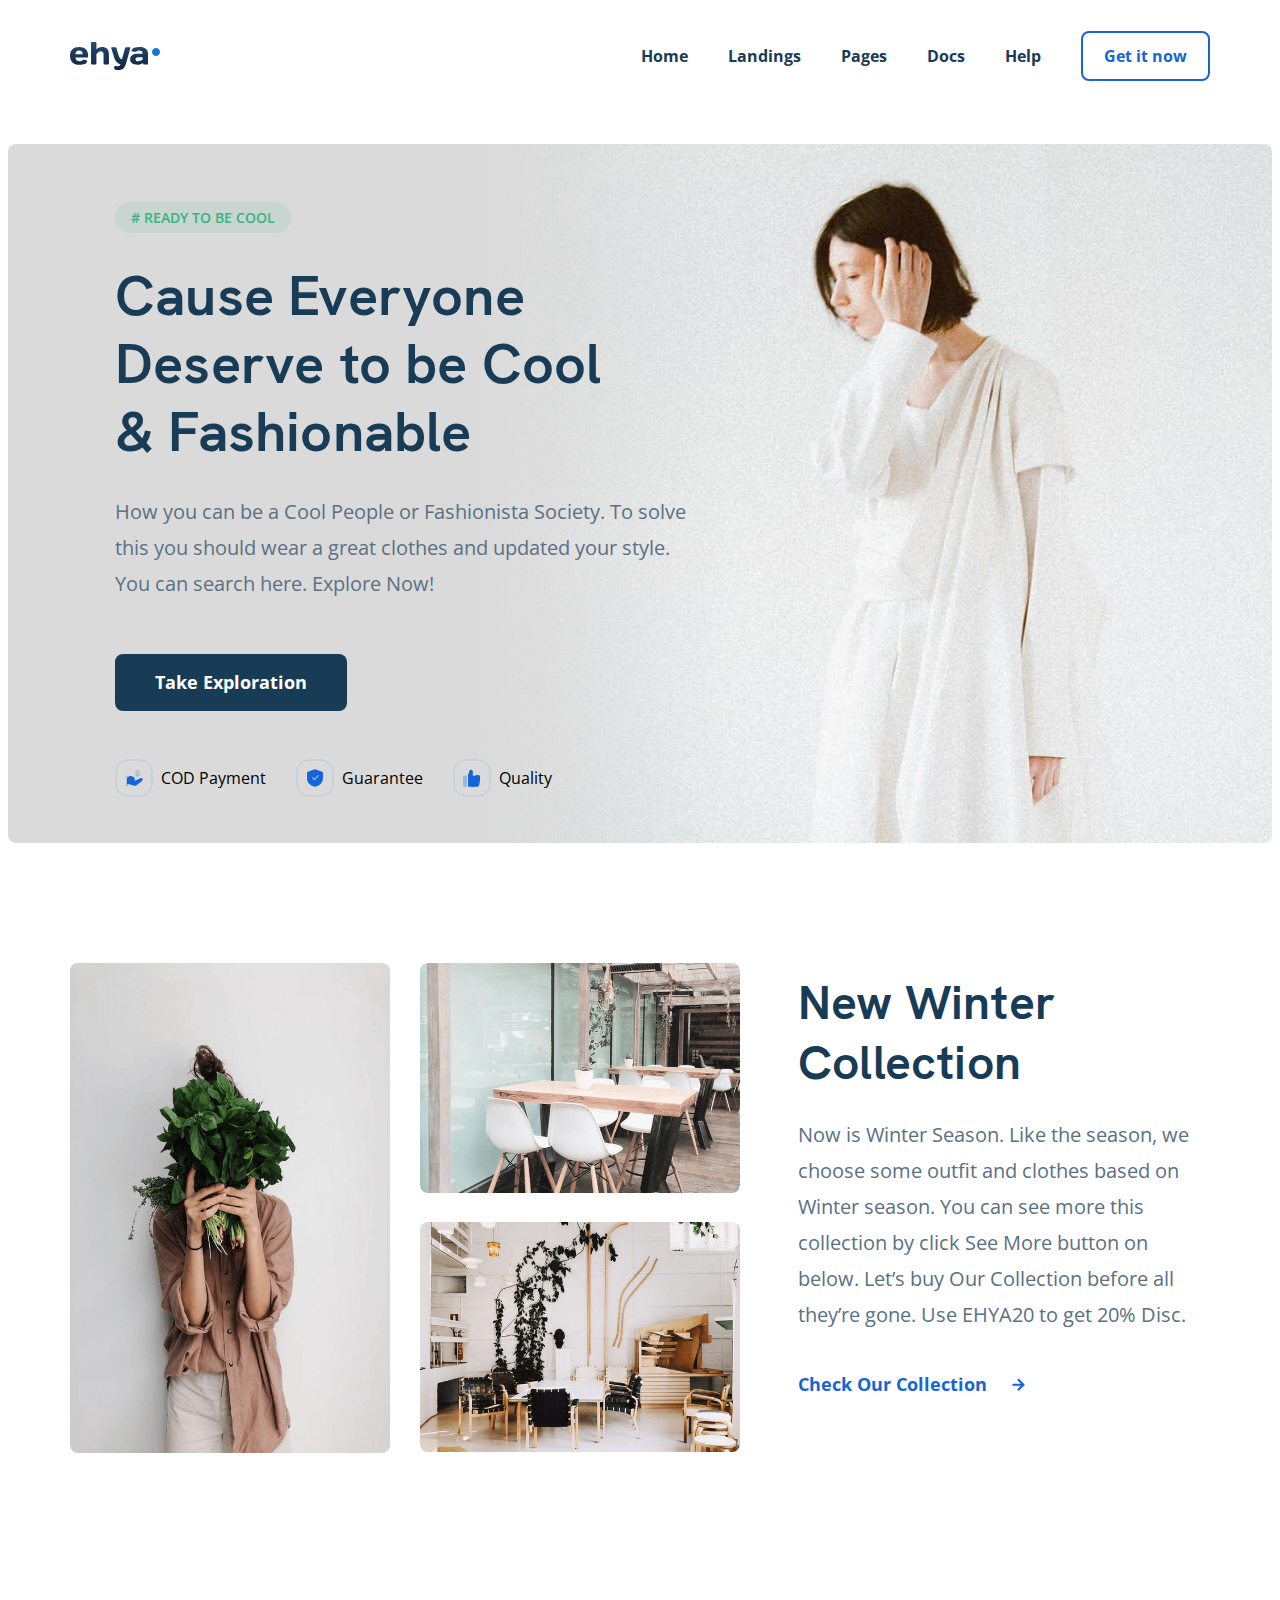
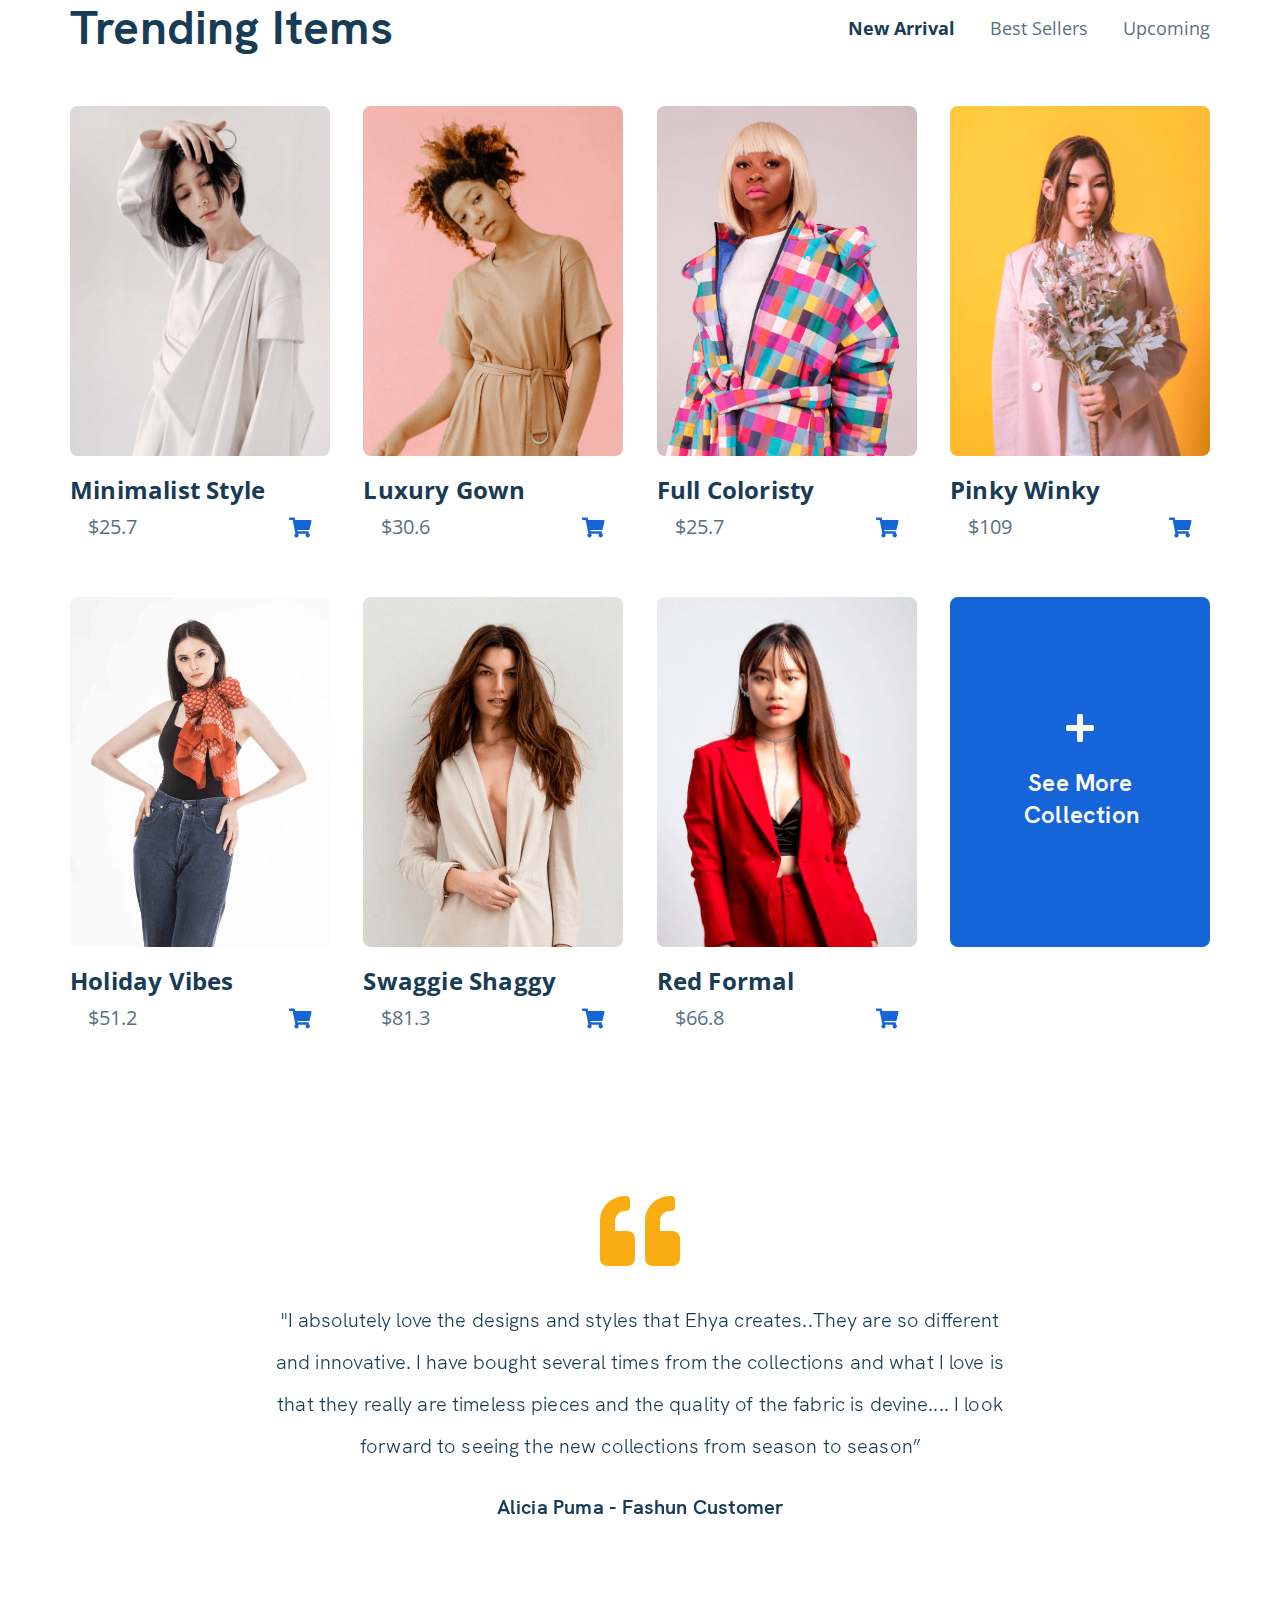
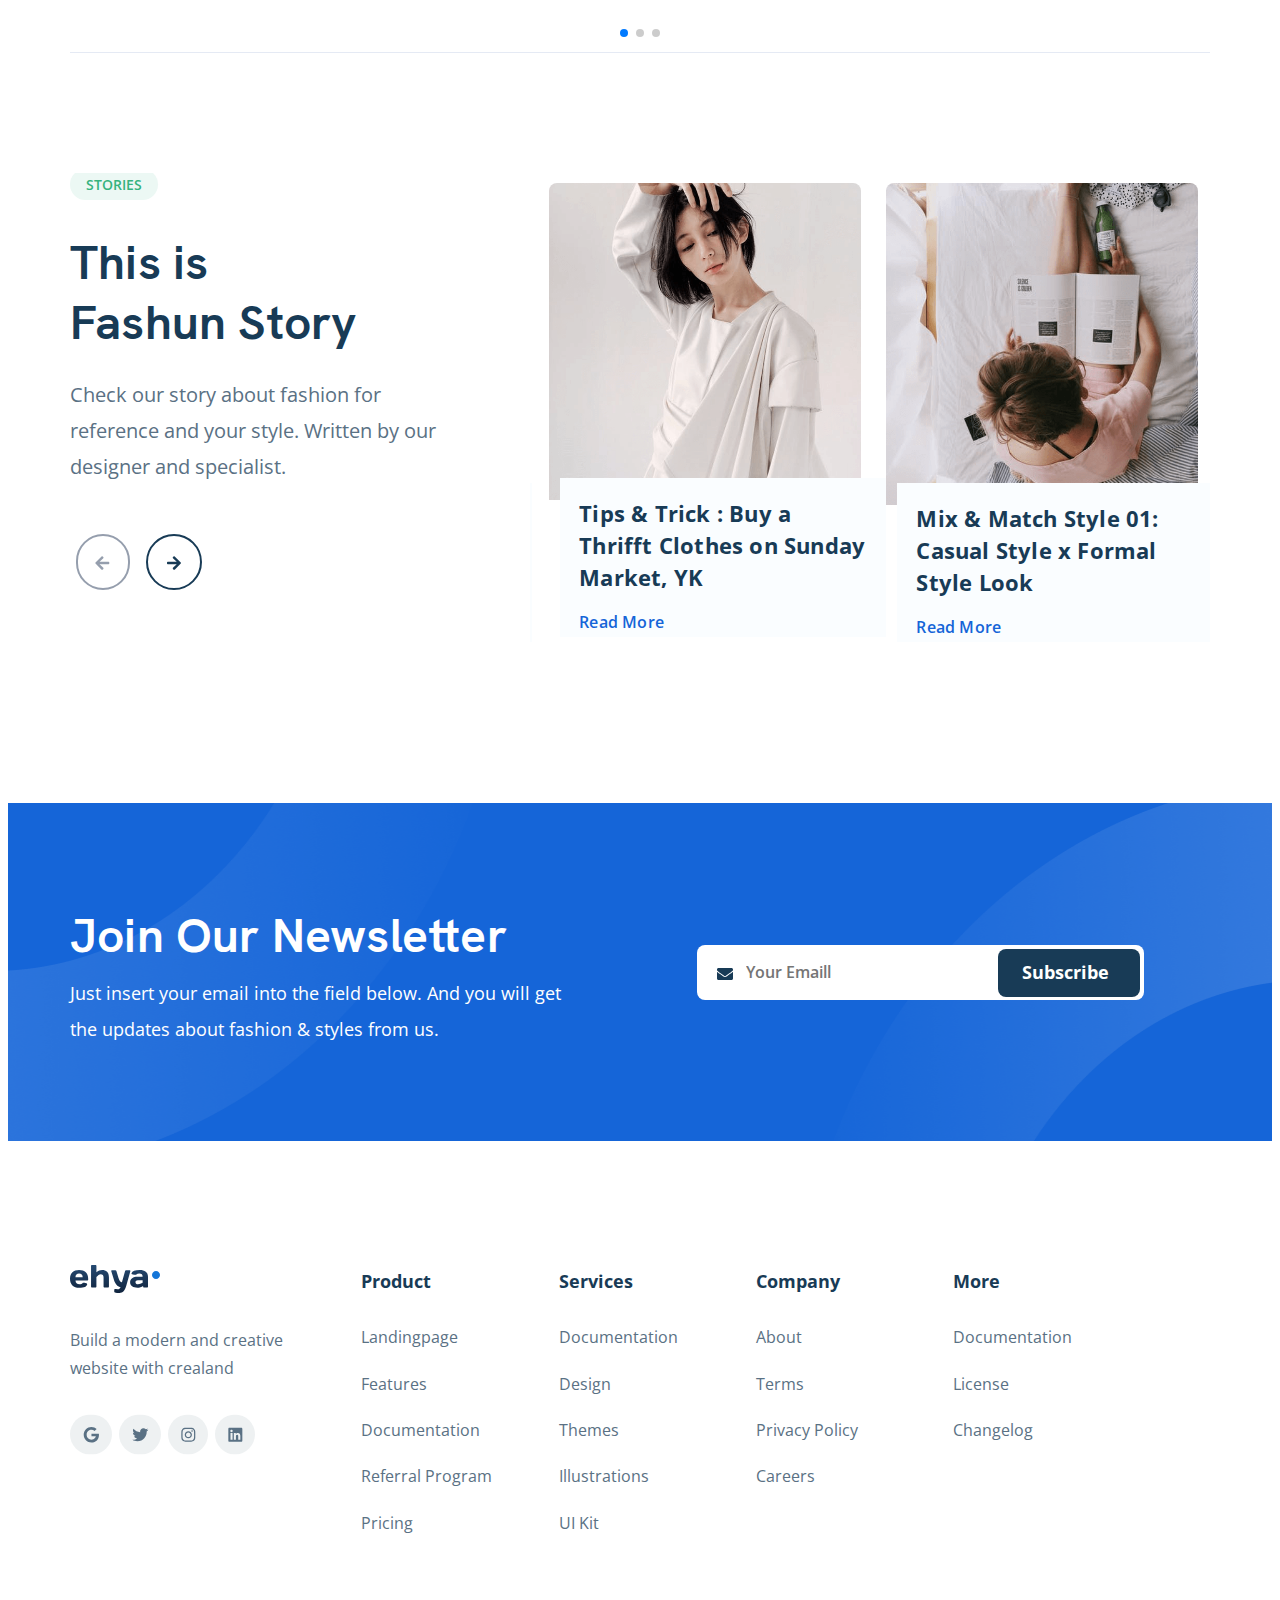
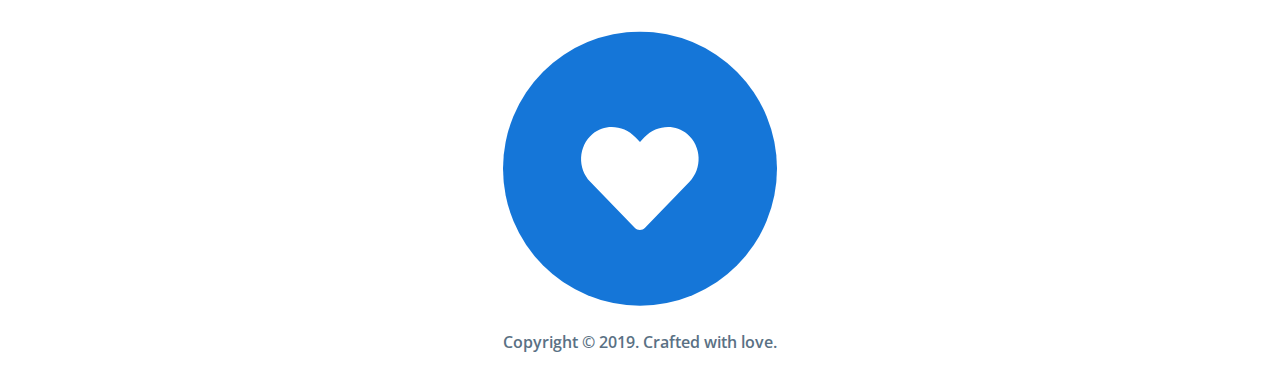
==== index.html @ 85399db9 "fix fonts" ====
<!DOCTYPE html>
<html lang="en">
  <head>
    <meta charset="UTF-8" />
    <meta name="viewport" content="width=device-width, initial-scale=1.0" />
    <link
      href="https://fonts.googleapis.com/css2?family=Open+Sans:wght@600;700;800&display=swap"
      rel="stylesheet"
    />
    <link rel="stylesheet" href="css/swiper-bundle.min.css" />
    <link rel="stylesheet" href="css/style.css" />
    <link rel="shortcut icon" type="image/x-icon" href="img/favicons.ico" />
    <title>Ehya</title>
  </head>
  <body>
    <header class="navbar navbar--mobile_fixed">
      <div class="container">
        <div class="navbar-top">
          <a href="#" class="logo">
            <img
              src="img/Logo.svg"
              alt="Logo: Ehya"
              class="logo__image"
              loading="lazy"
            />
          </a>
        </div>
        <div class="navbar-bottom">
          <a href="" class="navbar__close">
            <img class="navbar__close-img" src="img/close.svg" alt="" />
          </a>
          <ul class="navbar-menu navbar__mobile">
            <li class="navbar-menu__item">
              <a href="#" class="navbar-menu__link">Home</a>
            </li>
            <li class="navbar-menu__item">
              <a href="#" class="navbar-menu__link">Landings</a>
            </li>
            <li class="navbar-menu__item">
              <a href="#" class="navbar-menu__link">Pages</a>
            </li>
            <li class="navbar-menu__item">
              <a href="#" class="navbar-menu__link">Docs</a>
            </li>
            <li class="navbar-menu__item">
              <a href="#" class="navbar-menu__link">Help</a>
            </li>
            <li class="navbar-menu__item">
              <button class="navbar-menu__button">
                <span class="navbar-menu__button-text">Get it now</span>
              </button>
            </li>
          </ul>
        </div>
        <button class="menu-button navbar-top-button">
          <span class="menu-button__line"></span>
          <span class="menu-button__line"></span>
          <span class="menu-button__line"></span>
        </button>
        <!-- /.navbar-bottom -->
        <!-- /.container -->
      </div>
    </header>
    <section class="hero">
      <div class="container">
        <div class="hero__container">
          <div class="hero__box">
            <a class="hero__box-tag" href=""># READY TO BE COOL</a>
            <h2 class="hero__box-title">
              Cause Everyone Deserve to be Cool & Fashionable
            </h2>
            <p class="hero__box-info">
              How you can be a Cool People or Fashionista Society. To solve this
              you should wear a great clothes and updated your style. You can
              search here. Explore&nbsp;Now!
            </p>
            <button class="hero__button">Take Exploration</button>
          </div>
          <!--hero__box  -->

          <div class="hero__icons">
            <img class="hero__icons-img" src="img/cod.svg" alt="" />
            <span class="hero__icons-items">COD Payment</span>
            <img class="hero__icons-img" src="img/gua.svg" alt="" />
            <span class="hero__icons-items">Guarantee</span>
            <div class="hero__icons-last">
              <img class="hero__icons-img" src="img/qua.svg" alt="" />
              <span class="hero__icons-items">Quality</span>
            </div>
            <!-- /.hero__icons-last -->
          </div>
          <!-- hero__icons -->
        </div>
        <!-- /.hero__container -->
      </div>
      <!-- /.container -->
    </section>
    <section class="collection">
      <div class="container">
        <div class="collection__wrapper">
          <div class="collection__wrapper__left">
            <div class="collection__wrapper__left-main">
              <img
                src="img/woman.png"
                alt=""
                class="collection__wrapper__left-img-1"
              />
            </div>
            <!-- /.collection__wrapper__left-main -->
            <div class="collection__wrapper__left-nomain">
              <img
                src="img/cafe.png"
                alt=""
                class="collection__wrapper__left-img-2"
              />
              <img
                src="img/room.png"
                alt=""
                class="collection__wrapper__left-img-3"
              />
            </div>
            <!-- /.collection__wrapper__left-nomain -->
          </div>
          <!-- /.collection__wrapper__left -->
          <div class="collection__wrapper__right">
            <h3 class="collection__wrapper__right-title">
              New Winter Collection
            </h3>
            <p class="collection__wrapper__right-text">
              Now is Winter Season. Like the season, we choose some outfit and
              clothes based on Winter season. You can see more this collection
              by click See More button on below. Let’s buy Our Collection before
              all they’re gone. Use EHYA20 to get 20% Disc.
            </p>
            <a href="" class="collection__wrapper__right-link"
              >Check Our Collection <img src="img/arrow.svg" alt=""
            /></a>
          </div>
          <!-- /.collection__wrapper__right -->
        </div>
      </div>
      <!-- /.container -->
    </section>
    <section class="trend">
      <div class="container">
        <div class="trend__header">
          <h3 class="trend__header-title">Trending Items</h3>
          <ul class="trend__header-list">
            <li
              data-target="#new"
              class="trend__header-list-item trend__header-list-item--active"
            >
              New Arrival
            </li>
            <li data-target="#best" class="trend__header-list-item">
              Best Sellers
            </li>
            <li data-target="#up" class="trend__header-list-item">Upcoming</li>
          </ul>
        </div>
        <div id="new" class="content__item content__item--active">
          <div class="trend__box">
            <!-- /.trend__header -->
            <div class="trend__box__item">
              <img src="img/minimal.png" alt="" class="trend__box__item-img" />
              <h4 class="trend__box__item-title">Minimalist Style</h4>
              <div class="trend__box__item-costs">
                <span class="trend__box__item-cost">$25.7</span
                ><a href="" class="trend__box__item-buy"
                  ><img
                    src="img/shopping-cart.svg"
                    alt=""
                    class="trend__box__item-buy--img"
                /></a>
              </div>
              <!-- /.trend__box__item-cost -->
            </div>
            <!-- /.trend__box__item -->
            <div class="trend__box__item">
              <img src="img/lux.png" alt="" class="trend__box__item-img" />
              <h4 class="trend__box__item-title">Luxury Gown</h4>
              <div class="trend__box__item-costs">
                <span class="trend__box__item-cost">$30.6</span
                ><a href="" class="trend__box__item-buy"
                  ><img
                    src="img/shopping-cart.svg"
                    alt=""
                    class="trend__box__item-buy--img"
                /></a>
              </div>
              <!-- /.trend__box__item-cost -->
            </div>
            <!-- /.trend__box__item -->
            <div class="trend__box__item">
              <img src="img/full.png" alt="" class="trend__box__item-img" />
              <h4 class="trend__box__item-title">Full Coloristy</h4>
              <div class="trend__box__item-costs">
                <span class="trend__box__item-cost">$25.7</span
                ><a href="" class="trend__box__item-buy"
                  ><img
                    src="img/shopping-cart.svg"
                    alt=""
                    class="trend__box__item-buy--img"
                /></a>
              </div>
              <!-- /.trend__box__item-cost -->
            </div>
            <!-- /.trend__box__item -->
            <div class="trend__box__item">
              <img src="img/pinky.png" alt="" class="trend__box__item-img" />
              <h4 class="trend__box__item-title">Pinky Winky</h4>
              <div class="trend__box__item-costs">
                <span class="trend__box__item-cost">$109</span
                ><a href="" class="trend__box__item-buy"
                  ><img
                    src="img/shopping-cart.svg"
                    alt=""
                    class="trend__box__item-buy--img"
                /></a>
              </div>
              <!-- /.trend__box__item-cost -->
            </div>
            <!-- /.trend__box__item -->
            <div class="trend__box__item">
              <img src="img/holiday.png" alt="" class="trend__box__item-img" />
              <h4 class="trend__box__item-title">Holiday Vibes</h4>
              <div class="trend__box__item-costs">
                <span class="trend__box__item-cost">$51.2</span
                ><a href="" class="trend__box__item-buy"
                  ><img
                    src="img/shopping-cart.svg"
                    alt=""
                    class="trend__box__item-buy--img"
                /></a>
              </div>
              <!-- /.trend__box__item-cost -->
            </div>
            <!-- /.trend__box__item -->
            <div class="trend__box__item">
              <img src="img/swagie.png" alt="" class="trend__box__item-img" />
              <h4 class="trend__box__item-title">Swaggie Shaggy</h4>
              <div class="trend__box__item-costs">
                <span class="trend__box__item-cost">$81.3</span
                ><a href="" class="trend__box__item-buy"
                  ><img
                    src="img/shopping-cart.svg"
                    alt=""
                    class="trend__box__item-buy--img"
                /></a>
              </div>
              <!-- /.trend__box__item-cost -->
            </div>
            <!-- /.trend__box__item -->
            <div class="trend__box__item">
              <img src="img/red.png" alt="" class="trend__box__item-img" />
              <h4 class="trend__box__item-title">Red Formal</h4>
              <div class="trend__box__item-costs">
                <span class="trend__box__item-cost">$66.8</span
                ><a href="" class="trend__box__item-buy"
                  ><img
                    src="img/shopping-cart.svg"
                    alt=""
                    class="trend__box__item-buy--img"
                /></a>
              </div>
              <!-- /.trend__box__item-cost -->
            </div>
            <!-- /.trend__box__item -->
            <div class="trend__box__item-more">
              <img
                src="img/plus.svg"
                alt=""
                class="trend__box__item-more--icon"
              />
              <a href="" class="trend__box__item-more--link"
                >See More Collection
              </a>
            </div>
            <!-- /.trend__box__item -->
          </div>
          <!-- /.trend__box -->
        </div>
        <!-- content__new -->
        <div id="best" class="content__item">
          <div class="trend__box">
            <div class="trend__box__item">
              <img src="img/full.png" alt="" class="trend__box__item-img" />
              <h4 class="trend__box__item-title">Full Coloristy</h4>
              <div class="trend__box__item-costs">
                <span class="trend__box__item-cost">$25.7</span
                ><a href="" class="trend__box__item-buy"
                  ><img
                    src="img/shopping-cart.svg"
                    alt=""
                    class="trend__box__item-buy--img"
                /></a>
              </div>
              <!-- /.trend__box__item-cost -->
            </div>
            <!-- /.trend__box__item -->
            <div class="trend__box__item">
              <img src="img/pinky.png" alt="" class="trend__box__item-img" />
              <h4 class="trend__box__item-title">Pinky Winky</h4>
              <div class="trend__box__item-costs">
                <span class="trend__box__item-cost">$109</span
                ><a href="" class="trend__box__item-buy"
                  ><img
                    src="img/shopping-cart.svg"
                    alt=""
                    class="trend__box__item-buy--img"
                /></a>
              </div>
              <!-- /.trend__box__item-cost -->
            </div>
            <!-- /.trend__box__item -->
            <div class="trend__box__item">
              <img src="img/minimal.png" alt="" class="trend__box__item-img" />
              <h4 class="trend__box__item-title">Minimalist Style</h4>
              <div class="trend__box__item-costs">
                <span class="trend__box__item-cost">$25.7</span
                ><a href="" class="trend__box__item-buy"
                  ><img
                    src="img/shopping-cart.svg"
                    alt=""
                    class="trend__box__item-buy--img"
                /></a>
              </div>
              <!-- /.trend__box__item-cost -->
            </div>
            <!-- /.trend__box__item -->
            <div class="trend__box__item">
              <img src="img/lux.png" alt="" class="trend__box__item-img" />
              <h4 class="trend__box__item-title">Luxury Gown</h4>
              <div class="trend__box__item-costs">
                <span class="trend__box__item-cost">$30.6</span
                ><a href="" class="trend__box__item-buy"
                  ><img
                    src="img/shopping-cart.svg"
                    alt=""
                    class="trend__box__item-buy--img"
                /></a>
              </div>
              <!-- /.trend__box__item-cost -->
            </div>
            <!-- /.trend__box__item -->
          </div>
          <!-- /.trend__box -->
        </div>
        <!-- content__best -->
        <div id="up" class="content__item">
          <div class="trend__box">
            <!-- /.trend__header -->
            <div class="trend__box__item">
              <img src="img/holiday.png" alt="" class="trend__box__item-img" />
              <h4 class="trend__box__item-title">Holiday Vibes</h4>
              <div class="trend__box__item-costs">
                <span class="trend__box__item-cost">$51.2</span
                ><a href="" class="trend__box__item-buy"
                  ><img
                    src="img/shopping-cart.svg"
                    alt=""
                    class="trend__box__item-buy--img"
                /></a>
              </div>
              <!-- /.trend__box__item-cost -->
            </div>
            <!-- /.trend__box__item -->
            <div class="trend__box__item">
              <img src="img/swagie.png" alt="" class="trend__box__item-img" />
              <h4 class="trend__box__item-title">Swaggie Shaggy</h4>
              <div class="trend__box__item-costs">
                <span class="trend__box__item-cost">$81.3</span
                ><a href="" class="trend__box__item-buy"
                  ><img
                    src="img/shopping-cart.svg"
                    alt=""
                    class="trend__box__item-buy--img"
                /></a>
              </div>
              <!-- /.trend__box__item-cost -->
            </div>
            <!-- /.trend__box__item -->
            <div class="trend__box__item">
              <img src="img/red.png" alt="" class="trend__box__item-img" />
              <h4 class="trend__box__item-title">Red Formal</h4>
              <div class="trend__box__item-costs">
                <span class="trend__box__item-cost">$66.8</span
                ><a href="" class="trend__box__item-buy"
                  ><img
                    src="img/shopping-cart.svg"
                    alt=""
                    class="trend__box__item-buy--img"
                /></a>
              </div>
              <!-- /.trend__box__item-cost -->
            </div>
            <!-- /.trend__box__item -->
            <div class="trend__box__item-more">
              <img
                src="img/plus.svg"
                alt=""
                class="trend__box__item-more--icon"
              />
              <a href="" class="trend__box__item-more--link"
                >See More Collection
              </a>
            </div>
            <!-- /.trend__box__item -->
          </div>
          <!-- /.trend__box -->
        </div>
        <!-- content__upcoming -->
      </div>
      <!-- /.container -->
    </section>
    <section class="reviews">
      <div class="container">
        <!-- Slider main container -->
        <div class="swiper-container">
          <!-- Additional required wrapper -->
          <div class="swiper-wrapper">
            <!-- Slides -->
            <div class="swiper-slide">
              <div class="reviews__wrapper">
                <img
                  src="img/quote-left.svg"
                  alt=""
                  class="reviews__wrapper-comma"
                />
                <p class="reviews__wrapper-text">
                  "I absolutely love the designs and styles that Ehya
                  creates..They are so different and innovative. I have bought
                  several times from the collections and what I love is that
                  they really are timeless pieces and the quality of the fabric
                  is devine.... I look forward to seeing the new collections
                  from season to season”
                </p>
                <h4 class="reviews__wrapper-author">
                  Alicia Puma - Fashun Customer
                </h4>
              </div>
            </div>
            <div class="swiper-slide">
              <div class="reviews__wrapper">
                <img
                  src="img/quote-left.svg"
                  alt=""
                  class="reviews__wrapper-comma"
                />
                <p class="reviews__wrapper-text">
                  "With regard to Model 1, and to some extent also to Model 2,
                  it was noted that a pass/fail rating on competency development
                  and client feedback was suggested as one possible approach to
                  the measurement of those elements.”
                </p>
                <p class="reviews__wrapper-author">
                  Jareld Leto - Acter
                </p>
              </div>
            </div>
            <div class="swiper-slide">
              <div class="reviews__wrapper">
                <img
                  src="img/quote-left.svg"
                  alt=""
                  class="reviews__wrapper-comma"
                />
                <p class="reviews__wrapper-text">
                  "This means that they must document the right requirements
                  through listening carefully to 'customer' feedback, and by
                  delivering a complete set of clear requirements to the
                  technical architects and coders who will write the program.”
                </p>
                <p class="reviews__wrapper-author">
                  P.Diddy - Singer
                </p>
              </div>
            </div>
          </div>
          <!-- swiper-wrapper -->
          <div class="swiper-pagination"></div>
          <!-- swiper-pagination -->
        </div>
        <!-- /.swiper-container -->
      </div>
      <!-- /.container -->
    </section>
    <section class="story">
      <div class="container">
        <div class="story__slider">
          <span class="story__slider-tag">STORIES</span>
          <h3 class="story__slider-title">This is Fashun Story</h3>
          <p class="story__slider-text">
            Check our story about fashion for reference and your style. Written
            by our designer and specialist.
          </p>
          <div class="story__slider-button">
            <button class="story__slider-button-left">
              <img src="img/slider-left.svg" alt="" />
            </button>
            <button class="story__slider-button-right">
              <img src="img/slider-right.svg" alt="" />
            </button>
          </div>
          <!-- /.story__slider-button -->
        </div>
        <!-- /.story__slider -->
        <div class="swiper__box">
          <div class="swiper-wrapper">
            <div class="swiper-slide">
              <div class="story__box">
                <div class="story__one">
                  <div class="story__one-img">
                    <img src="img/story-one.png" alt="" />
                  </div>
                  <!-- /.story__one-img -->
                  <div class="story__one-text">
                    <h4 class="story__one-text--title">
                      Mix & Match Style 01: Casual Style x Formal Style Look
                    </h4>
                    <span class="story__one-text--link">Read More</span>
                  </div>
                  <!-- /.story__one-text -->
                </div>
                <!-- /.story__one -->
                <div class="story__two">
                  <div class="story__two-img">
                    <img src="img/story-two.png" alt="" />
                  </div>
                  <!-- /.story__two-img -->
                  <div class="story__two-text">
                    <h4 class="story__two-text--title">
                      Tips & Trick : Buy a Thrifft Clothes on Sunday Market, YK
                    </h4>
                    <span class="story__two-text--link">Read More</span>
                  </div>
                  <!-- /.story__two-text -->
                </div>
                <!-- /.story__two -->
              </div>
              <!-- /.story__box -->
            </div>
            <div class="swiper-slide">
              <div class="story__box">
                <div class="story__one">
                  <div class="story__one-img">
                    <img src="img/woman.png" alt="" />
                  </div>
                  <!-- /.story__one-img -->
                  <div class="story__one-text">
                    <h4 class="story__one-text--title">
                      Mix & Match Style 01: Casual Style x Formal Style Look
                    </h4>
                    <span class="story__one-text--link">Read More</span>
                  </div>
                  <!-- /.story__one-text -->
                </div>
                <!-- /.story__one -->
                <div class="story__two">
                  <div class="story__two-img">
                    <img src="img/minimal.png" alt="" />
                  </div>
                  <!-- /.story__two-img -->
                  <div class="story__two-text">
                    <h4 class="story__two-text--title">
                      Tips & Trick : Buy a Thrifft Clothes on Sunday Market, YK
                    </h4>
                    <span class="story__two-text--link">Read More</span>
                  </div>
                  <!-- /.story__two-text -->
                </div>
                <!-- /.story__two -->
              </div>
              <!-- /.story__box -->
            </div>
          </div>
          <!-- swiper-wrapper -->
        </div>
        <!-- swiper__c -->
      </div>
      <!-- /.container -->
    </section>
    <section class="newsletter">
      <div class="container newsletter__container">
        <div class="newsletter__text">
          <h2 class="newsletter__text-title">Join Our Newsletter</h2>
          <p class="newsletter__text-info">
            Just insert your email into the field below. And you will get the
            updates about fashion & styles from us.
          </p>
        </div>
        <!-- /.newsletter__text -->
        <div class="newsletter__form">
          <form
            action="subscribe.php"
            method="POST"
            class="newsletter__form-subscribe form"
          >
            <img src="img/email.svg" alt="" class="newsletter__form-icon" />
            <input
              type="email"
              placeholder="Your Emaill"
              class="newsletter__form-input"
              name="email"
              required
            />
            <button class="newsletter__form-button">Subscribe</button>
          </form>
        </div>
        <!-- /.newsletter__form -->
      </div>
      <!-- /.container -->
    </section>
    <footer class="footer">
      <div class="container">
        <div class="footer-wrapper">
          <div class="footer__info footer__lists">
            <img src="img/Logo.svg" alt="" class="footer__logo" />
            <p class="footer__info-text">
              Build a modern and creative website with&nbsp;crealand
            </p>
            <div class="footer__box">
              <ul class="footer__social">
                <li class="footer__social-item">
                  <a href="https://www.google.com/"
                    ><img src="img/google.svg" alt=""
                  /></a>
                </li>
                <li class="footer__social-item">
                  <a href="https://twitter.com/"
                    ><img src="img/tvitter.svg" alt=""
                  /></a>
                </li>
                <li class="footer__social-item">
                  <a href="https://www.instagram.com/"
                    ><img src="img/instagram.svg" alt=""
                  /></a>
                </li>
                <li class="footer__social-item">
                  <a href="https://ru.linkedin.com/"
                    ><img src="img/linkedin.svg" alt=""
                  /></a>
                </li>
              </ul>
            </div>
            <!-- /.footer__box -->
          </div>
          <!-- /.footer__info -->
          <div class="footer__product footer__lists">
            <ul class="footer__product-list footer__lists-st">
              <li class="footer__product-item footer__items">Product</li>
              <li class="footer__product-item footer__items">Landingpage</li>
              <li class="footer__product-item footer__items">Features</li>
              <li class="footer__product-item footer__items">Documentation</li>
              <li class="footer__product-item footer__items">
                Referral&nbsp;Program
              </li>
              <li class="footer__product-item footer__items">Pricing</li>
            </ul>
          </div>
          <!-- /.footer__product -->
          <div class="footer__services footer__lists">
            <ul class="footer__services-list footer__lists-st">
              <li class="footer__services-item footer__items">Services</li>
              <li class="footer__services-item footer__items">Documentation</li>
              <li class="footer__services-item footer__items">Design</li>
              <li class="footer__services-item footer__items">Themes</li>
              <li class="footer__services-item footer__items">Illustrations</li>
              <li class="footer__services-item footer__items">UI Kit</li>
            </ul>
          </div>
          <!-- /.footer__product -->
          <div class="footer__company footer__lists">
            <ul class="footer__company-list footer__lists-st">
              <li class="footer__company-item footer__items">Company</li>
              <li class="footer__company-item footer__items">About</li>
              <li class="footer__company-item footer__items">Terms</li>
              <li class="footer__company-item footer__items">Privacy Policy</li>
              <li class="footer__company-item footer__items">Careers</li>
            </ul>
          </div>
          <!-- /.footer__product -->
          <div class="footer__more footer__lists">
            <ul class="footer__more-list footer__lists-st">
              <li class="footer__more-item footer__items">More</li>
              <li class="footer__more-item footer__items">Documentation</li>
              <li class="footer__more-item footer__items">License</li>
              <li class="footer__more-item footer__items">Changelog</li>
            </ul>
          </div>
          <!-- /.footer__product -->
        </div>
        <!-- /.footer-wrapper -->
        <div class="footer__copyright">
          <img src="img/Heart.svg" alt="" class="footer__copyright-logo" />
          <p class="footer__copyright-info">
            Copyright © 2019. Crafted with love.
          </p>
        </div>
        <!-- /.footer__copyright -->
      </div>
      <!-- /.container -->
    </footer>
    <!-- /.footer -->
    <script src="js/jquery-3.5.1.min.js"></script>
    <script src="js/swiper-bundle.min.js"></script>
    <script src="js/jquery.validate.min.js"></script>
    <script src="js/main.js"></script>
  </body>
</html>
---- css/style.css ----
@font-face{font-family:'HK Grotesk';src:url("../fonts/grotesk/HKGrotesk-Regular.woff") format("woff");src:url("../fonts/grotesk/HKGrotesk-Regular.woff2") format("woff2");font-weight:400;font-style:normal}@font-face{font-family:'HK Grotesk';src:url("../fonts/grotesk/HKGrotesk-Medium.woff") format("woff");src:url("../fonts/grotesk/HKGrotesk-Medium.woff2") format("woff2");font-weight:500;font-style:normal}@font-face{font-family:'HK Grotesk';src:url("../fonts/grotesk/HKGrotesk-Bold.woff") format("woff");src:url("../fonts/grotesk/HKGrotesk-Bold.woff2") format("woff2");font-weight:700;font-style:normal}*{box-sizing:border-box;font-family:'Open Sans', sans-serif}body{font-family:'Open Sans', sans-serif}.container{max-width:1140px;margin:auto}img{max-width:100%}.navbar{background-color:#fff;font-family:'Open Sans', sans-serif}.navbar .container{display:flex;align-items:center;justify-content:space-between;max-height:100px}.navbar-top-button{display:none}.navbar__close{display:none}.navbar-menu{font-family:'Open Sans', sans-serif;list-style-type:none;margin:0;display:flex;align-items:center;justify-content:space-between;padding:39px 0;margin-bottom:4px}.navbar-menu__item{margin-left:40px}.navbar-menu__link{text-decoration:none;line-height:22px;font-family:Open Sans;font-style:bold;font-weight:700;font-size:16px;color:#183B56}.navbar-menu__button{border-radius:8px;padding:12px 21px;background:white;border:2px solid #1565D8;outline:none;cursor:pointer}.navbar-menu__button-text{color:#1565D8;text-decoration:none;line-height:22px;font-family:Open Sans;font-style:normal;font-weight:700;font-size:16px}.hero{font-family:'Open Sans', sans-serif;margin-top:36px}.hero .container{max-width:1280px;background-image:linear-gradient(to right, #dadada 37%, rgba(255,255,255,0) 57%),url(../img/hero-image.jpg);background-repeat:no-repeat;background-position:right;background-position:100% 100%;background-color:#E8EAE9;border-radius:8px}.hero__container{max-width:1280px;padding:62px 0px 46px 107px;border-radius:8px}.hero__box{max-width:587px}.hero__box-tag{border-radius:2000px;border:none;padding:6px 16px;font-family:Open Sans;font-style:normal;font-weight:600;font-size:14px;line-height:20px;text-decoration:none;color:#36b37e;background:rgba(54,179,126,0.1)}.hero__box-title{width:89%;font-family:HK Grotesk, sans-serif;font-style:normal;font-weight:bold;font-size:56px;line-height:68px;letter-spacing:0.2px;color:#183B56;margin-top:34px;margin-bottom:0;padding:0}.hero__box-info{color:#5A7184;font-family:Open Sans;font-style:normal;font-weight:normal;font-size:20px;line-height:36px;margin-top:28px;margin-bottom:52px}.hero__button{padding:16px 40px;font-style:normal;font-weight:bold;font-size:18px;line-height:25px;background:#183B56;border-radius:8px;color:white;border:none;outline:none;margin-bottom:48px}.hero__icons{display:flex;align-items:center}.hero__icons-img{margin-right:8px}.hero__icons-items{margin-right:30px}.hero__icons-last{display:flex;align-items:center}.collection{margin-top:120px}.collection__wrapper{display:flex}.collection__wrapper__left{display:flex}.collection__wrapper__left-main{width:320px;height:490px;margin-right:30px}.collection__wrapper__left-nomain{width:320px;height:490px}.collection__wrapper__left-img-1{width:320px;height:490px;border-radius:8px}.collection__wrapper__left-img-2{width:320px;height:230px;border-radius:8px;object-fit:cover}.collection__wrapper__left-img-3{width:320px;height:230px;margin-top:24px;border-radius:8px;object-fit:cover}.collection__wrapper__right{margin-left:58px}.collection__wrapper__right-title{font-family:'HK Grotesk', sans-serif;font-style:normal;font-weight:bold;font-size:48px;line-height:60px;letter-spacing:0.2px;color:#183B56;margin-bottom:24px;margin-top:10px}.collection__wrapper__right-text{font-family:Open Sans;font-style:normal;font-weight:normal;font-size:20px;line-height:36px;color:#5A7184;margin-bottom:39px;margin-top:0}.collection__wrapper__right-link{font-family:Open Sans;font-style:normal;font-weight:bold;font-size:18px;line-height:25px;text-align:center;text-decoration:none;color:#1565D8}.collection__wrapper__right-link img{margin-left:20px}.trend{margin-top:145px;margin-bottom:108px}.trend__header{display:flex;flex-direction:row;justify-content:space-between;align-items:center;margin:0;margin-bottom:48px}.trend__header-title{margin:0;font-family:'HK Grotesk', sans-serif;font-style:normal;font-weight:bold;font-size:48px;line-height:60px;letter-spacing:0.2px;color:#183B56}.trend__header-list{display:flex;flex-direction:row;text-decoration:none;list-style:none;font-family:Open Sans;font-style:normal;font-weight:bold;font-size:18px;line-height:25px;color:#5A7184;margin:0}.trend__header-list-item{margin-left:35px;cursor:pointer;font-weight:normal;font-size:18px;line-height:25px}.trend__header-list-item--active{font-weight:bold;color:#183B56}.trend__box{display:flex;flex-direction:row;flex-wrap:wrap;justify-content:space-between}.trend__box__item-img{width:260px;height:350px;border-radius:8px;margin-bottom:13px;object-fit:cover}.trend__box__item-title{margin:0;margin-bottom:3px;font-style:normal;font-weight:bold;font-size:24px;line-height:32px;letter-spacing:0.2px;color:#183B56}.trend__box__item-more{width:260px;height:350px;background:#1565D8;border-radius:8px}.trend__box__item-costs{display:flex;align-items:center;justify-content:space-between;margin:0 18px;margin-bottom:52px}.trend__box__item-cost{font-family:Open Sans;font-style:normal;font-weight:normal;font-size:20px;line-height:36px;color:#5A7184}.trend__box__item-buy--img{margin-top:5px}.trend__box__item-more{display:flex;flex-direction:column;align-items:center;justify-content:center}.trend__box__item-more--link{width:112px;display:block;margin-top:25px;font-family:'HK Grotesk', sans-serif;font-style:normal;font-weight:bold;font-size:24px;line-height:32px;letter-spacing:0.2px;color:white;text-decoration:none;text-align:center}.content__item{display:none}.content__item--active{display:block}.reviews{margin-bottom:120px}.reviews .container{border-bottom:1px solid #E5EAF4}.reviews__wrapper{display:flex;flex-direction:column;justify-content:center;align-items:center}.reviews__wrapper-comma{margin-bottom:33px}.reviews__wrapper-text{width:64%;margin:0;margin-bottom:28px;font-family:'HK Grotesk', sans-serif;font-style:normal;font-weight:normal;font-size:20px;line-height:42px;text-align:center;letter-spacing:0.133333px;color:#183B56}.reviews__wrapper-author{margin:0;margin-bottom:133px;font-family:'HK Grotesk', sans-serif;font-style:normal;font-weight:bold;font-size:20px;line-height:24px;text-align:center;letter-spacing:0.2px;color:#183B56}.swiper__box{overflow:hidden;width:60%;margin-left:64px}.swiper-wrapper{width:60%}.story{margin-bottom:134px}.story .container{display:flex;overflow:hidden}.story__box{display:flex;width:837px;margin-left:188px;margin-right:50px;margin-top:10px}.story__slider{left:373px;width:35%;padding-bottom:39px;background-color:white;z-index:10}.story__slider-tag{font-family:Open Sans;font-style:normal;font-weight:600;font-size:14px;line-height:20px;text-align:center;color:#36B37E;background:#ecf8f4;border-radius:2000px;border:none;padding:6px 16px}.story__slider-title{width:76%;font-family:'HK Grotesk', sans-serif;font-style:normal;font-weight:bold;font-size:48px;line-height:60px;letter-spacing:0.2px;color:#183B56;margin:0;margin-top:38px;margin-bottom:24px}.story__slider-text{width:95%;font-family:Open Sans;font-style:normal;font-weight:normal;font-size:20px;line-height:36px;color:#5A7184;margin:0;margin-bottom:48px}.story__slider-button-left{outline:none;border:none;background-color:white}.story__slider-button-right{outline:none;border:none;background-color:white}.story__one{position:relative;margin-left:168px}.story__one-img{position:relative;z-index:1}.story__one-img img{border-radius:8px 8px 0 0px;object-fit:cover;width:312px;max-height:322px;top:10px;z-index:100}.story__one-text{padding-top:19px;padding-left:19px;top:-27px;left:11px;position:relative;background-color:#FAFDFF;font-family:'HK Grotesk';font-style:normal;font-weight:600;font-size:22px;line-height:32px;letter-spacing:0.2px;color:#183B56;z-index:5}.story__one-text--link{color:#1565D8;font-family:Open Sans;font-style:normal;font-weight:600;font-size:16px;line-height:22px}.story__one-text--title{width:92%;margin:0;margin-bottom:12px}.story__two{margin-left:28px}.story__two-img img{border-radius:8px 8px 0 0px;object-fit:cover;width:312px;height:317px}.story__two-text{padding-left:19px;padding-top:19px;top:-27px;left:11px;position:relative;background-color:#FAFDFF;font-family:'HK Grotesk', sans-serif;font-style:normal;font-weight:600;font-size:22px;line-height:32px;letter-spacing:0.2px;color:#183B56}.story__two-text--link{color:#1565D8;font-family:Open Sans;font-style:normal;font-weight:600;font-size:16px;line-height:22px}.story__two-text--title{width:94%;margin:0;margin-bottom:12px}.story .swiper__c{overflow:hidden}.newsletter{background-image:url(../img/newsb.png);background-repeat:no-repeat;background-size:100% 100%}.newsletter .container{width:100%;min-height:338px;display:flex;flex-direction:row;align-items:center}.newsletter__text{width:55%}.newsletter__text-title{margin:0;font-family:'HK Grotesk', sans-serif;font-style:normal;font-weight:bold;font-size:48px;line-height:78px;letter-spacing:0.2px;color:white}.newsletter__text-info{width:82%;margin:0;font-style:normal;font-weight:normal;font-size:18px;line-height:36px;color:white}.newsletter__form{position:relative;width:447px;height:55px}.newsletter__form-subscribe label{position:absolute;top:56px;color:#f1f1f1}.newsletter__form-input{position:absolute;width:100%;height:100%;padding:20px 203px 20px 49px;border-radius:8px;outline:none;border:none;font-style:normal;font-weight:600;font-size:16px;line-height:22px}.newsletter__form-icon{position:absolute;z-index:50;top:23px;bottom:0;left:20px}.newsletter__form-button{padding:11px 31px 12px 24px;top:4px;right:4px;position:absolute;font-weight:bold;font-size:18px;line-height:25px;border:none;outline:none;color:white;background:#183B56;border-radius:8px}.footer{margin-top:114px}.footer .container{display:flex;flex-direction:column;justify-content:center}.footer-wrapper{display:flex;flex-direction:row}.footer__box{display:flex;flex-direction:row;justify-content:flex-start;padding-left:0}.footer__social{display:flex;flex-direction:row;list-style:none;justify-content:flex-start;padding-left:0}.footer__social-item{margin-right:7px}.footer__lists{display:flex;flex-direction:column;text-decoration:none;list-style:none;font-style:normal;font-weight:normal;font-size:16px;line-height:22px;justify-content:flex-start}.footer__lists-st{list-style:none;margin-top:0;padding:0}.footer__logo{align-self:start;margin-top:10px;margin-bottom:17px}.footer__info{width:22%}.footer__info-text{width:85%;font-style:normal;font-weight:normal;font-size:16px;line-height:28px;color:#5A7184}.footer__product{padding-left:40px;margin-right:67px}.footer__product-item{font-style:normal;font-weight:normal;font-size:16px;line-height:22px;color:#5A7184}.footer__services{margin-right:78px}.footer__company{margin-right:95px}.footer__items{font-style:normal;font-weight:normal;font-size:16px;line-height:22px;color:#5A7184;line-height:2.9}.footer__items:nth-child(1){color:#183B56;font-size:18px;font-weight:bold;margin-bottom:7px}.footer__copyright{margin-top:66px;display:flex;flex-direction:column;align-self:center}.footer__copyright-logo{justify-content:center;margin-bottom:8px}.footer__copyright-info{font-style:normal;font-weight:600;font-size:16px;line-height:22px;color:#5A7184}@media (max-width: 1200px){.container{max-width:960px}.hero .container{background-position:150% 100%}.hero__box-title{font-size:48px;line-height:60px;letter-spacing:0.2px}.collection__wrapper{flex-direction:column}.collection__wrapper__left{margin:auto}.collection__wrapper__left-main{width:555px}.collection__wrapper__left-img-1{width:555px;object-fit:cover}.collection__wrapper__right{margin-top:40px;margin-left:0}.collection__wrapper__right-title{font-family:'HK Grotesk', sans-serif}.story .container{flex-direction:column}.story__slider{display:flex;flex-direction:column;left:118px;width:100%;align-items:center;justify-content:center}.story__slider-title{width:100%;text-align:center;text-align:center}.story__slider-text{width:100%;text-align:center}.story__box{width:837px;margin-left:131px;margin:auto;display:flex;flex-direction:row;justify-content:space-around}.story__one{margin:0 50px}.story__two{margin:0 50px}.swiper__box{width:100%;margin:auto}}@media (max-width: 1100px){.hero .container{background-position:200% 56%}}@media (max-width: 992px){.container{max-width:708px}.navbar-menu__link{font-size:14px}.navbar-menu__button-text{font-size:14px}.hero .container{background-position:100% 56%}.hero__container{padding:38px 0px 46px 23px}.hero__box-title{width:78%;font-style:normal;font-weight:bold;font-size:44px;line-height:60px;letter-spacing:0.2px}.hero__box-info{width:78%}.collection{margin-top:80px}.collection__wrapper{flex-direction:column}.collection__wrapper__left-main{width:320px;height:490px;margin-right:30px}.collection__wrapper__left-img-1{width:320px;height:490px;object-fit:cover}.collection__wrapper__right{margin-top:40px;margin-left:0}.collection__wrapper__right-title{font-family:'HK Grotesk', sans-serif;font-style:normal;font-weight:bold;font-size:48px;line-height:60px;margin-bottom:16px}.collection__wrapper__right-text{font-family:Open Sans;font-style:normal;font-weight:normal;font-size:20px;line-height:36px;margin-bottom:30px}.story__box{width:750px;margin-left:0}.story__one{margin:0 0px;margin-left:20px}.story__one-text{width:87%}.story__two{margin:0 0px}.story__two-text{width:87%}.trend__box{max-width:564px;margin:auto}.trend__header{flex-direction:column;align-items:center}.trend__header-title{margin-bottom:10px}.trend__header-list{padding:0}.trend__header-list-item{padding-left:5px;margin-left:0;margin-right:35px}.footer{margin-top:62px}.footer-wrapper{display:grid;grid-template-columns:repeat(3, 1fr);grid-auto-rows:306px}.footer__lists{font-style:normal;font-weight:normal;font-size:16px;line-height:22px}.footer__info{grid-column-start:1;grid-column-end:4;grid-row-start:1;grid-row-end:2;padding-left:33px;width:49%}.footer__info-text{margin-bottom:13px}.footer__product{grid-column-start:2;grid-column-end:2;grid-row-start:1;grid-row-end:1;margin-right:0;padding-left:77px}.footer__services{grid-column-start:3;grid-column-end:3;grid-row-start:1;grid-row-end:1;margin-right:0;padding-left:33px}.footer__company{grid-column-start:2;grid-column-end:2;grid-row-start:2;grid-row-end:2;margin-right:0;padding-left:77px;max-height:200px}.footer__more{grid-column-start:3;grid-column-end:3;grid-row-start:2;grid-row-end:2;margin-right:0;padding-left:33px}.footer__copyright{margin-top:0}}@media (max-width: 935px){.hero .container{background-position:0% 56%}}@media (max-width: 768px){.container{max-width:710px}.logo__image{margin-left:31px;margin-top:5px}.navbar{max-width:768px}.navbar-bottom{display:none;position:fixed;width:304px;height:324px;top:8px;right:11px;bottom:226px;background-color:white;box-shadow:0 0 10px rgba(0,0,0,0.5)}.navbar-bottom--visible{display:block}.navbar-top{height:64px;display:flex;align-items:center;margin-top:8px;margin-right:12px}.navbar-top-button{display:flex;margin-bottom:2px;margin-right:34px;z-index:150}.navbar__close{display:none;position:absolute;right:38px;top:13px;z-index:200}.navbar-menu{margin-top:0;flex-direction:column;align-items:flex-start;padding:37px 0}.navbar-menu__item{margin-bottom:18px;margin-left:26px}.navbar-menu__button{margin-top:4px;padding:7px 90px}.navbar--mobile_fixed{position:fixed;left:0;top:0;right:0;z-index:99}.menu-button{width:17px;height:17px;padding:0;margin-top:9px;display:flex;align-items:center;justify-content:center;flex-direction:column;justify-content:space-between;border:none;background-color:#fff;cursor:pointer;outline:none}.menu-button__line{width:22px;height:2px;background-color:#3A4C66}.hero .container{margin-top:104px;background-position:11% 1%}.hero__container{padding:38px 0px 38px 42px}.hero__box-title{width:75%;font-size:48px;font-style:normal;font-weight:bold;font-size:40px;line-height:60px}.hero__box-info{width:74%;font-size:18px;line-height:32px;margin-top:16px;margin-bottom:36px}.hero__button{padding:16px 41px;margin-bottom:38px}.hero__icons{font-family:'HK Grotesk';font-style:normal;font-weight:600;font-size:16px}.hero__icons-items{margin-right:12px}.collection__wrapper__left{margin-left:18px}.collection__wrapper__left-main{width:100%}.collection__wrapper__left-img-1{width:100%}.collection__wrapper__left-img-2{width:94%}.collection__wrapper__left-img-3{width:94%}.collection__wrapper__left-nomain{display:flex;flex-direction:column;width:100%;height:100%}.collection__wrapper__right{margin-left:19px}.collection__wrapper__right-title{font-family:'HK Grotesk', sans-serif;font-style:normal;font-weight:bold;font-size:48px;line-height:60px;margin-top:0}.trend{margin-top:79px;margin-bottom:40px}.trend__header{display:flex;flex-direction:column;margin-bottom:55px}.trend__header-title{font-family:'HK Grotesk', sans-serif;font-style:normal;font-weight:bold;font-size:48px;line-height:60px;margin-left:20px}.trend__header-list{margin-top:29px;padding-left:26px}.trend__header-list-item{margin-left:0;margin-right:38px;font-style:normal;font-weight:bold;font-size:18px;line-height:25px}.trend__box{max-width:100%;justify-content:space-around;margin-left:17px;margin:0 30px}.trend__box__item-title{margin-left:9px}.trend__box__item-img{width:280px;height:350px;margin-bottom:14px}.trend__box__item-costs{margin-left:10px;margin-bottom:50px}.trend__box__item-more{width:280px}.trend__box__item-more--link{margin-top:15px}.trend__box__item-buy{margin-right:12px}.reviews{margin-bottom:0}.reviews .container{padding-bottom:71px}.reviews__wrapper-comma{margin-bottom:21px}.reviews__wrapper-text{width:82%;margin-bottom:36px}.reviews__wrapper-author{margin-bottom:53px}.story{margin-bottom:71px}.story .container{position:relative;flex-direction:row;flex-wrap:wrap;align-items:center;margin:auto}.story__box{position:relative;width:100%;margin-left:4px;margin-right:0}.story__slider{left:0;width:100%;display:flex;flex-direction:column;align-items:center;position:relative;padding-bottom:22px}.story__slider-tag{margin-top:77px}.story__slider-title{font-family:'HK Grotesk', sans-serif;font-size:48px;margin-top:25px;margin-bottom:15px;letter-spacing:-1.8px;text-align:center}.story__slider-text{width:77%;text-align:center;margin-bottom:34px}.story__slider-button{margin-right:9px}.story__slider-button-left{margin-right:11px}.story__one{max-width:322px;display:flex;flex-direction:column;margin:auto}.story__one-text{box-shadow:0 0 10px rgba(0,0,0,0.5);width:95%;padding-top:19px;padding-left:15px}.story__one-text--title{font-family:'HK Grotesk', sans-serif;width:95%}.story__two{max-width:322px;margin:auto}.story__two-text{box-shadow:0 0 10px rgba(0,0,0,0.5);width:95%;padding-top:19px;padding-left:15px}.story__two-text--title{font-family:'HK Grotesk', sans-serif;width:95%}.newsletter .container{flex-direction:column;max-width:768px;min-height:397px}.newsletter__text{width:100%;text-align:center;margin-top:60px}.newsletter__text-info{width:67%;text-align:center;margin:auto;margin-bottom:53px}.footer{margin-top:55px}.footer-wrapper{display:grid;grid-template-columns:repeat(3, 1fr);grid-auto-rows:306px}.footer__lists{font-style:normal;font-weight:normal;font-size:16px;line-height:22px}.footer__info{grid-column-start:1;grid-column-end:4;grid-row-start:1;grid-row-end:2;padding-left:33px;width:49%}.footer__info-text{margin-bottom:13px}.footer__product{grid-column-start:2;grid-column-end:2;grid-row-start:1;grid-row-end:1;margin-right:0;padding-left:77px}.footer__services{grid-column-start:3;grid-column-end:3;grid-row-start:1;grid-row-end:1;margin-right:0;padding-left:33px}.footer__company{grid-column-start:2;grid-column-end:2;grid-row-start:2;grid-row-end:2;margin-right:0;padding-left:77px}.footer__more{grid-column-start:3;grid-column-end:3;grid-row-start:2;grid-row-end:2;margin-right:0;padding-left:33px}.footer__logo{margin-bottom:13px}}@media (max-width: 710px){.story__box{flex-direction:column}.story__one{max-width:342px}.story__two{max-width:342px}}@media only screen and (max-height: 374px){.navbar-bottom--visible{overflow:scroll}}@media (max-width: 650px){.footer{margin-top:55px}.footer-wrapper{display:grid;grid-template-columns:repeat(3, 1fr);grid-auto-rows:320px}.footer__product{margin-right:10px}}@media (max-width: 576px){.logo__image{margin-left:29px;margin-top:9px}.navbar{max-width:576px}.navbar .container{width:100%;height:88px;margin:0;padding-bottom:36px}.navbar-top__menu-button{margin-right:20px}.hero{width:100%}.hero .container{min-width:297px;border-radius:0;background-image:linear-gradient(to top, #dadada 37%, rgba(255,255,255,0) 57%),url(../img/hero-image.jpg);background-position:70% 1%;margin-top:80px;margin-bottom:66px}.hero__container{display:flex;flex-direction:column;align-items:center;padding:0}.hero__box{display:flex;flex-direction:column;align-items:center;padding-top:384px}.hero__box-title{font-size:32px;line-height:40px;text-align:center;width:93%;margin-left:0;margin-top:16px}.hero__box-info{width:82%;font-size:16px;line-height:28px;text-align:center;margin-top:21px;margin-bottom:23px}.hero__button{margin:auto;padding:11px 41px;font-weight:bold;font-size:16px;line-height:22px}.hero__icons{margin-top:24px;margin-bottom:24px;display:flex;align-items:center;flex-direction:row;flex-wrap:wrap;align-items:center}.hero__icons-items{font-family:'HK Grotesk', sans-serif;font-style:normal;font-weight:600;font-size:15px;line-height:20px;color:#183B56}.hero__icons-last{display:flex;align-items:center;align-self:center;margin-top:0px}.trend__header-list-item{margin-right:12px}.collection{margin-top:40px}.collection__wrapper__left{flex-direction:column;margin:0 0 27px 0}.collection__wrapper__left-nomain{display:flex;flex-direction:row;justify-content:center;margin:auto;margin-top:20px;margin-top:13px}.collection__wrapper__left-img-2{width:138px;height:97px;margin:0 5px}.collection__wrapper__left-img-3{width:138px;height:97px;margin-top:0;margin:0 5px}.collection__wrapper__left-main{width:290px;height:300px;margin:auto}.collection__wrapper__left-img-1{width:290px;height:300px}.collection__wrapper__right{display:flex;flex-direction:column;align-items:center;margin:auto}.collection__wrapper__right-title{font-size:28px;margin-bottom:0}.collection__wrapper__right-text{width:92%;font-size:16px;line-height:28px;text-align:center}.collection__wrapper__right-link{text-align:center;margin:auto;font-size:16px}.trend{margin-top:59px}.trend__header{align-items:center;margin-bottom:34px}.trend__header-title{font-size:28px;line-height:36px}.trend__header-list{font-size:16px;line-height:22px;padding-left:0;margin-top:23px;margin-left:1px}.trend__header-list-item{font-size:16px;line-height:22px}.trend__box{margin:auto}.trend__box__item{height:234px;margin-bottom:20px}.trend__box__item-img{width:140px;height:170px;margin-bottom:9px}.trend__box__item-title{font-size:16px;line-height:20px;margin-left:0;margin-bottom:0}.trend__box__item-costs{justify-content:start;margin-bottom:0;margin-left:0}.trend__box__item-buy{width:11%;margin-left:5px}.trend__box__item-cost{font-size:14px;line-height:24px}.trend__box__item-more{width:140px;height:170px}.trend__box__item-more--link{font-size:20px;line-height:24px;margin-top:25px}.reviews{margin-bottom:19px}.reviews__wrapper-comma{margin-bottom:14px}.reviews__wrapper-text{width:92%;font-size:18px;line-height:36px;margin-bottom:25px}.reviews__wrapper-author{font-size:20px;line-height:24px;width:60%;margin-bottom:45px}.story{margin-bottom:38px}.story__box{flex-direction:column;width:92%;margin:auto}.story__slider{padding-bottom:22px}.story__slider-title{font-size:28px;line-height:36px;margin-top:22px}.story__slider-tag{margin-top:0}.story__slider-text{width:83%;font-size:16px;line-height:28px}.story__slider-button{align-items:center;justify-content:center;display:flex}.story__slider-button-left{width:39%}.story__slider-button-right{width:39%}.story__one{height:433px}.story__one-text{top:-69px;padding-left:3px}.story__one-text--title{text-align:left;font-weight:600;font-size:20px;line-height:28px;margin-bottom:0;padding-left:20px}.story__one-text--link{margin-left:20px}.story__two{height:433px}.story__two-text{width:97%;top:-69px;padding-left:3px}.story__two-text--title{text-align:left;font-weight:600;font-size:20px;line-height:28px;margin-bottom:0;padding-left:20px;width:103%}.story__two-text--link{margin-left:20px}.newsletter__text{margin-top:66px}.newsletter__text-title{font-size:28px;line-height:36px;text-align:center;letter-spacing:0.2px}.newsletter__text-info{width:92%;font-style:normal;font-weight:normal;font-size:16px;line-height:28px;text-align:center;margin-bottom:61px}.newsletter__form{width:100%;padding:0px 8px 20px 8px}.newsletter__form-subscribe label{position:relative;font-size:14px;top:8px}.newsletter__form-input{position:relative;max-width:100%;font-size:16px;padding:13px 123px 13px 48px}.newsletter__form-icon{position:absolute;z-index:50;top:19px;bottom:0;left:36px}.newsletter__form-button{right:0;top:8px;width:100%;text-align:center;position:relative;margin-top:0px}.footer{margin-top:55px}.footer-wrapper{display:grid;grid-template-columns:repeat(2, 1fr);grid-auto-rows:306px}.footer__lists{font-style:normal;font-weight:normal;font-size:14px;line-height:20px}.footer__info{grid-column-start:1;grid-column-end:3;grid-row-start:3;grid-row-end:3;padding-left:33px;width:100%;align-items:center;padding-left:0}.footer__info-text{margin-bottom:13px;text-align:center}.footer__logo{align-self:center}.footer__product{grid-column-start:1;grid-column-end:1;grid-row-start:1;grid-row-end:1;margin-right:0;padding-left:77px}.footer__services{grid-column-start:2;grid-column-end:2;grid-row-start:1;grid-row-end:1;margin-right:0;padding-left:33px}.footer__company{grid-column-start:1;grid-column-end:1;grid-row-start:2;grid-row-end:2;margin-right:0;padding-left:77px}.footer__more{grid-column-start:2;grid-column-end:2;grid-row-start:2;grid-row-end:2;margin-right:0;padding-left:33px}.footer__copyright{display:none}}@media (max-width: 430px){.hero__icons{display:flex;flex-direction:row;align-items:center;margin-left:50px}.hero__icons-last{margin-left:100px;margin-top:20px}.footer{margin-top:55px}.footer-wrapper{display:grid;grid-template-columns:repeat(2, 1fr);grid-auto-rows:306px}.footer__lists{font-style:normal;font-weight:normal;font-size:14px;line-height:20px}.footer__info{grid-column-start:1;grid-column-end:3;grid-row-start:3;grid-row-end:3;padding-left:33px;width:100%;align-items:center;padding-left:0px}.footer__info-text{margin-bottom:13px;text-align:center}.footer__logo{align-self:center}.footer__product{grid-column-start:1;grid-column-end:1;grid-row-start:1;grid-row-end:1;margin-right:0;padding-left:20px}.footer__services{grid-column-start:2;grid-column-end:2;grid-row-start:1;grid-row-end:1;margin-right:0;padding-left:53px}.footer__company{grid-column-start:1;grid-column-end:1;grid-row-start:2;grid-row-end:2;margin-right:0;padding-left:20px}.footer__more{grid-column-start:2;grid-column-end:2;grid-row-start:2;grid-row-end:2;margin-right:0;padding-left:53px}}@media (max-width: 369px){.hero__icons{display:flex;flex-direction:row;align-items:center;margin-left:20px}.hero__icons-last{margin-left:80px;margin-top:20px}.footer{margin-top:55px}.footer__items{line-height:2.2}.footer-wrapper{display:grid;grid-template-columns:repeat(2, 1fr);grid-auto-rows:245px}.footer__lists{font-style:normal;font-weight:normal;font-size:14px;line-height:20px}.footer__info{grid-column-start:1;grid-column-end:3;grid-row-start:3;grid-row-end:3;padding-left:33px;width:100%;align-items:center;padding-left:0px;margin-top:-35px}.footer__info-text{width:90%;margin-bottom:13px;text-align:center;margin-bottom:0}.footer__logo{align-self:center;margin-bottom:-4px}.footer__product{grid-column-start:1;grid-column-end:1;grid-row-start:1;grid-row-end:1;margin-right:0;padding-left:20px}.footer__services{grid-column-start:2;grid-column-end:2;grid-row-start:1;grid-row-end:1;margin-right:0;padding-left:11px}.footer__company{grid-column-start:1;grid-column-end:1;grid-row-start:2;grid-row-end:2;margin-right:0;padding-left:20px}.footer__more{grid-auto-rows:245px;grid-column-start:2;grid-column-end:2;grid-row-start:2;grid-row-end:2;margin-right:0;padding-left:11px}}@media (max-width: 337px){.hero__icons{display:flex;flex-direction:row;align-items:center;margin-left:5px}.hero__icons-last{margin-left:100px;margin-top:0px}}@media (max-width: 320px){.navbar{max-width:320px}.navbar-bottom{left:10px;right:10px;top:8px;bottom:253px}.navbar-menu{margin-top:-5px;margin-left:10px}.navbar-menu__item{margin-left:15px}.navbar-menu__button{margin-top:4px;padding:8px 90px}.navbar__close{position:absolute;right:5px;top:8px;z-index:200}.hero__box-title{width:98%;letter-spacing:-1px}}
/*# sourceMappingURL=style.css.map */
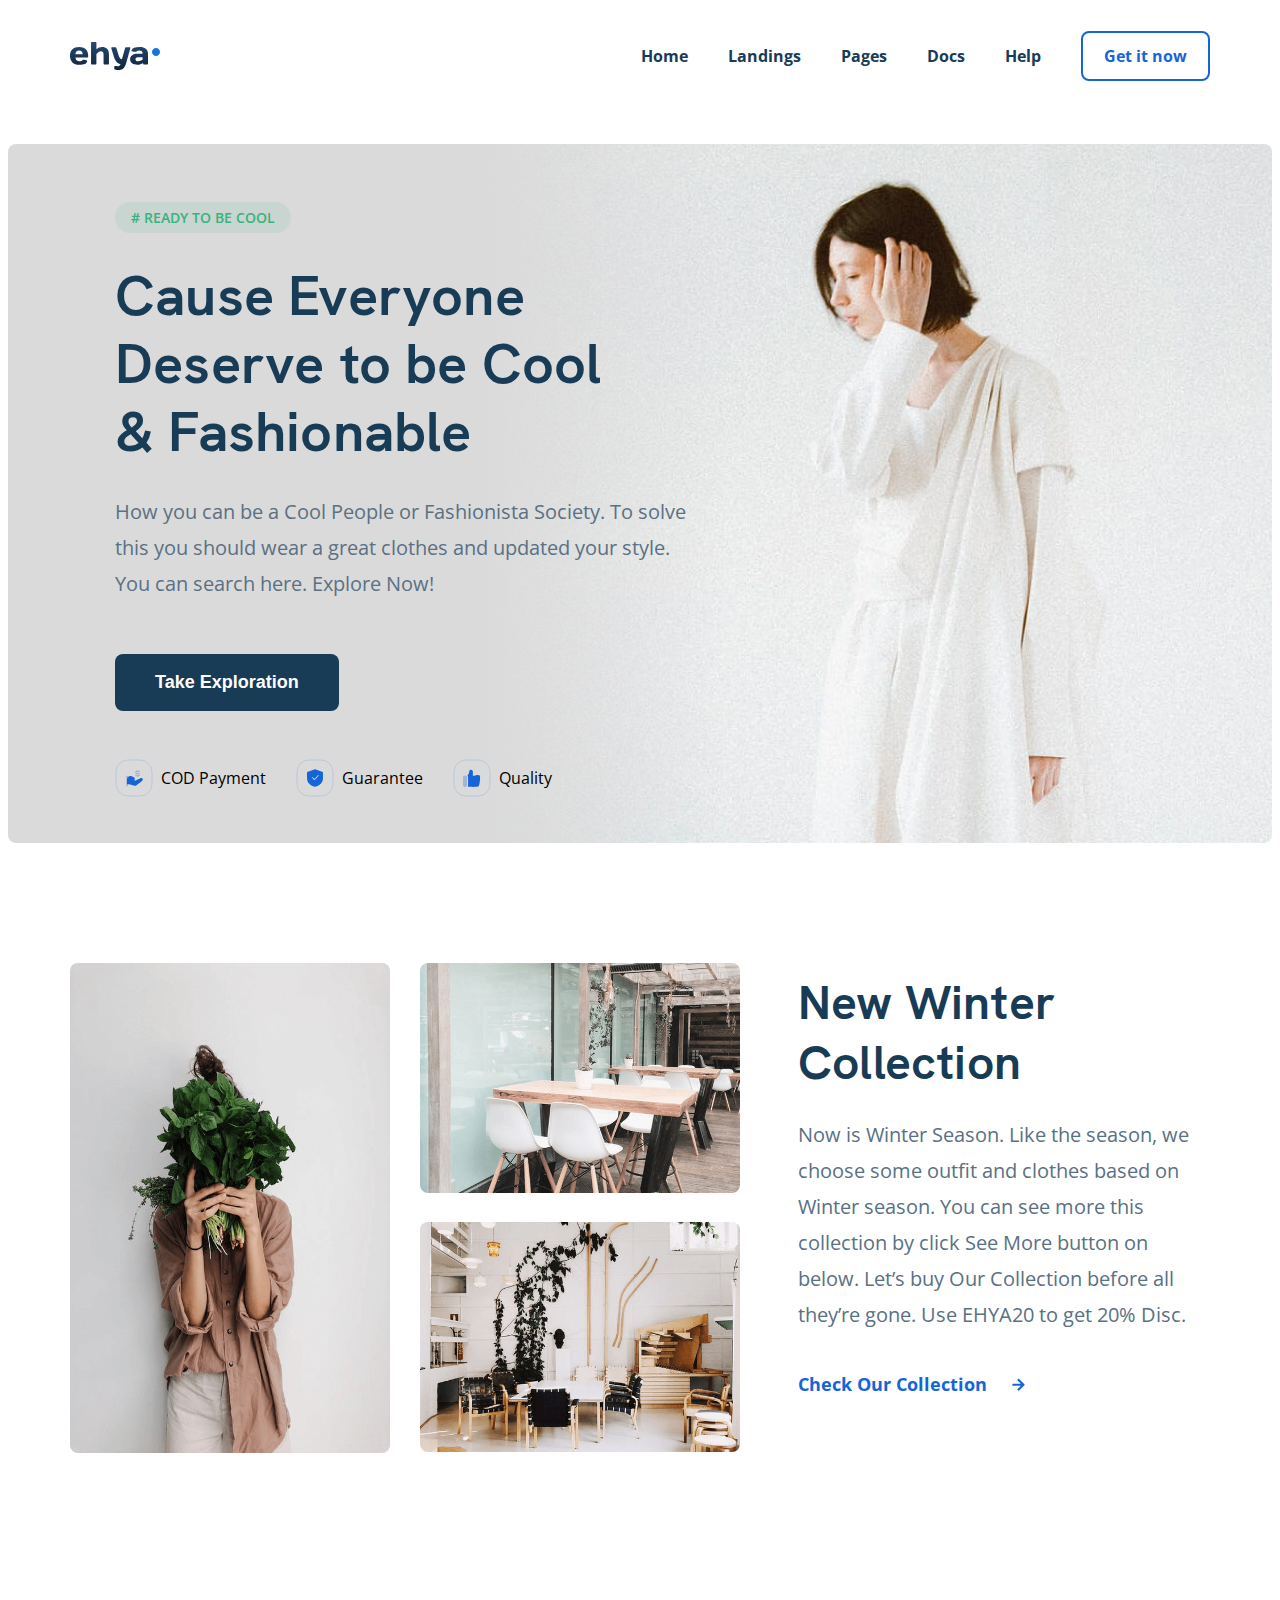
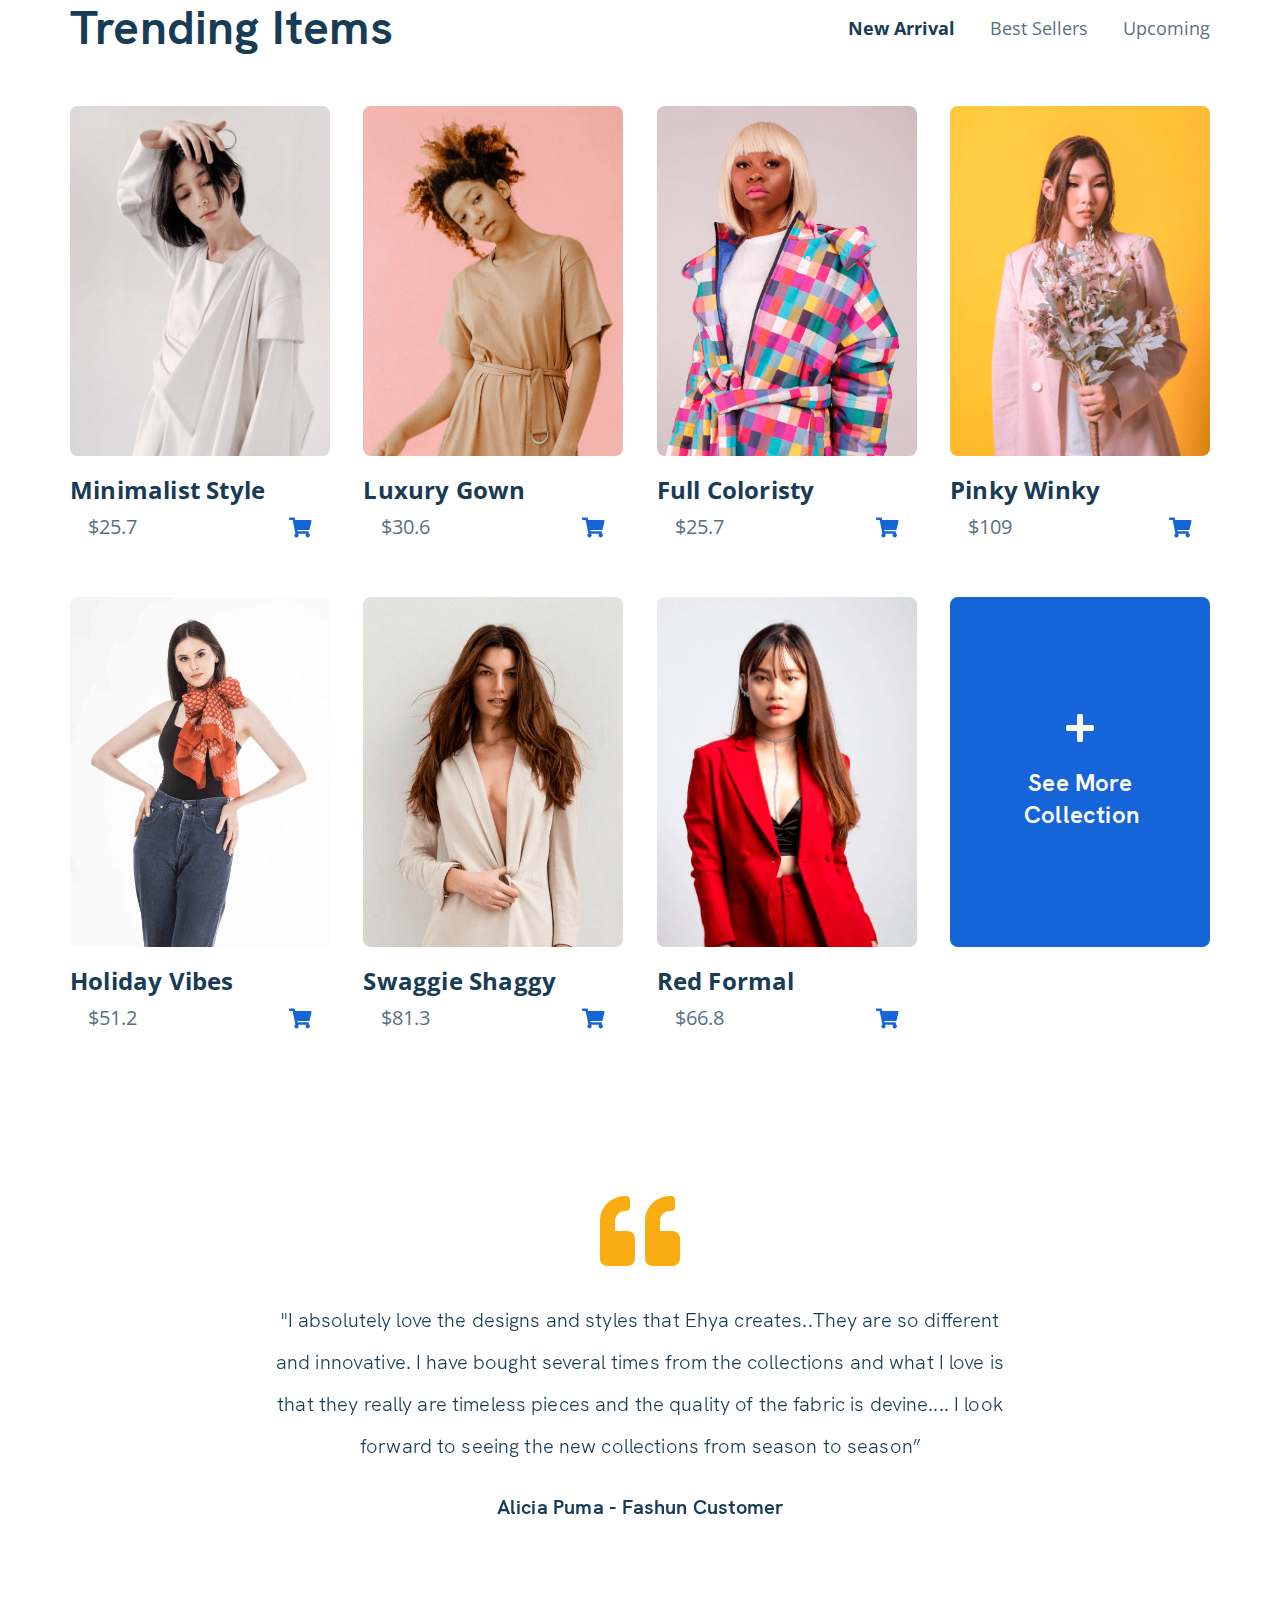
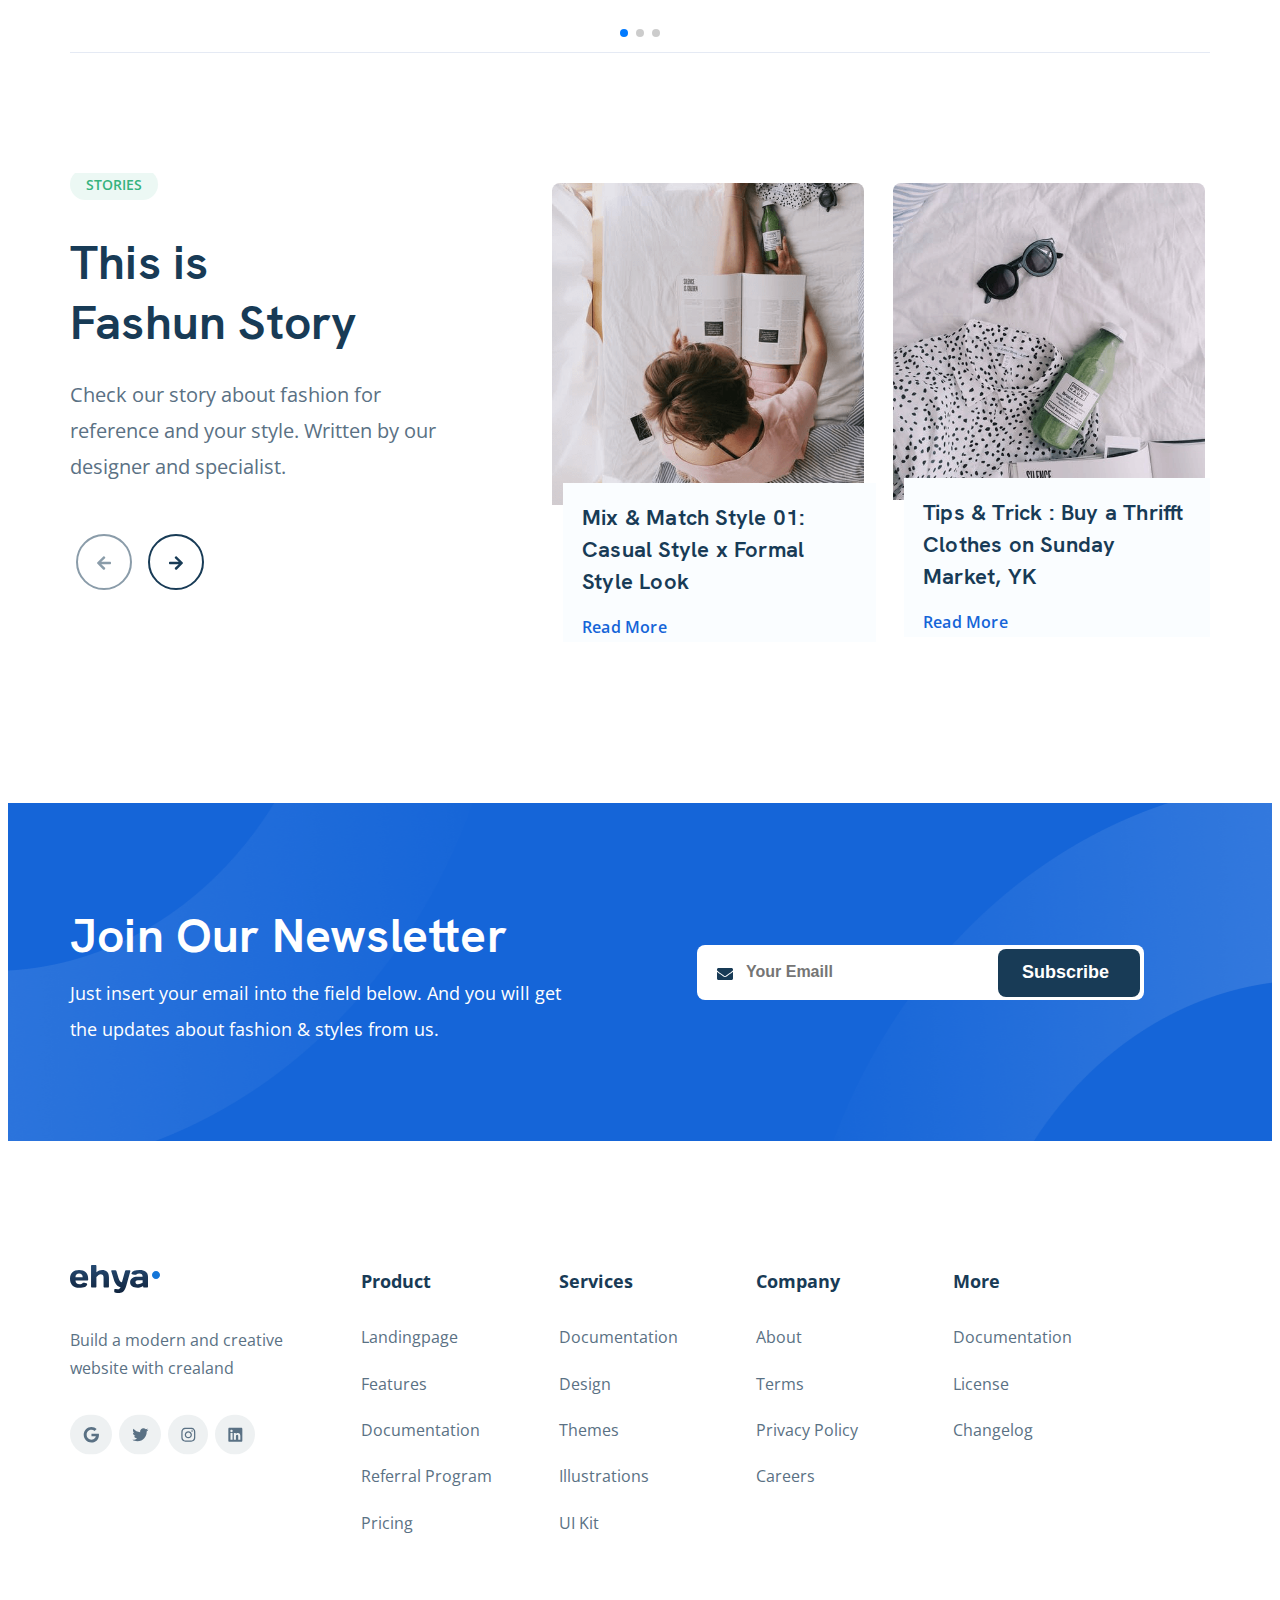
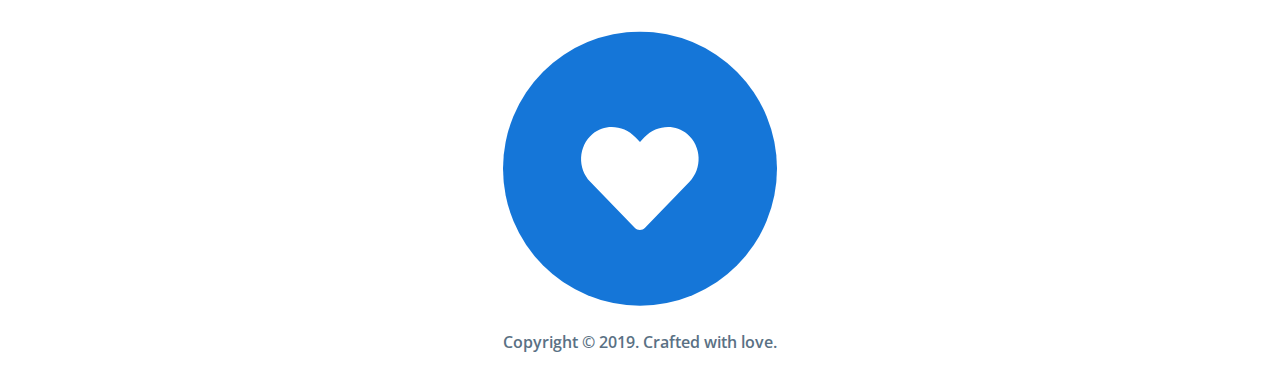
==== commit fc77ff01: "fix arrows" ====
--- a/index.html
+++ b/index.html
@@ -170,7 +170,7 @@
                   ><img
                     src="img/shopping-cart.svg"
                     alt=""
-                    class="trend__box__item-buy--img"
+                    class="trend__box__item-buy-img"
                 /></a>
               </div>
               <!-- /.trend__box__item-cost -->
@@ -185,7 +185,7 @@
                   ><img
                     src="img/shopping-cart.svg"
                     alt=""
-                    class="trend__box__item-buy--img"
+                    class="trend__box__item-buy-img"
                 /></a>
               </div>
               <!-- /.trend__box__item-cost -->
@@ -200,7 +200,7 @@
                   ><img
                     src="img/shopping-cart.svg"
                     alt=""
-                    class="trend__box__item-buy--img"
+                    class="trend__box__item-buy-img"
                 /></a>
               </div>
               <!-- /.trend__box__item-cost -->
@@ -215,7 +215,7 @@
                   ><img
                     src="img/shopping-cart.svg"
                     alt=""
-                    class="trend__box__item-buy--img"
+                    class="trend__box__item-buy-img"
                 /></a>
               </div>
               <!-- /.trend__box__item-cost -->
@@ -230,7 +230,7 @@
                   ><img
                     src="img/shopping-cart.svg"
                     alt=""
-                    class="trend__box__item-buy--img"
+                    class="trend__box__item-buy-img"
                 /></a>
               </div>
               <!-- /.trend__box__item-cost -->
@@ -245,7 +245,7 @@
                   ><img
                     src="img/shopping-cart.svg"
                     alt=""
-                    class="trend__box__item-buy--img"
+                    class="trend__box__item-buy-img"
                 /></a>
               </div>
               <!-- /.trend__box__item-cost -->
@@ -260,7 +260,7 @@
                   ><img
                     src="img/shopping-cart.svg"
                     alt=""
-                    class="trend__box__item-buy--img"
+                    class="trend__box__item-buy-img"
                 /></a>
               </div>
               <!-- /.trend__box__item-cost -->
@@ -292,7 +292,7 @@
                   ><img
                     src="img/shopping-cart.svg"
                     alt=""
-                    class="trend__box__item-buy--img"
+                    class="trend__box__item-buy-img"
                 /></a>
               </div>
               <!-- /.trend__box__item-cost -->
@@ -307,7 +307,7 @@
                   ><img
                     src="img/shopping-cart.svg"
                     alt=""
-                    class="trend__box__item-buy--img"
+                    class="trend__box__item-buy-img"
                 /></a>
               </div>
               <!-- /.trend__box__item-cost -->
@@ -322,7 +322,7 @@
                   ><img
                     src="img/shopping-cart.svg"
                     alt=""
-                    class="trend__box__item-buy--img"
+                    class="trend__box__item-buy-img"
                 /></a>
               </div>
               <!-- /.trend__box__item-cost -->
@@ -337,7 +337,7 @@
                   ><img
                     src="img/shopping-cart.svg"
                     alt=""
-                    class="trend__box__item-buy--img"
+                    class="trend__box__item-buy-img"
                 /></a>
               </div>
               <!-- /.trend__box__item-cost -->
@@ -359,7 +359,7 @@
                   ><img
                     src="img/shopping-cart.svg"
                     alt=""
-                    class="trend__box__item-buy--img"
+                    class="trend__box__item-buy-img"
                 /></a>
               </div>
               <!-- /.trend__box__item-cost -->
@@ -374,7 +374,7 @@
                   ><img
                     src="img/shopping-cart.svg"
                     alt=""
-                    class="trend__box__item-buy--img"
+                    class="trend__box__item-buy-img"
                 /></a>
               </div>
               <!-- /.trend__box__item-cost -->
@@ -389,7 +389,7 @@
                   ><img
                     src="img/shopping-cart.svg"
                     alt=""
-                    class="trend__box__item-buy--img"
+                    class="trend__box__item-buy-img"
                 /></a>
               </div>
               <!-- /.trend__box__item-cost -->
--- a/css/style.css
+++ b/css/style.css
@@ -1,2 +1,2 @@
-@font-face{font-family:'HK Grotesk';src:url("../fonts/grotesk/HKGrotesk-Regular.woff") format("woff");src:url("../fonts/grotesk/HKGrotesk-Regular.woff2") format("woff2");font-weight:400;font-style:normal}@font-face{font-family:'HK Grotesk';src:url("../fonts/grotesk/HKGrotesk-Medium.woff") format("woff");src:url("../fonts/grotesk/HKGrotesk-Medium.woff2") format("woff2");font-weight:500;font-style:normal}@font-face{font-family:'HK Grotesk';src:url("../fonts/grotesk/HKGrotesk-Bold.woff") format("woff");src:url("../fonts/grotesk/HKGrotesk-Bold.woff2") format("woff2");font-weight:700;font-style:normal}*{box-sizing:border-box;font-family:'Open Sans', sans-serif}body{font-family:'Open Sans', sans-serif}.container{max-width:1140px;margin:auto}img{max-width:100%}.navbar{background-color:#fff;font-family:'Open Sans', sans-serif}.navbar .container{display:flex;align-items:center;justify-content:space-between;max-height:100px}.navbar-top-button{display:none}.navbar__close{display:none}.navbar-menu{font-family:'Open Sans', sans-serif;list-style-type:none;margin:0;display:flex;align-items:center;justify-content:space-between;padding:39px 0;margin-bottom:4px}.navbar-menu__item{margin-left:40px}.navbar-menu__link{text-decoration:none;line-height:22px;font-family:Open Sans;font-style:bold;font-weight:700;font-size:16px;color:#183B56}.navbar-menu__button{border-radius:8px;padding:12px 21px;background:white;border:2px solid #1565D8;outline:none;cursor:pointer}.navbar-menu__button-text{color:#1565D8;text-decoration:none;line-height:22px;font-family:Open Sans;font-style:normal;font-weight:700;font-size:16px}.hero{font-family:'Open Sans', sans-serif;margin-top:36px}.hero .container{max-width:1280px;background-image:linear-gradient(to right, #dadada 37%, rgba(255,255,255,0) 57%),url(../img/hero-image.jpg);background-repeat:no-repeat;background-position:right;background-position:100% 100%;background-color:#E8EAE9;border-radius:8px}.hero__container{max-width:1280px;padding:62px 0px 46px 107px;border-radius:8px}.hero__box{max-width:587px}.hero__box-tag{border-radius:2000px;border:none;padding:6px 16px;font-family:Open Sans;font-style:normal;font-weight:600;font-size:14px;line-height:20px;text-decoration:none;color:#36b37e;background:rgba(54,179,126,0.1)}.hero__box-title{width:89%;font-family:HK Grotesk, sans-serif;font-style:normal;font-weight:bold;font-size:56px;line-height:68px;letter-spacing:0.2px;color:#183B56;margin-top:34px;margin-bottom:0;padding:0}.hero__box-info{color:#5A7184;font-family:Open Sans;font-style:normal;font-weight:normal;font-size:20px;line-height:36px;margin-top:28px;margin-bottom:52px}.hero__button{padding:16px 40px;font-style:normal;font-weight:bold;font-size:18px;line-height:25px;background:#183B56;border-radius:8px;color:white;border:none;outline:none;margin-bottom:48px}.hero__icons{display:flex;align-items:center}.hero__icons-img{margin-right:8px}.hero__icons-items{margin-right:30px}.hero__icons-last{display:flex;align-items:center}.collection{margin-top:120px}.collection__wrapper{display:flex}.collection__wrapper__left{display:flex}.collection__wrapper__left-main{width:320px;height:490px;margin-right:30px}.collection__wrapper__left-nomain{width:320px;height:490px}.collection__wrapper__left-img-1{width:320px;height:490px;border-radius:8px}.collection__wrapper__left-img-2{width:320px;height:230px;border-radius:8px;object-fit:cover}.collection__wrapper__left-img-3{width:320px;height:230px;margin-top:24px;border-radius:8px;object-fit:cover}.collection__wrapper__right{margin-left:58px}.collection__wrapper__right-title{font-family:'HK Grotesk', sans-serif;font-style:normal;font-weight:bold;font-size:48px;line-height:60px;letter-spacing:0.2px;color:#183B56;margin-bottom:24px;margin-top:10px}.collection__wrapper__right-text{font-family:Open Sans;font-style:normal;font-weight:normal;font-size:20px;line-height:36px;color:#5A7184;margin-bottom:39px;margin-top:0}.collection__wrapper__right-link{font-family:Open Sans;font-style:normal;font-weight:bold;font-size:18px;line-height:25px;text-align:center;text-decoration:none;color:#1565D8}.collection__wrapper__right-link img{margin-left:20px}.trend{margin-top:145px;margin-bottom:108px}.trend__header{display:flex;flex-direction:row;justify-content:space-between;align-items:center;margin:0;margin-bottom:48px}.trend__header-title{margin:0;font-family:'HK Grotesk', sans-serif;font-style:normal;font-weight:bold;font-size:48px;line-height:60px;letter-spacing:0.2px;color:#183B56}.trend__header-list{display:flex;flex-direction:row;text-decoration:none;list-style:none;font-family:Open Sans;font-style:normal;font-weight:bold;font-size:18px;line-height:25px;color:#5A7184;margin:0}.trend__header-list-item{margin-left:35px;cursor:pointer;font-weight:normal;font-size:18px;line-height:25px}.trend__header-list-item--active{font-weight:bold;color:#183B56}.trend__box{display:flex;flex-direction:row;flex-wrap:wrap;justify-content:space-between}.trend__box__item-img{width:260px;height:350px;border-radius:8px;margin-bottom:13px;object-fit:cover}.trend__box__item-title{margin:0;margin-bottom:3px;font-style:normal;font-weight:bold;font-size:24px;line-height:32px;letter-spacing:0.2px;color:#183B56}.trend__box__item-more{width:260px;height:350px;background:#1565D8;border-radius:8px}.trend__box__item-costs{display:flex;align-items:center;justify-content:space-between;margin:0 18px;margin-bottom:52px}.trend__box__item-cost{font-family:Open Sans;font-style:normal;font-weight:normal;font-size:20px;line-height:36px;color:#5A7184}.trend__box__item-buy--img{margin-top:5px}.trend__box__item-more{display:flex;flex-direction:column;align-items:center;justify-content:center}.trend__box__item-more--link{width:112px;display:block;margin-top:25px;font-family:'HK Grotesk', sans-serif;font-style:normal;font-weight:bold;font-size:24px;line-height:32px;letter-spacing:0.2px;color:white;text-decoration:none;text-align:center}.content__item{display:none}.content__item--active{display:block}.reviews{margin-bottom:120px}.reviews .container{border-bottom:1px solid #E5EAF4}.reviews__wrapper{display:flex;flex-direction:column;justify-content:center;align-items:center}.reviews__wrapper-comma{margin-bottom:33px}.reviews__wrapper-text{width:64%;margin:0;margin-bottom:28px;font-family:'HK Grotesk', sans-serif;font-style:normal;font-weight:normal;font-size:20px;line-height:42px;text-align:center;letter-spacing:0.133333px;color:#183B56}.reviews__wrapper-author{margin:0;margin-bottom:133px;font-family:'HK Grotesk', sans-serif;font-style:normal;font-weight:bold;font-size:20px;line-height:24px;text-align:center;letter-spacing:0.2px;color:#183B56}.swiper__box{overflow:hidden;width:60%;margin-left:64px}.swiper-wrapper{width:60%}.story{margin-bottom:134px}.story .container{display:flex;overflow:hidden}.story__box{display:flex;width:837px;margin-left:188px;margin-right:50px;margin-top:10px}.story__slider{left:373px;width:35%;padding-bottom:39px;background-color:white;z-index:10}.story__slider-tag{font-family:Open Sans;font-style:normal;font-weight:600;font-size:14px;line-height:20px;text-align:center;color:#36B37E;background:#ecf8f4;border-radius:2000px;border:none;padding:6px 16px}.story__slider-title{width:76%;font-family:'HK Grotesk', sans-serif;font-style:normal;font-weight:bold;font-size:48px;line-height:60px;letter-spacing:0.2px;color:#183B56;margin:0;margin-top:38px;margin-bottom:24px}.story__slider-text{width:95%;font-family:Open Sans;font-style:normal;font-weight:normal;font-size:20px;line-height:36px;color:#5A7184;margin:0;margin-bottom:48px}.story__slider-button-left{outline:none;border:none;background-color:white}.story__slider-button-right{outline:none;border:none;background-color:white}.story__one{position:relative;margin-left:168px}.story__one-img{position:relative;z-index:1}.story__one-img img{border-radius:8px 8px 0 0px;object-fit:cover;width:312px;max-height:322px;top:10px;z-index:100}.story__one-text{padding-top:19px;padding-left:19px;top:-27px;left:11px;position:relative;background-color:#FAFDFF;font-family:'HK Grotesk';font-style:normal;font-weight:600;font-size:22px;line-height:32px;letter-spacing:0.2px;color:#183B56;z-index:5}.story__one-text--link{color:#1565D8;font-family:Open Sans;font-style:normal;font-weight:600;font-size:16px;line-height:22px}.story__one-text--title{width:92%;margin:0;margin-bottom:12px}.story__two{margin-left:28px}.story__two-img img{border-radius:8px 8px 0 0px;object-fit:cover;width:312px;height:317px}.story__two-text{padding-left:19px;padding-top:19px;top:-27px;left:11px;position:relative;background-color:#FAFDFF;font-family:'HK Grotesk', sans-serif;font-style:normal;font-weight:600;font-size:22px;line-height:32px;letter-spacing:0.2px;color:#183B56}.story__two-text--link{color:#1565D8;font-family:Open Sans;font-style:normal;font-weight:600;font-size:16px;line-height:22px}.story__two-text--title{width:94%;margin:0;margin-bottom:12px}.story .swiper__c{overflow:hidden}.newsletter{background-image:url(../img/newsb.png);background-repeat:no-repeat;background-size:100% 100%}.newsletter .container{width:100%;min-height:338px;display:flex;flex-direction:row;align-items:center}.newsletter__text{width:55%}.newsletter__text-title{margin:0;font-family:'HK Grotesk', sans-serif;font-style:normal;font-weight:bold;font-size:48px;line-height:78px;letter-spacing:0.2px;color:white}.newsletter__text-info{width:82%;margin:0;font-style:normal;font-weight:normal;font-size:18px;line-height:36px;color:white}.newsletter__form{position:relative;width:447px;height:55px}.newsletter__form-subscribe label{position:absolute;top:56px;color:#f1f1f1}.newsletter__form-input{position:absolute;width:100%;height:100%;padding:20px 203px 20px 49px;border-radius:8px;outline:none;border:none;font-style:normal;font-weight:600;font-size:16px;line-height:22px}.newsletter__form-icon{position:absolute;z-index:50;top:23px;bottom:0;left:20px}.newsletter__form-button{padding:11px 31px 12px 24px;top:4px;right:4px;position:absolute;font-weight:bold;font-size:18px;line-height:25px;border:none;outline:none;color:white;background:#183B56;border-radius:8px}.footer{margin-top:114px}.footer .container{display:flex;flex-direction:column;justify-content:center}.footer-wrapper{display:flex;flex-direction:row}.footer__box{display:flex;flex-direction:row;justify-content:flex-start;padding-left:0}.footer__social{display:flex;flex-direction:row;list-style:none;justify-content:flex-start;padding-left:0}.footer__social-item{margin-right:7px}.footer__lists{display:flex;flex-direction:column;text-decoration:none;list-style:none;font-style:normal;font-weight:normal;font-size:16px;line-height:22px;justify-content:flex-start}.footer__lists-st{list-style:none;margin-top:0;padding:0}.footer__logo{align-self:start;margin-top:10px;margin-bottom:17px}.footer__info{width:22%}.footer__info-text{width:85%;font-style:normal;font-weight:normal;font-size:16px;line-height:28px;color:#5A7184}.footer__product{padding-left:40px;margin-right:67px}.footer__product-item{font-style:normal;font-weight:normal;font-size:16px;line-height:22px;color:#5A7184}.footer__services{margin-right:78px}.footer__company{margin-right:95px}.footer__items{font-style:normal;font-weight:normal;font-size:16px;line-height:22px;color:#5A7184;line-height:2.9}.footer__items:nth-child(1){color:#183B56;font-size:18px;font-weight:bold;margin-bottom:7px}.footer__copyright{margin-top:66px;display:flex;flex-direction:column;align-self:center}.footer__copyright-logo{justify-content:center;margin-bottom:8px}.footer__copyright-info{font-style:normal;font-weight:600;font-size:16px;line-height:22px;color:#5A7184}@media (max-width: 1200px){.container{max-width:960px}.hero .container{background-position:150% 100%}.hero__box-title{font-size:48px;line-height:60px;letter-spacing:0.2px}.collection__wrapper{flex-direction:column}.collection__wrapper__left{margin:auto}.collection__wrapper__left-main{width:555px}.collection__wrapper__left-img-1{width:555px;object-fit:cover}.collection__wrapper__right{margin-top:40px;margin-left:0}.collection__wrapper__right-title{font-family:'HK Grotesk', sans-serif}.story .container{flex-direction:column}.story__slider{display:flex;flex-direction:column;left:118px;width:100%;align-items:center;justify-content:center}.story__slider-title{width:100%;text-align:center;text-align:center}.story__slider-text{width:100%;text-align:center}.story__box{width:837px;margin-left:131px;margin:auto;display:flex;flex-direction:row;justify-content:space-around}.story__one{margin:0 50px}.story__two{margin:0 50px}.swiper__box{width:100%;margin:auto}}@media (max-width: 1100px){.hero .container{background-position:200% 56%}}@media (max-width: 992px){.container{max-width:708px}.navbar-menu__link{font-size:14px}.navbar-menu__button-text{font-size:14px}.hero .container{background-position:100% 56%}.hero__container{padding:38px 0px 46px 23px}.hero__box-title{width:78%;font-style:normal;font-weight:bold;font-size:44px;line-height:60px;letter-spacing:0.2px}.hero__box-info{width:78%}.collection{margin-top:80px}.collection__wrapper{flex-direction:column}.collection__wrapper__left-main{width:320px;height:490px;margin-right:30px}.collection__wrapper__left-img-1{width:320px;height:490px;object-fit:cover}.collection__wrapper__right{margin-top:40px;margin-left:0}.collection__wrapper__right-title{font-family:'HK Grotesk', sans-serif;font-style:normal;font-weight:bold;font-size:48px;line-height:60px;margin-bottom:16px}.collection__wrapper__right-text{font-family:Open Sans;font-style:normal;font-weight:normal;font-size:20px;line-height:36px;margin-bottom:30px}.story__box{width:750px;margin-left:0}.story__one{margin:0 0px;margin-left:20px}.story__one-text{width:87%}.story__two{margin:0 0px}.story__two-text{width:87%}.trend__box{max-width:564px;margin:auto}.trend__header{flex-direction:column;align-items:center}.trend__header-title{margin-bottom:10px}.trend__header-list{padding:0}.trend__header-list-item{padding-left:5px;margin-left:0;margin-right:35px}.footer{margin-top:62px}.footer-wrapper{display:grid;grid-template-columns:repeat(3, 1fr);grid-auto-rows:306px}.footer__lists{font-style:normal;font-weight:normal;font-size:16px;line-height:22px}.footer__info{grid-column-start:1;grid-column-end:4;grid-row-start:1;grid-row-end:2;padding-left:33px;width:49%}.footer__info-text{margin-bottom:13px}.footer__product{grid-column-start:2;grid-column-end:2;grid-row-start:1;grid-row-end:1;margin-right:0;padding-left:77px}.footer__services{grid-column-start:3;grid-column-end:3;grid-row-start:1;grid-row-end:1;margin-right:0;padding-left:33px}.footer__company{grid-column-start:2;grid-column-end:2;grid-row-start:2;grid-row-end:2;margin-right:0;padding-left:77px;max-height:200px}.footer__more{grid-column-start:3;grid-column-end:3;grid-row-start:2;grid-row-end:2;margin-right:0;padding-left:33px}.footer__copyright{margin-top:0}}@media (max-width: 935px){.hero .container{background-position:0% 56%}}@media (max-width: 768px){.container{max-width:710px}.logo__image{margin-left:31px;margin-top:5px}.navbar{max-width:768px}.navbar-bottom{display:none;position:fixed;width:304px;height:324px;top:8px;right:11px;bottom:226px;background-color:white;box-shadow:0 0 10px rgba(0,0,0,0.5)}.navbar-bottom--visible{display:block}.navbar-top{height:64px;display:flex;align-items:center;margin-top:8px;margin-right:12px}.navbar-top-button{display:flex;margin-bottom:2px;margin-right:34px;z-index:150}.navbar__close{display:none;position:absolute;right:38px;top:13px;z-index:200}.navbar-menu{margin-top:0;flex-direction:column;align-items:flex-start;padding:37px 0}.navbar-menu__item{margin-bottom:18px;margin-left:26px}.navbar-menu__button{margin-top:4px;padding:7px 90px}.navbar--mobile_fixed{position:fixed;left:0;top:0;right:0;z-index:99}.menu-button{width:17px;height:17px;padding:0;margin-top:9px;display:flex;align-items:center;justify-content:center;flex-direction:column;justify-content:space-between;border:none;background-color:#fff;cursor:pointer;outline:none}.menu-button__line{width:22px;height:2px;background-color:#3A4C66}.hero .container{margin-top:104px;background-position:11% 1%}.hero__container{padding:38px 0px 38px 42px}.hero__box-title{width:75%;font-size:48px;font-style:normal;font-weight:bold;font-size:40px;line-height:60px}.hero__box-info{width:74%;font-size:18px;line-height:32px;margin-top:16px;margin-bottom:36px}.hero__button{padding:16px 41px;margin-bottom:38px}.hero__icons{font-family:'HK Grotesk';font-style:normal;font-weight:600;font-size:16px}.hero__icons-items{margin-right:12px}.collection__wrapper__left{margin-left:18px}.collection__wrapper__left-main{width:100%}.collection__wrapper__left-img-1{width:100%}.collection__wrapper__left-img-2{width:94%}.collection__wrapper__left-img-3{width:94%}.collection__wrapper__left-nomain{display:flex;flex-direction:column;width:100%;height:100%}.collection__wrapper__right{margin-left:19px}.collection__wrapper__right-title{font-family:'HK Grotesk', sans-serif;font-style:normal;font-weight:bold;font-size:48px;line-height:60px;margin-top:0}.trend{margin-top:79px;margin-bottom:40px}.trend__header{display:flex;flex-direction:column;margin-bottom:55px}.trend__header-title{font-family:'HK Grotesk', sans-serif;font-style:normal;font-weight:bold;font-size:48px;line-height:60px;margin-left:20px}.trend__header-list{margin-top:29px;padding-left:26px}.trend__header-list-item{margin-left:0;margin-right:38px;font-style:normal;font-weight:bold;font-size:18px;line-height:25px}.trend__box{max-width:100%;justify-content:space-around;margin-left:17px;margin:0 30px}.trend__box__item-title{margin-left:9px}.trend__box__item-img{width:280px;height:350px;margin-bottom:14px}.trend__box__item-costs{margin-left:10px;margin-bottom:50px}.trend__box__item-more{width:280px}.trend__box__item-more--link{margin-top:15px}.trend__box__item-buy{margin-right:12px}.reviews{margin-bottom:0}.reviews .container{padding-bottom:71px}.reviews__wrapper-comma{margin-bottom:21px}.reviews__wrapper-text{width:82%;margin-bottom:36px}.reviews__wrapper-author{margin-bottom:53px}.story{margin-bottom:71px}.story .container{position:relative;flex-direction:row;flex-wrap:wrap;align-items:center;margin:auto}.story__box{position:relative;width:100%;margin-left:4px;margin-right:0}.story__slider{left:0;width:100%;display:flex;flex-direction:column;align-items:center;position:relative;padding-bottom:22px}.story__slider-tag{margin-top:77px}.story__slider-title{font-family:'HK Grotesk', sans-serif;font-size:48px;margin-top:25px;margin-bottom:15px;letter-spacing:-1.8px;text-align:center}.story__slider-text{width:77%;text-align:center;margin-bottom:34px}.story__slider-button{margin-right:9px}.story__slider-button-left{margin-right:11px}.story__one{max-width:322px;display:flex;flex-direction:column;margin:auto}.story__one-text{box-shadow:0 0 10px rgba(0,0,0,0.5);width:95%;padding-top:19px;padding-left:15px}.story__one-text--title{font-family:'HK Grotesk', sans-serif;width:95%}.story__two{max-width:322px;margin:auto}.story__two-text{box-shadow:0 0 10px rgba(0,0,0,0.5);width:95%;padding-top:19px;padding-left:15px}.story__two-text--title{font-family:'HK Grotesk', sans-serif;width:95%}.newsletter .container{flex-direction:column;max-width:768px;min-height:397px}.newsletter__text{width:100%;text-align:center;margin-top:60px}.newsletter__text-info{width:67%;text-align:center;margin:auto;margin-bottom:53px}.footer{margin-top:55px}.footer-wrapper{display:grid;grid-template-columns:repeat(3, 1fr);grid-auto-rows:306px}.footer__lists{font-style:normal;font-weight:normal;font-size:16px;line-height:22px}.footer__info{grid-column-start:1;grid-column-end:4;grid-row-start:1;grid-row-end:2;padding-left:33px;width:49%}.footer__info-text{margin-bottom:13px}.footer__product{grid-column-start:2;grid-column-end:2;grid-row-start:1;grid-row-end:1;margin-right:0;padding-left:77px}.footer__services{grid-column-start:3;grid-column-end:3;grid-row-start:1;grid-row-end:1;margin-right:0;padding-left:33px}.footer__company{grid-column-start:2;grid-column-end:2;grid-row-start:2;grid-row-end:2;margin-right:0;padding-left:77px}.footer__more{grid-column-start:3;grid-column-end:3;grid-row-start:2;grid-row-end:2;margin-right:0;padding-left:33px}.footer__logo{margin-bottom:13px}}@media (max-width: 710px){.story__box{flex-direction:column}.story__one{max-width:342px}.story__two{max-width:342px}}@media only screen and (max-height: 374px){.navbar-bottom--visible{overflow:scroll}}@media (max-width: 650px){.footer{margin-top:55px}.footer-wrapper{display:grid;grid-template-columns:repeat(3, 1fr);grid-auto-rows:320px}.footer__product{margin-right:10px}}@media (max-width: 576px){.logo__image{margin-left:29px;margin-top:9px}.navbar{max-width:576px}.navbar .container{width:100%;height:88px;margin:0;padding-bottom:36px}.navbar-top__menu-button{margin-right:20px}.hero{width:100%}.hero .container{min-width:297px;border-radius:0;background-image:linear-gradient(to top, #dadada 37%, rgba(255,255,255,0) 57%),url(../img/hero-image.jpg);background-position:70% 1%;margin-top:80px;margin-bottom:66px}.hero__container{display:flex;flex-direction:column;align-items:center;padding:0}.hero__box{display:flex;flex-direction:column;align-items:center;padding-top:384px}.hero__box-title{font-size:32px;line-height:40px;text-align:center;width:93%;margin-left:0;margin-top:16px}.hero__box-info{width:82%;font-size:16px;line-height:28px;text-align:center;margin-top:21px;margin-bottom:23px}.hero__button{margin:auto;padding:11px 41px;font-weight:bold;font-size:16px;line-height:22px}.hero__icons{margin-top:24px;margin-bottom:24px;display:flex;align-items:center;flex-direction:row;flex-wrap:wrap;align-items:center}.hero__icons-items{font-family:'HK Grotesk', sans-serif;font-style:normal;font-weight:600;font-size:15px;line-height:20px;color:#183B56}.hero__icons-last{display:flex;align-items:center;align-self:center;margin-top:0px}.trend__header-list-item{margin-right:12px}.collection{margin-top:40px}.collection__wrapper__left{flex-direction:column;margin:0 0 27px 0}.collection__wrapper__left-nomain{display:flex;flex-direction:row;justify-content:center;margin:auto;margin-top:20px;margin-top:13px}.collection__wrapper__left-img-2{width:138px;height:97px;margin:0 5px}.collection__wrapper__left-img-3{width:138px;height:97px;margin-top:0;margin:0 5px}.collection__wrapper__left-main{width:290px;height:300px;margin:auto}.collection__wrapper__left-img-1{width:290px;height:300px}.collection__wrapper__right{display:flex;flex-direction:column;align-items:center;margin:auto}.collection__wrapper__right-title{font-size:28px;margin-bottom:0}.collection__wrapper__right-text{width:92%;font-size:16px;line-height:28px;text-align:center}.collection__wrapper__right-link{text-align:center;margin:auto;font-size:16px}.trend{margin-top:59px}.trend__header{align-items:center;margin-bottom:34px}.trend__header-title{font-size:28px;line-height:36px}.trend__header-list{font-size:16px;line-height:22px;padding-left:0;margin-top:23px;margin-left:1px}.trend__header-list-item{font-size:16px;line-height:22px}.trend__box{margin:auto}.trend__box__item{height:234px;margin-bottom:20px}.trend__box__item-img{width:140px;height:170px;margin-bottom:9px}.trend__box__item-title{font-size:16px;line-height:20px;margin-left:0;margin-bottom:0}.trend__box__item-costs{justify-content:start;margin-bottom:0;margin-left:0}.trend__box__item-buy{width:11%;margin-left:5px}.trend__box__item-cost{font-size:14px;line-height:24px}.trend__box__item-more{width:140px;height:170px}.trend__box__item-more--link{font-size:20px;line-height:24px;margin-top:25px}.reviews{margin-bottom:19px}.reviews__wrapper-comma{margin-bottom:14px}.reviews__wrapper-text{width:92%;font-size:18px;line-height:36px;margin-bottom:25px}.reviews__wrapper-author{font-size:20px;line-height:24px;width:60%;margin-bottom:45px}.story{margin-bottom:38px}.story__box{flex-direction:column;width:92%;margin:auto}.story__slider{padding-bottom:22px}.story__slider-title{font-size:28px;line-height:36px;margin-top:22px}.story__slider-tag{margin-top:0}.story__slider-text{width:83%;font-size:16px;line-height:28px}.story__slider-button{align-items:center;justify-content:center;display:flex}.story__slider-button-left{width:39%}.story__slider-button-right{width:39%}.story__one{height:433px}.story__one-text{top:-69px;padding-left:3px}.story__one-text--title{text-align:left;font-weight:600;font-size:20px;line-height:28px;margin-bottom:0;padding-left:20px}.story__one-text--link{margin-left:20px}.story__two{height:433px}.story__two-text{width:97%;top:-69px;padding-left:3px}.story__two-text--title{text-align:left;font-weight:600;font-size:20px;line-height:28px;margin-bottom:0;padding-left:20px;width:103%}.story__two-text--link{margin-left:20px}.newsletter__text{margin-top:66px}.newsletter__text-title{font-size:28px;line-height:36px;text-align:center;letter-spacing:0.2px}.newsletter__text-info{width:92%;font-style:normal;font-weight:normal;font-size:16px;line-height:28px;text-align:center;margin-bottom:61px}.newsletter__form{width:100%;padding:0px 8px 20px 8px}.newsletter__form-subscribe label{position:relative;font-size:14px;top:8px}.newsletter__form-input{position:relative;max-width:100%;font-size:16px;padding:13px 123px 13px 48px}.newsletter__form-icon{position:absolute;z-index:50;top:19px;bottom:0;left:36px}.newsletter__form-button{right:0;top:8px;width:100%;text-align:center;position:relative;margin-top:0px}.footer{margin-top:55px}.footer-wrapper{display:grid;grid-template-columns:repeat(2, 1fr);grid-auto-rows:306px}.footer__lists{font-style:normal;font-weight:normal;font-size:14px;line-height:20px}.footer__info{grid-column-start:1;grid-column-end:3;grid-row-start:3;grid-row-end:3;padding-left:33px;width:100%;align-items:center;padding-left:0}.footer__info-text{margin-bottom:13px;text-align:center}.footer__logo{align-self:center}.footer__product{grid-column-start:1;grid-column-end:1;grid-row-start:1;grid-row-end:1;margin-right:0;padding-left:77px}.footer__services{grid-column-start:2;grid-column-end:2;grid-row-start:1;grid-row-end:1;margin-right:0;padding-left:33px}.footer__company{grid-column-start:1;grid-column-end:1;grid-row-start:2;grid-row-end:2;margin-right:0;padding-left:77px}.footer__more{grid-column-start:2;grid-column-end:2;grid-row-start:2;grid-row-end:2;margin-right:0;padding-left:33px}.footer__copyright{display:none}}@media (max-width: 430px){.hero__icons{display:flex;flex-direction:row;align-items:center;margin-left:50px}.hero__icons-last{margin-left:100px;margin-top:20px}.footer{margin-top:55px}.footer-wrapper{display:grid;grid-template-columns:repeat(2, 1fr);grid-auto-rows:306px}.footer__lists{font-style:normal;font-weight:normal;font-size:14px;line-height:20px}.footer__info{grid-column-start:1;grid-column-end:3;grid-row-start:3;grid-row-end:3;padding-left:33px;width:100%;align-items:center;padding-left:0px}.footer__info-text{margin-bottom:13px;text-align:center}.footer__logo{align-self:center}.footer__product{grid-column-start:1;grid-column-end:1;grid-row-start:1;grid-row-end:1;margin-right:0;padding-left:20px}.footer__services{grid-column-start:2;grid-column-end:2;grid-row-start:1;grid-row-end:1;margin-right:0;padding-left:53px}.footer__company{grid-column-start:1;grid-column-end:1;grid-row-start:2;grid-row-end:2;margin-right:0;padding-left:20px}.footer__more{grid-column-start:2;grid-column-end:2;grid-row-start:2;grid-row-end:2;margin-right:0;padding-left:53px}}@media (max-width: 369px){.hero__icons{display:flex;flex-direction:row;align-items:center;margin-left:20px}.hero__icons-last{margin-left:80px;margin-top:20px}.footer{margin-top:55px}.footer__items{line-height:2.2}.footer-wrapper{display:grid;grid-template-columns:repeat(2, 1fr);grid-auto-rows:245px}.footer__lists{font-style:normal;font-weight:normal;font-size:14px;line-height:20px}.footer__info{grid-column-start:1;grid-column-end:3;grid-row-start:3;grid-row-end:3;padding-left:33px;width:100%;align-items:center;padding-left:0px;margin-top:-35px}.footer__info-text{width:90%;margin-bottom:13px;text-align:center;margin-bottom:0}.footer__logo{align-self:center;margin-bottom:-4px}.footer__product{grid-column-start:1;grid-column-end:1;grid-row-start:1;grid-row-end:1;margin-right:0;padding-left:20px}.footer__services{grid-column-start:2;grid-column-end:2;grid-row-start:1;grid-row-end:1;margin-right:0;padding-left:11px}.footer__company{grid-column-start:1;grid-column-end:1;grid-row-start:2;grid-row-end:2;margin-right:0;padding-left:20px}.footer__more{grid-auto-rows:245px;grid-column-start:2;grid-column-end:2;grid-row-start:2;grid-row-end:2;margin-right:0;padding-left:11px}}@media (max-width: 337px){.hero__icons{display:flex;flex-direction:row;align-items:center;margin-left:5px}.hero__icons-last{margin-left:100px;margin-top:0px}}@media (max-width: 320px){.navbar{max-width:320px}.navbar-bottom{left:10px;right:10px;top:8px;bottom:253px}.navbar-menu{margin-top:-5px;margin-left:10px}.navbar-menu__item{margin-left:15px}.navbar-menu__button{margin-top:4px;padding:8px 90px}.navbar__close{position:absolute;right:5px;top:8px;z-index:200}.hero__box-title{width:98%;letter-spacing:-1px}}
+@font-face{font-family:'HK Grotesk';src:url("../fonts/grotesk/HKGrotesk-Regular.woff") format("woff");src:url("../fonts/grotesk/HKGrotesk-Regular.woff2") format("woff2");font-weight:400;font-style:normal}@font-face{font-family:'HK Grotesk';src:url("../fonts/grotesk/HKGrotesk-Medium.woff") format("woff");src:url("../fonts/grotesk/HKGrotesk-Medium.woff2") format("woff2");font-weight:500;font-style:normal}@font-face{font-family:'HK Grotesk';src:url("../fonts/grotesk/HKGrotesk-Bold.woff") format("woff");src:url("../fonts/grotesk/HKGrotesk-Bold.woff2") format("woff2");font-weight:700;font-style:normal}*{box-sizing:border-box}body{font-family:'Open Sans', sans-serif}.container{max-width:1140px;margin:auto}img{max-width:100%}.navbar{background-color:#fff;font-family:'Open Sans', sans-serif}.navbar .container{display:flex;align-items:center;justify-content:space-between;max-height:100px}.navbar-top-button{display:none}.navbar__close{display:none}.navbar-menu{font-family:'Open Sans', sans-serif;list-style-type:none;margin:0;display:flex;align-items:center;justify-content:space-between;padding:39px 0;margin-bottom:4px}.navbar-menu__item{margin-left:40px}.navbar-menu__link{text-decoration:none;line-height:22px;font-family:Open Sans;font-style:bold;font-weight:700;font-size:16px;color:#183B56}.navbar-menu__button{border-radius:8px;padding:12px 21px;background:white;border:2px solid #1565D8;outline:none;cursor:pointer}.navbar-menu__button-text{color:#1565D8;text-decoration:none;line-height:22px;font-family:Open Sans;font-style:normal;font-weight:700;font-size:16px}.hero{font-family:'Open Sans', sans-serif;margin-top:36px}.hero .container{max-width:1280px;background-image:linear-gradient(to right, #dadada 37%, rgba(255,255,255,0) 57%),url(../img/hero-image.jpg);background-repeat:no-repeat;background-position:right;background-position:100% 100%;background-color:#E8EAE9;border-radius:8px}.hero__container{max-width:1280px;padding:62px 0px 46px 107px;border-radius:8px}.hero__box{max-width:587px}.hero__box-tag{border-radius:2000px;border:none;padding:6px 16px;font-family:Open Sans;font-style:normal;font-weight:600;font-size:14px;line-height:20px;text-decoration:none;color:#36b37e;background:rgba(54,179,126,0.1)}.hero__box-title{width:89%;font-family:HK Grotesk, sans-serif;font-style:normal;font-weight:bold;font-size:56px;line-height:68px;letter-spacing:0.2px;color:#183B56;margin-top:34px;margin-bottom:0;padding:0}.hero__box-info{color:#5A7184;font-family:Open Sans;font-style:normal;font-weight:normal;font-size:20px;line-height:36px;margin-top:28px;margin-bottom:52px}.hero__button{padding:16px 40px;font-style:normal;font-weight:bold;font-size:18px;line-height:25px;background:#183B56;border-radius:8px;color:white;border:none;outline:none;margin-bottom:48px}.hero__icons{display:flex;align-items:center}.hero__icons-img{margin-right:8px}.hero__icons-items{margin-right:30px}.hero__icons-last{display:flex;align-items:center}.collection{margin-top:120px}.collection__wrapper{display:flex}.collection__wrapper__left{display:flex}.collection__wrapper__left-main{width:320px;height:490px;margin-right:30px}.collection__wrapper__left-nomain{width:320px;height:490px}.collection__wrapper__left-img-1{width:320px;height:490px;border-radius:8px}.collection__wrapper__left-img-2{width:320px;height:230px;border-radius:8px;object-fit:cover}.collection__wrapper__left-img-3{width:320px;height:230px;margin-top:24px;border-radius:8px;object-fit:cover}.collection__wrapper__right{margin-left:58px}.collection__wrapper__right-title{font-family:'HK Grotesk', sans-serif;font-style:normal;font-weight:bold;font-size:48px;line-height:60px;letter-spacing:0.2px;color:#183B56;margin-bottom:24px;margin-top:10px}.collection__wrapper__right-text{font-family:Open Sans;font-style:normal;font-weight:normal;font-size:20px;line-height:36px;color:#5A7184;margin-bottom:39px;margin-top:0}.collection__wrapper__right-link{font-family:Open Sans;font-style:normal;font-weight:bold;font-size:18px;line-height:25px;text-align:center;text-decoration:none;color:#1565D8}.collection__wrapper__right-link img{margin-left:20px}.trend{margin-top:145px;margin-bottom:108px}.trend__header{display:flex;flex-direction:row;justify-content:space-between;align-items:center;margin:0;margin-bottom:48px}.trend__header-title{margin:0;font-family:'HK Grotesk', sans-serif;font-style:normal;font-weight:bold;font-size:48px;line-height:60px;letter-spacing:0.2px;color:#183B56}.trend__header-list{display:flex;flex-direction:row;text-decoration:none;list-style:none;font-family:Open Sans;font-style:normal;font-weight:bold;font-size:18px;line-height:25px;color:#5A7184;margin:0}.trend__header-list-item{margin-left:35px;cursor:pointer;font-weight:normal;font-size:18px;line-height:25px}.trend__header-list-item--active{font-weight:bold;color:#183B56}.trend__box{display:flex;flex-direction:row;flex-wrap:wrap;justify-content:space-between}.trend__box__item-img{width:260px;height:350px;border-radius:8px;margin-bottom:13px;object-fit:cover}.trend__box__item-title{margin:0;margin-bottom:3px;font-style:normal;font-weight:bold;font-size:24px;line-height:32px;letter-spacing:0.2px;color:#183B56}.trend__box__item-more{width:260px;height:350px;background:#1565D8;border-radius:8px}.trend__box__item-costs{display:flex;align-items:center;justify-content:space-between;margin:0 18px;margin-bottom:52px}.trend__box__item-cost{font-family:Open Sans;font-style:normal;font-weight:normal;font-size:20px;line-height:36px;color:#5A7184}.trend__box__item-buy-img{margin-top:5px}.trend__box__item-more{display:flex;flex-direction:column;align-items:center;justify-content:center}.trend__box__item-more--link{width:112px;display:block;margin-top:25px;font-family:'HK Grotesk', sans-serif;font-style:normal;font-weight:bold;font-size:24px;line-height:32px;letter-spacing:0.2px;color:white;text-decoration:none;text-align:center}.content__item{display:none}.content__item--active{display:block}.reviews{margin-bottom:120px}.reviews .container{border-bottom:1px solid #E5EAF4}.reviews__wrapper{display:flex;flex-direction:column;justify-content:center;align-items:center}.reviews__wrapper-comma{margin-bottom:33px}.reviews__wrapper-text{width:64%;margin:0;margin-bottom:28px;font-family:'HK Grotesk', sans-serif;font-style:normal;font-weight:normal;font-size:20px;line-height:42px;text-align:center;letter-spacing:0.133333px;color:#183B56}.reviews__wrapper-author{margin:0;margin-bottom:133px;font-family:'HK Grotesk', sans-serif;font-style:normal;font-weight:bold;font-size:20px;line-height:24px;text-align:center;letter-spacing:0.2px;color:#183B56}.swiper__box{overflow:hidden;width:65%}.swiper-wrapper{width:100%}.swiper-button-disabled{opacity:0.5}.story{margin-bottom:134px}.story .container{display:flex;overflow:hidden}.story__box{display:flex;width:837px;margin-right:50px;margin-top:10px}.story__slider{left:373px;width:35%;padding-bottom:39px;background-color:white;z-index:10}.story__slider-tag{font-family:Open Sans;font-style:normal;font-weight:600;font-size:14px;line-height:20px;text-align:center;color:#36B37E;background:#ecf8f4;border-radius:2000px;border:none;padding:6px 16px}.story__slider-title{width:76%;font-family:'HK Grotesk', sans-serif;font-style:normal;font-weight:bold;font-size:48px;line-height:60px;letter-spacing:0.2px;color:#183B56;margin:0;margin-top:38px;margin-bottom:24px}.story__slider-text{width:95%;font-family:Open Sans;font-style:normal;font-weight:normal;font-size:20px;line-height:36px;color:#5A7184;margin:0;margin-bottom:48px}.story__slider-button-left{outline:none;border:none;background-color:white}.story__slider-button-right{outline:none;border:none;background-color:white;z-index:10}.story__one{position:relative;padding-left:83px;width:64%}.story__one-img{position:relative;z-index:1}.story__one-img img{border-radius:8px 8px 0 0px;object-fit:cover;width:312px;max-height:322px;top:10px;z-index:100}.story__one-text{padding-top:19px;padding-left:19px;top:-27px;left:11px;position:relative;background-color:#FAFDFF;font-family:'HK Grotesk', sans-serif !important;font-style:normal;font-weight:600;font-size:22px;line-height:32px;letter-spacing:0.2px;color:#183B56;z-index:5}.story__one-text--link{color:#1565D8;font-family:Open Sans;font-style:normal;font-weight:600;font-size:16px;line-height:22px}.story__one-text--title{width:92%;margin:0;margin-bottom:12px}.story__two{margin-left:28px}.story__two-img img{border-radius:8px 8px 0 0px;object-fit:cover;width:312px;height:317px}.story__two-text{width:79%;padding-left:19px;padding-top:19px;top:-27px;left:11px;position:relative;background-color:#FAFDFF;font-family:'HK Grotesk', sans-serif !important;font-style:normal;font-weight:600;font-size:22px;line-height:32px;letter-spacing:0.2px;color:#183B56}.story__two-text--link{color:#1565D8;font-family:Open Sans;font-style:normal;font-weight:600;font-size:16px;line-height:22px}.story__two-text--title{width:87%;margin:0;margin-bottom:12px}.story .swiper__c{overflow:hidden}.newsletter{background-image:url(../img/newsb.png);background-repeat:no-repeat;background-size:100% 100%}.newsletter .container{width:100%;min-height:338px;display:flex;flex-direction:row;align-items:center}.newsletter__text{width:55%}.newsletter__text-title{margin:0;font-family:'HK Grotesk', sans-serif;font-style:normal;font-weight:bold;font-size:48px;line-height:78px;letter-spacing:0.2px;color:white}.newsletter__text-info{width:82%;margin:0;font-style:normal;font-weight:normal;font-size:18px;line-height:36px;color:white}.newsletter__form{position:relative;width:447px;height:55px}.newsletter__form-subscribe label{position:absolute;top:56px;color:#f1f1f1}.newsletter__form-input{position:absolute;width:100%;height:100%;padding:20px 203px 20px 49px;border-radius:8px;outline:none;border:none;font-style:normal;font-weight:600;font-size:16px;line-height:22px}.newsletter__form-icon{position:absolute;z-index:50;top:23px;bottom:0;left:20px}.newsletter__form-button{padding:11px 31px 12px 24px;top:4px;right:4px;position:absolute;font-weight:bold;font-size:18px;line-height:25px;border:none;outline:none;color:white;background:#183B56;border-radius:8px}.footer{margin-top:114px}.footer .container{display:flex;flex-direction:column;justify-content:center}.footer-wrapper{display:flex;flex-direction:row}.footer__box{display:flex;flex-direction:row;justify-content:flex-start;padding-left:0}.footer__social{display:flex;flex-direction:row;list-style:none;justify-content:flex-start;padding-left:0}.footer__social-item{margin-right:7px}.footer__lists{display:flex;flex-direction:column;text-decoration:none;list-style:none;font-style:normal;font-weight:normal;font-size:16px;line-height:22px;justify-content:flex-start}.footer__lists-st{list-style:none;margin-top:0;padding:0}.footer__logo{align-self:start;margin-top:10px;margin-bottom:17px}.footer__info{width:22%}.footer__info-text{width:85%;font-style:normal;font-weight:normal;font-size:16px;line-height:28px;color:#5A7184}.footer__product{padding-left:40px;margin-right:67px}.footer__product-item{font-style:normal;font-weight:normal;font-size:16px;line-height:22px;color:#5A7184}.footer__services{margin-right:78px}.footer__company{margin-right:95px}.footer__items{font-style:normal;font-weight:normal;font-size:16px;line-height:22px;color:#5A7184;line-height:2.9}.footer__items:nth-child(1){color:#183B56;font-size:18px;font-weight:bold;margin-bottom:7px}.footer__copyright{margin-top:66px;display:flex;flex-direction:column;align-self:center}.footer__copyright-logo{justify-content:center;margin-bottom:8px}.footer__copyright-info{font-style:normal;font-weight:600;font-size:16px;line-height:22px;color:#5A7184}@media (max-width: 1200px){.container{max-width:960px}.hero .container{background-position:150% 100%}.hero__box-title{font-size:48px;line-height:60px;letter-spacing:0.2px}.collection__wrapper{flex-direction:column}.collection__wrapper__left{margin:auto}.collection__wrapper__left-main{width:555px}.collection__wrapper__left-img-1{width:555px;object-fit:cover}.collection__wrapper__right{margin-top:40px;margin-left:0}.collection__wrapper__right-title{font-family:'HK Grotesk', sans-serif}.story .container{flex-direction:column}.story__slider{display:flex;flex-direction:column;left:118px;width:100%;align-items:center;justify-content:center}.story__slider-title{width:100%;text-align:center;text-align:center}.story__slider-text{width:100%;text-align:center}.story__box{width:837px;margin-left:131px;margin:auto;display:flex;flex-direction:row;justify-content:space-around;margin-left:78px}.story__one{margin:0 50px;padding-left:0}.story__two{margin:0 50px}.swiper__box{width:100%;margin:auto}}@media (max-width: 1100px){.hero .container{background-position:200% 56%}}@media (max-width: 992px){.container{max-width:708px}.navbar-menu__link{font-size:14px}.navbar-menu__button-text{font-size:14px}.hero .container{background-position:100% 56%}.hero__container{padding:38px 0px 46px 23px}.hero__box-title{width:78%;font-style:normal;font-weight:bold;font-size:44px;line-height:60px;letter-spacing:0.2px}.hero__box-info{width:78%}.collection{margin-top:80px}.collection__wrapper{flex-direction:column}.collection__wrapper__left-main{width:320px;height:490px;margin-right:30px}.collection__wrapper__left-img-1{width:320px;height:490px;object-fit:cover}.collection__wrapper__right{margin-top:40px;margin-left:0}.collection__wrapper__right-title{font-family:'HK Grotesk', sans-serif;font-style:normal;font-weight:bold;font-size:48px;line-height:60px;margin-bottom:16px}.collection__wrapper__right-text{font-family:Open Sans;font-style:normal;font-weight:normal;font-size:20px;line-height:36px;margin-bottom:30px}.story__box{width:750px;margin-left:0}.story__one{margin:0 0px;margin-left:30px}.story__one-text{width:87%}.story__two{margin:0 0px;margin-left:40px}.story__two-text{width:87%}.trend__box{max-width:564px;margin:auto}.trend__header{flex-direction:column;align-items:center}.trend__header-title{margin-bottom:10px}.trend__header-list{padding:0}.trend__header-list-item{padding-left:5px;margin-left:0;margin-right:35px}.footer{margin-top:62px}.footer-wrapper{display:grid;grid-template-columns:repeat(3, 1fr);grid-auto-rows:306px}.footer__lists{font-style:normal;font-weight:normal;font-size:16px;line-height:22px}.footer__info{grid-column-start:1;grid-column-end:4;grid-row-start:1;grid-row-end:2;padding-left:33px;width:49%}.footer__info-text{margin-bottom:13px}.footer__product{grid-column-start:2;grid-column-end:2;grid-row-start:1;grid-row-end:1;margin-right:0;padding-left:77px}.footer__services{grid-column-start:3;grid-column-end:3;grid-row-start:1;grid-row-end:1;margin-right:0;padding-left:33px}.footer__company{grid-column-start:2;grid-column-end:2;grid-row-start:2;grid-row-end:2;margin-right:0;padding-left:77px;max-height:200px}.footer__more{grid-column-start:3;grid-column-end:3;grid-row-start:2;grid-row-end:2;margin-right:0;padding-left:33px}.footer__copyright{margin-top:0}}@media (max-width: 935px){.hero .container{background-position:0% 56%}}@media (max-width: 768px){.container{max-width:710px}.logo__image{margin-left:31px;margin-top:5px}.navbar{max-width:768px}.navbar-bottom{display:none;position:fixed;width:304px;height:324px;top:8px;right:11px;bottom:226px;background-color:white;box-shadow:0 0 10px rgba(0,0,0,0.5)}.navbar-bottom--visible{display:block}.navbar-top{height:64px;display:flex;align-items:center;margin-top:8px;margin-right:12px}.navbar-top-button{display:flex;margin-bottom:2px;margin-right:34px;z-index:150}.navbar__close{display:none;position:absolute;right:38px;top:13px;z-index:200}.navbar-menu{margin-top:0;flex-direction:column;align-items:flex-start;padding:37px 0}.navbar-menu__item{margin-bottom:18px;margin-left:26px}.navbar-menu__button{margin-top:4px;padding:7px 90px}.navbar--mobile_fixed{position:fixed;left:0;top:0;right:0;z-index:99}.menu-button{width:17px;height:17px;padding:0;margin-top:9px;display:flex;align-items:center;justify-content:center;flex-direction:column;justify-content:space-between;border:none;background-color:#fff;cursor:pointer;outline:none}.menu-button__line{width:22px;height:2px;background-color:#3A4C66}.hero .container{margin-top:104px;background-position:11% 1%}.hero__container{padding:37px 0px 38px 32px}.hero__box-title{width:75%;font-size:48px;font-style:normal;font-weight:bold;font-size:46px;line-height:60px;letter-spacing:0.2px}.hero__box-info{width:74%;font-size:18px;line-height:32px;margin-top:16px;margin-bottom:36px}.hero__button{padding:16px 41px;margin-bottom:38px}.hero__icons{font-family:'HK Grotesk';font-style:normal;font-weight:600;font-size:16px}.hero__icons-items{margin-right:12px}.collection__wrapper__left{margin-left:18px}.collection__wrapper__left-main{width:100%}.collection__wrapper__left-img-1{width:100%}.collection__wrapper__left-img-2{width:94%}.collection__wrapper__left-img-3{width:94%}.collection__wrapper__left-nomain{display:flex;flex-direction:column;width:100%;height:100%}.collection__wrapper__right{margin-left:19px}.collection__wrapper__right-title{font-family:'HK Grotesk', sans-serif;font-style:normal;font-weight:bold;font-size:48px;line-height:60px;margin-top:0}.trend{margin-top:79px;margin-bottom:40px}.trend__header{display:flex;flex-direction:column;margin-bottom:56px}.trend__header-title{font-family:'HK Grotesk', sans-serif;font-style:normal;font-weight:bold;font-size:48px;line-height:60px;margin-left:5px}.trend__header-list{margin-top:17px;padding-left:39px}.trend__header-list-item{margin-left:0;margin-right:33px;font-style:normal;font-size:18px;line-height:25px}.trend__box{max-width:100%;justify-content:space-around;margin-left:17px;margin:0 30px}.trend__box__item-title{margin-left:9px}.trend__box__item-img{width:280px;height:350px;margin-bottom:14px}.trend__box__item-costs{margin-left:10px;margin-bottom:50px}.trend__box__item-more{width:280px}.trend__box__item-more--link{margin-top:15px}.trend__box__item-buy{margin-right:12px}.reviews{margin-bottom:0}.reviews .container{padding-bottom:71px}.reviews__wrapper-comma{margin-bottom:21px}.reviews__wrapper-text{width:82%;margin-bottom:36px}.reviews__wrapper-author{margin-bottom:53px}.story{margin-bottom:71px}.story .container{position:relative;flex-direction:row;flex-wrap:wrap;align-items:center;margin:auto}.story__box{position:relative;width:100%;margin-left:4px;margin-right:0}.story__slider{left:0;width:100%;display:flex;flex-direction:column;align-items:center;position:relative;padding-bottom:22px}.story__slider-tag{margin-top:77px}.story__slider-title{font-family:'HK Grotesk', sans-serif;font-size:48px;margin-top:25px;margin-bottom:15px;letter-spacing:-1.8px;text-align:center}.story__slider-text{width:77%;text-align:center;margin-bottom:34px}.story__slider-button{margin-right:9px}.story__slider-button-left{margin-right:11px}.story__one{max-width:322px;display:flex;flex-direction:column;margin:auto}.story__one-text{box-shadow:0 0 10px rgba(0,0,0,0.5);width:95%;padding-top:19px;padding-left:15px}.story__one-text--title{font-family:'HK Grotesk', sans-serif;width:95%}.story__two{max-width:322px;margin:auto}.story__two-text{box-shadow:0 0 10px rgba(0,0,0,0.5);width:95%;padding-top:19px;padding-left:15px}.story__two-text--title{font-family:'HK Grotesk', sans-serif;width:95%}.newsletter .container{flex-direction:column;max-width:768px;min-height:397px}.newsletter__text{width:100%;text-align:center;margin-top:60px}.newsletter__text-info{width:67%;text-align:center;margin:auto;margin-bottom:53px}.footer{margin-top:55px}.footer-wrapper{display:grid;grid-template-columns:repeat(3, 1fr);grid-auto-rows:306px}.footer__lists{font-style:normal;font-weight:normal;font-size:16px;line-height:22px}.footer__info{grid-column-start:1;grid-column-end:4;grid-row-start:1;grid-row-end:2;padding-left:33px;width:49%}.footer__info-text{margin-bottom:13px}.footer__product{grid-column-start:2;grid-column-end:2;grid-row-start:1;grid-row-end:1;margin-right:0;padding-left:77px}.footer__services{grid-column-start:3;grid-column-end:3;grid-row-start:1;grid-row-end:1;margin-right:0;padding-left:33px}.footer__company{grid-column-start:2;grid-column-end:2;grid-row-start:2;grid-row-end:2;margin-right:0;padding-left:77px}.footer__more{grid-column-start:3;grid-column-end:3;grid-row-start:2;grid-row-end:2;margin-right:0;padding-left:33px}.footer__logo{margin-bottom:13px}}@media (max-width: 710px){.story__box{flex-direction:column}.story__one{max-width:342px}.story__two{max-width:342px}}@media only screen and (max-height: 374px){.navbar-bottom--visible{overflow:scroll}}@media (max-width: 650px){.footer{margin-top:55px}.footer-wrapper{display:grid;grid-template-columns:repeat(3, 1fr);grid-auto-rows:320px}.footer__product{margin-right:10px}}@media (max-width: 576px){.logo__image{margin-left:29px;margin-top:9px}.navbar{max-width:576px}.navbar .container{width:100%;height:88px;margin:0;padding-bottom:36px}.navbar-top__menu-button{margin-right:20px}.hero{width:100%}.hero .container{min-width:297px;border-radius:0;background-image:linear-gradient(to top, #dadada 37%, rgba(255,255,255,0) 57%),url(../img/hero-image.jpg);background-position:70% 1%;margin-top:80px;margin-bottom:66px}.hero__container{display:flex;flex-direction:column;align-items:center;padding:0}.hero__box{display:flex;flex-direction:column;align-items:center;padding-top:384px}.hero__box-title{font-size:32px;line-height:40px;text-align:center;width:93%;margin-left:0;margin-top:16px}.hero__box-info{width:82%;font-size:16px;line-height:28px;text-align:center;margin-top:21px;margin-bottom:23px}.hero__button{margin:auto;padding:11px 41px;font-weight:bold;font-size:16px;line-height:22px}.hero__icons{margin-top:24px;margin-bottom:24px;display:flex;align-items:center;flex-direction:row;flex-wrap:wrap;align-items:center}.hero__icons-items{font-family:'HK Grotesk', sans-serif;font-style:normal;font-weight:600;font-size:15px;line-height:20px;color:#183B56}.hero__icons-last{display:flex;align-items:center;align-self:center;margin-top:0px}.trend__header-list-item{margin-right:12px}.collection{margin-top:40px}.collection__wrapper__left{flex-direction:column;margin:0 0 27px 0}.collection__wrapper__left-nomain{display:flex;flex-direction:row;justify-content:center;margin:auto;margin-top:20px;margin-top:13px}.collection__wrapper__left-img-2{width:138px;height:97px;margin:0 5px}.collection__wrapper__left-img-3{width:138px;height:97px;margin-top:0;margin:0 5px}.collection__wrapper__left-main{width:290px;height:300px;margin:auto}.collection__wrapper__left-img-1{width:290px;height:300px}.collection__wrapper__right{display:flex;flex-direction:column;align-items:center;margin:auto}.collection__wrapper__right-title{font-size:28px;margin-bottom:0}.collection__wrapper__right-text{width:92%;font-size:16px;line-height:28px;text-align:center}.collection__wrapper__right-link{text-align:center;margin:auto;font-size:16px}.trend{margin-top:59px}.trend__header{align-items:center;margin-bottom:34px}.trend__header-title{font-size:28px;line-height:36px}.trend__header-list{font-size:16px;line-height:22px;padding-left:0;margin-top:23px;margin-left:1px}.trend__header-list-item{font-size:16px;line-height:22px}.trend__box{margin:auto}.trend__box__item{height:234px;margin-bottom:20px}.trend__box__item-img{width:140px;height:170px;margin-bottom:9px}.trend__box__item-title{font-size:16px;line-height:20px;margin-left:0;margin-bottom:0}.trend__box__item-costs{justify-content:start;margin-bottom:0;margin-left:0}.trend__box__item-buy{width:11%;margin-left:5px}.trend__box__item-cost{font-size:14px;line-height:24px}.trend__box__item-more{width:140px;height:170px}.trend__box__item-more--link{font-size:20px;line-height:24px;margin-top:25px}.reviews{margin-bottom:19px}.reviews__wrapper-comma{margin-bottom:14px}.reviews__wrapper-text{width:92%;font-size:18px;line-height:36px;margin-bottom:25px}.reviews__wrapper-author{font-size:20px;line-height:24px;width:60%;margin-bottom:45px}.story{margin-bottom:38px}.story__box{flex-direction:column;width:92%;margin:auto}.story__slider{padding-bottom:22px}.story__slider-title{font-size:28px;line-height:36px;margin-top:22px}.story__slider-tag{margin-top:0}.story__slider-text{width:83%;font-size:16px;line-height:28px}.story__slider-button{align-items:center;justify-content:center;display:flex}.story__slider-button-left{width:39%}.story__slider-button-right{width:39%}.story__one{height:433px}.story__one-text{top:-69px;padding-left:3px}.story__one-text--title{text-align:left;font-weight:600;font-size:20px;line-height:28px;margin-bottom:0;padding-left:20px}.story__one-text--link{margin-left:20px}.story__two{height:433px}.story__two-text{width:97%;top:-69px;padding-left:3px}.story__two-text--title{text-align:left;font-weight:600;font-size:20px;line-height:28px;margin-bottom:0;padding-left:20px;width:103%}.story__two-text--link{margin-left:20px}.newsletter__text{margin-top:66px}.newsletter__text-title{font-size:28px;line-height:36px;text-align:center;letter-spacing:0.2px}.newsletter__text-info{width:92%;font-style:normal;font-weight:normal;font-size:16px;line-height:28px;text-align:center;margin-bottom:61px}.newsletter__form{width:100%;padding:0px 8px 20px 8px}.newsletter__form-subscribe label{position:relative;font-size:14px;top:8px}.newsletter__form-input{position:relative;max-width:100%;font-size:16px;padding:13px 123px 13px 48px}.newsletter__form-icon{position:absolute;z-index:50;top:19px;bottom:0;left:36px}.newsletter__form-button{right:0;top:8px;width:100%;text-align:center;position:relative;margin-top:0px}.footer{margin-top:55px}.footer-wrapper{display:grid;grid-template-columns:repeat(2, 1fr);grid-auto-rows:306px}.footer__lists{font-style:normal;font-weight:normal;font-size:14px;line-height:20px}.footer__info{grid-column-start:1;grid-column-end:3;grid-row-start:3;grid-row-end:3;padding-left:33px;width:100%;align-items:center;padding-left:0}.footer__info-text{margin-bottom:13px;text-align:center}.footer__logo{align-self:center}.footer__product{grid-column-start:1;grid-column-end:1;grid-row-start:1;grid-row-end:1;margin-right:0;padding-left:77px}.footer__services{grid-column-start:2;grid-column-end:2;grid-row-start:1;grid-row-end:1;margin-right:0;padding-left:33px}.footer__company{grid-column-start:1;grid-column-end:1;grid-row-start:2;grid-row-end:2;margin-right:0;padding-left:77px}.footer__more{grid-column-start:2;grid-column-end:2;grid-row-start:2;grid-row-end:2;margin-right:0;padding-left:33px}.footer__copyright{display:none}}@media (max-width: 430px){.hero__icons{display:flex;flex-direction:row;align-items:center;margin-left:50px}.hero__icons-last{margin-left:100px;margin-top:20px}.footer{margin-top:55px}.footer-wrapper{display:grid;grid-template-columns:repeat(2, 1fr);grid-auto-rows:306px}.footer__lists{font-style:normal;font-weight:normal;font-size:14px;line-height:20px}.footer__info{grid-column-start:1;grid-column-end:3;grid-row-start:3;grid-row-end:3;padding-left:33px;width:100%;align-items:center;padding-left:0px}.footer__info-text{margin-bottom:13px;text-align:center}.footer__logo{align-self:center}.footer__product{grid-column-start:1;grid-column-end:1;grid-row-start:1;grid-row-end:1;margin-right:0;padding-left:20px}.footer__services{grid-column-start:2;grid-column-end:2;grid-row-start:1;grid-row-end:1;margin-right:0;padding-left:53px}.footer__company{grid-column-start:1;grid-column-end:1;grid-row-start:2;grid-row-end:2;margin-right:0;padding-left:20px}.footer__more{grid-column-start:2;grid-column-end:2;grid-row-start:2;grid-row-end:2;margin-right:0;padding-left:53px}}@media (max-width: 369px){.hero__icons{display:flex;flex-direction:row;align-items:center;margin-left:20px}.hero__icons-last{margin-left:80px;margin-top:20px}.footer{margin-top:55px}.footer__items{line-height:2.2}.footer-wrapper{display:grid;grid-template-columns:repeat(2, 1fr);grid-auto-rows:245px}.footer__lists{font-style:normal;font-weight:normal;font-size:14px;line-height:20px}.footer__info{grid-column-start:1;grid-column-end:3;grid-row-start:3;grid-row-end:3;padding-left:33px;width:100%;align-items:center;padding-left:0px;margin-top:-35px}.footer__info-text{width:90%;margin-bottom:13px;text-align:center;margin-bottom:0}.footer__logo{align-self:center;margin-bottom:-4px}.footer__product{grid-column-start:1;grid-column-end:1;grid-row-start:1;grid-row-end:1;margin-right:0;padding-left:20px}.footer__services{grid-column-start:2;grid-column-end:2;grid-row-start:1;grid-row-end:1;margin-right:0;padding-left:11px}.footer__company{grid-column-start:1;grid-column-end:1;grid-row-start:2;grid-row-end:2;margin-right:0;padding-left:20px}.footer__more{grid-auto-rows:245px;grid-column-start:2;grid-column-end:2;grid-row-start:2;grid-row-end:2;margin-right:0;padding-left:11px}}@media (max-width: 337px){.hero__icons{display:flex;flex-direction:row;align-items:center;margin-left:5px}.hero__icons-last{margin-left:100px;margin-top:0px}}@media (max-width: 320px){.navbar{max-width:320px}.navbar-bottom{left:10px;right:10px;top:8px;bottom:253px}.navbar-menu{margin-top:-5px;margin-left:10px}.navbar-menu__item{margin-left:15px}.navbar-menu__button{margin-top:4px;padding:8px 90px}.navbar__close{position:absolute;right:5px;top:8px;z-index:200}.hero__box-title{width:98%;letter-spacing:-1px}}
 /*# sourceMappingURL=style.css.map */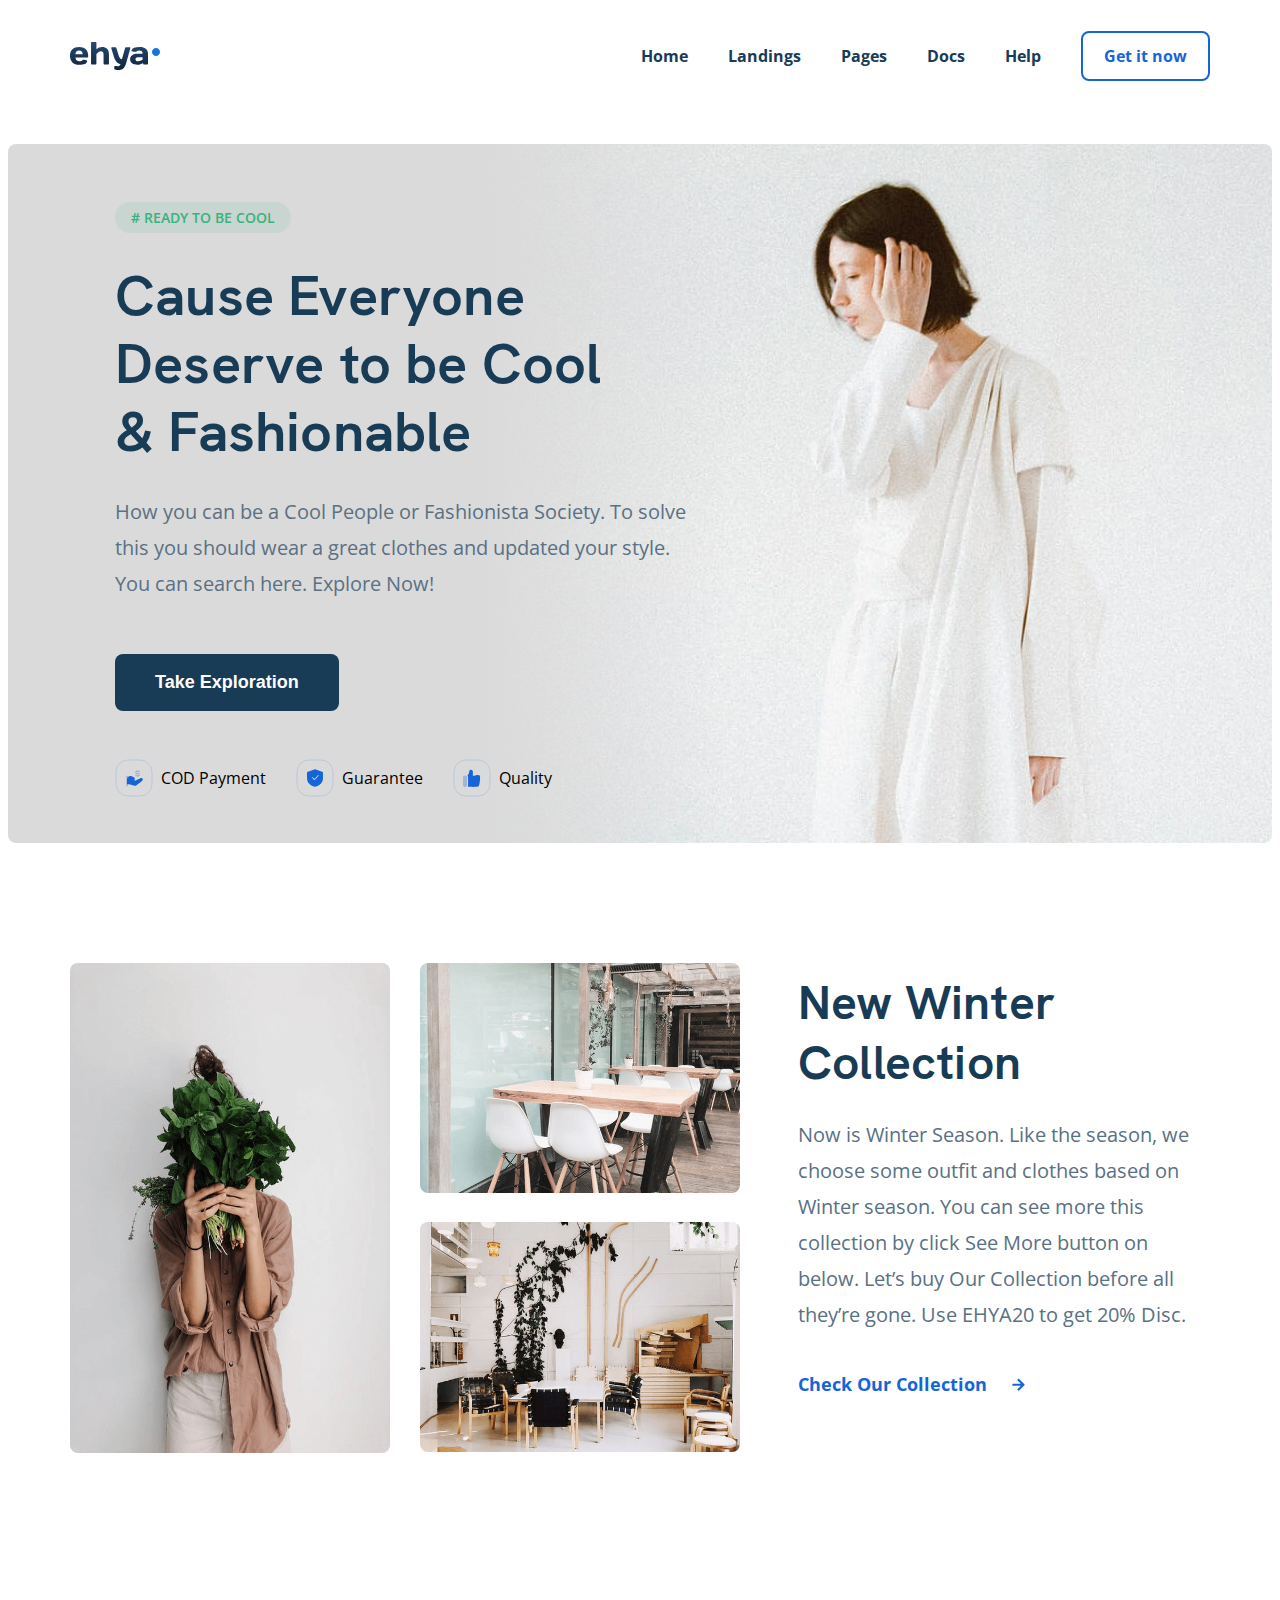
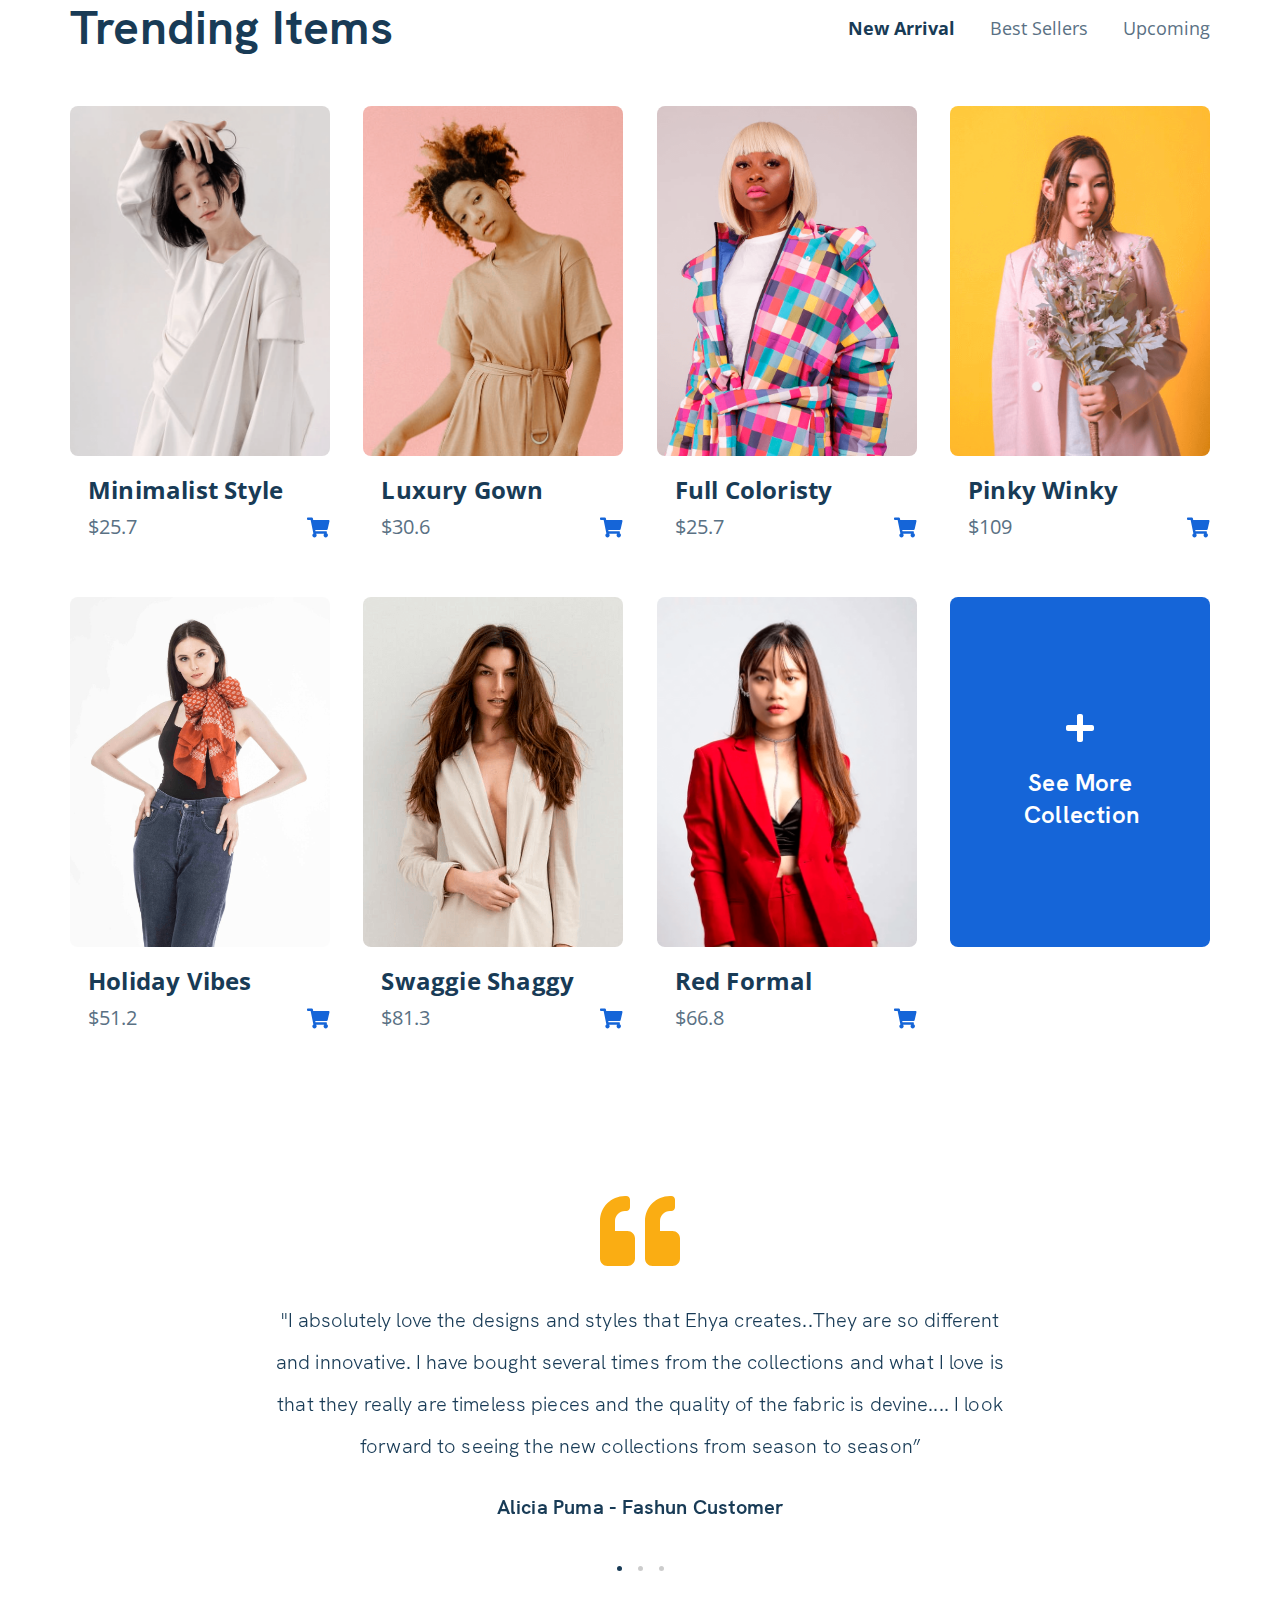
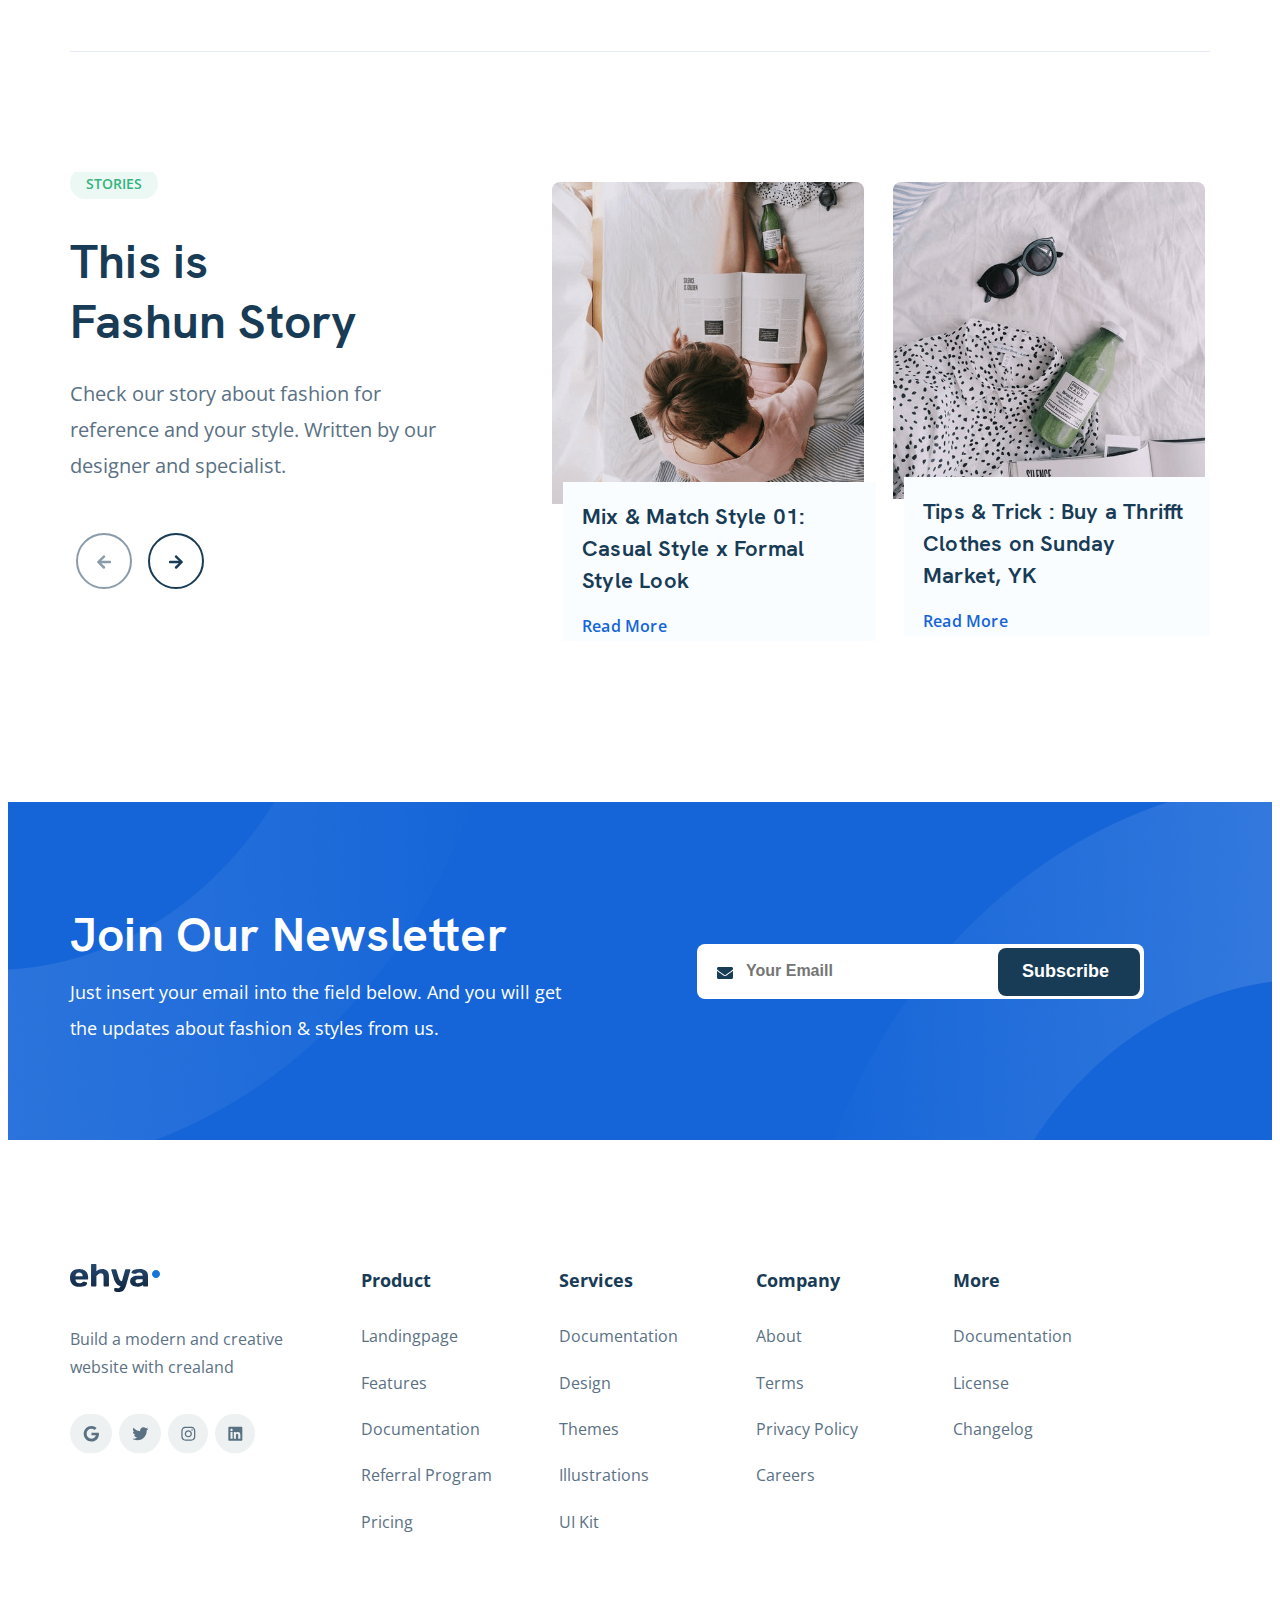
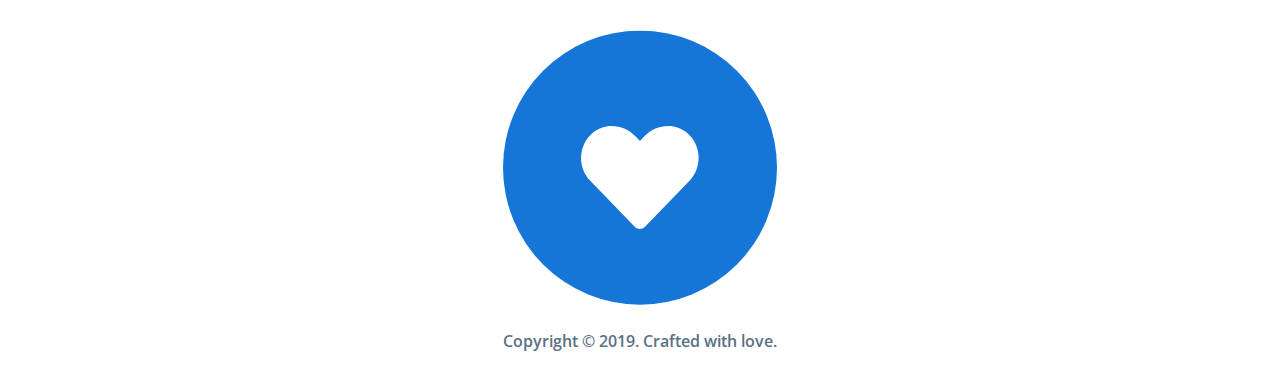
==== commit aba594ce: "dix tichki" ====
--- a/index.html
+++ b/index.html
@@ -4,7 +4,7 @@
     <meta charset="UTF-8" />
     <meta name="viewport" content="width=device-width, initial-scale=1.0" />
     <link
-      href="https://fonts.googleapis.com/css2?family=Open+Sans:wght@600;700;800&display=swap"
+      href="https://fonts.googleapis.com/css2?family=Open+Sans:wght@300;400;600;700;800&display=swap"
       rel="stylesheet"
     />
     <link rel="stylesheet" href="css/swiper-bundle.min.css" />
--- a/css/style.css
+++ b/css/style.css
@@ -1,2 +1,2 @@
-@font-face{font-family:'HK Grotesk';src:url("../fonts/grotesk/HKGrotesk-Regular.woff") format("woff");src:url("../fonts/grotesk/HKGrotesk-Regular.woff2") format("woff2");font-weight:400;font-style:normal}@font-face{font-family:'HK Grotesk';src:url("../fonts/grotesk/HKGrotesk-Medium.woff") format("woff");src:url("../fonts/grotesk/HKGrotesk-Medium.woff2") format("woff2");font-weight:500;font-style:normal}@font-face{font-family:'HK Grotesk';src:url("../fonts/grotesk/HKGrotesk-Bold.woff") format("woff");src:url("../fonts/grotesk/HKGrotesk-Bold.woff2") format("woff2");font-weight:700;font-style:normal}*{box-sizing:border-box}body{font-family:'Open Sans', sans-serif}.container{max-width:1140px;margin:auto}img{max-width:100%}.navbar{background-color:#fff;font-family:'Open Sans', sans-serif}.navbar .container{display:flex;align-items:center;justify-content:space-between;max-height:100px}.navbar-top-button{display:none}.navbar__close{display:none}.navbar-menu{font-family:'Open Sans', sans-serif;list-style-type:none;margin:0;display:flex;align-items:center;justify-content:space-between;padding:39px 0;margin-bottom:4px}.navbar-menu__item{margin-left:40px}.navbar-menu__link{text-decoration:none;line-height:22px;font-family:Open Sans;font-style:bold;font-weight:700;font-size:16px;color:#183B56}.navbar-menu__button{border-radius:8px;padding:12px 21px;background:white;border:2px solid #1565D8;outline:none;cursor:pointer}.navbar-menu__button-text{color:#1565D8;text-decoration:none;line-height:22px;font-family:Open Sans;font-style:normal;font-weight:700;font-size:16px}.hero{font-family:'Open Sans', sans-serif;margin-top:36px}.hero .container{max-width:1280px;background-image:linear-gradient(to right, #dadada 37%, rgba(255,255,255,0) 57%),url(../img/hero-image.jpg);background-repeat:no-repeat;background-position:right;background-position:100% 100%;background-color:#E8EAE9;border-radius:8px}.hero__container{max-width:1280px;padding:62px 0px 46px 107px;border-radius:8px}.hero__box{max-width:587px}.hero__box-tag{border-radius:2000px;border:none;padding:6px 16px;font-family:Open Sans;font-style:normal;font-weight:600;font-size:14px;line-height:20px;text-decoration:none;color:#36b37e;background:rgba(54,179,126,0.1)}.hero__box-title{width:89%;font-family:HK Grotesk, sans-serif;font-style:normal;font-weight:bold;font-size:56px;line-height:68px;letter-spacing:0.2px;color:#183B56;margin-top:34px;margin-bottom:0;padding:0}.hero__box-info{color:#5A7184;font-family:Open Sans;font-style:normal;font-weight:normal;font-size:20px;line-height:36px;margin-top:28px;margin-bottom:52px}.hero__button{padding:16px 40px;font-style:normal;font-weight:bold;font-size:18px;line-height:25px;background:#183B56;border-radius:8px;color:white;border:none;outline:none;margin-bottom:48px}.hero__icons{display:flex;align-items:center}.hero__icons-img{margin-right:8px}.hero__icons-items{margin-right:30px}.hero__icons-last{display:flex;align-items:center}.collection{margin-top:120px}.collection__wrapper{display:flex}.collection__wrapper__left{display:flex}.collection__wrapper__left-main{width:320px;height:490px;margin-right:30px}.collection__wrapper__left-nomain{width:320px;height:490px}.collection__wrapper__left-img-1{width:320px;height:490px;border-radius:8px}.collection__wrapper__left-img-2{width:320px;height:230px;border-radius:8px;object-fit:cover}.collection__wrapper__left-img-3{width:320px;height:230px;margin-top:24px;border-radius:8px;object-fit:cover}.collection__wrapper__right{margin-left:58px}.collection__wrapper__right-title{font-family:'HK Grotesk', sans-serif;font-style:normal;font-weight:bold;font-size:48px;line-height:60px;letter-spacing:0.2px;color:#183B56;margin-bottom:24px;margin-top:10px}.collection__wrapper__right-text{font-family:Open Sans;font-style:normal;font-weight:normal;font-size:20px;line-height:36px;color:#5A7184;margin-bottom:39px;margin-top:0}.collection__wrapper__right-link{font-family:Open Sans;font-style:normal;font-weight:bold;font-size:18px;line-height:25px;text-align:center;text-decoration:none;color:#1565D8}.collection__wrapper__right-link img{margin-left:20px}.trend{margin-top:145px;margin-bottom:108px}.trend__header{display:flex;flex-direction:row;justify-content:space-between;align-items:center;margin:0;margin-bottom:48px}.trend__header-title{margin:0;font-family:'HK Grotesk', sans-serif;font-style:normal;font-weight:bold;font-size:48px;line-height:60px;letter-spacing:0.2px;color:#183B56}.trend__header-list{display:flex;flex-direction:row;text-decoration:none;list-style:none;font-family:Open Sans;font-style:normal;font-weight:bold;font-size:18px;line-height:25px;color:#5A7184;margin:0}.trend__header-list-item{margin-left:35px;cursor:pointer;font-weight:normal;font-size:18px;line-height:25px}.trend__header-list-item--active{font-weight:bold;color:#183B56}.trend__box{display:flex;flex-direction:row;flex-wrap:wrap;justify-content:space-between}.trend__box__item-img{width:260px;height:350px;border-radius:8px;margin-bottom:13px;object-fit:cover}.trend__box__item-title{margin:0;margin-bottom:3px;font-style:normal;font-weight:bold;font-size:24px;line-height:32px;letter-spacing:0.2px;color:#183B56}.trend__box__item-more{width:260px;height:350px;background:#1565D8;border-radius:8px}.trend__box__item-costs{display:flex;align-items:center;justify-content:space-between;margin:0 18px;margin-bottom:52px}.trend__box__item-cost{font-family:Open Sans;font-style:normal;font-weight:normal;font-size:20px;line-height:36px;color:#5A7184}.trend__box__item-buy-img{margin-top:5px}.trend__box__item-more{display:flex;flex-direction:column;align-items:center;justify-content:center}.trend__box__item-more--link{width:112px;display:block;margin-top:25px;font-family:'HK Grotesk', sans-serif;font-style:normal;font-weight:bold;font-size:24px;line-height:32px;letter-spacing:0.2px;color:white;text-decoration:none;text-align:center}.content__item{display:none}.content__item--active{display:block}.reviews{margin-bottom:120px}.reviews .container{border-bottom:1px solid #E5EAF4}.reviews__wrapper{display:flex;flex-direction:column;justify-content:center;align-items:center}.reviews__wrapper-comma{margin-bottom:33px}.reviews__wrapper-text{width:64%;margin:0;margin-bottom:28px;font-family:'HK Grotesk', sans-serif;font-style:normal;font-weight:normal;font-size:20px;line-height:42px;text-align:center;letter-spacing:0.133333px;color:#183B56}.reviews__wrapper-author{margin:0;margin-bottom:133px;font-family:'HK Grotesk', sans-serif;font-style:normal;font-weight:bold;font-size:20px;line-height:24px;text-align:center;letter-spacing:0.2px;color:#183B56}.swiper__box{overflow:hidden;width:65%}.swiper-wrapper{width:100%}.swiper-button-disabled{opacity:0.5}.story{margin-bottom:134px}.story .container{display:flex;overflow:hidden}.story__box{display:flex;width:837px;margin-right:50px;margin-top:10px}.story__slider{left:373px;width:35%;padding-bottom:39px;background-color:white;z-index:10}.story__slider-tag{font-family:Open Sans;font-style:normal;font-weight:600;font-size:14px;line-height:20px;text-align:center;color:#36B37E;background:#ecf8f4;border-radius:2000px;border:none;padding:6px 16px}.story__slider-title{width:76%;font-family:'HK Grotesk', sans-serif;font-style:normal;font-weight:bold;font-size:48px;line-height:60px;letter-spacing:0.2px;color:#183B56;margin:0;margin-top:38px;margin-bottom:24px}.story__slider-text{width:95%;font-family:Open Sans;font-style:normal;font-weight:normal;font-size:20px;line-height:36px;color:#5A7184;margin:0;margin-bottom:48px}.story__slider-button-left{outline:none;border:none;background-color:white}.story__slider-button-right{outline:none;border:none;background-color:white;z-index:10}.story__one{position:relative;padding-left:83px;width:64%}.story__one-img{position:relative;z-index:1}.story__one-img img{border-radius:8px 8px 0 0px;object-fit:cover;width:312px;max-height:322px;top:10px;z-index:100}.story__one-text{padding-top:19px;padding-left:19px;top:-27px;left:11px;position:relative;background-color:#FAFDFF;font-family:'HK Grotesk', sans-serif !important;font-style:normal;font-weight:600;font-size:22px;line-height:32px;letter-spacing:0.2px;color:#183B56;z-index:5}.story__one-text--link{color:#1565D8;font-family:Open Sans;font-style:normal;font-weight:600;font-size:16px;line-height:22px}.story__one-text--title{width:92%;margin:0;margin-bottom:12px}.story__two{margin-left:28px}.story__two-img img{border-radius:8px 8px 0 0px;object-fit:cover;width:312px;height:317px}.story__two-text{width:79%;padding-left:19px;padding-top:19px;top:-27px;left:11px;position:relative;background-color:#FAFDFF;font-family:'HK Grotesk', sans-serif !important;font-style:normal;font-weight:600;font-size:22px;line-height:32px;letter-spacing:0.2px;color:#183B56}.story__two-text--link{color:#1565D8;font-family:Open Sans;font-style:normal;font-weight:600;font-size:16px;line-height:22px}.story__two-text--title{width:87%;margin:0;margin-bottom:12px}.story .swiper__c{overflow:hidden}.newsletter{background-image:url(../img/newsb.png);background-repeat:no-repeat;background-size:100% 100%}.newsletter .container{width:100%;min-height:338px;display:flex;flex-direction:row;align-items:center}.newsletter__text{width:55%}.newsletter__text-title{margin:0;font-family:'HK Grotesk', sans-serif;font-style:normal;font-weight:bold;font-size:48px;line-height:78px;letter-spacing:0.2px;color:white}.newsletter__text-info{width:82%;margin:0;font-style:normal;font-weight:normal;font-size:18px;line-height:36px;color:white}.newsletter__form{position:relative;width:447px;height:55px}.newsletter__form-subscribe label{position:absolute;top:56px;color:#f1f1f1}.newsletter__form-input{position:absolute;width:100%;height:100%;padding:20px 203px 20px 49px;border-radius:8px;outline:none;border:none;font-style:normal;font-weight:600;font-size:16px;line-height:22px}.newsletter__form-icon{position:absolute;z-index:50;top:23px;bottom:0;left:20px}.newsletter__form-button{padding:11px 31px 12px 24px;top:4px;right:4px;position:absolute;font-weight:bold;font-size:18px;line-height:25px;border:none;outline:none;color:white;background:#183B56;border-radius:8px}.footer{margin-top:114px}.footer .container{display:flex;flex-direction:column;justify-content:center}.footer-wrapper{display:flex;flex-direction:row}.footer__box{display:flex;flex-direction:row;justify-content:flex-start;padding-left:0}.footer__social{display:flex;flex-direction:row;list-style:none;justify-content:flex-start;padding-left:0}.footer__social-item{margin-right:7px}.footer__lists{display:flex;flex-direction:column;text-decoration:none;list-style:none;font-style:normal;font-weight:normal;font-size:16px;line-height:22px;justify-content:flex-start}.footer__lists-st{list-style:none;margin-top:0;padding:0}.footer__logo{align-self:start;margin-top:10px;margin-bottom:17px}.footer__info{width:22%}.footer__info-text{width:85%;font-style:normal;font-weight:normal;font-size:16px;line-height:28px;color:#5A7184}.footer__product{padding-left:40px;margin-right:67px}.footer__product-item{font-style:normal;font-weight:normal;font-size:16px;line-height:22px;color:#5A7184}.footer__services{margin-right:78px}.footer__company{margin-right:95px}.footer__items{font-style:normal;font-weight:normal;font-size:16px;line-height:22px;color:#5A7184;line-height:2.9}.footer__items:nth-child(1){color:#183B56;font-size:18px;font-weight:bold;margin-bottom:7px}.footer__copyright{margin-top:66px;display:flex;flex-direction:column;align-self:center}.footer__copyright-logo{justify-content:center;margin-bottom:8px}.footer__copyright-info{font-style:normal;font-weight:600;font-size:16px;line-height:22px;color:#5A7184}@media (max-width: 1200px){.container{max-width:960px}.hero .container{background-position:150% 100%}.hero__box-title{font-size:48px;line-height:60px;letter-spacing:0.2px}.collection__wrapper{flex-direction:column}.collection__wrapper__left{margin:auto}.collection__wrapper__left-main{width:555px}.collection__wrapper__left-img-1{width:555px;object-fit:cover}.collection__wrapper__right{margin-top:40px;margin-left:0}.collection__wrapper__right-title{font-family:'HK Grotesk', sans-serif}.story .container{flex-direction:column}.story__slider{display:flex;flex-direction:column;left:118px;width:100%;align-items:center;justify-content:center}.story__slider-title{width:100%;text-align:center;text-align:center}.story__slider-text{width:100%;text-align:center}.story__box{width:837px;margin-left:131px;margin:auto;display:flex;flex-direction:row;justify-content:space-around;margin-left:78px}.story__one{margin:0 50px;padding-left:0}.story__two{margin:0 50px}.swiper__box{width:100%;margin:auto}}@media (max-width: 1100px){.hero .container{background-position:200% 56%}}@media (max-width: 992px){.container{max-width:708px}.navbar-menu__link{font-size:14px}.navbar-menu__button-text{font-size:14px}.hero .container{background-position:100% 56%}.hero__container{padding:38px 0px 46px 23px}.hero__box-title{width:78%;font-style:normal;font-weight:bold;font-size:44px;line-height:60px;letter-spacing:0.2px}.hero__box-info{width:78%}.collection{margin-top:80px}.collection__wrapper{flex-direction:column}.collection__wrapper__left-main{width:320px;height:490px;margin-right:30px}.collection__wrapper__left-img-1{width:320px;height:490px;object-fit:cover}.collection__wrapper__right{margin-top:40px;margin-left:0}.collection__wrapper__right-title{font-family:'HK Grotesk', sans-serif;font-style:normal;font-weight:bold;font-size:48px;line-height:60px;margin-bottom:16px}.collection__wrapper__right-text{font-family:Open Sans;font-style:normal;font-weight:normal;font-size:20px;line-height:36px;margin-bottom:30px}.story__box{width:750px;margin-left:0}.story__one{margin:0 0px;margin-left:30px}.story__one-text{width:87%}.story__two{margin:0 0px;margin-left:40px}.story__two-text{width:87%}.trend__box{max-width:564px;margin:auto}.trend__header{flex-direction:column;align-items:center}.trend__header-title{margin-bottom:10px}.trend__header-list{padding:0}.trend__header-list-item{padding-left:5px;margin-left:0;margin-right:35px}.footer{margin-top:62px}.footer-wrapper{display:grid;grid-template-columns:repeat(3, 1fr);grid-auto-rows:306px}.footer__lists{font-style:normal;font-weight:normal;font-size:16px;line-height:22px}.footer__info{grid-column-start:1;grid-column-end:4;grid-row-start:1;grid-row-end:2;padding-left:33px;width:49%}.footer__info-text{margin-bottom:13px}.footer__product{grid-column-start:2;grid-column-end:2;grid-row-start:1;grid-row-end:1;margin-right:0;padding-left:77px}.footer__services{grid-column-start:3;grid-column-end:3;grid-row-start:1;grid-row-end:1;margin-right:0;padding-left:33px}.footer__company{grid-column-start:2;grid-column-end:2;grid-row-start:2;grid-row-end:2;margin-right:0;padding-left:77px;max-height:200px}.footer__more{grid-column-start:3;grid-column-end:3;grid-row-start:2;grid-row-end:2;margin-right:0;padding-left:33px}.footer__copyright{margin-top:0}}@media (max-width: 935px){.hero .container{background-position:0% 56%}}@media (max-width: 768px){.container{max-width:710px}.logo__image{margin-left:31px;margin-top:5px}.navbar{max-width:768px}.navbar-bottom{display:none;position:fixed;width:304px;height:324px;top:8px;right:11px;bottom:226px;background-color:white;box-shadow:0 0 10px rgba(0,0,0,0.5)}.navbar-bottom--visible{display:block}.navbar-top{height:64px;display:flex;align-items:center;margin-top:8px;margin-right:12px}.navbar-top-button{display:flex;margin-bottom:2px;margin-right:34px;z-index:150}.navbar__close{display:none;position:absolute;right:38px;top:13px;z-index:200}.navbar-menu{margin-top:0;flex-direction:column;align-items:flex-start;padding:37px 0}.navbar-menu__item{margin-bottom:18px;margin-left:26px}.navbar-menu__button{margin-top:4px;padding:7px 90px}.navbar--mobile_fixed{position:fixed;left:0;top:0;right:0;z-index:99}.menu-button{width:17px;height:17px;padding:0;margin-top:9px;display:flex;align-items:center;justify-content:center;flex-direction:column;justify-content:space-between;border:none;background-color:#fff;cursor:pointer;outline:none}.menu-button__line{width:22px;height:2px;background-color:#3A4C66}.hero .container{margin-top:104px;background-position:11% 1%}.hero__container{padding:37px 0px 38px 32px}.hero__box-title{width:75%;font-size:48px;font-style:normal;font-weight:bold;font-size:46px;line-height:60px;letter-spacing:0.2px}.hero__box-info{width:74%;font-size:18px;line-height:32px;margin-top:16px;margin-bottom:36px}.hero__button{padding:16px 41px;margin-bottom:38px}.hero__icons{font-family:'HK Grotesk';font-style:normal;font-weight:600;font-size:16px}.hero__icons-items{margin-right:12px}.collection__wrapper__left{margin-left:18px}.collection__wrapper__left-main{width:100%}.collection__wrapper__left-img-1{width:100%}.collection__wrapper__left-img-2{width:94%}.collection__wrapper__left-img-3{width:94%}.collection__wrapper__left-nomain{display:flex;flex-direction:column;width:100%;height:100%}.collection__wrapper__right{margin-left:19px}.collection__wrapper__right-title{font-family:'HK Grotesk', sans-serif;font-style:normal;font-weight:bold;font-size:48px;line-height:60px;margin-top:0}.trend{margin-top:79px;margin-bottom:40px}.trend__header{display:flex;flex-direction:column;margin-bottom:56px}.trend__header-title{font-family:'HK Grotesk', sans-serif;font-style:normal;font-weight:bold;font-size:48px;line-height:60px;margin-left:5px}.trend__header-list{margin-top:17px;padding-left:39px}.trend__header-list-item{margin-left:0;margin-right:33px;font-style:normal;font-size:18px;line-height:25px}.trend__box{max-width:100%;justify-content:space-around;margin-left:17px;margin:0 30px}.trend__box__item-title{margin-left:9px}.trend__box__item-img{width:280px;height:350px;margin-bottom:14px}.trend__box__item-costs{margin-left:10px;margin-bottom:50px}.trend__box__item-more{width:280px}.trend__box__item-more--link{margin-top:15px}.trend__box__item-buy{margin-right:12px}.reviews{margin-bottom:0}.reviews .container{padding-bottom:71px}.reviews__wrapper-comma{margin-bottom:21px}.reviews__wrapper-text{width:82%;margin-bottom:36px}.reviews__wrapper-author{margin-bottom:53px}.story{margin-bottom:71px}.story .container{position:relative;flex-direction:row;flex-wrap:wrap;align-items:center;margin:auto}.story__box{position:relative;width:100%;margin-left:4px;margin-right:0}.story__slider{left:0;width:100%;display:flex;flex-direction:column;align-items:center;position:relative;padding-bottom:22px}.story__slider-tag{margin-top:77px}.story__slider-title{font-family:'HK Grotesk', sans-serif;font-size:48px;margin-top:25px;margin-bottom:15px;letter-spacing:-1.8px;text-align:center}.story__slider-text{width:77%;text-align:center;margin-bottom:34px}.story__slider-button{margin-right:9px}.story__slider-button-left{margin-right:11px}.story__one{max-width:322px;display:flex;flex-direction:column;margin:auto}.story__one-text{box-shadow:0 0 10px rgba(0,0,0,0.5);width:95%;padding-top:19px;padding-left:15px}.story__one-text--title{font-family:'HK Grotesk', sans-serif;width:95%}.story__two{max-width:322px;margin:auto}.story__two-text{box-shadow:0 0 10px rgba(0,0,0,0.5);width:95%;padding-top:19px;padding-left:15px}.story__two-text--title{font-family:'HK Grotesk', sans-serif;width:95%}.newsletter .container{flex-direction:column;max-width:768px;min-height:397px}.newsletter__text{width:100%;text-align:center;margin-top:60px}.newsletter__text-info{width:67%;text-align:center;margin:auto;margin-bottom:53px}.footer{margin-top:55px}.footer-wrapper{display:grid;grid-template-columns:repeat(3, 1fr);grid-auto-rows:306px}.footer__lists{font-style:normal;font-weight:normal;font-size:16px;line-height:22px}.footer__info{grid-column-start:1;grid-column-end:4;grid-row-start:1;grid-row-end:2;padding-left:33px;width:49%}.footer__info-text{margin-bottom:13px}.footer__product{grid-column-start:2;grid-column-end:2;grid-row-start:1;grid-row-end:1;margin-right:0;padding-left:77px}.footer__services{grid-column-start:3;grid-column-end:3;grid-row-start:1;grid-row-end:1;margin-right:0;padding-left:33px}.footer__company{grid-column-start:2;grid-column-end:2;grid-row-start:2;grid-row-end:2;margin-right:0;padding-left:77px}.footer__more{grid-column-start:3;grid-column-end:3;grid-row-start:2;grid-row-end:2;margin-right:0;padding-left:33px}.footer__logo{margin-bottom:13px}}@media (max-width: 710px){.story__box{flex-direction:column}.story__one{max-width:342px}.story__two{max-width:342px}}@media only screen and (max-height: 374px){.navbar-bottom--visible{overflow:scroll}}@media (max-width: 650px){.footer{margin-top:55px}.footer-wrapper{display:grid;grid-template-columns:repeat(3, 1fr);grid-auto-rows:320px}.footer__product{margin-right:10px}}@media (max-width: 576px){.logo__image{margin-left:29px;margin-top:9px}.navbar{max-width:576px}.navbar .container{width:100%;height:88px;margin:0;padding-bottom:36px}.navbar-top__menu-button{margin-right:20px}.hero{width:100%}.hero .container{min-width:297px;border-radius:0;background-image:linear-gradient(to top, #dadada 37%, rgba(255,255,255,0) 57%),url(../img/hero-image.jpg);background-position:70% 1%;margin-top:80px;margin-bottom:66px}.hero__container{display:flex;flex-direction:column;align-items:center;padding:0}.hero__box{display:flex;flex-direction:column;align-items:center;padding-top:384px}.hero__box-title{font-size:32px;line-height:40px;text-align:center;width:93%;margin-left:0;margin-top:16px}.hero__box-info{width:82%;font-size:16px;line-height:28px;text-align:center;margin-top:21px;margin-bottom:23px}.hero__button{margin:auto;padding:11px 41px;font-weight:bold;font-size:16px;line-height:22px}.hero__icons{margin-top:24px;margin-bottom:24px;display:flex;align-items:center;flex-direction:row;flex-wrap:wrap;align-items:center}.hero__icons-items{font-family:'HK Grotesk', sans-serif;font-style:normal;font-weight:600;font-size:15px;line-height:20px;color:#183B56}.hero__icons-last{display:flex;align-items:center;align-self:center;margin-top:0px}.trend__header-list-item{margin-right:12px}.collection{margin-top:40px}.collection__wrapper__left{flex-direction:column;margin:0 0 27px 0}.collection__wrapper__left-nomain{display:flex;flex-direction:row;justify-content:center;margin:auto;margin-top:20px;margin-top:13px}.collection__wrapper__left-img-2{width:138px;height:97px;margin:0 5px}.collection__wrapper__left-img-3{width:138px;height:97px;margin-top:0;margin:0 5px}.collection__wrapper__left-main{width:290px;height:300px;margin:auto}.collection__wrapper__left-img-1{width:290px;height:300px}.collection__wrapper__right{display:flex;flex-direction:column;align-items:center;margin:auto}.collection__wrapper__right-title{font-size:28px;margin-bottom:0}.collection__wrapper__right-text{width:92%;font-size:16px;line-height:28px;text-align:center}.collection__wrapper__right-link{text-align:center;margin:auto;font-size:16px}.trend{margin-top:59px}.trend__header{align-items:center;margin-bottom:34px}.trend__header-title{font-size:28px;line-height:36px}.trend__header-list{font-size:16px;line-height:22px;padding-left:0;margin-top:23px;margin-left:1px}.trend__header-list-item{font-size:16px;line-height:22px}.trend__box{margin:auto}.trend__box__item{height:234px;margin-bottom:20px}.trend__box__item-img{width:140px;height:170px;margin-bottom:9px}.trend__box__item-title{font-size:16px;line-height:20px;margin-left:0;margin-bottom:0}.trend__box__item-costs{justify-content:start;margin-bottom:0;margin-left:0}.trend__box__item-buy{width:11%;margin-left:5px}.trend__box__item-cost{font-size:14px;line-height:24px}.trend__box__item-more{width:140px;height:170px}.trend__box__item-more--link{font-size:20px;line-height:24px;margin-top:25px}.reviews{margin-bottom:19px}.reviews__wrapper-comma{margin-bottom:14px}.reviews__wrapper-text{width:92%;font-size:18px;line-height:36px;margin-bottom:25px}.reviews__wrapper-author{font-size:20px;line-height:24px;width:60%;margin-bottom:45px}.story{margin-bottom:38px}.story__box{flex-direction:column;width:92%;margin:auto}.story__slider{padding-bottom:22px}.story__slider-title{font-size:28px;line-height:36px;margin-top:22px}.story__slider-tag{margin-top:0}.story__slider-text{width:83%;font-size:16px;line-height:28px}.story__slider-button{align-items:center;justify-content:center;display:flex}.story__slider-button-left{width:39%}.story__slider-button-right{width:39%}.story__one{height:433px}.story__one-text{top:-69px;padding-left:3px}.story__one-text--title{text-align:left;font-weight:600;font-size:20px;line-height:28px;margin-bottom:0;padding-left:20px}.story__one-text--link{margin-left:20px}.story__two{height:433px}.story__two-text{width:97%;top:-69px;padding-left:3px}.story__two-text--title{text-align:left;font-weight:600;font-size:20px;line-height:28px;margin-bottom:0;padding-left:20px;width:103%}.story__two-text--link{margin-left:20px}.newsletter__text{margin-top:66px}.newsletter__text-title{font-size:28px;line-height:36px;text-align:center;letter-spacing:0.2px}.newsletter__text-info{width:92%;font-style:normal;font-weight:normal;font-size:16px;line-height:28px;text-align:center;margin-bottom:61px}.newsletter__form{width:100%;padding:0px 8px 20px 8px}.newsletter__form-subscribe label{position:relative;font-size:14px;top:8px}.newsletter__form-input{position:relative;max-width:100%;font-size:16px;padding:13px 123px 13px 48px}.newsletter__form-icon{position:absolute;z-index:50;top:19px;bottom:0;left:36px}.newsletter__form-button{right:0;top:8px;width:100%;text-align:center;position:relative;margin-top:0px}.footer{margin-top:55px}.footer-wrapper{display:grid;grid-template-columns:repeat(2, 1fr);grid-auto-rows:306px}.footer__lists{font-style:normal;font-weight:normal;font-size:14px;line-height:20px}.footer__info{grid-column-start:1;grid-column-end:3;grid-row-start:3;grid-row-end:3;padding-left:33px;width:100%;align-items:center;padding-left:0}.footer__info-text{margin-bottom:13px;text-align:center}.footer__logo{align-self:center}.footer__product{grid-column-start:1;grid-column-end:1;grid-row-start:1;grid-row-end:1;margin-right:0;padding-left:77px}.footer__services{grid-column-start:2;grid-column-end:2;grid-row-start:1;grid-row-end:1;margin-right:0;padding-left:33px}.footer__company{grid-column-start:1;grid-column-end:1;grid-row-start:2;grid-row-end:2;margin-right:0;padding-left:77px}.footer__more{grid-column-start:2;grid-column-end:2;grid-row-start:2;grid-row-end:2;margin-right:0;padding-left:33px}.footer__copyright{display:none}}@media (max-width: 430px){.hero__icons{display:flex;flex-direction:row;align-items:center;margin-left:50px}.hero__icons-last{margin-left:100px;margin-top:20px}.footer{margin-top:55px}.footer-wrapper{display:grid;grid-template-columns:repeat(2, 1fr);grid-auto-rows:306px}.footer__lists{font-style:normal;font-weight:normal;font-size:14px;line-height:20px}.footer__info{grid-column-start:1;grid-column-end:3;grid-row-start:3;grid-row-end:3;padding-left:33px;width:100%;align-items:center;padding-left:0px}.footer__info-text{margin-bottom:13px;text-align:center}.footer__logo{align-self:center}.footer__product{grid-column-start:1;grid-column-end:1;grid-row-start:1;grid-row-end:1;margin-right:0;padding-left:20px}.footer__services{grid-column-start:2;grid-column-end:2;grid-row-start:1;grid-row-end:1;margin-right:0;padding-left:53px}.footer__company{grid-column-start:1;grid-column-end:1;grid-row-start:2;grid-row-end:2;margin-right:0;padding-left:20px}.footer__more{grid-column-start:2;grid-column-end:2;grid-row-start:2;grid-row-end:2;margin-right:0;padding-left:53px}}@media (max-width: 369px){.hero__icons{display:flex;flex-direction:row;align-items:center;margin-left:20px}.hero__icons-last{margin-left:80px;margin-top:20px}.footer{margin-top:55px}.footer__items{line-height:2.2}.footer-wrapper{display:grid;grid-template-columns:repeat(2, 1fr);grid-auto-rows:245px}.footer__lists{font-style:normal;font-weight:normal;font-size:14px;line-height:20px}.footer__info{grid-column-start:1;grid-column-end:3;grid-row-start:3;grid-row-end:3;padding-left:33px;width:100%;align-items:center;padding-left:0px;margin-top:-35px}.footer__info-text{width:90%;margin-bottom:13px;text-align:center;margin-bottom:0}.footer__logo{align-self:center;margin-bottom:-4px}.footer__product{grid-column-start:1;grid-column-end:1;grid-row-start:1;grid-row-end:1;margin-right:0;padding-left:20px}.footer__services{grid-column-start:2;grid-column-end:2;grid-row-start:1;grid-row-end:1;margin-right:0;padding-left:11px}.footer__company{grid-column-start:1;grid-column-end:1;grid-row-start:2;grid-row-end:2;margin-right:0;padding-left:20px}.footer__more{grid-auto-rows:245px;grid-column-start:2;grid-column-end:2;grid-row-start:2;grid-row-end:2;margin-right:0;padding-left:11px}}@media (max-width: 337px){.hero__icons{display:flex;flex-direction:row;align-items:center;margin-left:5px}.hero__icons-last{margin-left:100px;margin-top:0px}}@media (max-width: 320px){.navbar{max-width:320px}.navbar-bottom{left:10px;right:10px;top:8px;bottom:253px}.navbar-menu{margin-top:-5px;margin-left:10px}.navbar-menu__item{margin-left:15px}.navbar-menu__button{margin-top:4px;padding:8px 90px}.navbar__close{position:absolute;right:5px;top:8px;z-index:200}.hero__box-title{width:98%;letter-spacing:-1px}}
+@font-face{font-family:'HK Grotesk';src:url("../fonts/grotesk/HKGrotesk-Regular.woff") format("woff");src:url("../fonts/grotesk/HKGrotesk-Regular.woff2") format("woff2");font-weight:400;font-style:normal}@font-face{font-family:'HK Grotesk';src:url("../fonts/grotesk/HKGrotesk-Medium.woff") format("woff");src:url("../fonts/grotesk/HKGrotesk-Medium.woff2") format("woff2");font-weight:500;font-style:normal}@font-face{font-family:'HK Grotesk';src:url("../fonts/grotesk/HKGrotesk-Bold.woff") format("woff");src:url("../fonts/grotesk/HKGrotesk-Bold.woff2") format("woff2");font-weight:700;font-style:normal}*{box-sizing:border-box}body{font-family:'Open Sans', sans-serif}.container{max-width:1140px;margin:auto}img{max-width:100%}.navbar{background-color:#fff;font-family:'Open Sans', sans-serif}.navbar .container{display:flex;align-items:center;justify-content:space-between;max-height:100px}.navbar-top-button{display:none}.navbar__close{display:none}.navbar-menu{font-family:'Open Sans', sans-serif;list-style-type:none;margin:0;display:flex;align-items:center;justify-content:space-between;padding:39px 0;margin-bottom:4px}.navbar-menu__item{margin-left:40px}.navbar-menu__link{text-decoration:none;line-height:22px;font-family:Open Sans;font-style:bold;font-weight:700;font-size:16px;color:#183B56}.navbar-menu__button{border-radius:8px;padding:12px 21px;background:white;border:2px solid #1565D8;outline:none;cursor:pointer}.navbar-menu__button-text{color:#1565D8;text-decoration:none;line-height:22px;font-family:Open Sans;font-style:normal;font-weight:700;font-size:16px}.hero{font-family:'Open Sans', sans-serif;margin-top:36px}.hero .container{max-width:1280px;background-image:linear-gradient(to right, #dadada 37%, rgba(255,255,255,0) 57%),url(../img/hero-image.jpg);background-repeat:no-repeat;background-position:right;background-position:100% 100%;background-color:#E8EAE9;border-radius:8px}.hero__container{max-width:1280px;padding:62px 0px 46px 107px;border-radius:8px}.hero__box{max-width:587px}.hero__box-tag{border-radius:2000px;border:none;padding:6px 16px;font-family:Open Sans;font-style:normal;font-weight:600;font-size:14px;line-height:20px;text-decoration:none;color:#36b37e;background:rgba(54,179,126,0.1)}.hero__box-title{width:89%;font-family:HK Grotesk, sans-serif;font-style:normal;font-weight:bold;font-size:56px;line-height:68px;letter-spacing:0.2px;color:#183B56;margin-top:34px;margin-bottom:0;padding:0}.hero__box-info{color:#5A7184;font-family:Open Sans;font-style:normal;font-weight:normal;font-size:20px;line-height:36px;margin-top:28px;margin-bottom:52px}.hero__button{padding:16px 40px;font-style:normal;font-weight:bold;font-size:18px;line-height:25px;background:#183B56;border-radius:8px;color:white;border:none;outline:none;margin-bottom:48px}.hero__icons{display:flex;align-items:center}.hero__icons-img{margin-right:8px}.hero__icons-items{margin-right:30px}.hero__icons-last{display:flex;align-items:center}.collection{margin-top:120px}.collection__wrapper{display:flex}.collection__wrapper__left{display:flex}.collection__wrapper__left-main{width:320px;height:490px;margin-right:30px}.collection__wrapper__left-nomain{width:320px;height:490px}.collection__wrapper__left-img-1{width:320px;height:490px;border-radius:8px}.collection__wrapper__left-img-2{width:320px;height:230px;border-radius:8px;object-fit:cover}.collection__wrapper__left-img-3{width:320px;height:230px;margin-top:24px;border-radius:8px;object-fit:cover}.collection__wrapper__right{margin-left:58px}.collection__wrapper__right-title{font-family:'HK Grotesk', sans-serif;font-style:normal;font-weight:bold;font-size:48px;line-height:60px;letter-spacing:0.2px;color:#183B56;margin-bottom:24px;margin-top:10px}.collection__wrapper__right-text{font-family:Open Sans;font-style:normal;font-weight:normal;font-size:20px;line-height:36px;color:#5A7184;margin-bottom:39px;margin-top:0}.collection__wrapper__right-link{font-family:Open Sans;font-style:normal;font-weight:bold;font-size:18px;line-height:25px;text-align:center;text-decoration:none;color:#1565D8}.collection__wrapper__right-link img{margin-left:20px}.trend{margin-top:145px;margin-bottom:108px}.trend__header{display:flex;flex-direction:row;justify-content:space-between;align-items:center;margin:0;margin-bottom:48px}.trend__header-title{margin:0;font-family:'HK Grotesk', sans-serif;font-style:normal;font-weight:bold;font-size:48px;line-height:60px;letter-spacing:0.2px;color:#183B56}.trend__header-list{display:flex;flex-direction:row;text-decoration:none;list-style:none;font-family:Open Sans;font-style:normal;font-weight:bold;font-size:18px;line-height:25px;color:#5A7184;margin:0}.trend__header-list-item{margin-left:35px;cursor:pointer;font-weight:normal;font-size:18px;line-height:25px}.trend__header-list-item--active{font-weight:bold;color:#183B56}.trend__box{display:flex;flex-direction:row;flex-wrap:wrap;justify-content:space-between}.trend__box__item-img{width:260px;height:350px;border-radius:8px;margin-bottom:13px;object-fit:cover}.trend__box__item-title{margin:0;margin-left:18px;margin-bottom:3px;font-style:normal;font-weight:bold;font-size:24px;line-height:32px;letter-spacing:0.2px;color:#183B56}.trend__box__item-more{width:260px;height:350px;background:#1565D8;border-radius:8px}.trend__box__item-costs{display:flex;align-items:center;justify-content:space-between;margin:0 18px;margin-right:0;margin-bottom:52px}.trend__box__item-cost{font-family:Open Sans;font-style:normal;font-weight:normal;font-size:20px;line-height:36px;color:#5A7184}.trend__box__item-buy-img{margin-top:5px}.trend__box__item-more{display:flex;flex-direction:column;align-items:center;justify-content:center}.trend__box__item-more--link{width:112px;display:block;margin-top:25px;font-family:'HK Grotesk', sans-serif;font-style:normal;font-weight:bold;font-size:24px;line-height:32px;letter-spacing:0.2px;color:white;text-decoration:none;text-align:center}.content__item{display:none}.content__item--active{display:block}.reviews{margin-bottom:120px}.reviews .container{border-bottom:1px solid #E5EAF4;padding-bottom:65px}.reviews__wrapper{display:flex;flex-direction:column;justify-content:center;align-items:center}.reviews__wrapper-comma{margin-bottom:33px}.reviews__wrapper-text{width:64%;margin:0;margin-bottom:28px;font-family:'HK Grotesk', sans-serif;font-style:normal;font-weight:normal;font-size:20px;line-height:42px;text-align:center;letter-spacing:0.133333px;color:#183B56}.reviews__wrapper-author{margin:0;margin-bottom:67px;font-family:'HK Grotesk', sans-serif;font-style:normal;font-weight:bold;font-size:20px;line-height:24px;text-align:center;letter-spacing:0.2px;color:#183B56}.swiper-pagination-bullet{width:5px;height:5px;margin:0px 8px}.swiper-pagination-bullet-active{background-color:#183B56}.swiper-container-horizontal .swiper-pagination-bullets .swiper-pagination-bullet{margin:0px 8px}.swiper__box{overflow:hidden;width:65%}.swiper-wrapper{width:100%}.swiper-button-disabled{opacity:0.5 !important}.story{margin-bottom:134px}.story .container{display:flex;overflow:hidden}.story__box{display:flex;width:837px;margin-right:50px;margin-top:10px}.story__slider{left:373px;width:35%;padding-bottom:39px;background-color:white;z-index:10}.story__slider-tag{font-family:Open Sans;font-style:normal;font-weight:600;font-size:14px;line-height:20px;text-align:center;color:#36B37E;background:#ecf8f4;border-radius:2000px;border:none;padding:6px 16px}.story__slider-title{width:76%;font-family:'HK Grotesk', sans-serif;font-style:normal;font-weight:bold;font-size:48px;line-height:60px;letter-spacing:0.2px;color:#183B56;margin:0;margin-top:38px;margin-bottom:24px}.story__slider-text{width:95%;font-family:Open Sans;font-style:normal;font-weight:normal;font-size:20px;line-height:36px;color:#5A7184;margin:0;margin-bottom:48px}.story__slider-button-left{outline:none;border:none;background-color:white;opacity:1}.story__slider-button-right{outline:none;border:none;background-color:white;z-index:10}.story__one{position:relative;padding-left:83px;width:64%}.story__one-img{position:relative;z-index:1}.story__one-img img{border-radius:8px 8px 0 0px;object-fit:cover;width:312px;max-height:322px;top:10px;z-index:100}.story__one-text{padding-top:19px;padding-left:19px;top:-27px;left:11px;position:relative;background-color:#FAFDFF;font-family:'HK Grotesk', sans-serif !important;font-style:normal;font-weight:600;font-size:22px;line-height:32px;letter-spacing:0.2px;color:#183B56;z-index:5}.story__one-text--link{color:#1565D8;font-family:Open Sans;font-style:normal;font-weight:600;font-size:16px;line-height:22px}.story__one-text--title{width:92%;margin:0;margin-bottom:12px}.story__two{margin-left:28px}.story__two-img img{border-radius:8px 8px 0 0px;object-fit:cover;width:312px;height:317px}.story__two-text{width:79%;padding-left:19px;padding-top:19px;top:-27px;left:11px;position:relative;background-color:#FAFDFF;font-family:'HK Grotesk', sans-serif !important;font-style:normal;font-weight:600;font-size:22px;line-height:32px;letter-spacing:0.2px;color:#183B56}.story__two-text--link{color:#1565D8;font-family:Open Sans;font-style:normal;font-weight:600;font-size:16px;line-height:22px}.story__two-text--title{width:87%;margin:0;margin-bottom:12px}.story .swiper__c{overflow:hidden}.newsletter{background-image:url(../img/newsb.png);background-repeat:no-repeat;background-size:100% 100%}.newsletter .container{width:100%;min-height:338px;display:flex;flex-direction:row;align-items:center}.newsletter__text{width:55%}.newsletter__text-title{margin:0;font-family:'HK Grotesk', sans-serif;font-style:normal;font-weight:bold;font-size:48px;line-height:78px;letter-spacing:0.2px;color:white}.newsletter__text-info{width:82%;margin:0;font-style:normal;font-weight:normal;font-size:18px;line-height:36px;color:white}.newsletter__form{position:relative;width:447px;height:55px}.newsletter__form-subscribe label{position:absolute;top:56px;color:#f1f1f1}.newsletter__form-input{position:absolute;width:100%;height:100%;padding:20px 203px 20px 49px;border-radius:8px;outline:none;border:none;font-style:normal;font-weight:600;font-size:16px;line-height:22px}.newsletter__form-icon{position:absolute;z-index:50;top:23px;bottom:0;left:20px}.newsletter__form-button{padding:11px 31px 12px 24px;top:4px;right:4px;position:absolute;font-weight:bold;font-size:18px;line-height:25px;border:none;outline:none;color:white;background:#183B56;border-radius:8px}.footer{margin-top:114px}.footer .container{display:flex;flex-direction:column;justify-content:center}.footer-wrapper{display:flex;flex-direction:row}.footer__box{display:flex;flex-direction:row;justify-content:flex-start;padding-left:0}.footer__social{display:flex;flex-direction:row;list-style:none;justify-content:flex-start;padding-left:0}.footer__social-item{margin-right:7px}.footer__lists{display:flex;flex-direction:column;text-decoration:none;list-style:none;font-style:normal;font-weight:normal;font-size:16px;line-height:22px;justify-content:flex-start}.footer__lists-st{list-style:none;margin-top:0;padding:0}.footer__logo{align-self:start;margin-top:10px;margin-bottom:17px}.footer__info{width:22%}.footer__info-text{width:85%;font-style:normal;font-weight:normal;font-size:16px;line-height:28px;color:#5A7184}.footer__product{padding-left:40px;margin-right:67px}.footer__product-item{font-style:normal;font-weight:normal;font-size:16px;line-height:22px;color:#5A7184}.footer__services{margin-right:78px}.footer__company{margin-right:95px}.footer__items{font-style:normal;font-weight:normal;font-size:16px;line-height:22px;color:#5A7184;line-height:2.9}.footer__items:nth-child(1){color:#183B56;font-size:18px;font-weight:bold;margin-bottom:7px}.footer__copyright{margin-top:66px;display:flex;flex-direction:column;align-self:center}.footer__copyright-logo{justify-content:center;margin-bottom:8px}.footer__copyright-info{font-style:normal;font-weight:600;font-size:16px;line-height:22px;color:#5A7184}@media (max-width: 1200px){.container{max-width:960px}.hero .container{background-position:150% 100%}.hero__box-title{font-size:48px;line-height:60px;letter-spacing:0.2px}.collection__wrapper{flex-direction:column}.collection__wrapper__left{margin:auto}.collection__wrapper__left-main{width:555px}.collection__wrapper__left-img-1{width:555px;object-fit:cover}.collection__wrapper__right{margin-top:40px;margin-left:0}.collection__wrapper__right-title{font-family:'HK Grotesk', sans-serif}.story .container{flex-direction:column}.story__slider{display:flex;flex-direction:column;left:118px;width:100%;align-items:center;justify-content:center}.story__slider-title{width:100%;text-align:center;text-align:center}.story__slider-text{width:100%;text-align:center}.story__box{width:837px;margin-left:131px;margin:auto;display:flex;flex-direction:row;justify-content:space-around;margin-left:78px}.story__one{margin:0 50px;padding-left:0}.story__two{margin:0 50px}.swiper__box{width:100%;margin:auto}}@media (max-width: 1100px){.hero .container{background-position:200% 56%}}@media (max-width: 992px){.container{max-width:708px}.navbar-menu__link{font-size:14px}.navbar-menu__button-text{font-size:14px}.hero .container{background-position:100% 56%}.hero__container{padding:38px 0px 46px 23px}.hero__box-title{width:78%;font-style:normal;font-weight:bold;font-size:44px;line-height:60px;letter-spacing:0.2px}.hero__box-info{width:78%}.collection{margin-top:80px}.collection__wrapper{flex-direction:column}.collection__wrapper__left-main{width:320px;height:490px;margin-right:30px}.collection__wrapper__left-img-1{width:320px;height:490px;object-fit:cover}.collection__wrapper__right{margin-top:40px;margin-left:0}.collection__wrapper__right-title{font-family:'HK Grotesk', sans-serif;font-style:normal;font-weight:bold;font-size:48px;line-height:60px;margin-bottom:16px}.collection__wrapper__right-text{font-family:Open Sans;font-style:normal;font-weight:normal;font-size:20px;line-height:36px;margin-bottom:30px}.story__box{width:750px;margin-left:0}.story__one{margin:0 0px;margin-left:30px}.story__one-text{width:87%}.story__two{margin:0 0px;margin-left:40px}.story__two-text{width:87%}.trend__box{max-width:564px;margin:auto}.trend__header{flex-direction:column;align-items:center}.trend__header-title{margin-bottom:10px}.trend__header-list{padding:0}.trend__header-list-item{padding-left:5px;margin-left:0;margin-right:35px}.footer{margin-top:62px}.footer-wrapper{display:grid;grid-template-columns:repeat(3, 1fr);grid-auto-rows:306px}.footer__lists{font-style:normal;font-weight:normal;font-size:16px;line-height:22px}.footer__info{grid-column-start:1;grid-column-end:4;grid-row-start:1;grid-row-end:2;padding-left:33px;width:49%}.footer__info-text{margin-bottom:13px}.footer__product{grid-column-start:2;grid-column-end:2;grid-row-start:1;grid-row-end:1;margin-right:0;padding-left:77px}.footer__services{grid-column-start:3;grid-column-end:3;grid-row-start:1;grid-row-end:1;margin-right:0;padding-left:33px}.footer__company{grid-column-start:2;grid-column-end:2;grid-row-start:2;grid-row-end:2;margin-right:0;padding-left:77px;max-height:200px}.footer__more{grid-column-start:3;grid-column-end:3;grid-row-start:2;grid-row-end:2;margin-right:0;padding-left:33px}.footer__copyright{margin-top:0}}@media (max-width: 935px){.hero .container{background-position:0% 56%}}@media (max-width: 768px){.container{max-width:710px}.logo__image{margin-left:31px;margin-top:5px}.navbar{max-width:768px}.navbar-bottom{display:none;position:fixed;width:304px;height:324px;top:8px;right:11px;bottom:226px;background-color:white;box-shadow:0 0 10px rgba(0,0,0,0.5)}.navbar-bottom--visible{display:block}.navbar-top{height:64px;display:flex;align-items:center;margin-top:8px;margin-right:12px}.navbar-top-button{display:flex;margin-bottom:2px;margin-right:34px;z-index:150}.navbar__close{display:none;position:absolute;right:38px;top:13px;z-index:200}.navbar-menu{margin-top:0;flex-direction:column;align-items:flex-start;padding:37px 0}.navbar-menu__item{margin-bottom:18px;margin-left:26px}.navbar-menu__button{margin-top:4px;padding:7px 90px}.navbar--mobile_fixed{position:fixed;left:0;top:0;right:0;z-index:99}.menu-button{width:17px;height:17px;padding:0;margin-top:9px;display:flex;align-items:center;justify-content:center;flex-direction:column;justify-content:space-between;border:none;background-color:#fff;cursor:pointer;outline:none}.menu-button__line{width:22px;height:2px;background-color:#3A4C66}.hero .container{margin-top:104px;background-position:11% 1%}.hero__container{padding:37px 0px 38px 32px}.hero__box-title{width:75%;font-size:48px;font-style:normal;font-weight:bold;font-size:46px;line-height:60px;letter-spacing:0.2px}.hero__box-info{width:74%;font-size:18px;line-height:32px;margin-top:16px;margin-bottom:36px}.hero__button{padding:16px 41px;margin-bottom:38px}.hero__icons{font-family:'HK Grotesk';font-style:normal;font-weight:600;font-size:16px}.hero__icons-items{margin-right:12px}.collection__wrapper__left{margin-left:18px}.collection__wrapper__left-main{width:100%}.collection__wrapper__left-img-1{width:100%}.collection__wrapper__left-img-2{width:94%}.collection__wrapper__left-img-3{width:94%}.collection__wrapper__left-nomain{display:flex;flex-direction:column;width:100%;height:100%}.collection__wrapper__right{margin-left:19px}.collection__wrapper__right-title{font-family:'HK Grotesk', sans-serif;font-style:normal;font-weight:bold;font-size:48px;line-height:60px;margin-top:0}.trend{margin-top:79px;margin-bottom:40px}.trend__header{display:flex;flex-direction:column;margin-bottom:56px}.trend__header-title{font-family:'HK Grotesk', sans-serif;font-style:normal;font-weight:bold;font-size:48px;line-height:60px;margin-left:5px}.trend__header-list{margin-top:17px;padding-left:39px}.trend__header-list-item{margin-left:0;margin-right:33px;font-style:normal;font-size:18px;line-height:25px}.trend__box{max-width:100%;justify-content:space-around;margin-left:17px;margin:0 30px}.trend__box__item-title{margin-left:9px}.trend__box__item-img{width:280px;height:350px;margin-bottom:14px}.trend__box__item-costs{margin-left:10px;margin-bottom:50px}.trend__box__item-more{width:280px}.trend__box__item-more--link{margin-top:15px}.trend__box__item-buy{margin-right:12px}.reviews{margin-bottom:0}.reviews .container{padding-bottom:71px}.reviews__wrapper-comma{margin-bottom:21px}.reviews__wrapper-text{width:82%;margin-bottom:36px}.reviews__wrapper-author{margin-bottom:53px}.story{margin-bottom:71px}.story .container{position:relative;flex-direction:row;flex-wrap:wrap;align-items:center;margin:auto}.story__box{position:relative;width:100%;margin-left:4px;margin-right:0}.story__slider{left:0;width:100%;display:flex;flex-direction:column;align-items:center;position:relative;padding-bottom:22px}.story__slider-tag{margin-top:77px}.story__slider-title{font-family:'HK Grotesk', sans-serif;font-size:48px;margin-top:25px;margin-bottom:15px;letter-spacing:-1.8px;text-align:center}.story__slider-text{width:77%;text-align:center;margin-bottom:34px}.story__slider-button{margin-right:9px}.story__slider-button-left{margin-right:11px}.story__one{max-width:322px;display:flex;flex-direction:column;margin:auto}.story__one-text{box-shadow:0 0 10px rgba(0,0,0,0.5);width:95%;padding-top:19px;padding-left:15px}.story__one-text--title{font-family:'HK Grotesk', sans-serif;width:95%}.story__two{max-width:322px;margin:auto}.story__two-text{box-shadow:0 0 10px rgba(0,0,0,0.5);width:95%;padding-top:19px;padding-left:15px}.story__two-text--title{font-family:'HK Grotesk', sans-serif;width:95%}.newsletter .container{flex-direction:column;max-width:768px;min-height:397px}.newsletter__text{width:100%;text-align:center;margin-top:60px}.newsletter__text-info{width:67%;text-align:center;margin:auto;margin-bottom:53px}.footer{margin-top:55px}.footer-wrapper{display:grid;grid-template-columns:repeat(3, 1fr);grid-auto-rows:306px}.footer__lists{font-style:normal;font-weight:normal;font-size:16px;line-height:22px}.footer__info{grid-column-start:1;grid-column-end:4;grid-row-start:1;grid-row-end:2;padding-left:33px;width:49%}.footer__info-text{margin-bottom:13px}.footer__product{grid-column-start:2;grid-column-end:2;grid-row-start:1;grid-row-end:1;margin-right:0;padding-left:77px}.footer__services{grid-column-start:3;grid-column-end:3;grid-row-start:1;grid-row-end:1;margin-right:0;padding-left:33px}.footer__company{grid-column-start:2;grid-column-end:2;grid-row-start:2;grid-row-end:2;margin-right:0;padding-left:77px}.footer__more{grid-column-start:3;grid-column-end:3;grid-row-start:2;grid-row-end:2;margin-right:0;padding-left:33px}.footer__logo{margin-bottom:13px}}@media (max-width: 710px){.story__box{flex-direction:column}.story__one{max-width:342px}.story__two{max-width:342px}}@media only screen and (max-height: 374px){.navbar-bottom--visible{overflow:scroll}}@media (max-width: 650px){.footer{margin-top:55px}.footer-wrapper{display:grid;grid-template-columns:repeat(3, 1fr);grid-auto-rows:320px}.footer__product{margin-right:10px}}@media (max-width: 576px){.logo__image{margin-left:29px;margin-top:9px}.navbar{max-width:576px}.navbar .container{width:100%;height:88px;margin:0;padding-bottom:36px}.navbar-top__menu-button{margin-right:20px}.hero{width:100%}.hero .container{min-width:297px;border-radius:0;background-image:linear-gradient(to top, #dadada 37%, rgba(255,255,255,0) 57%),url(../img/hero-image.jpg);background-position:70% 1%;margin-top:80px;margin-bottom:66px}.hero__container{display:flex;flex-direction:column;align-items:center;padding:0}.hero__box{display:flex;flex-direction:column;align-items:center;padding-top:384px}.hero__box-title{font-size:32px;line-height:40px;text-align:center;width:93%;margin-left:0;margin-top:16px}.hero__box-info{width:82%;font-size:16px;line-height:28px;text-align:center;margin-top:21px;margin-bottom:23px}.hero__button{margin:auto;padding:11px 41px;font-weight:bold;font-size:16px;line-height:22px}.hero__icons{margin-top:24px;margin-bottom:24px;display:flex;align-items:center;flex-direction:row;flex-wrap:wrap;align-items:center}.hero__icons-items{font-family:'HK Grotesk', sans-serif;font-style:normal;font-weight:600;font-size:15px;line-height:20px;color:#183B56}.hero__icons-last{display:flex;align-items:center;align-self:center;margin-top:0px}.trend__header-list-item{margin-right:12px}.collection{margin-top:40px}.collection__wrapper__left{flex-direction:column;margin:0 0 27px 0}.collection__wrapper__left-nomain{display:flex;flex-direction:row;justify-content:center;margin:auto;margin-top:20px;margin-top:13px}.collection__wrapper__left-img-2{width:138px;height:97px;margin:0 5px}.collection__wrapper__left-img-3{width:138px;height:97px;margin-top:0;margin:0 5px}.collection__wrapper__left-main{width:290px;height:300px;margin:auto}.collection__wrapper__left-img-1{width:290px;height:300px}.collection__wrapper__right{display:flex;flex-direction:column;align-items:center;margin:auto}.collection__wrapper__right-title{font-size:28px;margin-bottom:0}.collection__wrapper__right-text{width:92%;font-size:16px;line-height:28px;text-align:center}.collection__wrapper__right-link{text-align:center;margin:auto;font-size:16px}.trend{margin-top:59px}.trend__header{align-items:center;margin-bottom:34px}.trend__header-title{font-size:28px;line-height:36px}.trend__header-list{font-size:16px;line-height:22px;padding-left:0;margin-top:23px;margin-left:1px}.trend__header-list-item{font-size:16px;line-height:22px}.trend__box{margin:auto}.trend__box__item{height:234px;margin-bottom:20px}.trend__box__item-img{width:140px;height:170px;margin-bottom:9px}.trend__box__item-title{font-size:16px;line-height:20px;margin-left:0;margin-bottom:0}.trend__box__item-costs{justify-content:start;margin-bottom:0;margin-left:0}.trend__box__item-buy{width:11%;margin-left:5px}.trend__box__item-cost{font-size:14px;line-height:24px}.trend__box__item-more{width:140px;height:170px}.trend__box__item-more--link{font-size:20px;line-height:24px;margin-top:25px}.reviews{margin-bottom:19px}.reviews__wrapper-comma{margin-bottom:14px}.reviews__wrapper-text{width:92%;font-size:18px;line-height:36px;margin-bottom:25px}.reviews__wrapper-author{font-size:20px;line-height:24px;width:60%;margin-bottom:45px}.story{margin-bottom:38px}.story__box{flex-direction:column;width:92%;margin:auto}.story__slider{padding-bottom:22px}.story__slider-title{font-size:28px;line-height:36px;margin-top:22px}.story__slider-tag{margin-top:0}.story__slider-text{width:83%;font-size:16px;line-height:28px}.story__slider-button{align-items:center;justify-content:center;display:flex}.story__slider-button-left{width:39%}.story__slider-button-right{width:39%}.story__one{height:433px}.story__one-text{top:-69px;padding-left:3px}.story__one-text--title{text-align:left;font-weight:600;font-size:20px;line-height:28px;margin-bottom:0;padding-left:20px}.story__one-text--link{margin-left:20px}.story__two{height:433px}.story__two-text{width:97%;top:-69px;padding-left:3px}.story__two-text--title{text-align:left;font-weight:600;font-size:20px;line-height:28px;margin-bottom:0;padding-left:20px;width:103%}.story__two-text--link{margin-left:20px}.newsletter__text{margin-top:66px}.newsletter__text-title{font-size:28px;line-height:36px;text-align:center;letter-spacing:0.2px}.newsletter__text-info{width:92%;font-style:normal;font-weight:normal;font-size:16px;line-height:28px;text-align:center;margin-bottom:61px}.newsletter__form{width:100%;padding:0px 8px 20px 8px}.newsletter__form-subscribe label{position:relative;font-size:14px;top:8px}.newsletter__form-input{position:relative;max-width:100%;font-size:16px;padding:13px 123px 13px 48px}.newsletter__form-icon{position:absolute;z-index:50;top:19px;bottom:0;left:36px}.newsletter__form-button{right:0;top:8px;width:100%;text-align:center;position:relative;margin-top:0px}.footer{margin-top:55px}.footer-wrapper{display:grid;grid-template-columns:repeat(2, 1fr);grid-auto-rows:306px}.footer__lists{font-style:normal;font-weight:normal;font-size:14px;line-height:20px}.footer__info{grid-column-start:1;grid-column-end:3;grid-row-start:3;grid-row-end:3;padding-left:33px;width:100%;align-items:center;padding-left:0}.footer__info-text{margin-bottom:13px;text-align:center}.footer__logo{align-self:center}.footer__product{grid-column-start:1;grid-column-end:1;grid-row-start:1;grid-row-end:1;margin-right:0;padding-left:77px}.footer__services{grid-column-start:2;grid-column-end:2;grid-row-start:1;grid-row-end:1;margin-right:0;padding-left:33px}.footer__company{grid-column-start:1;grid-column-end:1;grid-row-start:2;grid-row-end:2;margin-right:0;padding-left:77px}.footer__more{grid-column-start:2;grid-column-end:2;grid-row-start:2;grid-row-end:2;margin-right:0;padding-left:33px}.footer__copyright{display:none}}@media (max-width: 430px){.hero__icons{display:flex;flex-direction:row;align-items:center;margin-left:50px}.hero__icons-last{margin-left:100px;margin-top:20px}.footer{margin-top:55px}.footer-wrapper{display:grid;grid-template-columns:repeat(2, 1fr);grid-auto-rows:306px}.footer__lists{font-style:normal;font-weight:normal;font-size:14px;line-height:20px}.footer__info{grid-column-start:1;grid-column-end:3;grid-row-start:3;grid-row-end:3;padding-left:33px;width:100%;align-items:center;padding-left:0px}.footer__info-text{margin-bottom:13px;text-align:center}.footer__logo{align-self:center}.footer__product{grid-column-start:1;grid-column-end:1;grid-row-start:1;grid-row-end:1;margin-right:0;padding-left:20px}.footer__services{grid-column-start:2;grid-column-end:2;grid-row-start:1;grid-row-end:1;margin-right:0;padding-left:53px}.footer__company{grid-column-start:1;grid-column-end:1;grid-row-start:2;grid-row-end:2;margin-right:0;padding-left:20px}.footer__more{grid-column-start:2;grid-column-end:2;grid-row-start:2;grid-row-end:2;margin-right:0;padding-left:53px}}@media (max-width: 369px){.hero__icons{display:flex;flex-direction:row;align-items:center;margin-left:20px}.hero__icons-last{margin-left:80px;margin-top:20px}.footer{margin-top:55px}.footer__items{line-height:2.2}.footer-wrapper{display:grid;grid-template-columns:repeat(2, 1fr);grid-auto-rows:245px}.footer__lists{font-style:normal;font-weight:normal;font-size:14px;line-height:20px}.footer__info{grid-column-start:1;grid-column-end:3;grid-row-start:3;grid-row-end:3;padding-left:33px;width:100%;align-items:center;padding-left:0px;margin-top:-35px}.footer__info-text{width:90%;margin-bottom:13px;text-align:center;margin-bottom:0}.footer__logo{align-self:center;margin-bottom:-4px}.footer__product{grid-column-start:1;grid-column-end:1;grid-row-start:1;grid-row-end:1;margin-right:0;padding-left:20px}.footer__services{grid-column-start:2;grid-column-end:2;grid-row-start:1;grid-row-end:1;margin-right:0;padding-left:11px}.footer__company{grid-column-start:1;grid-column-end:1;grid-row-start:2;grid-row-end:2;margin-right:0;padding-left:20px}.footer__more{grid-auto-rows:245px;grid-column-start:2;grid-column-end:2;grid-row-start:2;grid-row-end:2;margin-right:0;padding-left:11px}}@media (max-width: 337px){.hero__icons{display:flex;flex-direction:row;align-items:center;margin-left:5px}.hero__icons-last{margin-left:100px;margin-top:0px}}@media (max-width: 320px){.navbar{max-width:320px}.navbar-bottom{left:10px;right:10px;top:8px;bottom:253px}.navbar-menu{margin-top:-5px;margin-left:10px}.navbar-menu__item{margin-left:15px}.navbar-menu__button{margin-top:4px;padding:8px 90px}.navbar__close{position:absolute;right:5px;top:8px;z-index:200}.hero__box-title{width:98%;letter-spacing:-1px}}
 /*# sourceMappingURL=style.css.map */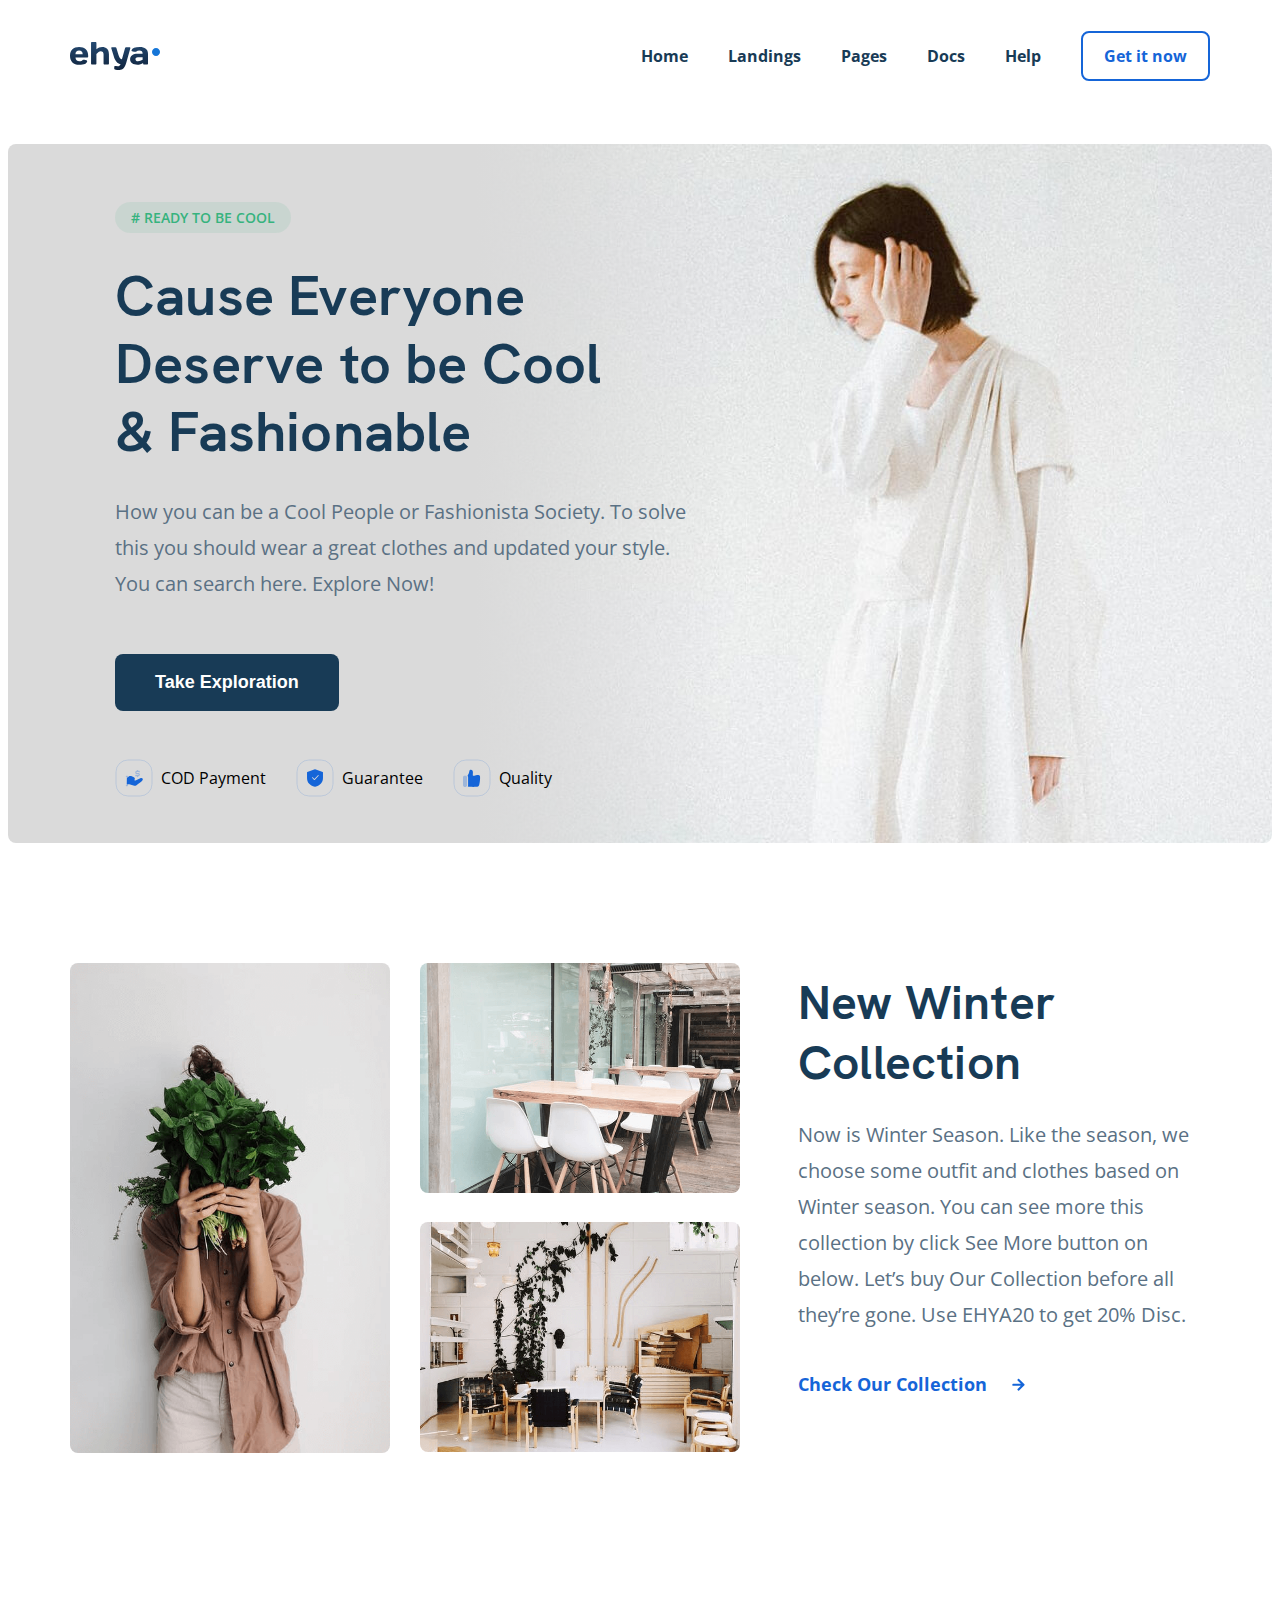
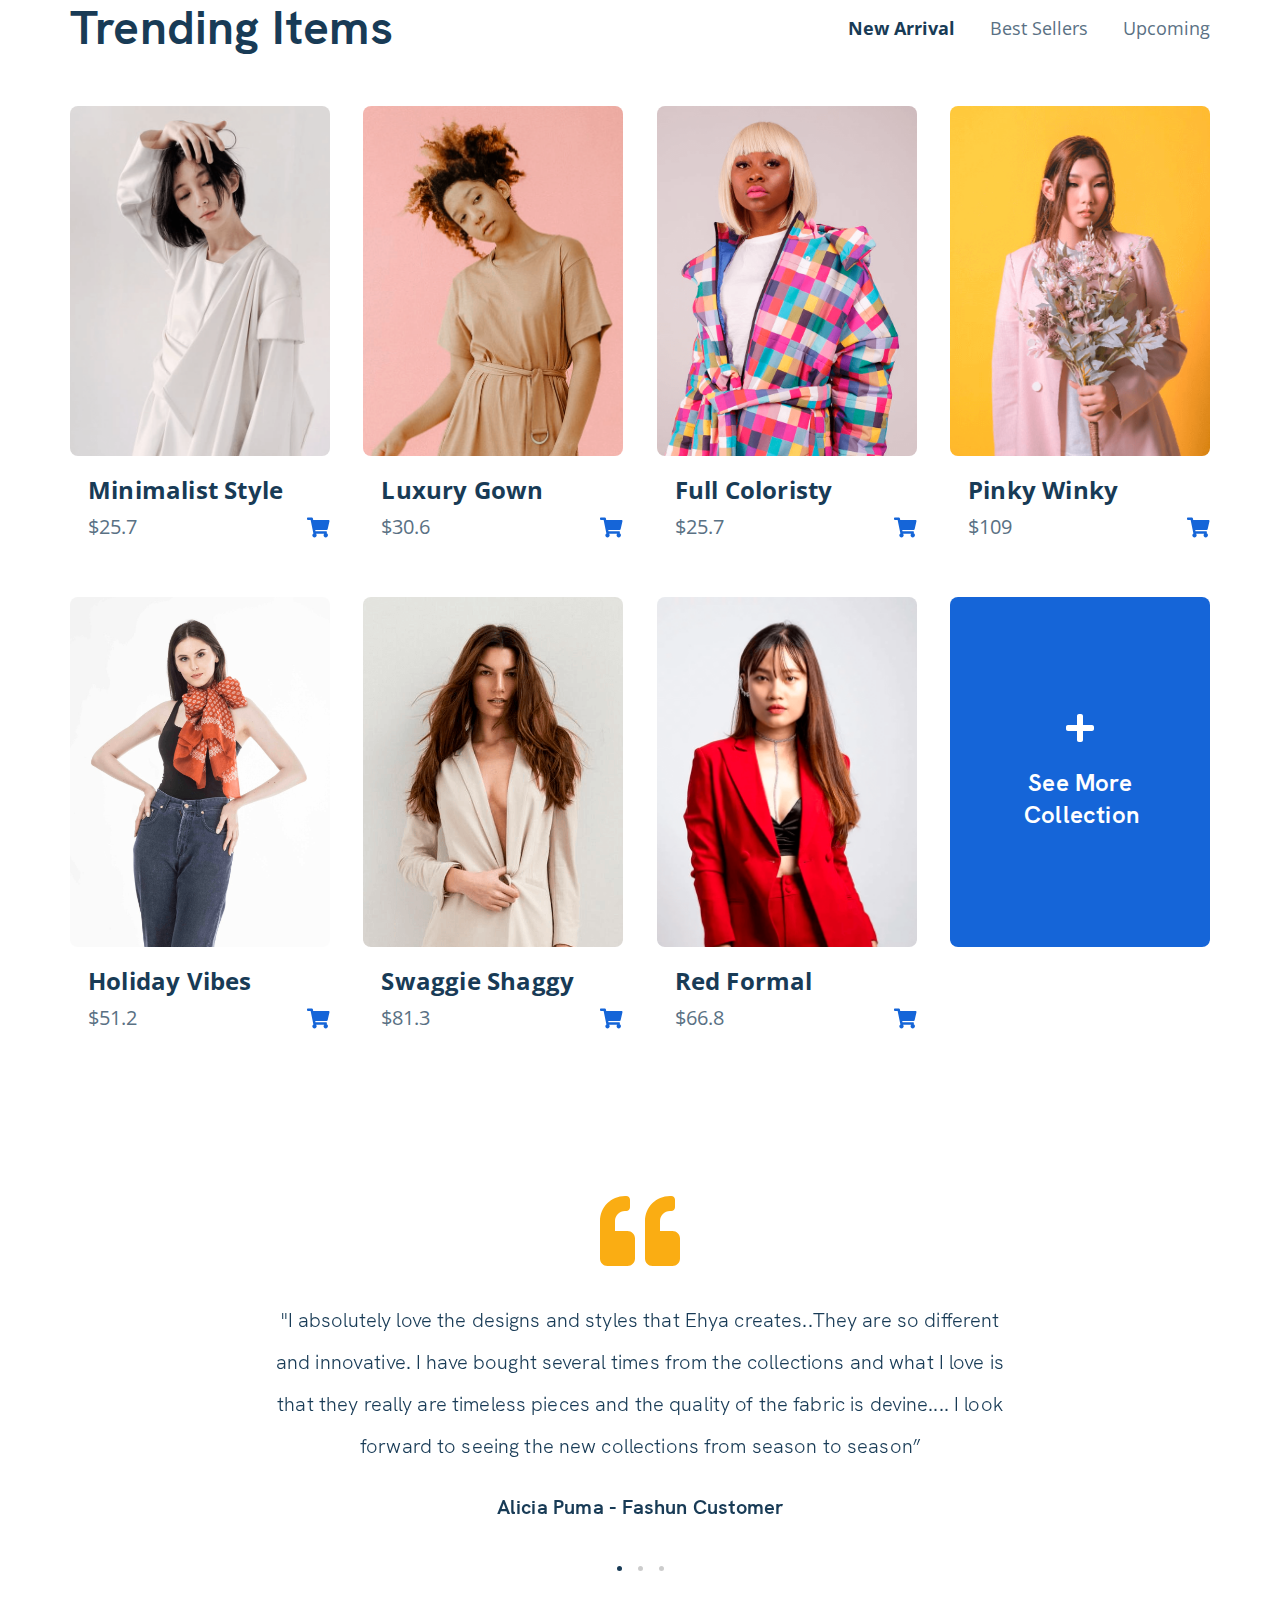
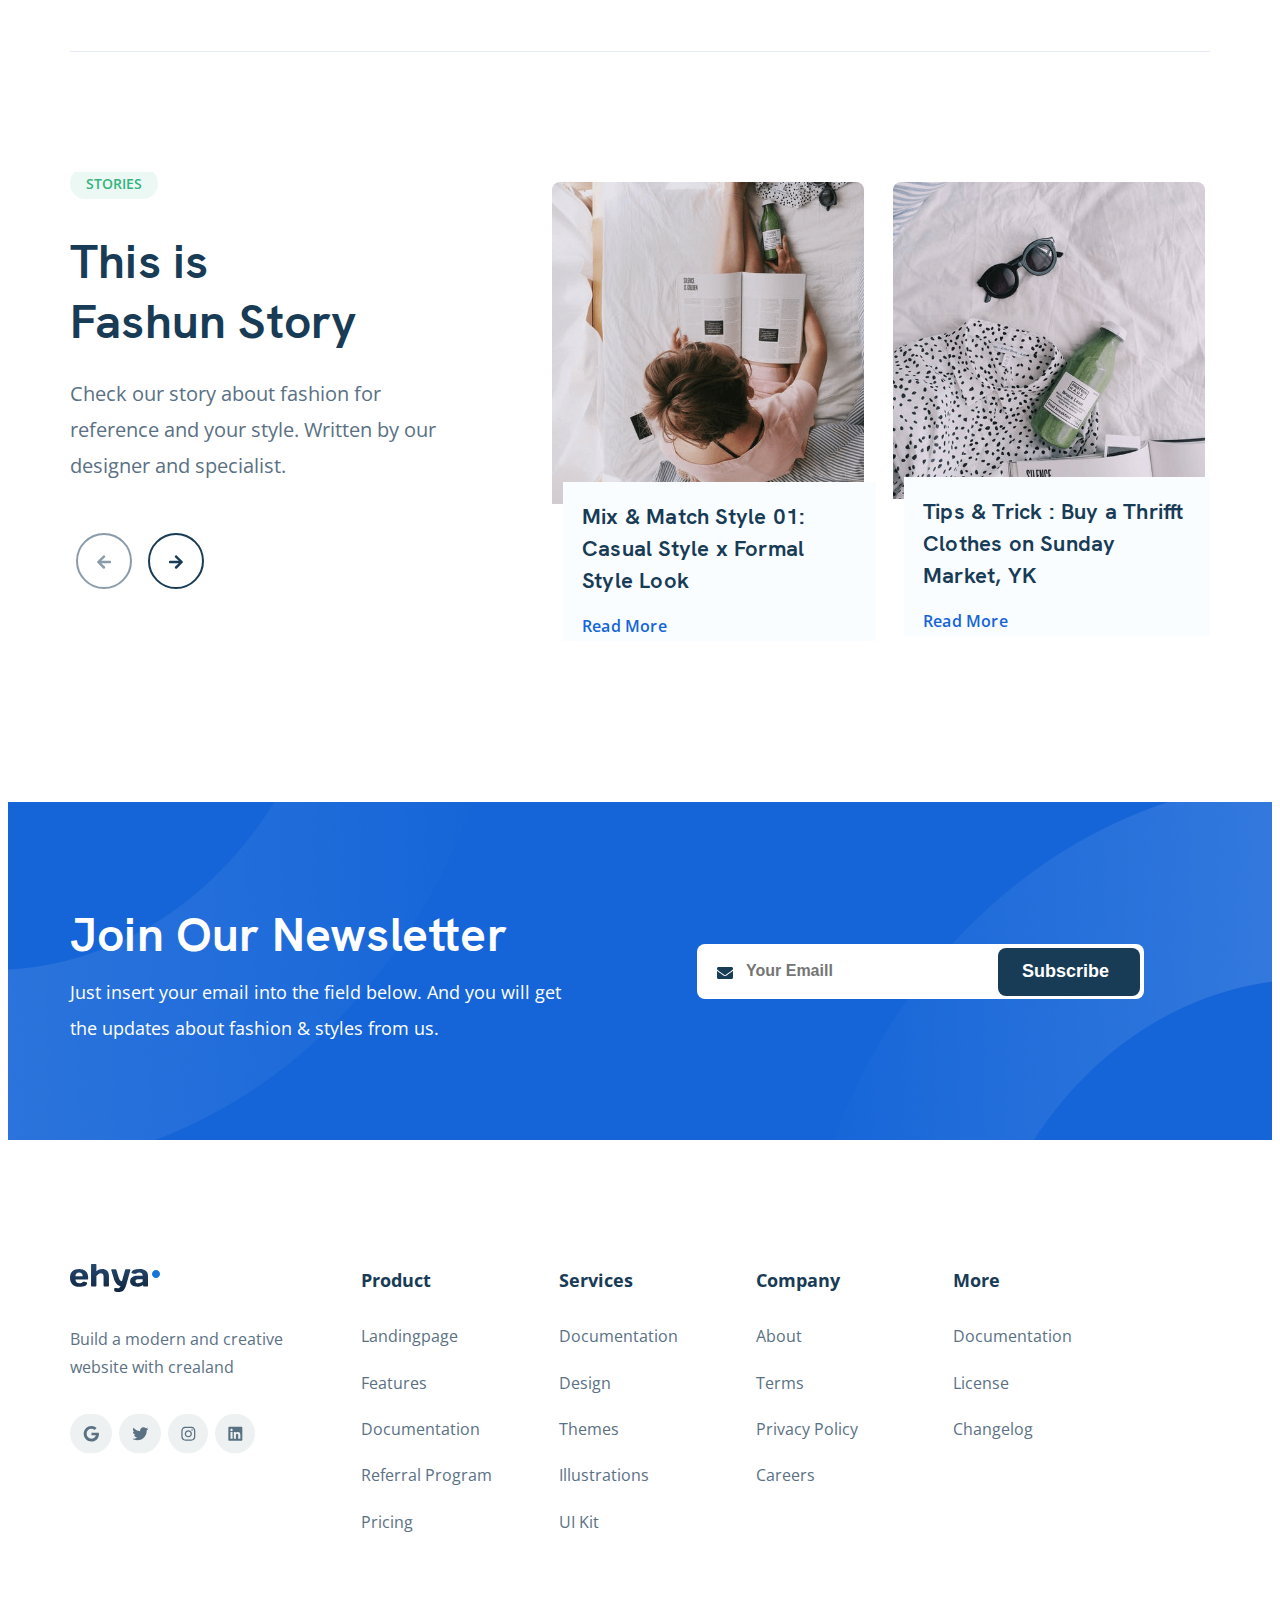
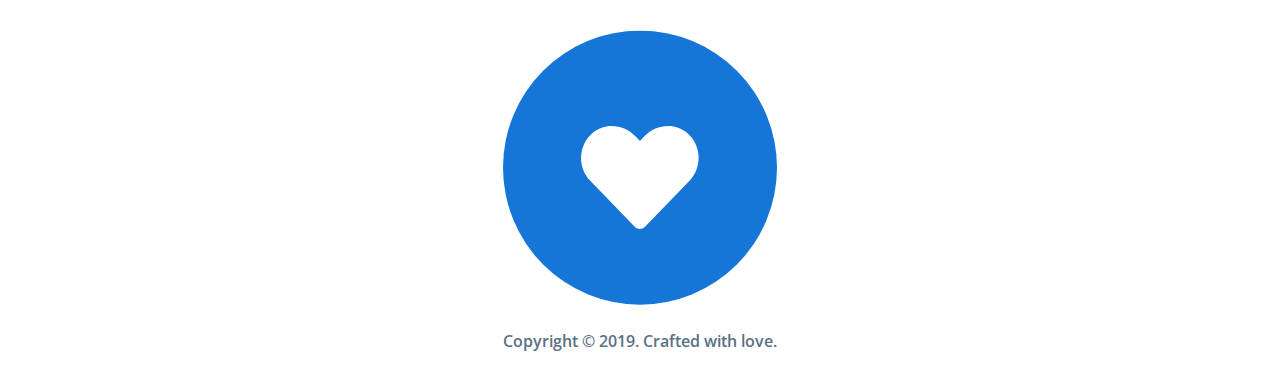
==== commit 53b06bbd: "fix bem part one" ====
--- a/index.html
+++ b/index.html
@@ -270,9 +270,9 @@
               <img
                 src="img/plus.svg"
                 alt=""
-                class="trend__box__item-more--icon"
+                class="trend__box__item-more-icon"
               />
-              <a href="" class="trend__box__item-more--link"
+              <a href="" class="trend__box__item-more-link"
                 >See More Collection
               </a>
             </div>
@@ -399,9 +399,9 @@
               <img
                 src="img/plus.svg"
                 alt=""
-                class="trend__box__item-more--icon"
+                class="trend__box__item-more-icon"
               />
-              <a href="" class="trend__box__item-more--link"
+              <a href="" class="trend__box__item-more-link"
                 >See More Collection
               </a>
             </div>
@@ -505,7 +505,7 @@
           <!-- /.story__slider-button -->
         </div>
         <!-- /.story__slider -->
-        <div class="swiper__box">
+        <div class="swiper-box">
           <div class="swiper-wrapper">
             <div class="swiper-slide">
               <div class="story__box">
@@ -515,10 +515,10 @@
                   </div>
                   <!-- /.story__one-img -->
                   <div class="story__one-text">
-                    <h4 class="story__one-text--title">
+                    <h4 class="story__one-text-title">
                       Mix & Match Style 01: Casual Style x Formal Style Look
                     </h4>
-                    <span class="story__one-text--link">Read More</span>
+                    <span class="story__one-text-link">Read More</span>
                   </div>
                   <!-- /.story__one-text -->
                 </div>
@@ -529,10 +529,10 @@
                   </div>
                   <!-- /.story__two-img -->
                   <div class="story__two-text">
-                    <h4 class="story__two-text--title">
+                    <h4 class="story__two-text-title">
                       Tips & Trick : Buy a Thrifft Clothes on Sunday Market, YK
                     </h4>
-                    <span class="story__two-text--link">Read More</span>
+                    <span class="story__two-text-link">Read More</span>
                   </div>
                   <!-- /.story__two-text -->
                 </div>
@@ -548,10 +548,10 @@
                   </div>
                   <!-- /.story__one-img -->
                   <div class="story__one-text">
-                    <h4 class="story__one-text--title">
+                    <h4 class="story__one-text-title">
                       Mix & Match Style 01: Casual Style x Formal Style Look
                     </h4>
-                    <span class="story__one-text--link">Read More</span>
+                    <span class="story__one-text-link">Read More</span>
                   </div>
                   <!-- /.story__one-text -->
                 </div>
@@ -562,10 +562,10 @@
                   </div>
                   <!-- /.story__two-img -->
                   <div class="story__two-text">
-                    <h4 class="story__two-text--title">
+                    <h4 class="story__two-text-title">
                       Tips & Trick : Buy a Thrifft Clothes on Sunday Market, YK
                     </h4>
-                    <span class="story__two-text--link">Read More</span>
+                    <span class="story__two-text-link">Read More</span>
                   </div>
                   <!-- /.story__two-text -->
                 </div>
--- a/css/style.css
+++ b/css/style.css
@@ -1,2 +1,2 @@
-@font-face{font-family:'HK Grotesk';src:url("../fonts/grotesk/HKGrotesk-Regular.woff") format("woff");src:url("../fonts/grotesk/HKGrotesk-Regular.woff2") format("woff2");font-weight:400;font-style:normal}@font-face{font-family:'HK Grotesk';src:url("../fonts/grotesk/HKGrotesk-Medium.woff") format("woff");src:url("../fonts/grotesk/HKGrotesk-Medium.woff2") format("woff2");font-weight:500;font-style:normal}@font-face{font-family:'HK Grotesk';src:url("../fonts/grotesk/HKGrotesk-Bold.woff") format("woff");src:url("../fonts/grotesk/HKGrotesk-Bold.woff2") format("woff2");font-weight:700;font-style:normal}*{box-sizing:border-box}body{font-family:'Open Sans', sans-serif}.container{max-width:1140px;margin:auto}img{max-width:100%}.navbar{background-color:#fff;font-family:'Open Sans', sans-serif}.navbar .container{display:flex;align-items:center;justify-content:space-between;max-height:100px}.navbar-top-button{display:none}.navbar__close{display:none}.navbar-menu{font-family:'Open Sans', sans-serif;list-style-type:none;margin:0;display:flex;align-items:center;justify-content:space-between;padding:39px 0;margin-bottom:4px}.navbar-menu__item{margin-left:40px}.navbar-menu__link{text-decoration:none;line-height:22px;font-family:Open Sans;font-style:bold;font-weight:700;font-size:16px;color:#183B56}.navbar-menu__button{border-radius:8px;padding:12px 21px;background:white;border:2px solid #1565D8;outline:none;cursor:pointer}.navbar-menu__button-text{color:#1565D8;text-decoration:none;line-height:22px;font-family:Open Sans;font-style:normal;font-weight:700;font-size:16px}.hero{font-family:'Open Sans', sans-serif;margin-top:36px}.hero .container{max-width:1280px;background-image:linear-gradient(to right, #dadada 37%, rgba(255,255,255,0) 57%),url(../img/hero-image.jpg);background-repeat:no-repeat;background-position:right;background-position:100% 100%;background-color:#E8EAE9;border-radius:8px}.hero__container{max-width:1280px;padding:62px 0px 46px 107px;border-radius:8px}.hero__box{max-width:587px}.hero__box-tag{border-radius:2000px;border:none;padding:6px 16px;font-family:Open Sans;font-style:normal;font-weight:600;font-size:14px;line-height:20px;text-decoration:none;color:#36b37e;background:rgba(54,179,126,0.1)}.hero__box-title{width:89%;font-family:HK Grotesk, sans-serif;font-style:normal;font-weight:bold;font-size:56px;line-height:68px;letter-spacing:0.2px;color:#183B56;margin-top:34px;margin-bottom:0;padding:0}.hero__box-info{color:#5A7184;font-family:Open Sans;font-style:normal;font-weight:normal;font-size:20px;line-height:36px;margin-top:28px;margin-bottom:52px}.hero__button{padding:16px 40px;font-style:normal;font-weight:bold;font-size:18px;line-height:25px;background:#183B56;border-radius:8px;color:white;border:none;outline:none;margin-bottom:48px}.hero__icons{display:flex;align-items:center}.hero__icons-img{margin-right:8px}.hero__icons-items{margin-right:30px}.hero__icons-last{display:flex;align-items:center}.collection{margin-top:120px}.collection__wrapper{display:flex}.collection__wrapper__left{display:flex}.collection__wrapper__left-main{width:320px;height:490px;margin-right:30px}.collection__wrapper__left-nomain{width:320px;height:490px}.collection__wrapper__left-img-1{width:320px;height:490px;border-radius:8px}.collection__wrapper__left-img-2{width:320px;height:230px;border-radius:8px;object-fit:cover}.collection__wrapper__left-img-3{width:320px;height:230px;margin-top:24px;border-radius:8px;object-fit:cover}.collection__wrapper__right{margin-left:58px}.collection__wrapper__right-title{font-family:'HK Grotesk', sans-serif;font-style:normal;font-weight:bold;font-size:48px;line-height:60px;letter-spacing:0.2px;color:#183B56;margin-bottom:24px;margin-top:10px}.collection__wrapper__right-text{font-family:Open Sans;font-style:normal;font-weight:normal;font-size:20px;line-height:36px;color:#5A7184;margin-bottom:39px;margin-top:0}.collection__wrapper__right-link{font-family:Open Sans;font-style:normal;font-weight:bold;font-size:18px;line-height:25px;text-align:center;text-decoration:none;color:#1565D8}.collection__wrapper__right-link img{margin-left:20px}.trend{margin-top:145px;margin-bottom:108px}.trend__header{display:flex;flex-direction:row;justify-content:space-between;align-items:center;margin:0;margin-bottom:48px}.trend__header-title{margin:0;font-family:'HK Grotesk', sans-serif;font-style:normal;font-weight:bold;font-size:48px;line-height:60px;letter-spacing:0.2px;color:#183B56}.trend__header-list{display:flex;flex-direction:row;text-decoration:none;list-style:none;font-family:Open Sans;font-style:normal;font-weight:bold;font-size:18px;line-height:25px;color:#5A7184;margin:0}.trend__header-list-item{margin-left:35px;cursor:pointer;font-weight:normal;font-size:18px;line-height:25px}.trend__header-list-item--active{font-weight:bold;color:#183B56}.trend__box{display:flex;flex-direction:row;flex-wrap:wrap;justify-content:space-between}.trend__box__item-img{width:260px;height:350px;border-radius:8px;margin-bottom:13px;object-fit:cover}.trend__box__item-title{margin:0;margin-left:18px;margin-bottom:3px;font-style:normal;font-weight:bold;font-size:24px;line-height:32px;letter-spacing:0.2px;color:#183B56}.trend__box__item-more{width:260px;height:350px;background:#1565D8;border-radius:8px}.trend__box__item-costs{display:flex;align-items:center;justify-content:space-between;margin:0 18px;margin-right:0;margin-bottom:52px}.trend__box__item-cost{font-family:Open Sans;font-style:normal;font-weight:normal;font-size:20px;line-height:36px;color:#5A7184}.trend__box__item-buy-img{margin-top:5px}.trend__box__item-more{display:flex;flex-direction:column;align-items:center;justify-content:center}.trend__box__item-more--link{width:112px;display:block;margin-top:25px;font-family:'HK Grotesk', sans-serif;font-style:normal;font-weight:bold;font-size:24px;line-height:32px;letter-spacing:0.2px;color:white;text-decoration:none;text-align:center}.content__item{display:none}.content__item--active{display:block}.reviews{margin-bottom:120px}.reviews .container{border-bottom:1px solid #E5EAF4;padding-bottom:65px}.reviews__wrapper{display:flex;flex-direction:column;justify-content:center;align-items:center}.reviews__wrapper-comma{margin-bottom:33px}.reviews__wrapper-text{width:64%;margin:0;margin-bottom:28px;font-family:'HK Grotesk', sans-serif;font-style:normal;font-weight:normal;font-size:20px;line-height:42px;text-align:center;letter-spacing:0.133333px;color:#183B56}.reviews__wrapper-author{margin:0;margin-bottom:67px;font-family:'HK Grotesk', sans-serif;font-style:normal;font-weight:bold;font-size:20px;line-height:24px;text-align:center;letter-spacing:0.2px;color:#183B56}.swiper-pagination-bullet{width:5px;height:5px;margin:0px 8px}.swiper-pagination-bullet-active{background-color:#183B56}.swiper-container-horizontal .swiper-pagination-bullets .swiper-pagination-bullet{margin:0px 8px}.swiper__box{overflow:hidden;width:65%}.swiper-wrapper{width:100%}.swiper-button-disabled{opacity:0.5 !important}.story{margin-bottom:134px}.story .container{display:flex;overflow:hidden}.story__box{display:flex;width:837px;margin-right:50px;margin-top:10px}.story__slider{left:373px;width:35%;padding-bottom:39px;background-color:white;z-index:10}.story__slider-tag{font-family:Open Sans;font-style:normal;font-weight:600;font-size:14px;line-height:20px;text-align:center;color:#36B37E;background:#ecf8f4;border-radius:2000px;border:none;padding:6px 16px}.story__slider-title{width:76%;font-family:'HK Grotesk', sans-serif;font-style:normal;font-weight:bold;font-size:48px;line-height:60px;letter-spacing:0.2px;color:#183B56;margin:0;margin-top:38px;margin-bottom:24px}.story__slider-text{width:95%;font-family:Open Sans;font-style:normal;font-weight:normal;font-size:20px;line-height:36px;color:#5A7184;margin:0;margin-bottom:48px}.story__slider-button-left{outline:none;border:none;background-color:white;opacity:1}.story__slider-button-right{outline:none;border:none;background-color:white;z-index:10}.story__one{position:relative;padding-left:83px;width:64%}.story__one-img{position:relative;z-index:1}.story__one-img img{border-radius:8px 8px 0 0px;object-fit:cover;width:312px;max-height:322px;top:10px;z-index:100}.story__one-text{padding-top:19px;padding-left:19px;top:-27px;left:11px;position:relative;background-color:#FAFDFF;font-family:'HK Grotesk', sans-serif !important;font-style:normal;font-weight:600;font-size:22px;line-height:32px;letter-spacing:0.2px;color:#183B56;z-index:5}.story__one-text--link{color:#1565D8;font-family:Open Sans;font-style:normal;font-weight:600;font-size:16px;line-height:22px}.story__one-text--title{width:92%;margin:0;margin-bottom:12px}.story__two{margin-left:28px}.story__two-img img{border-radius:8px 8px 0 0px;object-fit:cover;width:312px;height:317px}.story__two-text{width:79%;padding-left:19px;padding-top:19px;top:-27px;left:11px;position:relative;background-color:#FAFDFF;font-family:'HK Grotesk', sans-serif !important;font-style:normal;font-weight:600;font-size:22px;line-height:32px;letter-spacing:0.2px;color:#183B56}.story__two-text--link{color:#1565D8;font-family:Open Sans;font-style:normal;font-weight:600;font-size:16px;line-height:22px}.story__two-text--title{width:87%;margin:0;margin-bottom:12px}.story .swiper__c{overflow:hidden}.newsletter{background-image:url(../img/newsb.png);background-repeat:no-repeat;background-size:100% 100%}.newsletter .container{width:100%;min-height:338px;display:flex;flex-direction:row;align-items:center}.newsletter__text{width:55%}.newsletter__text-title{margin:0;font-family:'HK Grotesk', sans-serif;font-style:normal;font-weight:bold;font-size:48px;line-height:78px;letter-spacing:0.2px;color:white}.newsletter__text-info{width:82%;margin:0;font-style:normal;font-weight:normal;font-size:18px;line-height:36px;color:white}.newsletter__form{position:relative;width:447px;height:55px}.newsletter__form-subscribe label{position:absolute;top:56px;color:#f1f1f1}.newsletter__form-input{position:absolute;width:100%;height:100%;padding:20px 203px 20px 49px;border-radius:8px;outline:none;border:none;font-style:normal;font-weight:600;font-size:16px;line-height:22px}.newsletter__form-icon{position:absolute;z-index:50;top:23px;bottom:0;left:20px}.newsletter__form-button{padding:11px 31px 12px 24px;top:4px;right:4px;position:absolute;font-weight:bold;font-size:18px;line-height:25px;border:none;outline:none;color:white;background:#183B56;border-radius:8px}.footer{margin-top:114px}.footer .container{display:flex;flex-direction:column;justify-content:center}.footer-wrapper{display:flex;flex-direction:row}.footer__box{display:flex;flex-direction:row;justify-content:flex-start;padding-left:0}.footer__social{display:flex;flex-direction:row;list-style:none;justify-content:flex-start;padding-left:0}.footer__social-item{margin-right:7px}.footer__lists{display:flex;flex-direction:column;text-decoration:none;list-style:none;font-style:normal;font-weight:normal;font-size:16px;line-height:22px;justify-content:flex-start}.footer__lists-st{list-style:none;margin-top:0;padding:0}.footer__logo{align-self:start;margin-top:10px;margin-bottom:17px}.footer__info{width:22%}.footer__info-text{width:85%;font-style:normal;font-weight:normal;font-size:16px;line-height:28px;color:#5A7184}.footer__product{padding-left:40px;margin-right:67px}.footer__product-item{font-style:normal;font-weight:normal;font-size:16px;line-height:22px;color:#5A7184}.footer__services{margin-right:78px}.footer__company{margin-right:95px}.footer__items{font-style:normal;font-weight:normal;font-size:16px;line-height:22px;color:#5A7184;line-height:2.9}.footer__items:nth-child(1){color:#183B56;font-size:18px;font-weight:bold;margin-bottom:7px}.footer__copyright{margin-top:66px;display:flex;flex-direction:column;align-self:center}.footer__copyright-logo{justify-content:center;margin-bottom:8px}.footer__copyright-info{font-style:normal;font-weight:600;font-size:16px;line-height:22px;color:#5A7184}@media (max-width: 1200px){.container{max-width:960px}.hero .container{background-position:150% 100%}.hero__box-title{font-size:48px;line-height:60px;letter-spacing:0.2px}.collection__wrapper{flex-direction:column}.collection__wrapper__left{margin:auto}.collection__wrapper__left-main{width:555px}.collection__wrapper__left-img-1{width:555px;object-fit:cover}.collection__wrapper__right{margin-top:40px;margin-left:0}.collection__wrapper__right-title{font-family:'HK Grotesk', sans-serif}.story .container{flex-direction:column}.story__slider{display:flex;flex-direction:column;left:118px;width:100%;align-items:center;justify-content:center}.story__slider-title{width:100%;text-align:center;text-align:center}.story__slider-text{width:100%;text-align:center}.story__box{width:837px;margin-left:131px;margin:auto;display:flex;flex-direction:row;justify-content:space-around;margin-left:78px}.story__one{margin:0 50px;padding-left:0}.story__two{margin:0 50px}.swiper__box{width:100%;margin:auto}}@media (max-width: 1100px){.hero .container{background-position:200% 56%}}@media (max-width: 992px){.container{max-width:708px}.navbar-menu__link{font-size:14px}.navbar-menu__button-text{font-size:14px}.hero .container{background-position:100% 56%}.hero__container{padding:38px 0px 46px 23px}.hero__box-title{width:78%;font-style:normal;font-weight:bold;font-size:44px;line-height:60px;letter-spacing:0.2px}.hero__box-info{width:78%}.collection{margin-top:80px}.collection__wrapper{flex-direction:column}.collection__wrapper__left-main{width:320px;height:490px;margin-right:30px}.collection__wrapper__left-img-1{width:320px;height:490px;object-fit:cover}.collection__wrapper__right{margin-top:40px;margin-left:0}.collection__wrapper__right-title{font-family:'HK Grotesk', sans-serif;font-style:normal;font-weight:bold;font-size:48px;line-height:60px;margin-bottom:16px}.collection__wrapper__right-text{font-family:Open Sans;font-style:normal;font-weight:normal;font-size:20px;line-height:36px;margin-bottom:30px}.story__box{width:750px;margin-left:0}.story__one{margin:0 0px;margin-left:30px}.story__one-text{width:87%}.story__two{margin:0 0px;margin-left:40px}.story__two-text{width:87%}.trend__box{max-width:564px;margin:auto}.trend__header{flex-direction:column;align-items:center}.trend__header-title{margin-bottom:10px}.trend__header-list{padding:0}.trend__header-list-item{padding-left:5px;margin-left:0;margin-right:35px}.footer{margin-top:62px}.footer-wrapper{display:grid;grid-template-columns:repeat(3, 1fr);grid-auto-rows:306px}.footer__lists{font-style:normal;font-weight:normal;font-size:16px;line-height:22px}.footer__info{grid-column-start:1;grid-column-end:4;grid-row-start:1;grid-row-end:2;padding-left:33px;width:49%}.footer__info-text{margin-bottom:13px}.footer__product{grid-column-start:2;grid-column-end:2;grid-row-start:1;grid-row-end:1;margin-right:0;padding-left:77px}.footer__services{grid-column-start:3;grid-column-end:3;grid-row-start:1;grid-row-end:1;margin-right:0;padding-left:33px}.footer__company{grid-column-start:2;grid-column-end:2;grid-row-start:2;grid-row-end:2;margin-right:0;padding-left:77px;max-height:200px}.footer__more{grid-column-start:3;grid-column-end:3;grid-row-start:2;grid-row-end:2;margin-right:0;padding-left:33px}.footer__copyright{margin-top:0}}@media (max-width: 935px){.hero .container{background-position:0% 56%}}@media (max-width: 768px){.container{max-width:710px}.logo__image{margin-left:31px;margin-top:5px}.navbar{max-width:768px}.navbar-bottom{display:none;position:fixed;width:304px;height:324px;top:8px;right:11px;bottom:226px;background-color:white;box-shadow:0 0 10px rgba(0,0,0,0.5)}.navbar-bottom--visible{display:block}.navbar-top{height:64px;display:flex;align-items:center;margin-top:8px;margin-right:12px}.navbar-top-button{display:flex;margin-bottom:2px;margin-right:34px;z-index:150}.navbar__close{display:none;position:absolute;right:38px;top:13px;z-index:200}.navbar-menu{margin-top:0;flex-direction:column;align-items:flex-start;padding:37px 0}.navbar-menu__item{margin-bottom:18px;margin-left:26px}.navbar-menu__button{margin-top:4px;padding:7px 90px}.navbar--mobile_fixed{position:fixed;left:0;top:0;right:0;z-index:99}.menu-button{width:17px;height:17px;padding:0;margin-top:9px;display:flex;align-items:center;justify-content:center;flex-direction:column;justify-content:space-between;border:none;background-color:#fff;cursor:pointer;outline:none}.menu-button__line{width:22px;height:2px;background-color:#3A4C66}.hero .container{margin-top:104px;background-position:11% 1%}.hero__container{padding:37px 0px 38px 32px}.hero__box-title{width:75%;font-size:48px;font-style:normal;font-weight:bold;font-size:46px;line-height:60px;letter-spacing:0.2px}.hero__box-info{width:74%;font-size:18px;line-height:32px;margin-top:16px;margin-bottom:36px}.hero__button{padding:16px 41px;margin-bottom:38px}.hero__icons{font-family:'HK Grotesk';font-style:normal;font-weight:600;font-size:16px}.hero__icons-items{margin-right:12px}.collection__wrapper__left{margin-left:18px}.collection__wrapper__left-main{width:100%}.collection__wrapper__left-img-1{width:100%}.collection__wrapper__left-img-2{width:94%}.collection__wrapper__left-img-3{width:94%}.collection__wrapper__left-nomain{display:flex;flex-direction:column;width:100%;height:100%}.collection__wrapper__right{margin-left:19px}.collection__wrapper__right-title{font-family:'HK Grotesk', sans-serif;font-style:normal;font-weight:bold;font-size:48px;line-height:60px;margin-top:0}.trend{margin-top:79px;margin-bottom:40px}.trend__header{display:flex;flex-direction:column;margin-bottom:56px}.trend__header-title{font-family:'HK Grotesk', sans-serif;font-style:normal;font-weight:bold;font-size:48px;line-height:60px;margin-left:5px}.trend__header-list{margin-top:17px;padding-left:39px}.trend__header-list-item{margin-left:0;margin-right:33px;font-style:normal;font-size:18px;line-height:25px}.trend__box{max-width:100%;justify-content:space-around;margin-left:17px;margin:0 30px}.trend__box__item-title{margin-left:9px}.trend__box__item-img{width:280px;height:350px;margin-bottom:14px}.trend__box__item-costs{margin-left:10px;margin-bottom:50px}.trend__box__item-more{width:280px}.trend__box__item-more--link{margin-top:15px}.trend__box__item-buy{margin-right:12px}.reviews{margin-bottom:0}.reviews .container{padding-bottom:71px}.reviews__wrapper-comma{margin-bottom:21px}.reviews__wrapper-text{width:82%;margin-bottom:36px}.reviews__wrapper-author{margin-bottom:53px}.story{margin-bottom:71px}.story .container{position:relative;flex-direction:row;flex-wrap:wrap;align-items:center;margin:auto}.story__box{position:relative;width:100%;margin-left:4px;margin-right:0}.story__slider{left:0;width:100%;display:flex;flex-direction:column;align-items:center;position:relative;padding-bottom:22px}.story__slider-tag{margin-top:77px}.story__slider-title{font-family:'HK Grotesk', sans-serif;font-size:48px;margin-top:25px;margin-bottom:15px;letter-spacing:-1.8px;text-align:center}.story__slider-text{width:77%;text-align:center;margin-bottom:34px}.story__slider-button{margin-right:9px}.story__slider-button-left{margin-right:11px}.story__one{max-width:322px;display:flex;flex-direction:column;margin:auto}.story__one-text{box-shadow:0 0 10px rgba(0,0,0,0.5);width:95%;padding-top:19px;padding-left:15px}.story__one-text--title{font-family:'HK Grotesk', sans-serif;width:95%}.story__two{max-width:322px;margin:auto}.story__two-text{box-shadow:0 0 10px rgba(0,0,0,0.5);width:95%;padding-top:19px;padding-left:15px}.story__two-text--title{font-family:'HK Grotesk', sans-serif;width:95%}.newsletter .container{flex-direction:column;max-width:768px;min-height:397px}.newsletter__text{width:100%;text-align:center;margin-top:60px}.newsletter__text-info{width:67%;text-align:center;margin:auto;margin-bottom:53px}.footer{margin-top:55px}.footer-wrapper{display:grid;grid-template-columns:repeat(3, 1fr);grid-auto-rows:306px}.footer__lists{font-style:normal;font-weight:normal;font-size:16px;line-height:22px}.footer__info{grid-column-start:1;grid-column-end:4;grid-row-start:1;grid-row-end:2;padding-left:33px;width:49%}.footer__info-text{margin-bottom:13px}.footer__product{grid-column-start:2;grid-column-end:2;grid-row-start:1;grid-row-end:1;margin-right:0;padding-left:77px}.footer__services{grid-column-start:3;grid-column-end:3;grid-row-start:1;grid-row-end:1;margin-right:0;padding-left:33px}.footer__company{grid-column-start:2;grid-column-end:2;grid-row-start:2;grid-row-end:2;margin-right:0;padding-left:77px}.footer__more{grid-column-start:3;grid-column-end:3;grid-row-start:2;grid-row-end:2;margin-right:0;padding-left:33px}.footer__logo{margin-bottom:13px}}@media (max-width: 710px){.story__box{flex-direction:column}.story__one{max-width:342px}.story__two{max-width:342px}}@media only screen and (max-height: 374px){.navbar-bottom--visible{overflow:scroll}}@media (max-width: 650px){.footer{margin-top:55px}.footer-wrapper{display:grid;grid-template-columns:repeat(3, 1fr);grid-auto-rows:320px}.footer__product{margin-right:10px}}@media (max-width: 576px){.logo__image{margin-left:29px;margin-top:9px}.navbar{max-width:576px}.navbar .container{width:100%;height:88px;margin:0;padding-bottom:36px}.navbar-top__menu-button{margin-right:20px}.hero{width:100%}.hero .container{min-width:297px;border-radius:0;background-image:linear-gradient(to top, #dadada 37%, rgba(255,255,255,0) 57%),url(../img/hero-image.jpg);background-position:70% 1%;margin-top:80px;margin-bottom:66px}.hero__container{display:flex;flex-direction:column;align-items:center;padding:0}.hero__box{display:flex;flex-direction:column;align-items:center;padding-top:384px}.hero__box-title{font-size:32px;line-height:40px;text-align:center;width:93%;margin-left:0;margin-top:16px}.hero__box-info{width:82%;font-size:16px;line-height:28px;text-align:center;margin-top:21px;margin-bottom:23px}.hero__button{margin:auto;padding:11px 41px;font-weight:bold;font-size:16px;line-height:22px}.hero__icons{margin-top:24px;margin-bottom:24px;display:flex;align-items:center;flex-direction:row;flex-wrap:wrap;align-items:center}.hero__icons-items{font-family:'HK Grotesk', sans-serif;font-style:normal;font-weight:600;font-size:15px;line-height:20px;color:#183B56}.hero__icons-last{display:flex;align-items:center;align-self:center;margin-top:0px}.trend__header-list-item{margin-right:12px}.collection{margin-top:40px}.collection__wrapper__left{flex-direction:column;margin:0 0 27px 0}.collection__wrapper__left-nomain{display:flex;flex-direction:row;justify-content:center;margin:auto;margin-top:20px;margin-top:13px}.collection__wrapper__left-img-2{width:138px;height:97px;margin:0 5px}.collection__wrapper__left-img-3{width:138px;height:97px;margin-top:0;margin:0 5px}.collection__wrapper__left-main{width:290px;height:300px;margin:auto}.collection__wrapper__left-img-1{width:290px;height:300px}.collection__wrapper__right{display:flex;flex-direction:column;align-items:center;margin:auto}.collection__wrapper__right-title{font-size:28px;margin-bottom:0}.collection__wrapper__right-text{width:92%;font-size:16px;line-height:28px;text-align:center}.collection__wrapper__right-link{text-align:center;margin:auto;font-size:16px}.trend{margin-top:59px}.trend__header{align-items:center;margin-bottom:34px}.trend__header-title{font-size:28px;line-height:36px}.trend__header-list{font-size:16px;line-height:22px;padding-left:0;margin-top:23px;margin-left:1px}.trend__header-list-item{font-size:16px;line-height:22px}.trend__box{margin:auto}.trend__box__item{height:234px;margin-bottom:20px}.trend__box__item-img{width:140px;height:170px;margin-bottom:9px}.trend__box__item-title{font-size:16px;line-height:20px;margin-left:0;margin-bottom:0}.trend__box__item-costs{justify-content:start;margin-bottom:0;margin-left:0}.trend__box__item-buy{width:11%;margin-left:5px}.trend__box__item-cost{font-size:14px;line-height:24px}.trend__box__item-more{width:140px;height:170px}.trend__box__item-more--link{font-size:20px;line-height:24px;margin-top:25px}.reviews{margin-bottom:19px}.reviews__wrapper-comma{margin-bottom:14px}.reviews__wrapper-text{width:92%;font-size:18px;line-height:36px;margin-bottom:25px}.reviews__wrapper-author{font-size:20px;line-height:24px;width:60%;margin-bottom:45px}.story{margin-bottom:38px}.story__box{flex-direction:column;width:92%;margin:auto}.story__slider{padding-bottom:22px}.story__slider-title{font-size:28px;line-height:36px;margin-top:22px}.story__slider-tag{margin-top:0}.story__slider-text{width:83%;font-size:16px;line-height:28px}.story__slider-button{align-items:center;justify-content:center;display:flex}.story__slider-button-left{width:39%}.story__slider-button-right{width:39%}.story__one{height:433px}.story__one-text{top:-69px;padding-left:3px}.story__one-text--title{text-align:left;font-weight:600;font-size:20px;line-height:28px;margin-bottom:0;padding-left:20px}.story__one-text--link{margin-left:20px}.story__two{height:433px}.story__two-text{width:97%;top:-69px;padding-left:3px}.story__two-text--title{text-align:left;font-weight:600;font-size:20px;line-height:28px;margin-bottom:0;padding-left:20px;width:103%}.story__two-text--link{margin-left:20px}.newsletter__text{margin-top:66px}.newsletter__text-title{font-size:28px;line-height:36px;text-align:center;letter-spacing:0.2px}.newsletter__text-info{width:92%;font-style:normal;font-weight:normal;font-size:16px;line-height:28px;text-align:center;margin-bottom:61px}.newsletter__form{width:100%;padding:0px 8px 20px 8px}.newsletter__form-subscribe label{position:relative;font-size:14px;top:8px}.newsletter__form-input{position:relative;max-width:100%;font-size:16px;padding:13px 123px 13px 48px}.newsletter__form-icon{position:absolute;z-index:50;top:19px;bottom:0;left:36px}.newsletter__form-button{right:0;top:8px;width:100%;text-align:center;position:relative;margin-top:0px}.footer{margin-top:55px}.footer-wrapper{display:grid;grid-template-columns:repeat(2, 1fr);grid-auto-rows:306px}.footer__lists{font-style:normal;font-weight:normal;font-size:14px;line-height:20px}.footer__info{grid-column-start:1;grid-column-end:3;grid-row-start:3;grid-row-end:3;padding-left:33px;width:100%;align-items:center;padding-left:0}.footer__info-text{margin-bottom:13px;text-align:center}.footer__logo{align-self:center}.footer__product{grid-column-start:1;grid-column-end:1;grid-row-start:1;grid-row-end:1;margin-right:0;padding-left:77px}.footer__services{grid-column-start:2;grid-column-end:2;grid-row-start:1;grid-row-end:1;margin-right:0;padding-left:33px}.footer__company{grid-column-start:1;grid-column-end:1;grid-row-start:2;grid-row-end:2;margin-right:0;padding-left:77px}.footer__more{grid-column-start:2;grid-column-end:2;grid-row-start:2;grid-row-end:2;margin-right:0;padding-left:33px}.footer__copyright{display:none}}@media (max-width: 430px){.hero__icons{display:flex;flex-direction:row;align-items:center;margin-left:50px}.hero__icons-last{margin-left:100px;margin-top:20px}.footer{margin-top:55px}.footer-wrapper{display:grid;grid-template-columns:repeat(2, 1fr);grid-auto-rows:306px}.footer__lists{font-style:normal;font-weight:normal;font-size:14px;line-height:20px}.footer__info{grid-column-start:1;grid-column-end:3;grid-row-start:3;grid-row-end:3;padding-left:33px;width:100%;align-items:center;padding-left:0px}.footer__info-text{margin-bottom:13px;text-align:center}.footer__logo{align-self:center}.footer__product{grid-column-start:1;grid-column-end:1;grid-row-start:1;grid-row-end:1;margin-right:0;padding-left:20px}.footer__services{grid-column-start:2;grid-column-end:2;grid-row-start:1;grid-row-end:1;margin-right:0;padding-left:53px}.footer__company{grid-column-start:1;grid-column-end:1;grid-row-start:2;grid-row-end:2;margin-right:0;padding-left:20px}.footer__more{grid-column-start:2;grid-column-end:2;grid-row-start:2;grid-row-end:2;margin-right:0;padding-left:53px}}@media (max-width: 369px){.hero__icons{display:flex;flex-direction:row;align-items:center;margin-left:20px}.hero__icons-last{margin-left:80px;margin-top:20px}.footer{margin-top:55px}.footer__items{line-height:2.2}.footer-wrapper{display:grid;grid-template-columns:repeat(2, 1fr);grid-auto-rows:245px}.footer__lists{font-style:normal;font-weight:normal;font-size:14px;line-height:20px}.footer__info{grid-column-start:1;grid-column-end:3;grid-row-start:3;grid-row-end:3;padding-left:33px;width:100%;align-items:center;padding-left:0px;margin-top:-35px}.footer__info-text{width:90%;margin-bottom:13px;text-align:center;margin-bottom:0}.footer__logo{align-self:center;margin-bottom:-4px}.footer__product{grid-column-start:1;grid-column-end:1;grid-row-start:1;grid-row-end:1;margin-right:0;padding-left:20px}.footer__services{grid-column-start:2;grid-column-end:2;grid-row-start:1;grid-row-end:1;margin-right:0;padding-left:11px}.footer__company{grid-column-start:1;grid-column-end:1;grid-row-start:2;grid-row-end:2;margin-right:0;padding-left:20px}.footer__more{grid-auto-rows:245px;grid-column-start:2;grid-column-end:2;grid-row-start:2;grid-row-end:2;margin-right:0;padding-left:11px}}@media (max-width: 337px){.hero__icons{display:flex;flex-direction:row;align-items:center;margin-left:5px}.hero__icons-last{margin-left:100px;margin-top:0px}}@media (max-width: 320px){.navbar{max-width:320px}.navbar-bottom{left:10px;right:10px;top:8px;bottom:253px}.navbar-menu{margin-top:-5px;margin-left:10px}.navbar-menu__item{margin-left:15px}.navbar-menu__button{margin-top:4px;padding:8px 90px}.navbar__close{position:absolute;right:5px;top:8px;z-index:200}.hero__box-title{width:98%;letter-spacing:-1px}}
+@font-face{font-family:'HK Grotesk';src:url("../fonts/grotesk/HKGrotesk-Regular.woff") format("woff");src:url("../fonts/grotesk/HKGrotesk-Regular.woff2") format("woff2");font-weight:400;font-style:normal}@font-face{font-family:'HK Grotesk';src:url("../fonts/grotesk/HKGrotesk-Medium.woff") format("woff");src:url("../fonts/grotesk/HKGrotesk-Medium.woff2") format("woff2");font-weight:500;font-style:normal}@font-face{font-family:'HK Grotesk';src:url("../fonts/grotesk/HKGrotesk-Bold.woff") format("woff");src:url("../fonts/grotesk/HKGrotesk-Bold.woff2") format("woff2");font-weight:700;font-style:normal}*{box-sizing:border-box}body{font-family:'Open Sans', sans-serif}.container{max-width:1140px;margin:auto}img{max-width:100%}.navbar{background-color:#fff;font-family:'Open Sans', sans-serif}.navbar .container{display:flex;align-items:center;justify-content:space-between;max-height:100px}.navbar-top-button{display:none}.navbar__close{display:none}.navbar-menu{font-family:'Open Sans', sans-serif;list-style-type:none;margin:0;display:flex;align-items:center;justify-content:space-between;padding:39px 0;margin-bottom:4px}.navbar-menu__item{margin-left:40px}.navbar-menu__link{text-decoration:none;line-height:22px;font-family:Open Sans;font-style:bold;font-weight:700;font-size:16px;color:#183B56}.navbar-menu__button{border-radius:8px;padding:12px 21px;background:white;border:2px solid #1565D8;outline:none;cursor:pointer}.navbar-menu__button-text{color:#1565D8;text-decoration:none;line-height:22px;font-family:Open Sans;font-style:normal;font-weight:700;font-size:16px}.hero{font-family:'Open Sans', sans-serif;margin-top:36px}.hero .container{max-width:1280px;background-image:linear-gradient(to right, #dadada 37%, rgba(255,255,255,0) 57%),url(../img/hero-image.jpg);background-repeat:no-repeat;background-position:right;background-position:100% 100%;background-color:#E8EAE9;border-radius:8px}.hero__container{max-width:1280px;padding:62px 0px 46px 107px;border-radius:8px}.hero__box{max-width:587px}.hero__box-tag{border-radius:2000px;border:none;padding:6px 16px;font-family:Open Sans;font-style:normal;font-weight:600;font-size:14px;line-height:20px;text-decoration:none;color:#36b37e;background:rgba(54,179,126,0.1)}.hero__box-title{width:89%;font-family:HK Grotesk, sans-serif;font-style:normal;font-weight:bold;font-size:56px;line-height:68px;letter-spacing:0.2px;color:#183B56;margin-top:34px;margin-bottom:0;padding:0}.hero__box-info{color:#5A7184;font-family:Open Sans;font-style:normal;font-weight:normal;font-size:20px;line-height:36px;margin-top:28px;margin-bottom:52px}.hero__button{padding:16px 40px;font-style:normal;font-weight:bold;font-size:18px;line-height:25px;background:#183B56;border-radius:8px;color:white;border:none;outline:none;margin-bottom:48px}.hero__icons{display:flex;align-items:center}.hero__icons-img{margin-right:8px}.hero__icons-items{margin-right:30px}.hero__icons-last{display:flex;align-items:center}.collection{margin-top:120px}.collection__wrapper{display:flex}.collection__wrapper__left{display:flex}.collection__wrapper__left-main{width:320px;height:490px;margin-right:30px}.collection__wrapper__left-main img{object-fit:cover}.collection__wrapper__left-nomain{width:320px;height:490px}.collection__wrapper__left-img-1{width:320px;height:490px;border-radius:8px}.collection__wrapper__left-img-2{width:320px;height:230px;border-radius:8px;object-fit:cover}.collection__wrapper__left-img-3{width:320px;height:230px;margin-top:24px;border-radius:8px;object-fit:cover}.collection__wrapper__right{margin-left:58px}.collection__wrapper__right-title{font-family:'HK Grotesk', sans-serif;font-style:normal;font-weight:bold;font-size:48px;line-height:60px;letter-spacing:0.2px;color:#183B56;margin-bottom:24px;margin-top:10px}.collection__wrapper__right-text{font-family:Open Sans;font-style:normal;font-weight:normal;font-size:20px;line-height:36px;color:#5A7184;margin-bottom:39px;margin-top:0}.collection__wrapper__right-link{font-family:Open Sans;font-style:normal;font-weight:bold;font-size:18px;line-height:25px;text-align:center;text-decoration:none;color:#1565D8}.collection__wrapper__right-link img{margin-left:20px}.trend{margin-top:145px;margin-bottom:108px}.trend__header{display:flex;flex-direction:row;justify-content:space-between;align-items:center;margin:0;margin-bottom:48px}.trend__header-title{margin:0;font-family:'HK Grotesk', sans-serif;font-style:normal;font-weight:bold;font-size:48px;line-height:60px;letter-spacing:0.2px;color:#183B56}.trend__header-list{display:flex;flex-direction:row;text-decoration:none;list-style:none;font-family:Open Sans;font-style:normal;font-weight:bold;font-size:18px;line-height:25px;color:#5A7184;margin:0}.trend__header-list-item{margin-left:35px;cursor:pointer;font-weight:normal;font-size:18px;line-height:25px}.trend__header-list-item--active{font-weight:bold;color:#183B56}.trend__box{display:flex;flex-direction:row;flex-wrap:wrap;justify-content:space-between}.trend__box__item-img{width:260px;height:350px;border-radius:8px;margin-bottom:13px;object-fit:cover}.trend__box__item-title{margin:0;margin-left:18px;margin-bottom:3px;font-style:normal;font-weight:bold;font-size:24px;line-height:32px;letter-spacing:0.2px;color:#183B56}.trend__box__item-more{width:260px;height:350px;background:#1565D8;border-radius:8px}.trend__box__item-costs{display:flex;align-items:center;justify-content:space-between;margin:0 18px;margin-right:0;margin-bottom:52px}.trend__box__item-cost{font-family:Open Sans;font-style:normal;font-weight:normal;font-size:20px;line-height:36px;color:#5A7184}.trend__box__item-buy-img{margin-top:5px}.trend__box__item-more{display:flex;flex-direction:column;align-items:center;justify-content:center}.trend__box__item-more-link{width:112px;display:block;margin-top:25px;font-family:'HK Grotesk', sans-serif;font-style:normal;font-weight:bold;font-size:24px;line-height:32px;letter-spacing:0.2px;color:white;text-decoration:none;text-align:center}.content__item{display:none}.content__item--active{display:block}.reviews{margin-bottom:120px}.reviews .container{border-bottom:1px solid #E5EAF4;padding-bottom:65px}.reviews__wrapper{display:flex;flex-direction:column;justify-content:center;align-items:center}.reviews__wrapper-comma{margin-bottom:33px}.reviews__wrapper-text{width:64%;margin:0;margin-bottom:28px;font-family:'HK Grotesk', sans-serif;font-style:normal;font-weight:normal;font-size:20px;line-height:42px;text-align:center;letter-spacing:0.133333px;color:#183B56}.reviews__wrapper-author{margin:0;margin-bottom:67px;font-family:'HK Grotesk', sans-serif;font-style:normal;font-weight:bold;font-size:20px;line-height:24px;text-align:center;letter-spacing:0.2px;color:#183B56}.swiper-pagination-bullet{width:5px;height:5px;margin:0px 8px}.swiper-pagination-bullet-active{background-color:#183B56}.swiper-container-horizontal .swiper-pagination-bullets .swiper-pagination-bullet{margin:0px 8px}.swiper-box{overflow:hidden;width:65%}.swiper-wrapper{width:100%}.swiper-button-disabled{opacity:0.5 !important}.story{margin-bottom:134px}.story .container{display:flex;overflow:hidden}.story__box{display:flex;width:837px;margin-right:50px;margin-top:10px}.story__slider{left:373px;width:35%;padding-bottom:39px;background-color:white;z-index:10}.story__slider-tag{font-family:Open Sans;font-style:normal;font-weight:600;font-size:14px;line-height:20px;text-align:center;color:#36B37E;background:#ecf8f4;border-radius:2000px;border:none;padding:6px 16px}.story__slider-title{width:76%;font-family:'HK Grotesk', sans-serif;font-style:normal;font-weight:bold;font-size:48px;line-height:60px;letter-spacing:0.2px;color:#183B56;margin:0;margin-top:38px;margin-bottom:24px}.story__slider-text{width:95%;font-family:Open Sans;font-style:normal;font-weight:normal;font-size:20px;line-height:36px;color:#5A7184;margin:0;margin-bottom:48px}.story__slider-button-left{outline:none;border:none;background-color:white;opacity:1}.story__slider-button-right{outline:none;border:none;background-color:white;z-index:10}.story__one{position:relative;padding-left:83px;width:64%}.story__one-img{position:relative;z-index:1}.story__one-img img{border-radius:8px 8px 0 0px;object-fit:cover;width:312px;max-height:322px;top:10px;z-index:100}.story__one-text{padding-top:19px;padding-left:19px;top:-27px;left:11px;position:relative;background-color:#FAFDFF;font-family:'HK Grotesk', sans-serif !important;font-style:normal;font-weight:600;font-size:22px;line-height:32px;letter-spacing:0.2px;color:#183B56;z-index:5}.story__one-text-link{color:#1565D8;font-family:Open Sans;font-style:normal;font-weight:600;font-size:16px;line-height:22px}.story__one-text-title{width:92%;margin:0;margin-bottom:12px}.story__two{margin-left:28px}.story__two-img img{border-radius:8px 8px 0 0px;object-fit:cover;width:312px;height:317px}.story__two-text{width:79%;padding-left:19px;padding-top:19px;top:-27px;left:11px;position:relative;background-color:#FAFDFF;font-family:'HK Grotesk', sans-serif !important;font-style:normal;font-weight:600;font-size:22px;line-height:32px;letter-spacing:0.2px;color:#183B56}.story__two-text-link{color:#1565D8;font-family:Open Sans;font-style:normal;font-weight:600;font-size:16px;line-height:22px}.story__two-text-title{width:87%;margin:0;margin-bottom:12px}.story .swiper__c{overflow:hidden}.newsletter{background-image:url(../img/newsb.png);background-repeat:no-repeat;background-size:100% 100%}.newsletter .container{width:100%;min-height:338px;display:flex;flex-direction:row;align-items:center}.newsletter__text{width:55%}.newsletter__text-title{margin:0;font-family:'HK Grotesk', sans-serif;font-style:normal;font-weight:bold;font-size:48px;line-height:78px;letter-spacing:0.2px;color:white}.newsletter__text-info{width:82%;margin:0;font-style:normal;font-weight:normal;font-size:18px;line-height:36px;color:white}.newsletter__form{position:relative;width:447px;height:55px}.newsletter__form-subscribe label{position:absolute;top:56px;color:#f1f1f1}.newsletter__form-input{position:absolute;width:100%;height:100%;padding:20px 203px 20px 49px;border-radius:8px;outline:none;border:none;font-style:normal;font-weight:600;font-size:16px;line-height:22px}.newsletter__form-icon{position:absolute;z-index:50;top:23px;bottom:0;left:20px}.newsletter__form-button{padding:11px 31px 12px 24px;top:4px;right:4px;position:absolute;font-weight:bold;font-size:18px;line-height:25px;border:none;outline:none;color:white;background:#183B56;border-radius:8px}.footer{margin-top:114px}.footer .container{display:flex;flex-direction:column;justify-content:center}.footer-wrapper{display:flex;flex-direction:row}.footer__box{display:flex;flex-direction:row;justify-content:flex-start;padding-left:0}.footer__social{display:flex;flex-direction:row;list-style:none;justify-content:flex-start;padding-left:0}.footer__social-item{margin-right:7px}.footer__lists{display:flex;flex-direction:column;text-decoration:none;list-style:none;font-style:normal;font-weight:normal;font-size:16px;line-height:22px;justify-content:flex-start}.footer__lists-st{list-style:none;margin-top:0;padding:0}.footer__logo{align-self:start;margin-top:10px;margin-bottom:17px}.footer__info{width:22%}.footer__info-text{width:85%;font-style:normal;font-weight:normal;font-size:16px;line-height:28px;color:#5A7184}.footer__product{padding-left:40px;margin-right:67px}.footer__product-item{font-style:normal;font-weight:normal;font-size:16px;line-height:22px;color:#5A7184}.footer__services{margin-right:78px}.footer__company{margin-right:95px}.footer__items{font-style:normal;font-weight:normal;font-size:16px;line-height:22px;color:#5A7184;line-height:2.9}.footer__items:nth-child(1){color:#183B56;font-size:18px;font-weight:bold;margin-bottom:7px}.footer__copyright{margin-top:66px;display:flex;flex-direction:column;align-self:center}.footer__copyright-logo{justify-content:center;margin-bottom:8px}.footer__copyright-info{font-style:normal;font-weight:600;font-size:16px;line-height:22px;color:#5A7184}@media (max-width: 1200px){.container{max-width:960px}.hero .container{background-position:150% 100%}.hero__box-title{font-size:48px;line-height:60px;letter-spacing:0.2px}.collection__wrapper{flex-direction:column}.collection__wrapper__left{margin:auto}.collection__wrapper__left-main{width:555px}.collection__wrapper__left-img-1{width:555px;object-fit:cover}.collection__wrapper__right{margin-top:40px;margin-left:0}.collection__wrapper__right-title{font-family:'HK Grotesk', sans-serif}.story .container{flex-direction:column}.story__slider{display:flex;flex-direction:column;left:118px;width:100%;align-items:center;justify-content:center}.story__slider-title{width:100%;text-align:center;text-align:center}.story__slider-text{width:100%;text-align:center}.story__box{width:837px;margin-left:131px;margin:auto;display:flex;flex-direction:row;justify-content:space-around;margin-left:78px}.story__one{margin:0 50px;padding-left:0}.story__two{margin:0 50px}.swiper-box{width:100%;margin:auto}}@media (max-width: 1100px){.hero .container{background-position:200% 56%}}@media (max-width: 992px){.container{max-width:708px}.navbar-menu__link{font-size:14px}.navbar-menu__button-text{font-size:14px}.hero .container{background-position:100% 56%}.hero__container{padding:38px 0px 46px 23px}.hero__box-title{width:78%;font-style:normal;font-weight:bold;font-size:44px;line-height:60px;letter-spacing:0.2px}.hero__box-info{width:78%}.collection{margin-top:80px}.collection__wrapper{flex-direction:column}.collection__wrapper__left-main{width:320px;height:490px;margin-right:30px}.collection__wrapper__left-img-1{width:320px;height:490px;object-fit:cover}.collection__wrapper__right{margin-top:40px;margin-left:0}.collection__wrapper__right-title{font-family:'HK Grotesk', sans-serif;font-style:normal;font-weight:bold;font-size:48px;line-height:60px;margin-bottom:16px}.collection__wrapper__right-text{font-family:Open Sans;font-style:normal;font-weight:normal;font-size:20px;line-height:36px;margin-bottom:30px}.story__box{width:750px;margin-left:0}.story__one{margin:0 0px;margin-left:30px}.story__one-text{width:87%}.story__two{margin:0 0px;margin-left:40px}.story__two-text{width:87%}.trend__box{max-width:564px;margin:auto}.trend__header{flex-direction:column;align-items:center}.trend__header-title{margin-bottom:10px}.trend__header-list{padding:0}.trend__header-list-item{padding-left:5px;margin-left:0;margin-right:35px}.footer{margin-top:62px}.footer-wrapper{display:grid;grid-template-columns:repeat(3, 1fr);grid-auto-rows:306px}.footer__lists{font-style:normal;font-weight:normal;font-size:16px;line-height:22px}.footer__info{grid-column-start:1;grid-column-end:4;grid-row-start:1;grid-row-end:2;padding-left:33px;width:49%}.footer__info-text{margin-bottom:13px}.footer__product{grid-column-start:2;grid-column-end:2;grid-row-start:1;grid-row-end:1;margin-right:0;padding-left:77px}.footer__services{grid-column-start:3;grid-column-end:3;grid-row-start:1;grid-row-end:1;margin-right:0;padding-left:33px}.footer__company{grid-column-start:2;grid-column-end:2;grid-row-start:2;grid-row-end:2;margin-right:0;padding-left:77px;max-height:200px}.footer__more{grid-column-start:3;grid-column-end:3;grid-row-start:2;grid-row-end:2;margin-right:0;padding-left:33px}.footer__copyright{margin-top:0}}@media (max-width: 935px){.hero .container{background-position:0% 56%}}@media (max-width: 768px){.container{max-width:710px}.logo__image{margin-left:31px;margin-top:5px}.navbar{max-width:768px}.navbar-bottom{display:none;position:fixed;width:304px;height:324px;top:8px;right:11px;bottom:226px;background-color:white;box-shadow:0 0 10px rgba(0,0,0,0.5)}.navbar-bottom--visible{display:block}.navbar-top{height:64px;display:flex;align-items:center;margin-top:8px;margin-right:12px}.navbar-top-button{display:flex;margin-bottom:2px;margin-right:34px;z-index:150}.navbar__close{display:none;position:absolute;right:38px;top:13px;z-index:200}.navbar-menu{margin-top:0;flex-direction:column;align-items:flex-start;padding:37px 0}.navbar-menu__item{margin-bottom:18px;margin-left:26px}.navbar-menu__button{margin-top:4px;padding:7px 90px}.navbar--mobile_fixed{position:fixed;left:0;top:0;right:0;z-index:99}.menu-button{width:17px;height:17px;padding:0;margin-top:9px;display:flex;align-items:center;justify-content:center;flex-direction:column;justify-content:space-between;border:none;background-color:#fff;cursor:pointer;outline:none}.menu-button__line{width:22px;height:2px;background-color:#3A4C66}.hero .container{margin-top:104px;background-position:11% 1%}.hero__container{padding:37px 0px 38px 32px}.hero__box-title{width:75%;font-size:48px;font-style:normal;font-weight:bold;font-size:46px;line-height:60px;letter-spacing:0.2px}.hero__box-info{width:74%;font-size:18px;line-height:32px;margin-top:16px;margin-bottom:36px}.hero__button{padding:16px 41px;margin-bottom:38px}.hero__icons{font-family:'HK Grotesk';font-style:normal;font-weight:600;font-size:16px}.hero__icons-items{margin-right:12px}.collection__wrapper__left{margin-left:18px}.collection__wrapper__left-main{width:100%}.collection__wrapper__left-img-1{width:100%}.collection__wrapper__left-img-2{width:94%}.collection__wrapper__left-img-3{width:94%}.collection__wrapper__left-nomain{display:flex;flex-direction:column;width:100%;height:100%}.collection__wrapper__right{margin-left:19px}.collection__wrapper__right-title{font-family:'HK Grotesk', sans-serif;font-style:normal;font-weight:bold;font-size:48px;line-height:60px;margin-top:0}.trend{margin-top:79px;margin-bottom:40px}.trend__header{display:flex;flex-direction:column;margin-bottom:56px}.trend__header-title{font-family:'HK Grotesk', sans-serif;font-style:normal;font-weight:bold;font-size:48px;line-height:60px;margin-left:5px}.trend__header-list{margin-top:17px;padding-left:39px}.trend__header-list-item{margin-left:0;margin-right:33px;font-style:normal;font-size:18px;line-height:25px}.trend__box{max-width:100%;justify-content:space-around;margin-left:17px;margin:0 30px}.trend__box__item-title{margin-left:9px}.trend__box__item-img{width:280px;height:350px;margin-bottom:14px}.trend__box__item-costs{margin-left:10px;margin-bottom:50px}.trend__box__item-more{width:280px}.trend__box__item-more-link{margin-top:15px}.trend__box__item-buy{margin-right:12px}.reviews{margin-bottom:0}.reviews .container{padding-bottom:71px}.reviews__wrapper-comma{margin-bottom:21px}.reviews__wrapper-text{width:82%;margin-bottom:36px}.reviews__wrapper-author{margin-bottom:53px}.story{margin-bottom:71px}.story .container{position:relative;flex-direction:row;flex-wrap:wrap;align-items:center;margin:auto}.story__box{position:relative;width:100%;margin-left:4px;margin-right:0}.story__slider{left:0;width:100%;display:flex;flex-direction:column;align-items:center;position:relative;padding-bottom:22px}.story__slider-tag{margin-top:77px}.story__slider-title{font-family:'HK Grotesk', sans-serif;font-size:48px;margin-top:25px;margin-bottom:15px;letter-spacing:-1.8px;text-align:center}.story__slider-text{width:77%;text-align:center;margin-bottom:34px}.story__slider-button{margin-right:9px}.story__slider-button-left{margin-right:11px}.story__one{max-width:322px;display:flex;flex-direction:column;margin:auto}.story__one-text{box-shadow:0 0 10px rgba(0,0,0,0.5);width:95%;padding-top:19px;padding-left:15px}.story__one-text-title{font-family:'HK Grotesk', sans-serif;width:95%}.story__two{max-width:322px;margin:auto}.story__two-text{box-shadow:0 0 10px rgba(0,0,0,0.5);width:95%;padding-top:19px;padding-left:15px}.story__two-text-title{font-family:'HK Grotesk', sans-serif;width:95%}.newsletter .container{flex-direction:column;max-width:768px;min-height:397px}.newsletter__text{width:100%;text-align:center;margin-top:60px}.newsletter__text-info{width:67%;text-align:center;margin:auto;margin-bottom:53px}.footer{margin-top:55px}.footer-wrapper{display:grid;grid-template-columns:repeat(3, 1fr);grid-auto-rows:306px}.footer__lists{font-style:normal;font-weight:normal;font-size:16px;line-height:22px}.footer__info{grid-column-start:1;grid-column-end:4;grid-row-start:1;grid-row-end:2;padding-left:33px;width:49%}.footer__info-text{margin-bottom:13px}.footer__product{grid-column-start:2;grid-column-end:2;grid-row-start:1;grid-row-end:1;margin-right:0;padding-left:77px}.footer__services{grid-column-start:3;grid-column-end:3;grid-row-start:1;grid-row-end:1;margin-right:0;padding-left:33px}.footer__company{grid-column-start:2;grid-column-end:2;grid-row-start:2;grid-row-end:2;margin-right:0;padding-left:77px}.footer__more{grid-column-start:3;grid-column-end:3;grid-row-start:2;grid-row-end:2;margin-right:0;padding-left:33px}.footer__logo{margin-bottom:13px}}@media (max-width: 710px){.story__box{flex-direction:column}.story__one{max-width:342px}.story__two{max-width:342px}}@media only screen and (max-height: 374px){.navbar-bottom--visible{overflow:scroll}}@media (max-width: 650px){.footer{margin-top:55px}.footer-wrapper{display:grid;grid-template-columns:repeat(3, 1fr);grid-auto-rows:320px}.footer__product{margin-right:10px}}@media (max-width: 576px){.logo__image{margin-left:29px;margin-top:9px}.navbar{max-width:576px}.navbar .container{width:100%;height:88px;margin:0;padding-bottom:36px}.navbar-top__menu-button{margin-right:20px}.hero{width:100%}.hero .container{min-width:297px;border-radius:0;background-image:linear-gradient(to top, #dadada 37%, rgba(255,255,255,0) 57%),url(../img/hero-image.jpg);background-position:70% 1%;margin-top:80px;margin-bottom:66px}.hero__container{display:flex;flex-direction:column;align-items:center;padding:0}.hero__box{display:flex;flex-direction:column;align-items:center;padding-top:384px}.hero__box-title{font-size:32px;line-height:40px;text-align:center;width:93%;margin-left:0;margin-top:16px}.hero__box-info{width:82%;font-size:16px;line-height:28px;text-align:center;margin-top:21px;margin-bottom:23px}.hero__button{margin:auto;padding:11px 41px;font-weight:bold;font-size:16px;line-height:22px}.hero__icons{margin-top:24px;margin-bottom:24px;display:flex;align-items:center;flex-direction:row;flex-wrap:wrap;align-items:center}.hero__icons-items{font-family:'HK Grotesk', sans-serif;font-style:normal;font-weight:600;font-size:15px;line-height:20px;color:#183B56}.hero__icons-last{display:flex;align-items:center;align-self:center;margin-top:0px}.trend__header-list-item{margin-right:12px}.collection{margin-top:40px}.collection__wrapper__left{flex-direction:column;margin:0 0 27px 0}.collection__wrapper__left-nomain{display:flex;flex-direction:row;justify-content:center;margin:auto;margin-top:20px;margin-top:13px}.collection__wrapper__left-img-2{width:138px;height:97px;margin:0 5px}.collection__wrapper__left-img-3{width:138px;height:97px;margin-top:0;margin:0 5px}.collection__wrapper__left-main{width:290px;height:300px;margin:auto}.collection__wrapper__left-img-1{width:290px;height:300px}.collection__wrapper__right{display:flex;flex-direction:column;align-items:center;margin:auto}.collection__wrapper__right-title{font-size:28px;margin-bottom:0}.collection__wrapper__right-text{width:92%;font-size:16px;line-height:28px;text-align:center}.collection__wrapper__right-link{text-align:center;margin:auto;font-size:16px}.trend{margin-top:59px}.trend__header{align-items:center;margin-bottom:34px}.trend__header-title{font-size:28px;line-height:36px}.trend__header-list{font-size:16px;line-height:22px;padding-left:0;margin-top:23px;margin-left:1px}.trend__header-list-item{font-size:16px;line-height:22px}.trend__box{margin:auto}.trend__box__item{height:234px;margin-bottom:20px}.trend__box__item-img{width:140px;height:170px;margin-bottom:9px}.trend__box__item-title{font-size:16px;line-height:20px;margin-left:0;margin-bottom:0}.trend__box__item-costs{justify-content:start;margin-bottom:0;margin-left:0}.trend__box__item-buy{width:11%;margin-left:5px}.trend__box__item-cost{font-size:14px;line-height:24px}.trend__box__item-more{width:140px;height:170px}.trend__box__item-more-link{font-size:20px;line-height:24px;margin-top:25px}.reviews{margin-bottom:19px}.reviews__wrapper-comma{margin-bottom:14px}.reviews__wrapper-text{width:92%;font-size:18px;line-height:36px;margin-bottom:25px}.reviews__wrapper-author{font-size:20px;line-height:24px;width:60%;margin-bottom:45px}.story{margin-bottom:38px}.story__box{flex-direction:column;width:92%;margin:auto}.story__slider{padding-bottom:22px}.story__slider-title{font-size:28px;line-height:36px;margin-top:22px}.story__slider-tag{margin-top:0}.story__slider-text{width:83%;font-size:16px;line-height:28px}.story__slider-button{align-items:center;justify-content:center;display:flex}.story__slider-button-left{width:39%}.story__slider-button-right{width:39%}.story__one{height:433px}.story__one-text{top:-69px;padding-left:3px}.story__one-text-title{text-align:left;font-weight:600;font-size:20px;line-height:28px;margin-bottom:0;padding-left:20px}.story__one-text-link{margin-left:20px}.story__two{height:433px}.story__two-text{width:97%;top:-69px;padding-left:3px}.story__two-text-title{text-align:left;font-weight:600;font-size:20px;line-height:28px;margin-bottom:0;padding-left:20px;width:103%}.story__two-text-link{margin-left:20px}.newsletter__text{margin-top:66px}.newsletter__text-title{font-size:28px;line-height:36px;text-align:center;letter-spacing:0.2px}.newsletter__text-info{width:92%;font-style:normal;font-weight:normal;font-size:16px;line-height:28px;text-align:center;margin-bottom:61px}.newsletter__form{width:100%;padding:0px 8px 20px 8px}.newsletter__form-subscribe label{position:relative;font-size:14px;top:8px}.newsletter__form-input{position:relative;max-width:100%;font-size:16px;padding:13px 123px 13px 48px}.newsletter__form-icon{position:absolute;z-index:50;top:19px;bottom:0;left:36px}.newsletter__form-button{right:0;top:8px;width:100%;text-align:center;position:relative;margin-top:0px}.footer{margin-top:55px}.footer-wrapper{display:grid;grid-template-columns:repeat(2, 1fr);grid-auto-rows:306px}.footer__lists{font-style:normal;font-weight:normal;font-size:14px;line-height:20px}.footer__info{grid-column-start:1;grid-column-end:3;grid-row-start:3;grid-row-end:3;padding-left:33px;width:100%;align-items:center;padding-left:0}.footer__info-text{margin-bottom:13px;text-align:center}.footer__logo{align-self:center}.footer__product{grid-column-start:1;grid-column-end:1;grid-row-start:1;grid-row-end:1;margin-right:0;padding-left:77px}.footer__services{grid-column-start:2;grid-column-end:2;grid-row-start:1;grid-row-end:1;margin-right:0;padding-left:33px}.footer__company{grid-column-start:1;grid-column-end:1;grid-row-start:2;grid-row-end:2;margin-right:0;padding-left:77px}.footer__more{grid-column-start:2;grid-column-end:2;grid-row-start:2;grid-row-end:2;margin-right:0;padding-left:33px}.footer__copyright{display:none}}@media (max-width: 430px){.hero__icons{display:flex;flex-direction:row;align-items:center;margin-left:50px}.hero__icons-last{margin-left:100px;margin-top:20px}.footer{margin-top:55px}.footer-wrapper{display:grid;grid-template-columns:repeat(2, 1fr);grid-auto-rows:306px}.footer__lists{font-style:normal;font-weight:normal;font-size:14px;line-height:20px}.footer__info{grid-column-start:1;grid-column-end:3;grid-row-start:3;grid-row-end:3;padding-left:33px;width:100%;align-items:center;padding-left:0px}.footer__info-text{margin-bottom:13px;text-align:center}.footer__logo{align-self:center}.footer__product{grid-column-start:1;grid-column-end:1;grid-row-start:1;grid-row-end:1;margin-right:0;padding-left:20px}.footer__services{grid-column-start:2;grid-column-end:2;grid-row-start:1;grid-row-end:1;margin-right:0;padding-left:53px}.footer__company{grid-column-start:1;grid-column-end:1;grid-row-start:2;grid-row-end:2;margin-right:0;padding-left:20px}.footer__more{grid-column-start:2;grid-column-end:2;grid-row-start:2;grid-row-end:2;margin-right:0;padding-left:53px}}@media (max-width: 369px){.hero__icons{display:flex;flex-direction:row;align-items:center;margin-left:20px}.hero__icons-last{margin-left:80px;margin-top:20px}.footer{margin-top:55px}.footer__items{line-height:2.2}.footer-wrapper{display:grid;grid-template-columns:repeat(2, 1fr);grid-auto-rows:245px}.footer__lists{font-style:normal;font-weight:normal;font-size:14px;line-height:20px}.footer__info{grid-column-start:1;grid-column-end:3;grid-row-start:3;grid-row-end:3;padding-left:33px;width:100%;align-items:center;padding-left:0px;margin-top:-35px}.footer__info-text{width:90%;margin-bottom:13px;text-align:center;margin-bottom:0}.footer__logo{align-self:center;margin-bottom:-4px}.footer__product{grid-column-start:1;grid-column-end:1;grid-row-start:1;grid-row-end:1;margin-right:0;padding-left:20px}.footer__services{grid-column-start:2;grid-column-end:2;grid-row-start:1;grid-row-end:1;margin-right:0;padding-left:11px}.footer__company{grid-column-start:1;grid-column-end:1;grid-row-start:2;grid-row-end:2;margin-right:0;padding-left:20px}.footer__more{grid-auto-rows:245px;grid-column-start:2;grid-column-end:2;grid-row-start:2;grid-row-end:2;margin-right:0;padding-left:11px}}@media (max-width: 337px){.hero__icons{display:flex;flex-direction:row;align-items:center;margin-left:5px}.hero__icons-last{margin-left:100px;margin-top:0px}}@media (max-width: 320px){.navbar{max-width:320px}.navbar-bottom{left:10px;right:10px;top:8px;bottom:253px}.navbar-menu{margin-top:-5px;margin-left:10px}.navbar-menu__item{margin-left:15px}.navbar-menu__button{margin-top:4px;padding:8px 90px}.navbar__close{position:absolute;right:5px;top:8px;z-index:200}.hero__box-title{width:98%;letter-spacing:-1px}}
 /*# sourceMappingURL=style.css.map */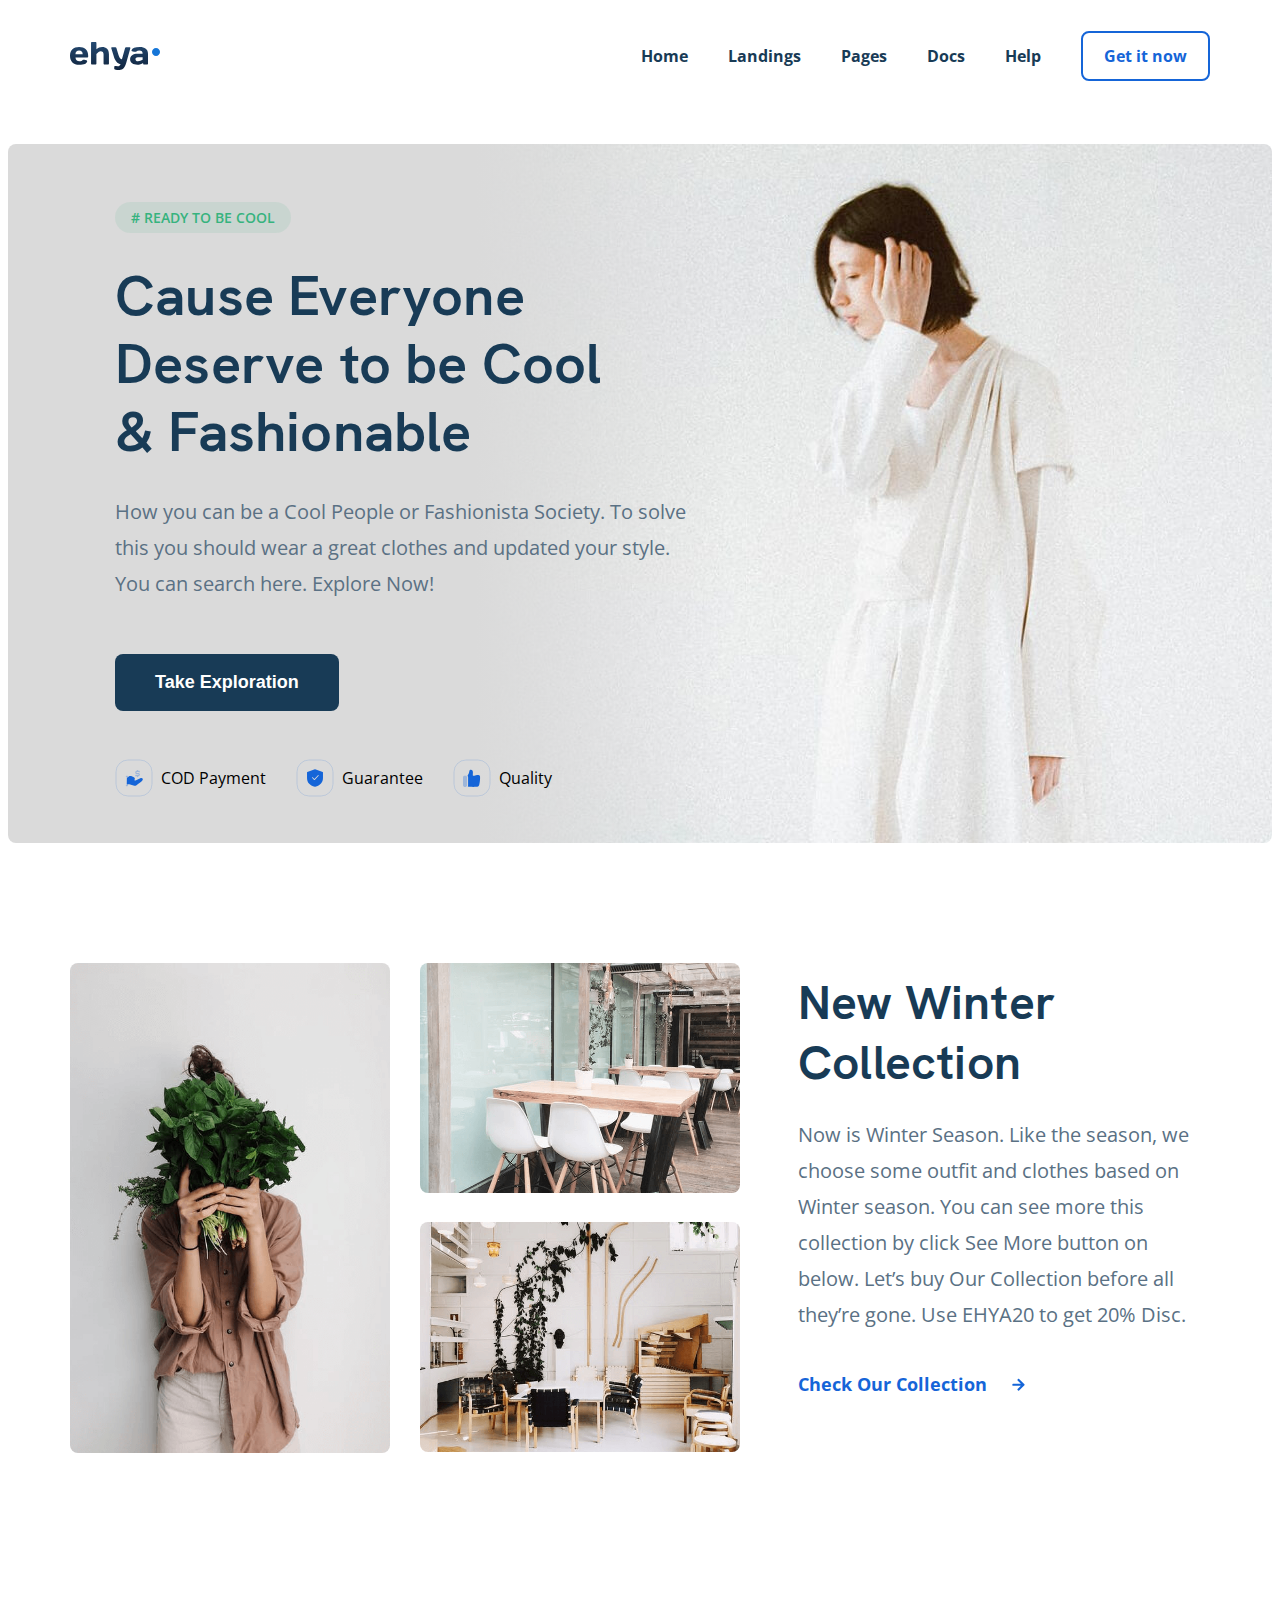
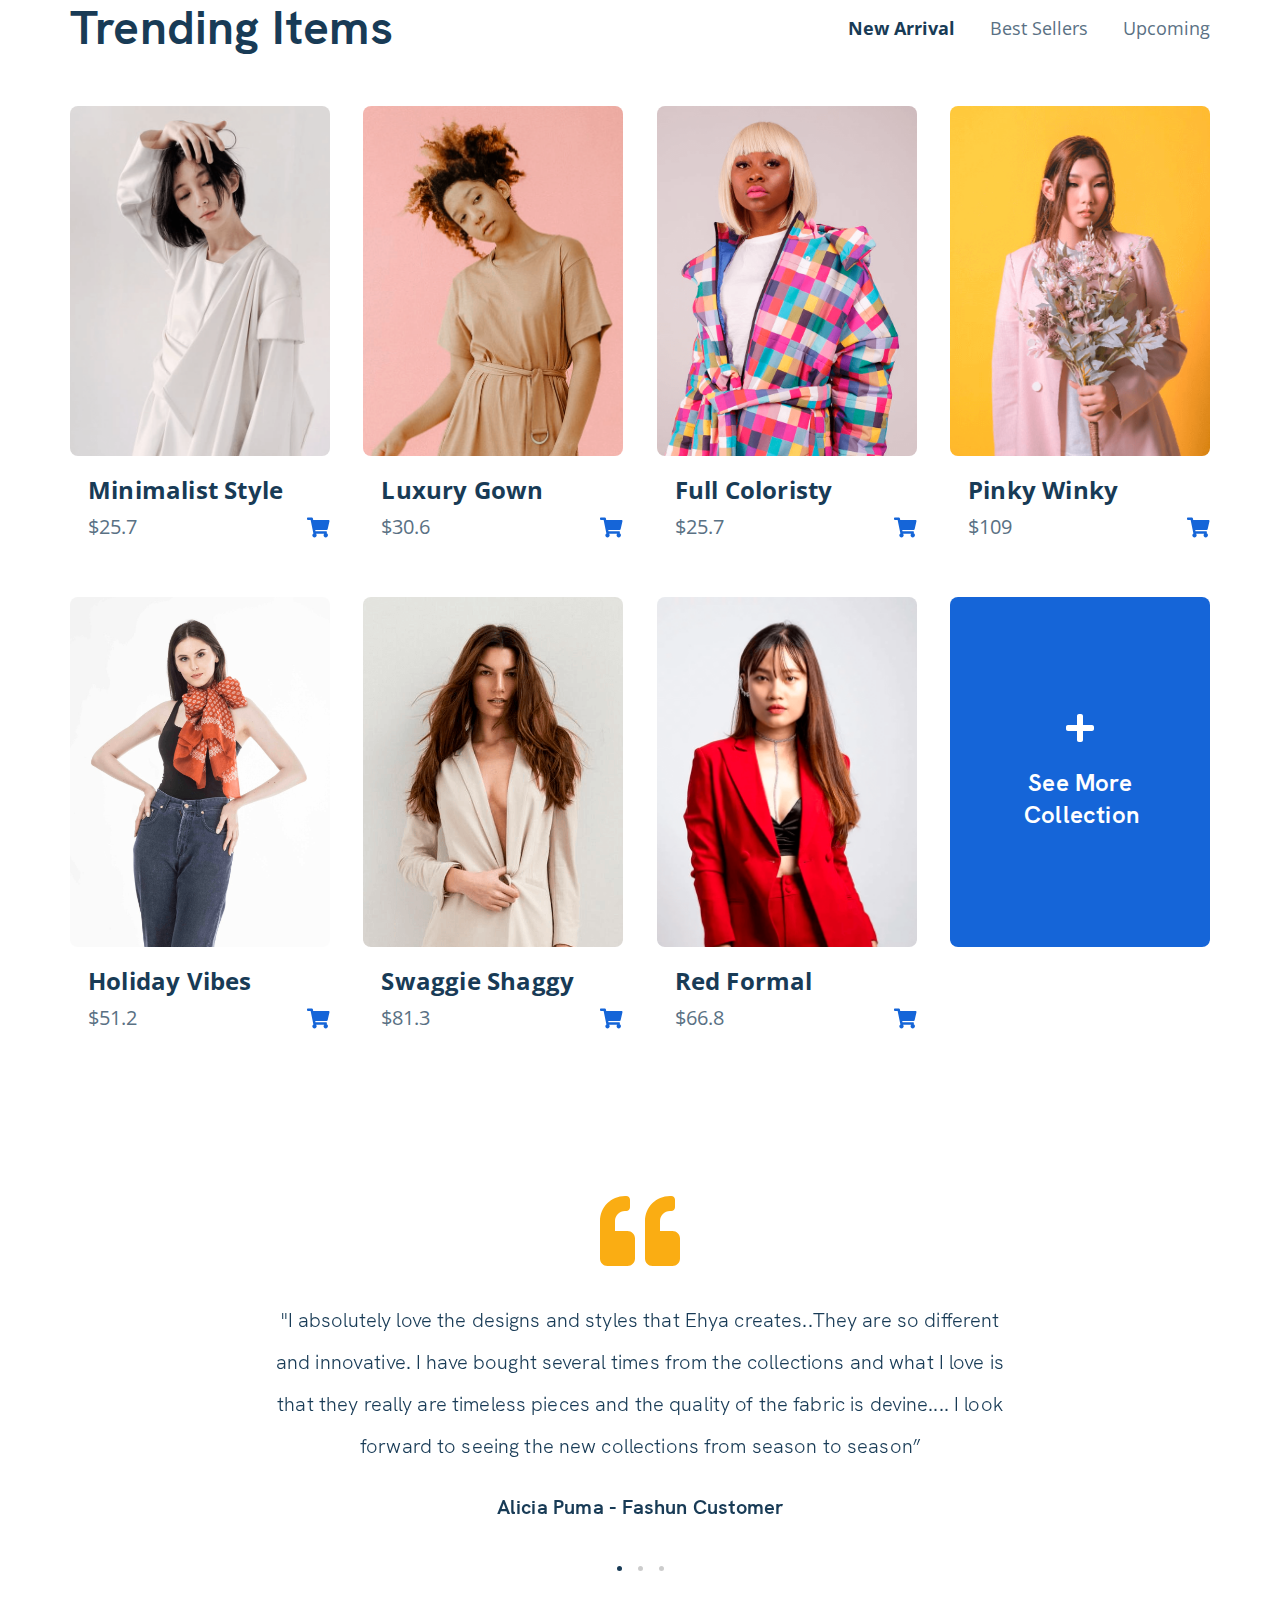
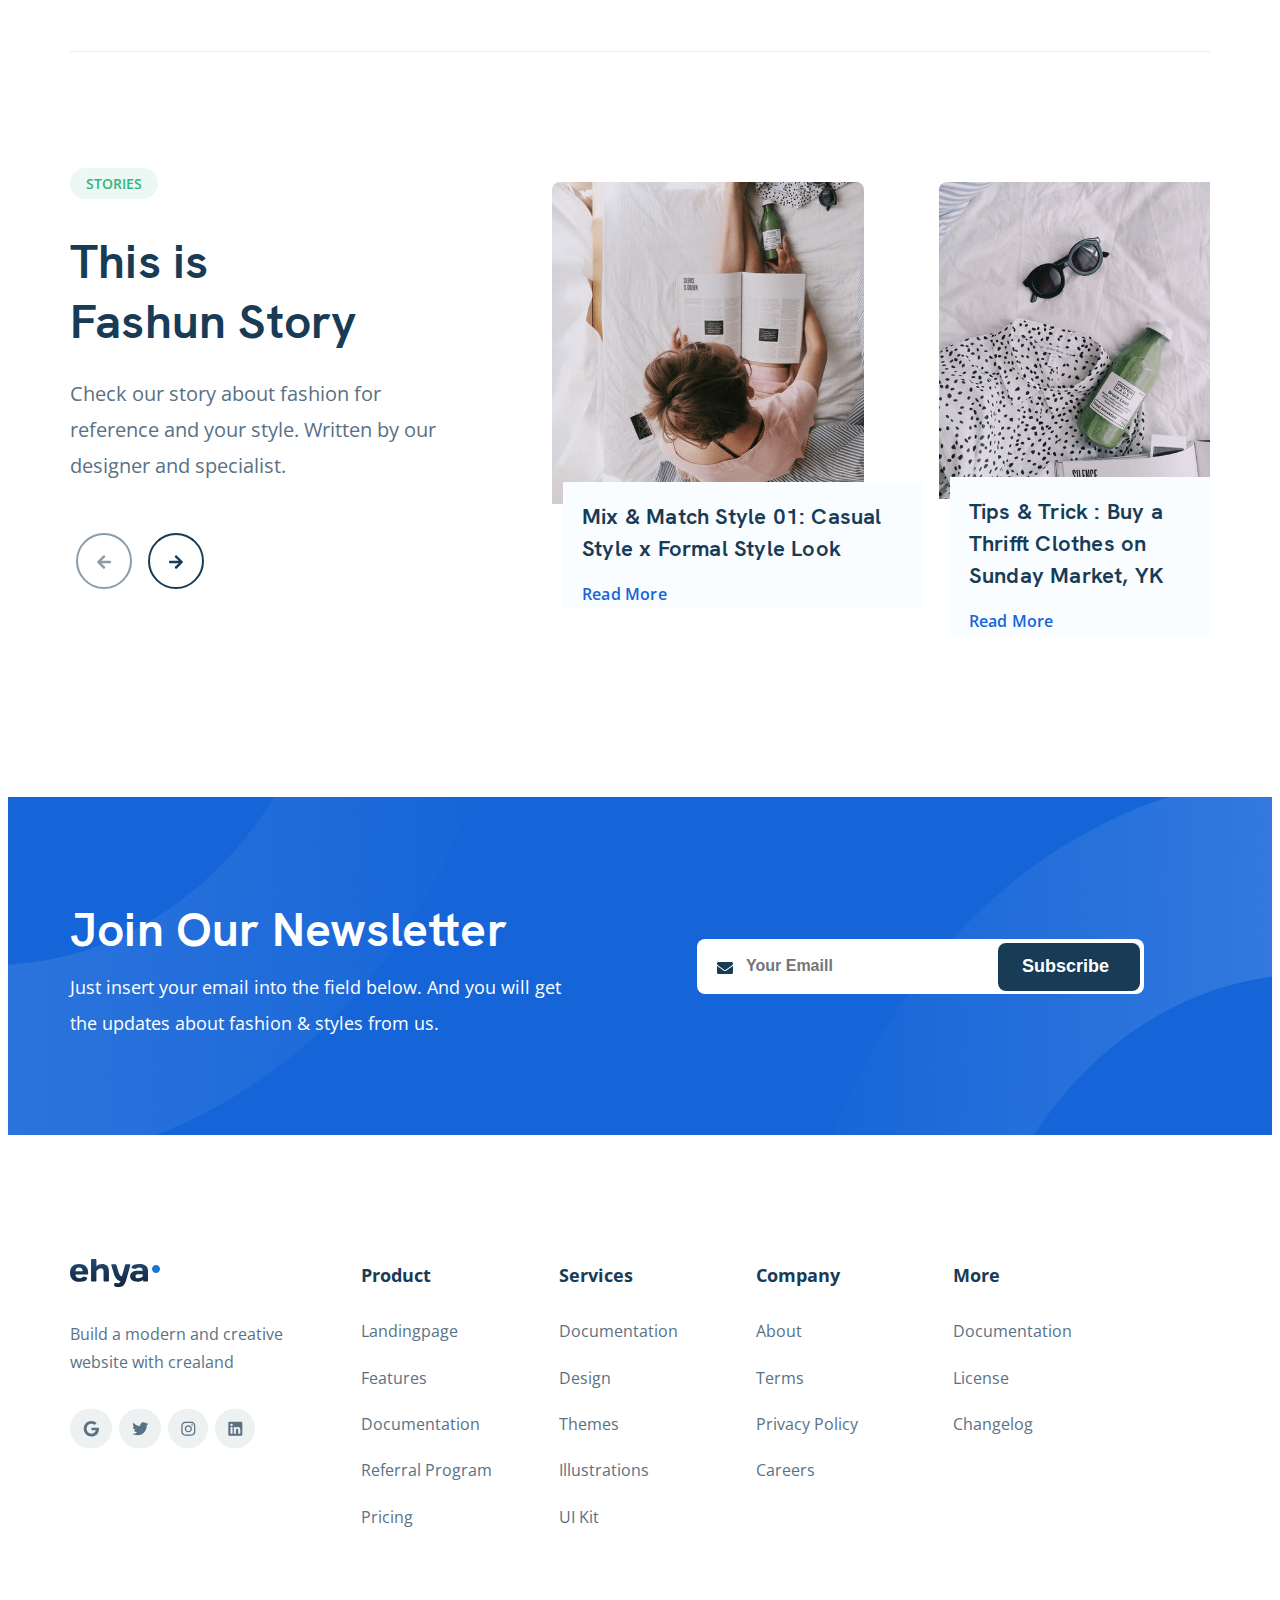
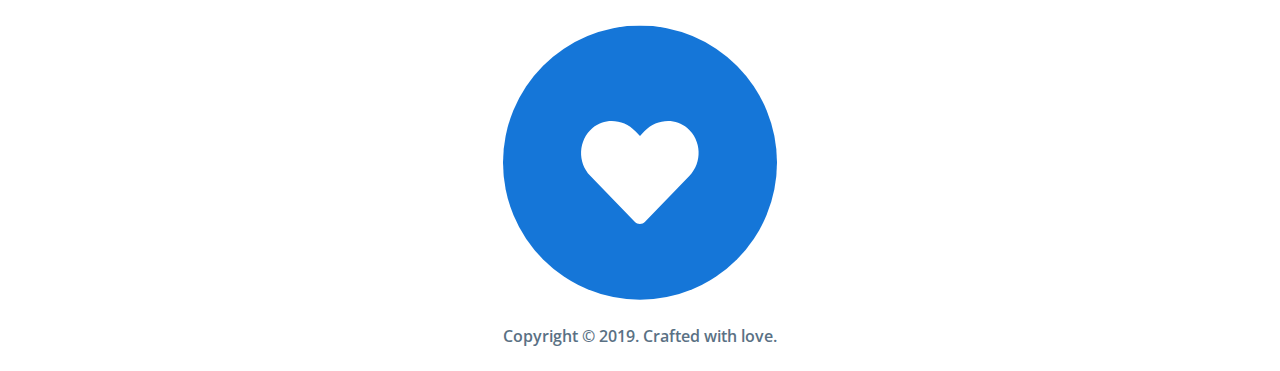
==== commit a30be58d: "last fix diploma" ====
--- a/index.html
+++ b/index.html
@@ -16,7 +16,7 @@
     <header class="navbar navbar--mobile_fixed">
       <div class="container">
         <div class="navbar-top">
-          <a href="#" class="logo">
+          <a href="index.html" class="logo">
             <img
               src="img/Logo.svg"
               alt="Logo: Ehya"
@@ -52,15 +52,42 @@
             </li>
           </ul>
         </div>
-        <button class="menu-button navbar-top-button">
+        <button
+          data-toggle="modal"
+          class="menu-button navbar-top-button header__mobile-button"
+        >
           <span class="menu-button__line"></span>
           <span class="menu-button__line"></span>
           <span class="menu-button__line"></span>
         </button>
-        <!-- /.navbar-bottom -->
-        <!-- /.container -->
       </div>
     </header>
+    <div class="modal">
+      <div class="modal__dialog">
+        <a href="#" class="modal__close"> <img src="img/close.svg" alt="" /></a>
+        <ul class="modal__menu">
+          <li class="modal__item">
+            <a href="#" class="modal__link">Home</a>
+          </li>
+          <li class="modal__item">
+            <a href="#" class="modal__link">Landings</a>
+          </li>
+          <li class="modal__item">
+            <a href="#" class="modal__link">Pages</a>
+          </li>
+          <li class="modal__item">
+            <a href="#" class="modal__link">Docs</a>
+          </li>
+          <li class="modal__item">
+            <a href="#" class="modal__link">Help</a>
+          </li>
+        </ul>
+        <!-- /.navbar-menu -->
+        <a href="#" class="modal__button">Get it now</a>
+      </div>
+      <!-- /.modal__dialog -->
+    </div>
+    <!-- /.modal -->
     <section class="hero">
       <div class="container">
         <div class="hero__container">
@@ -150,15 +177,15 @@
               data-target="#new"
               class="trend__header-list-item trend__header-list-item--active"
             >
-              New Arrival
+              New&nbsp;Arrival
             </li>
             <li data-target="#best" class="trend__header-list-item">
-              Best Sellers
+              Best&nbsp;Sellers
             </li>
             <li data-target="#up" class="trend__header-list-item">Upcoming</li>
           </ul>
         </div>
-        <div id="new" class="content__item content__item--active">
+        <div id="new" class="content-item content-item--active">
           <div class="trend__box">
             <!-- /.trend__header -->
             <div class="trend__box__item">
@@ -281,7 +308,7 @@
           <!-- /.trend__box -->
         </div>
         <!-- content__new -->
-        <div id="best" class="content__item">
+        <div id="best" class="content-item">
           <div class="trend__box">
             <div class="trend__box__item">
               <img src="img/full.png" alt="" class="trend__box__item-img" />
@@ -347,7 +374,7 @@
           <!-- /.trend__box -->
         </div>
         <!-- content__best -->
-        <div id="up" class="content__item">
+        <div id="up" class="content-item">
           <div class="trend__box">
             <!-- /.trend__header -->
             <div class="trend__box__item">
--- a/css/style.css
+++ b/css/style.css
@@ -1,2 +1,2 @@
-@font-face{font-family:'HK Grotesk';src:url("../fonts/grotesk/HKGrotesk-Regular.woff") format("woff");src:url("../fonts/grotesk/HKGrotesk-Regular.woff2") format("woff2");font-weight:400;font-style:normal}@font-face{font-family:'HK Grotesk';src:url("../fonts/grotesk/HKGrotesk-Medium.woff") format("woff");src:url("../fonts/grotesk/HKGrotesk-Medium.woff2") format("woff2");font-weight:500;font-style:normal}@font-face{font-family:'HK Grotesk';src:url("../fonts/grotesk/HKGrotesk-Bold.woff") format("woff");src:url("../fonts/grotesk/HKGrotesk-Bold.woff2") format("woff2");font-weight:700;font-style:normal}*{box-sizing:border-box}body{font-family:'Open Sans', sans-serif}.container{max-width:1140px;margin:auto}img{max-width:100%}.navbar{background-color:#fff;font-family:'Open Sans', sans-serif}.navbar .container{display:flex;align-items:center;justify-content:space-between;max-height:100px}.navbar-top-button{display:none}.navbar__close{display:none}.navbar-menu{font-family:'Open Sans', sans-serif;list-style-type:none;margin:0;display:flex;align-items:center;justify-content:space-between;padding:39px 0;margin-bottom:4px}.navbar-menu__item{margin-left:40px}.navbar-menu__link{text-decoration:none;line-height:22px;font-family:Open Sans;font-style:bold;font-weight:700;font-size:16px;color:#183B56}.navbar-menu__button{border-radius:8px;padding:12px 21px;background:white;border:2px solid #1565D8;outline:none;cursor:pointer}.navbar-menu__button-text{color:#1565D8;text-decoration:none;line-height:22px;font-family:Open Sans;font-style:normal;font-weight:700;font-size:16px}.hero{font-family:'Open Sans', sans-serif;margin-top:36px}.hero .container{max-width:1280px;background-image:linear-gradient(to right, #dadada 37%, rgba(255,255,255,0) 57%),url(../img/hero-image.jpg);background-repeat:no-repeat;background-position:right;background-position:100% 100%;background-color:#E8EAE9;border-radius:8px}.hero__container{max-width:1280px;padding:62px 0px 46px 107px;border-radius:8px}.hero__box{max-width:587px}.hero__box-tag{border-radius:2000px;border:none;padding:6px 16px;font-family:Open Sans;font-style:normal;font-weight:600;font-size:14px;line-height:20px;text-decoration:none;color:#36b37e;background:rgba(54,179,126,0.1)}.hero__box-title{width:89%;font-family:HK Grotesk, sans-serif;font-style:normal;font-weight:bold;font-size:56px;line-height:68px;letter-spacing:0.2px;color:#183B56;margin-top:34px;margin-bottom:0;padding:0}.hero__box-info{color:#5A7184;font-family:Open Sans;font-style:normal;font-weight:normal;font-size:20px;line-height:36px;margin-top:28px;margin-bottom:52px}.hero__button{padding:16px 40px;font-style:normal;font-weight:bold;font-size:18px;line-height:25px;background:#183B56;border-radius:8px;color:white;border:none;outline:none;margin-bottom:48px}.hero__icons{display:flex;align-items:center}.hero__icons-img{margin-right:8px}.hero__icons-items{margin-right:30px}.hero__icons-last{display:flex;align-items:center}.collection{margin-top:120px}.collection__wrapper{display:flex}.collection__wrapper__left{display:flex}.collection__wrapper__left-main{width:320px;height:490px;margin-right:30px}.collection__wrapper__left-main img{object-fit:cover}.collection__wrapper__left-nomain{width:320px;height:490px}.collection__wrapper__left-img-1{width:320px;height:490px;border-radius:8px}.collection__wrapper__left-img-2{width:320px;height:230px;border-radius:8px;object-fit:cover}.collection__wrapper__left-img-3{width:320px;height:230px;margin-top:24px;border-radius:8px;object-fit:cover}.collection__wrapper__right{margin-left:58px}.collection__wrapper__right-title{font-family:'HK Grotesk', sans-serif;font-style:normal;font-weight:bold;font-size:48px;line-height:60px;letter-spacing:0.2px;color:#183B56;margin-bottom:24px;margin-top:10px}.collection__wrapper__right-text{font-family:Open Sans;font-style:normal;font-weight:normal;font-size:20px;line-height:36px;color:#5A7184;margin-bottom:39px;margin-top:0}.collection__wrapper__right-link{font-family:Open Sans;font-style:normal;font-weight:bold;font-size:18px;line-height:25px;text-align:center;text-decoration:none;color:#1565D8}.collection__wrapper__right-link img{margin-left:20px}.trend{margin-top:145px;margin-bottom:108px}.trend__header{display:flex;flex-direction:row;justify-content:space-between;align-items:center;margin:0;margin-bottom:48px}.trend__header-title{margin:0;font-family:'HK Grotesk', sans-serif;font-style:normal;font-weight:bold;font-size:48px;line-height:60px;letter-spacing:0.2px;color:#183B56}.trend__header-list{display:flex;flex-direction:row;text-decoration:none;list-style:none;font-family:Open Sans;font-style:normal;font-weight:bold;font-size:18px;line-height:25px;color:#5A7184;margin:0}.trend__header-list-item{margin-left:35px;cursor:pointer;font-weight:normal;font-size:18px;line-height:25px}.trend__header-list-item--active{font-weight:bold;color:#183B56}.trend__box{display:flex;flex-direction:row;flex-wrap:wrap;justify-content:space-between}.trend__box__item-img{width:260px;height:350px;border-radius:8px;margin-bottom:13px;object-fit:cover}.trend__box__item-title{margin:0;margin-left:18px;margin-bottom:3px;font-style:normal;font-weight:bold;font-size:24px;line-height:32px;letter-spacing:0.2px;color:#183B56}.trend__box__item-more{width:260px;height:350px;background:#1565D8;border-radius:8px}.trend__box__item-costs{display:flex;align-items:center;justify-content:space-between;margin:0 18px;margin-right:0;margin-bottom:52px}.trend__box__item-cost{font-family:Open Sans;font-style:normal;font-weight:normal;font-size:20px;line-height:36px;color:#5A7184}.trend__box__item-buy-img{margin-top:5px}.trend__box__item-more{display:flex;flex-direction:column;align-items:center;justify-content:center}.trend__box__item-more-link{width:112px;display:block;margin-top:25px;font-family:'HK Grotesk', sans-serif;font-style:normal;font-weight:bold;font-size:24px;line-height:32px;letter-spacing:0.2px;color:white;text-decoration:none;text-align:center}.content__item{display:none}.content__item--active{display:block}.reviews{margin-bottom:120px}.reviews .container{border-bottom:1px solid #E5EAF4;padding-bottom:65px}.reviews__wrapper{display:flex;flex-direction:column;justify-content:center;align-items:center}.reviews__wrapper-comma{margin-bottom:33px}.reviews__wrapper-text{width:64%;margin:0;margin-bottom:28px;font-family:'HK Grotesk', sans-serif;font-style:normal;font-weight:normal;font-size:20px;line-height:42px;text-align:center;letter-spacing:0.133333px;color:#183B56}.reviews__wrapper-author{margin:0;margin-bottom:67px;font-family:'HK Grotesk', sans-serif;font-style:normal;font-weight:bold;font-size:20px;line-height:24px;text-align:center;letter-spacing:0.2px;color:#183B56}.swiper-pagination-bullet{width:5px;height:5px;margin:0px 8px}.swiper-pagination-bullet-active{background-color:#183B56}.swiper-container-horizontal .swiper-pagination-bullets .swiper-pagination-bullet{margin:0px 8px}.swiper-box{overflow:hidden;width:65%}.swiper-wrapper{width:100%}.swiper-button-disabled{opacity:0.5 !important}.story{margin-bottom:134px}.story .container{display:flex;overflow:hidden}.story__box{display:flex;width:837px;margin-right:50px;margin-top:10px}.story__slider{left:373px;width:35%;padding-bottom:39px;background-color:white;z-index:10}.story__slider-tag{font-family:Open Sans;font-style:normal;font-weight:600;font-size:14px;line-height:20px;text-align:center;color:#36B37E;background:#ecf8f4;border-radius:2000px;border:none;padding:6px 16px}.story__slider-title{width:76%;font-family:'HK Grotesk', sans-serif;font-style:normal;font-weight:bold;font-size:48px;line-height:60px;letter-spacing:0.2px;color:#183B56;margin:0;margin-top:38px;margin-bottom:24px}.story__slider-text{width:95%;font-family:Open Sans;font-style:normal;font-weight:normal;font-size:20px;line-height:36px;color:#5A7184;margin:0;margin-bottom:48px}.story__slider-button-left{outline:none;border:none;background-color:white;opacity:1}.story__slider-button-right{outline:none;border:none;background-color:white;z-index:10}.story__one{position:relative;padding-left:83px;width:64%}.story__one-img{position:relative;z-index:1}.story__one-img img{border-radius:8px 8px 0 0px;object-fit:cover;width:312px;max-height:322px;top:10px;z-index:100}.story__one-text{padding-top:19px;padding-left:19px;top:-27px;left:11px;position:relative;background-color:#FAFDFF;font-family:'HK Grotesk', sans-serif !important;font-style:normal;font-weight:600;font-size:22px;line-height:32px;letter-spacing:0.2px;color:#183B56;z-index:5}.story__one-text-link{color:#1565D8;font-family:Open Sans;font-style:normal;font-weight:600;font-size:16px;line-height:22px}.story__one-text-title{width:92%;margin:0;margin-bottom:12px}.story__two{margin-left:28px}.story__two-img img{border-radius:8px 8px 0 0px;object-fit:cover;width:312px;height:317px}.story__two-text{width:79%;padding-left:19px;padding-top:19px;top:-27px;left:11px;position:relative;background-color:#FAFDFF;font-family:'HK Grotesk', sans-serif !important;font-style:normal;font-weight:600;font-size:22px;line-height:32px;letter-spacing:0.2px;color:#183B56}.story__two-text-link{color:#1565D8;font-family:Open Sans;font-style:normal;font-weight:600;font-size:16px;line-height:22px}.story__two-text-title{width:87%;margin:0;margin-bottom:12px}.story .swiper__c{overflow:hidden}.newsletter{background-image:url(../img/newsb.png);background-repeat:no-repeat;background-size:100% 100%}.newsletter .container{width:100%;min-height:338px;display:flex;flex-direction:row;align-items:center}.newsletter__text{width:55%}.newsletter__text-title{margin:0;font-family:'HK Grotesk', sans-serif;font-style:normal;font-weight:bold;font-size:48px;line-height:78px;letter-spacing:0.2px;color:white}.newsletter__text-info{width:82%;margin:0;font-style:normal;font-weight:normal;font-size:18px;line-height:36px;color:white}.newsletter__form{position:relative;width:447px;height:55px}.newsletter__form-subscribe label{position:absolute;top:56px;color:#f1f1f1}.newsletter__form-input{position:absolute;width:100%;height:100%;padding:20px 203px 20px 49px;border-radius:8px;outline:none;border:none;font-style:normal;font-weight:600;font-size:16px;line-height:22px}.newsletter__form-icon{position:absolute;z-index:50;top:23px;bottom:0;left:20px}.newsletter__form-button{padding:11px 31px 12px 24px;top:4px;right:4px;position:absolute;font-weight:bold;font-size:18px;line-height:25px;border:none;outline:none;color:white;background:#183B56;border-radius:8px}.footer{margin-top:114px}.footer .container{display:flex;flex-direction:column;justify-content:center}.footer-wrapper{display:flex;flex-direction:row}.footer__box{display:flex;flex-direction:row;justify-content:flex-start;padding-left:0}.footer__social{display:flex;flex-direction:row;list-style:none;justify-content:flex-start;padding-left:0}.footer__social-item{margin-right:7px}.footer__lists{display:flex;flex-direction:column;text-decoration:none;list-style:none;font-style:normal;font-weight:normal;font-size:16px;line-height:22px;justify-content:flex-start}.footer__lists-st{list-style:none;margin-top:0;padding:0}.footer__logo{align-self:start;margin-top:10px;margin-bottom:17px}.footer__info{width:22%}.footer__info-text{width:85%;font-style:normal;font-weight:normal;font-size:16px;line-height:28px;color:#5A7184}.footer__product{padding-left:40px;margin-right:67px}.footer__product-item{font-style:normal;font-weight:normal;font-size:16px;line-height:22px;color:#5A7184}.footer__services{margin-right:78px}.footer__company{margin-right:95px}.footer__items{font-style:normal;font-weight:normal;font-size:16px;line-height:22px;color:#5A7184;line-height:2.9}.footer__items:nth-child(1){color:#183B56;font-size:18px;font-weight:bold;margin-bottom:7px}.footer__copyright{margin-top:66px;display:flex;flex-direction:column;align-self:center}.footer__copyright-logo{justify-content:center;margin-bottom:8px}.footer__copyright-info{font-style:normal;font-weight:600;font-size:16px;line-height:22px;color:#5A7184}@media (max-width: 1200px){.container{max-width:960px}.hero .container{background-position:150% 100%}.hero__box-title{font-size:48px;line-height:60px;letter-spacing:0.2px}.collection__wrapper{flex-direction:column}.collection__wrapper__left{margin:auto}.collection__wrapper__left-main{width:555px}.collection__wrapper__left-img-1{width:555px;object-fit:cover}.collection__wrapper__right{margin-top:40px;margin-left:0}.collection__wrapper__right-title{font-family:'HK Grotesk', sans-serif}.story .container{flex-direction:column}.story__slider{display:flex;flex-direction:column;left:118px;width:100%;align-items:center;justify-content:center}.story__slider-title{width:100%;text-align:center;text-align:center}.story__slider-text{width:100%;text-align:center}.story__box{width:837px;margin-left:131px;margin:auto;display:flex;flex-direction:row;justify-content:space-around;margin-left:78px}.story__one{margin:0 50px;padding-left:0}.story__two{margin:0 50px}.swiper-box{width:100%;margin:auto}}@media (max-width: 1100px){.hero .container{background-position:200% 56%}}@media (max-width: 992px){.container{max-width:708px}.navbar-menu__link{font-size:14px}.navbar-menu__button-text{font-size:14px}.hero .container{background-position:100% 56%}.hero__container{padding:38px 0px 46px 23px}.hero__box-title{width:78%;font-style:normal;font-weight:bold;font-size:44px;line-height:60px;letter-spacing:0.2px}.hero__box-info{width:78%}.collection{margin-top:80px}.collection__wrapper{flex-direction:column}.collection__wrapper__left-main{width:320px;height:490px;margin-right:30px}.collection__wrapper__left-img-1{width:320px;height:490px;object-fit:cover}.collection__wrapper__right{margin-top:40px;margin-left:0}.collection__wrapper__right-title{font-family:'HK Grotesk', sans-serif;font-style:normal;font-weight:bold;font-size:48px;line-height:60px;margin-bottom:16px}.collection__wrapper__right-text{font-family:Open Sans;font-style:normal;font-weight:normal;font-size:20px;line-height:36px;margin-bottom:30px}.story__box{width:750px;margin-left:0}.story__one{margin:0 0px;margin-left:30px}.story__one-text{width:87%}.story__two{margin:0 0px;margin-left:40px}.story__two-text{width:87%}.trend__box{max-width:564px;margin:auto}.trend__header{flex-direction:column;align-items:center}.trend__header-title{margin-bottom:10px}.trend__header-list{padding:0}.trend__header-list-item{padding-left:5px;margin-left:0;margin-right:35px}.footer{margin-top:62px}.footer-wrapper{display:grid;grid-template-columns:repeat(3, 1fr);grid-auto-rows:306px}.footer__lists{font-style:normal;font-weight:normal;font-size:16px;line-height:22px}.footer__info{grid-column-start:1;grid-column-end:4;grid-row-start:1;grid-row-end:2;padding-left:33px;width:49%}.footer__info-text{margin-bottom:13px}.footer__product{grid-column-start:2;grid-column-end:2;grid-row-start:1;grid-row-end:1;margin-right:0;padding-left:77px}.footer__services{grid-column-start:3;grid-column-end:3;grid-row-start:1;grid-row-end:1;margin-right:0;padding-left:33px}.footer__company{grid-column-start:2;grid-column-end:2;grid-row-start:2;grid-row-end:2;margin-right:0;padding-left:77px;max-height:200px}.footer__more{grid-column-start:3;grid-column-end:3;grid-row-start:2;grid-row-end:2;margin-right:0;padding-left:33px}.footer__copyright{margin-top:0}}@media (max-width: 935px){.hero .container{background-position:0% 56%}}@media (max-width: 768px){.container{max-width:710px}.logo__image{margin-left:31px;margin-top:5px}.navbar{max-width:768px}.navbar-bottom{display:none;position:fixed;width:304px;height:324px;top:8px;right:11px;bottom:226px;background-color:white;box-shadow:0 0 10px rgba(0,0,0,0.5)}.navbar-bottom--visible{display:block}.navbar-top{height:64px;display:flex;align-items:center;margin-top:8px;margin-right:12px}.navbar-top-button{display:flex;margin-bottom:2px;margin-right:34px;z-index:150}.navbar__close{display:none;position:absolute;right:38px;top:13px;z-index:200}.navbar-menu{margin-top:0;flex-direction:column;align-items:flex-start;padding:37px 0}.navbar-menu__item{margin-bottom:18px;margin-left:26px}.navbar-menu__button{margin-top:4px;padding:7px 90px}.navbar--mobile_fixed{position:fixed;left:0;top:0;right:0;z-index:99}.menu-button{width:17px;height:17px;padding:0;margin-top:9px;display:flex;align-items:center;justify-content:center;flex-direction:column;justify-content:space-between;border:none;background-color:#fff;cursor:pointer;outline:none}.menu-button__line{width:22px;height:2px;background-color:#3A4C66}.hero .container{margin-top:104px;background-position:11% 1%}.hero__container{padding:37px 0px 38px 32px}.hero__box-title{width:75%;font-size:48px;font-style:normal;font-weight:bold;font-size:46px;line-height:60px;letter-spacing:0.2px}.hero__box-info{width:74%;font-size:18px;line-height:32px;margin-top:16px;margin-bottom:36px}.hero__button{padding:16px 41px;margin-bottom:38px}.hero__icons{font-family:'HK Grotesk';font-style:normal;font-weight:600;font-size:16px}.hero__icons-items{margin-right:12px}.collection__wrapper__left{margin-left:18px}.collection__wrapper__left-main{width:100%}.collection__wrapper__left-img-1{width:100%}.collection__wrapper__left-img-2{width:94%}.collection__wrapper__left-img-3{width:94%}.collection__wrapper__left-nomain{display:flex;flex-direction:column;width:100%;height:100%}.collection__wrapper__right{margin-left:19px}.collection__wrapper__right-title{font-family:'HK Grotesk', sans-serif;font-style:normal;font-weight:bold;font-size:48px;line-height:60px;margin-top:0}.trend{margin-top:79px;margin-bottom:40px}.trend__header{display:flex;flex-direction:column;margin-bottom:56px}.trend__header-title{font-family:'HK Grotesk', sans-serif;font-style:normal;font-weight:bold;font-size:48px;line-height:60px;margin-left:5px}.trend__header-list{margin-top:17px;padding-left:39px}.trend__header-list-item{margin-left:0;margin-right:33px;font-style:normal;font-size:18px;line-height:25px}.trend__box{max-width:100%;justify-content:space-around;margin-left:17px;margin:0 30px}.trend__box__item-title{margin-left:9px}.trend__box__item-img{width:280px;height:350px;margin-bottom:14px}.trend__box__item-costs{margin-left:10px;margin-bottom:50px}.trend__box__item-more{width:280px}.trend__box__item-more-link{margin-top:15px}.trend__box__item-buy{margin-right:12px}.reviews{margin-bottom:0}.reviews .container{padding-bottom:71px}.reviews__wrapper-comma{margin-bottom:21px}.reviews__wrapper-text{width:82%;margin-bottom:36px}.reviews__wrapper-author{margin-bottom:53px}.story{margin-bottom:71px}.story .container{position:relative;flex-direction:row;flex-wrap:wrap;align-items:center;margin:auto}.story__box{position:relative;width:100%;margin-left:4px;margin-right:0}.story__slider{left:0;width:100%;display:flex;flex-direction:column;align-items:center;position:relative;padding-bottom:22px}.story__slider-tag{margin-top:77px}.story__slider-title{font-family:'HK Grotesk', sans-serif;font-size:48px;margin-top:25px;margin-bottom:15px;letter-spacing:-1.8px;text-align:center}.story__slider-text{width:77%;text-align:center;margin-bottom:34px}.story__slider-button{margin-right:9px}.story__slider-button-left{margin-right:11px}.story__one{max-width:322px;display:flex;flex-direction:column;margin:auto}.story__one-text{box-shadow:0 0 10px rgba(0,0,0,0.5);width:95%;padding-top:19px;padding-left:15px}.story__one-text-title{font-family:'HK Grotesk', sans-serif;width:95%}.story__two{max-width:322px;margin:auto}.story__two-text{box-shadow:0 0 10px rgba(0,0,0,0.5);width:95%;padding-top:19px;padding-left:15px}.story__two-text-title{font-family:'HK Grotesk', sans-serif;width:95%}.newsletter .container{flex-direction:column;max-width:768px;min-height:397px}.newsletter__text{width:100%;text-align:center;margin-top:60px}.newsletter__text-info{width:67%;text-align:center;margin:auto;margin-bottom:53px}.footer{margin-top:55px}.footer-wrapper{display:grid;grid-template-columns:repeat(3, 1fr);grid-auto-rows:306px}.footer__lists{font-style:normal;font-weight:normal;font-size:16px;line-height:22px}.footer__info{grid-column-start:1;grid-column-end:4;grid-row-start:1;grid-row-end:2;padding-left:33px;width:49%}.footer__info-text{margin-bottom:13px}.footer__product{grid-column-start:2;grid-column-end:2;grid-row-start:1;grid-row-end:1;margin-right:0;padding-left:77px}.footer__services{grid-column-start:3;grid-column-end:3;grid-row-start:1;grid-row-end:1;margin-right:0;padding-left:33px}.footer__company{grid-column-start:2;grid-column-end:2;grid-row-start:2;grid-row-end:2;margin-right:0;padding-left:77px}.footer__more{grid-column-start:3;grid-column-end:3;grid-row-start:2;grid-row-end:2;margin-right:0;padding-left:33px}.footer__logo{margin-bottom:13px}}@media (max-width: 710px){.story__box{flex-direction:column}.story__one{max-width:342px}.story__two{max-width:342px}}@media only screen and (max-height: 374px){.navbar-bottom--visible{overflow:scroll}}@media (max-width: 650px){.footer{margin-top:55px}.footer-wrapper{display:grid;grid-template-columns:repeat(3, 1fr);grid-auto-rows:320px}.footer__product{margin-right:10px}}@media (max-width: 576px){.logo__image{margin-left:29px;margin-top:9px}.navbar{max-width:576px}.navbar .container{width:100%;height:88px;margin:0;padding-bottom:36px}.navbar-top__menu-button{margin-right:20px}.hero{width:100%}.hero .container{min-width:297px;border-radius:0;background-image:linear-gradient(to top, #dadada 37%, rgba(255,255,255,0) 57%),url(../img/hero-image.jpg);background-position:70% 1%;margin-top:80px;margin-bottom:66px}.hero__container{display:flex;flex-direction:column;align-items:center;padding:0}.hero__box{display:flex;flex-direction:column;align-items:center;padding-top:384px}.hero__box-title{font-size:32px;line-height:40px;text-align:center;width:93%;margin-left:0;margin-top:16px}.hero__box-info{width:82%;font-size:16px;line-height:28px;text-align:center;margin-top:21px;margin-bottom:23px}.hero__button{margin:auto;padding:11px 41px;font-weight:bold;font-size:16px;line-height:22px}.hero__icons{margin-top:24px;margin-bottom:24px;display:flex;align-items:center;flex-direction:row;flex-wrap:wrap;align-items:center}.hero__icons-items{font-family:'HK Grotesk', sans-serif;font-style:normal;font-weight:600;font-size:15px;line-height:20px;color:#183B56}.hero__icons-last{display:flex;align-items:center;align-self:center;margin-top:0px}.trend__header-list-item{margin-right:12px}.collection{margin-top:40px}.collection__wrapper__left{flex-direction:column;margin:0 0 27px 0}.collection__wrapper__left-nomain{display:flex;flex-direction:row;justify-content:center;margin:auto;margin-top:20px;margin-top:13px}.collection__wrapper__left-img-2{width:138px;height:97px;margin:0 5px}.collection__wrapper__left-img-3{width:138px;height:97px;margin-top:0;margin:0 5px}.collection__wrapper__left-main{width:290px;height:300px;margin:auto}.collection__wrapper__left-img-1{width:290px;height:300px}.collection__wrapper__right{display:flex;flex-direction:column;align-items:center;margin:auto}.collection__wrapper__right-title{font-size:28px;margin-bottom:0}.collection__wrapper__right-text{width:92%;font-size:16px;line-height:28px;text-align:center}.collection__wrapper__right-link{text-align:center;margin:auto;font-size:16px}.trend{margin-top:59px}.trend__header{align-items:center;margin-bottom:34px}.trend__header-title{font-size:28px;line-height:36px}.trend__header-list{font-size:16px;line-height:22px;padding-left:0;margin-top:23px;margin-left:1px}.trend__header-list-item{font-size:16px;line-height:22px}.trend__box{margin:auto}.trend__box__item{height:234px;margin-bottom:20px}.trend__box__item-img{width:140px;height:170px;margin-bottom:9px}.trend__box__item-title{font-size:16px;line-height:20px;margin-left:0;margin-bottom:0}.trend__box__item-costs{justify-content:start;margin-bottom:0;margin-left:0}.trend__box__item-buy{width:11%;margin-left:5px}.trend__box__item-cost{font-size:14px;line-height:24px}.trend__box__item-more{width:140px;height:170px}.trend__box__item-more-link{font-size:20px;line-height:24px;margin-top:25px}.reviews{margin-bottom:19px}.reviews__wrapper-comma{margin-bottom:14px}.reviews__wrapper-text{width:92%;font-size:18px;line-height:36px;margin-bottom:25px}.reviews__wrapper-author{font-size:20px;line-height:24px;width:60%;margin-bottom:45px}.story{margin-bottom:38px}.story__box{flex-direction:column;width:92%;margin:auto}.story__slider{padding-bottom:22px}.story__slider-title{font-size:28px;line-height:36px;margin-top:22px}.story__slider-tag{margin-top:0}.story__slider-text{width:83%;font-size:16px;line-height:28px}.story__slider-button{align-items:center;justify-content:center;display:flex}.story__slider-button-left{width:39%}.story__slider-button-right{width:39%}.story__one{height:433px}.story__one-text{top:-69px;padding-left:3px}.story__one-text-title{text-align:left;font-weight:600;font-size:20px;line-height:28px;margin-bottom:0;padding-left:20px}.story__one-text-link{margin-left:20px}.story__two{height:433px}.story__two-text{width:97%;top:-69px;padding-left:3px}.story__two-text-title{text-align:left;font-weight:600;font-size:20px;line-height:28px;margin-bottom:0;padding-left:20px;width:103%}.story__two-text-link{margin-left:20px}.newsletter__text{margin-top:66px}.newsletter__text-title{font-size:28px;line-height:36px;text-align:center;letter-spacing:0.2px}.newsletter__text-info{width:92%;font-style:normal;font-weight:normal;font-size:16px;line-height:28px;text-align:center;margin-bottom:61px}.newsletter__form{width:100%;padding:0px 8px 20px 8px}.newsletter__form-subscribe label{position:relative;font-size:14px;top:8px}.newsletter__form-input{position:relative;max-width:100%;font-size:16px;padding:13px 123px 13px 48px}.newsletter__form-icon{position:absolute;z-index:50;top:19px;bottom:0;left:36px}.newsletter__form-button{right:0;top:8px;width:100%;text-align:center;position:relative;margin-top:0px}.footer{margin-top:55px}.footer-wrapper{display:grid;grid-template-columns:repeat(2, 1fr);grid-auto-rows:306px}.footer__lists{font-style:normal;font-weight:normal;font-size:14px;line-height:20px}.footer__info{grid-column-start:1;grid-column-end:3;grid-row-start:3;grid-row-end:3;padding-left:33px;width:100%;align-items:center;padding-left:0}.footer__info-text{margin-bottom:13px;text-align:center}.footer__logo{align-self:center}.footer__product{grid-column-start:1;grid-column-end:1;grid-row-start:1;grid-row-end:1;margin-right:0;padding-left:77px}.footer__services{grid-column-start:2;grid-column-end:2;grid-row-start:1;grid-row-end:1;margin-right:0;padding-left:33px}.footer__company{grid-column-start:1;grid-column-end:1;grid-row-start:2;grid-row-end:2;margin-right:0;padding-left:77px}.footer__more{grid-column-start:2;grid-column-end:2;grid-row-start:2;grid-row-end:2;margin-right:0;padding-left:33px}.footer__copyright{display:none}}@media (max-width: 430px){.hero__icons{display:flex;flex-direction:row;align-items:center;margin-left:50px}.hero__icons-last{margin-left:100px;margin-top:20px}.footer{margin-top:55px}.footer-wrapper{display:grid;grid-template-columns:repeat(2, 1fr);grid-auto-rows:306px}.footer__lists{font-style:normal;font-weight:normal;font-size:14px;line-height:20px}.footer__info{grid-column-start:1;grid-column-end:3;grid-row-start:3;grid-row-end:3;padding-left:33px;width:100%;align-items:center;padding-left:0px}.footer__info-text{margin-bottom:13px;text-align:center}.footer__logo{align-self:center}.footer__product{grid-column-start:1;grid-column-end:1;grid-row-start:1;grid-row-end:1;margin-right:0;padding-left:20px}.footer__services{grid-column-start:2;grid-column-end:2;grid-row-start:1;grid-row-end:1;margin-right:0;padding-left:53px}.footer__company{grid-column-start:1;grid-column-end:1;grid-row-start:2;grid-row-end:2;margin-right:0;padding-left:20px}.footer__more{grid-column-start:2;grid-column-end:2;grid-row-start:2;grid-row-end:2;margin-right:0;padding-left:53px}}@media (max-width: 369px){.hero__icons{display:flex;flex-direction:row;align-items:center;margin-left:20px}.hero__icons-last{margin-left:80px;margin-top:20px}.footer{margin-top:55px}.footer__items{line-height:2.2}.footer-wrapper{display:grid;grid-template-columns:repeat(2, 1fr);grid-auto-rows:245px}.footer__lists{font-style:normal;font-weight:normal;font-size:14px;line-height:20px}.footer__info{grid-column-start:1;grid-column-end:3;grid-row-start:3;grid-row-end:3;padding-left:33px;width:100%;align-items:center;padding-left:0px;margin-top:-35px}.footer__info-text{width:90%;margin-bottom:13px;text-align:center;margin-bottom:0}.footer__logo{align-self:center;margin-bottom:-4px}.footer__product{grid-column-start:1;grid-column-end:1;grid-row-start:1;grid-row-end:1;margin-right:0;padding-left:20px}.footer__services{grid-column-start:2;grid-column-end:2;grid-row-start:1;grid-row-end:1;margin-right:0;padding-left:11px}.footer__company{grid-column-start:1;grid-column-end:1;grid-row-start:2;grid-row-end:2;margin-right:0;padding-left:20px}.footer__more{grid-auto-rows:245px;grid-column-start:2;grid-column-end:2;grid-row-start:2;grid-row-end:2;margin-right:0;padding-left:11px}}@media (max-width: 337px){.hero__icons{display:flex;flex-direction:row;align-items:center;margin-left:5px}.hero__icons-last{margin-left:100px;margin-top:0px}}@media (max-width: 320px){.navbar{max-width:320px}.navbar-bottom{left:10px;right:10px;top:8px;bottom:253px}.navbar-menu{margin-top:-5px;margin-left:10px}.navbar-menu__item{margin-left:15px}.navbar-menu__button{margin-top:4px;padding:8px 90px}.navbar__close{position:absolute;right:5px;top:8px;z-index:200}.hero__box-title{width:98%;letter-spacing:-1px}}
+@font-face{font-family:'HK Grotesk';src:url("../fonts/grotesk/HKGrotesk-Regular.woff") format("woff");src:url("../fonts/grotesk/HKGrotesk-Regular.woff2") format("woff2");font-weight:400;font-style:normal}@font-face{font-family:'HK Grotesk';src:url("../fonts/grotesk/HKGrotesk-Medium.woff") format("woff");src:url("../fonts/grotesk/HKGrotesk-Medium.woff2") format("woff2");font-weight:500;font-style:normal}@font-face{font-family:'HK Grotesk';src:url("../fonts/grotesk/HKGrotesk-Bold.woff") format("woff");src:url("../fonts/grotesk/HKGrotesk-Bold.woff2") format("woff2");font-weight:700;font-style:normal}*{box-sizing:border-box}body{font-family:'Open Sans', sans-serif}.container{max-width:1140px;margin:auto}img{max-width:100%}.home{text-decoration:none;color:blue;font-family:'Open Sans', sans-serif;font-weight:bold;color:#1565D8}.thank__header{align-items:flex-start}.navbar{background-color:#fff;font-family:'Open Sans', sans-serif}.navbar .container{display:flex;align-items:center;justify-content:space-between;max-height:100px}.navbar-top-button{display:none}.navbar__close{display:none}.navbar-menu{font-family:'Open Sans', sans-serif;list-style-type:none;margin:0;display:flex;align-items:center;justify-content:space-between;padding:39px 0;margin-bottom:4px}.navbar-menu__item{margin-left:40px}.navbar-menu__link{text-decoration:none;line-height:22px;font-family:Open Sans;font-style:bold;font-weight:700;font-size:16px;color:#183B56}.navbar-menu__button{border-radius:8px;padding:12px 21px;background:white;border:2px solid #1565D8;outline:none;cursor:pointer}.navbar-menu__button-text{color:#1565D8;text-decoration:none;line-height:22px;font-family:Open Sans;font-style:normal;font-weight:700;font-size:16px}.navbar-top__menu-button{display:none}.hero{font-family:'Open Sans', sans-serif;margin-top:36px}.hero .container{max-width:1280px;background-image:linear-gradient(to right, #dadada 37%, rgba(255,255,255,0) 57%),url(../img/hero-image.jpg);background-repeat:no-repeat;background-position:right;background-position:100% 100%;background-color:#E8EAE9;border-radius:8px}.hero__container{max-width:1280px;padding:62px 0px 46px 107px;border-radius:8px}.hero__box{max-width:587px}.hero__box-tag{border-radius:2000px;border:none;padding:6px 16px;font-family:Open Sans;font-style:normal;font-weight:600;font-size:14px;line-height:20px;text-decoration:none;color:#36b37e;background:rgba(54,179,126,0.1);cursor:pointer;text-transform:uppercase}.hero__box-title{width:89%;font-family:HK Grotesk, sans-serif;font-style:normal;font-weight:bold;font-size:56px;line-height:68px;letter-spacing:0.2px;color:#183B56;margin-top:34px;margin-bottom:0;padding:0}.hero__box-info{color:#5A7184;font-family:Open Sans;font-style:normal;font-weight:normal;font-size:20px;line-height:36px;margin-top:28px;margin-bottom:52px}.hero__button{padding:16px 40px;font-style:normal;font-weight:bold;font-size:18px;line-height:25px;background:#183B56;border-radius:8px;color:white;border:none;outline:none;margin-bottom:48px;cursor:pointer}.hero__icons{display:flex;align-items:center}.hero__icons-img{margin-right:8px}.hero__icons-items{margin-right:30px}.hero__icons-last{display:flex;align-items:center}.collection{margin-top:120px}.collection__wrapper{display:flex}.collection__wrapper__left{display:flex}.collection__wrapper__left-main{width:320px;height:490px;margin-right:30px}.collection__wrapper__left-main img{object-fit:cover}.collection__wrapper__left-nomain{width:320px;height:490px}.collection__wrapper__left-img-1{width:320px;height:490px;border-radius:8px}.collection__wrapper__left-img-2{width:320px;height:230px;border-radius:8px;object-fit:cover}.collection__wrapper__left-img-3{width:320px;height:230px;margin-top:24px;border-radius:8px;object-fit:cover}.collection__wrapper__right{margin-left:58px}.collection__wrapper__right-title{font-family:'HK Grotesk', sans-serif;font-style:normal;font-weight:bold;font-size:48px;line-height:60px;letter-spacing:0.2px;color:#183B56;margin-bottom:24px;margin-top:10px}.collection__wrapper__right-text{font-family:Open Sans;font-style:normal;font-weight:normal;font-size:20px;line-height:36px;color:#5A7184;margin-bottom:39px;margin-top:0}.collection__wrapper__right-link{font-family:Open Sans;font-style:normal;font-weight:bold;font-size:18px;line-height:25px;text-align:center;text-decoration:none;color:#1565D8}.collection__wrapper__right-link img{margin-left:20px}.trend{margin-top:145px;margin-bottom:108px}.trend__header{display:flex;flex-direction:row;justify-content:space-between;align-items:center;margin:0;margin-bottom:48px}.trend__header-title{margin:0;font-family:'HK Grotesk', sans-serif;font-style:normal;font-weight:bold;font-size:48px;line-height:60px;letter-spacing:0.2px;color:#183B56}.trend__header-list{display:flex;flex-direction:row;text-decoration:none;list-style:none;font-family:Open Sans;font-style:normal;font-weight:bold;font-size:18px;line-height:25px;color:#5A7184;margin:0}.trend__header-list-item{margin-left:35px;cursor:pointer;font-weight:normal;font-size:18px;line-height:25px}.trend__header-list-item--active{font-weight:bold;color:#183B56}.trend__box{display:flex;flex-direction:row;flex-wrap:wrap;justify-content:space-between}.trend__box__item-img{width:260px;height:350px;border-radius:8px;margin-bottom:13px;object-fit:cover}.trend__box__item-title{max-width:271px;margin:0;margin-left:18px;margin-bottom:3px;font-style:normal;font-weight:bold;font-size:24px;line-height:32px;letter-spacing:0.2px;color:#183B56;cursor:pointer}.trend__box__item-more{width:260px;height:350px;background:#1565D8;border-radius:8px;cursor:pointer}.trend__box__item-costs{display:flex;align-items:center;justify-content:space-between;margin:0 18px;margin-right:0;margin-bottom:52px}.trend__box__item-cost{font-family:Open Sans;font-style:normal;font-weight:normal;font-size:20px;line-height:36px;color:#5A7184}.trend__box__item-buy-img{margin-top:5px}.trend__box__item-more{display:flex;flex-direction:column;align-items:center;justify-content:center}.trend__box__item-more-link{width:112px;display:block;margin-top:25px;font-family:'HK Grotesk', sans-serif;font-style:normal;font-weight:bold;font-size:24px;line-height:32px;letter-spacing:0.2px;color:white;text-decoration:none;text-align:center}.content-item{display:none}.content-item--active{display:block}.reviews{margin-bottom:120px}.reviews .container{border-bottom:1px solid #E5EAF4;padding-bottom:65px}.reviews__wrapper{display:flex;flex-direction:column;justify-content:center;align-items:center}.reviews__wrapper-comma{margin-bottom:33px}.reviews__wrapper-text{width:64%;margin:0;margin-bottom:28px;font-family:'HK Grotesk', sans-serif;font-style:normal;font-weight:normal;font-size:20px;line-height:42px;text-align:center;letter-spacing:0.133333px;color:#183B56}.reviews__wrapper-author{margin:0;margin-bottom:67px;font-family:'HK Grotesk', sans-serif;font-style:normal;font-weight:bold;font-size:20px;line-height:24px;text-align:center;letter-spacing:0.2px;color:#183B56}.swiper-pagination-bullet{width:5px;height:5px;margin:0px 8px}.swiper-pagination-bullet-active{background-color:#183B56}.swiper-container-horizontal .swiper-pagination-bullets .swiper-pagination-bullet{margin:0px 8px}.swiper-box{overflow:hidden;width:65%}.swiper-wrapper{width:100%}.swiper-button-disabled{opacity:0.5 !important}.story{margin-bottom:134px}.story .container{display:flex}.story__box{display:flex;width:837px;margin-right:50px;margin-top:10px}.story__slider{left:373px;width:35%;padding-bottom:39px;background-color:white;z-index:10}.story__slider-tag{font-family:Open Sans;font-style:normal;font-weight:600;font-size:14px;line-height:20px;text-align:center;color:#36B37E;background:#ecf8f4;border-radius:2000px;border:none;padding:6px 16px;cursor:pointer;text-transform:uppercase}.story__slider-title{width:76%;font-family:'HK Grotesk', sans-serif;font-style:normal;font-weight:bold;font-size:48px;line-height:60px;letter-spacing:0.2px;color:#183B56;margin:0;margin-top:38px;margin-bottom:24px}.story__slider-text{width:95%;font-family:Open Sans;font-style:normal;font-weight:normal;font-size:20px;line-height:36px;color:#5A7184;margin:0;margin-bottom:48px}.story__slider-button-left{outline:none;border:none;background-color:white;opacity:1;cursor:pointer}.story__slider-button-right{outline:none;border:none;background-color:white;z-index:10;cursor:pointer}.story__one{position:relative;padding-left:83px}.story__one-img{position:relative;z-index:1}.story__one-img img{border-radius:8px 8px 0 0px;object-fit:cover;width:312px;max-height:322px;top:10px;z-index:100}.story__one-text{padding-top:19px;padding-left:19px;top:-27px;left:11px;position:relative;background-color:#FAFDFF;font-family:'HK Grotesk', sans-serif !important;font-style:normal;font-weight:600;font-size:22px;line-height:32px;letter-spacing:0.2px;color:#183B56;z-index:5;cursor:pointer}.story__one-text-link{color:#1565D8;font-family:Open Sans;font-style:normal;font-weight:600;font-size:16px;line-height:22px;cursor:pointer}.story__one-text-title{width:92%;margin:0;margin-bottom:12px}.story__two{margin-left:28px}.story__two-img img{border-radius:8px 8px 0 0px;object-fit:cover;width:312px;height:317px}.story__two-text{width:79%;padding-left:19px;padding-top:19px;top:-27px;left:11px;position:relative;background-color:#FAFDFF;font-family:'HK Grotesk', sans-serif !important;font-style:normal;font-weight:600;font-size:22px;line-height:32px;letter-spacing:0.2px;color:#183B56;cursor:pointer}.story__two-text-link{color:#1565D8;font-family:Open Sans;font-style:normal;font-weight:600;font-size:16px;line-height:22px;cursor:pointer}.story__two-text-title{width:87%;margin:0;margin-bottom:12px}.story .swiper__c{overflow:hidden}.newsletter{background-image:url(../img/newsb.png);background-repeat:no-repeat;background-size:100% 100%}.newsletter .container{width:100%;min-height:338px;display:flex;flex-direction:row;align-items:center}.newsletter__text{width:55%}.newsletter__text-title{margin:0;font-family:'HK Grotesk', sans-serif;font-style:normal;font-weight:bold;font-size:48px;line-height:78px;letter-spacing:0.2px;color:white}.newsletter__text-info{width:82%;margin:0;font-style:normal;font-weight:normal;font-size:18px;line-height:36px;color:white}.newsletter__form{position:relative;width:447px;height:55px}.newsletter__form-subscribe label{position:absolute;top:56px;color:#f1f1f1}.newsletter__form-input{position:absolute;width:100%;height:100%;padding:20px 203px 20px 49px;border-radius:8px;outline:none;border:none;font-style:normal;font-weight:600;font-size:16px;line-height:22px}.newsletter__form-icon{position:absolute;z-index:50;top:23px;bottom:0;left:20px}.newsletter__form-button{padding:11px 31px 12px 24px;top:4px;right:4px;position:absolute;font-weight:bold;font-size:18px;line-height:25px;border:none;outline:none;color:white;background:#183B56;border-radius:8px;cursor:pointer}.footer{margin-top:114px}.footer .container{display:flex;flex-direction:column;justify-content:center}.footer-wrapper{display:flex;flex-direction:row}.footer__box{display:flex;flex-direction:row;justify-content:flex-start;padding-left:0}.footer__social{display:flex;flex-direction:row;list-style:none;justify-content:flex-start;padding-left:0}.footer__social-item{margin-right:7px}.footer__lists{display:flex;flex-direction:column;text-decoration:none;list-style:none;font-style:normal;font-weight:normal;font-size:16px;line-height:22px;justify-content:flex-start}.footer__lists-st{list-style:none;margin-top:0;padding:0}.footer__logo{align-self:start;margin-top:10px;margin-bottom:17px;cursor:pointer}.footer__info{width:22%}.footer__info-text{width:85%;font-style:normal;font-weight:normal;font-size:16px;line-height:28px;color:#5A7184}.footer__product{padding-left:40px;margin-right:67px}.footer__product-item{font-style:normal;font-weight:normal;font-size:16px;line-height:22px;color:#5A7184}.footer__services{margin-right:78px}.footer__company{margin-right:95px}.footer__items{font-style:normal;font-weight:normal;font-size:16px;line-height:22px;color:#5A7184;line-height:2.9;cursor:pointer}.footer__items:nth-child(1){color:#183B56;font-size:18px;font-weight:bold;margin-bottom:7px}.footer__copyright{margin-top:66px;display:flex;flex-direction:column;align-self:center}.footer__copyright-logo{justify-content:center;margin-bottom:8px}.footer__copyright-info{font-style:normal;font-weight:600;font-size:16px;line-height:22px;color:#5A7184}@media (max-width: 1200px){.container{max-width:960px}.hero .container{background-position:150% 100%}.hero__box-title{font-size:48px;line-height:60px;letter-spacing:0.2px}.collection__wrapper{flex-direction:column}.collection__wrapper__left{margin:auto}.collection__wrapper__left-main{width:555px}.collection__wrapper__left-img-1{width:555px;object-fit:cover}.collection__wrapper__right{margin-top:40px;margin-left:0}.collection__wrapper__right-title{font-family:'HK Grotesk', sans-serif}.story .container{flex-direction:column}.story__slider{display:flex;flex-direction:column;left:118px;width:100%;align-items:center;justify-content:center}.story__slider-title{width:100%;text-align:center;text-align:center}.story__slider-text{width:100%;text-align:center}.story__box{width:837px;margin-left:131px;margin:auto;display:flex;flex-direction:row;justify-content:space-around;margin-left:78px}.story__one{margin:0 50px;padding-left:0}.story__two{margin:0 50px}.swiper-box{width:100%;margin:auto}}@media (max-width: 1100px){.hero .container{background-position:200% 56%}}@media (max-width: 992px){.container{max-width:708px}.navbar-menu__link{font-size:14px}.navbar-menu__button-text{font-size:14px}.hero .container{background-position:100% 56%}.hero__container{padding:38px 0px 46px 23px}.hero__box-title{width:78%;font-style:normal;font-weight:bold;font-size:44px;line-height:60px;letter-spacing:0.2px}.hero__box-info{width:78%}.collection{margin-top:80px}.collection__wrapper{flex-direction:column}.collection__wrapper__left-main{width:320px;height:490px;margin-right:30px}.collection__wrapper__left-img-1{width:320px;height:490px;object-fit:cover}.collection__wrapper__right{margin-top:40px;margin-left:0}.collection__wrapper__right-title{font-family:'HK Grotesk', sans-serif;font-style:normal;font-weight:bold;font-size:48px;line-height:60px;margin-bottom:16px}.collection__wrapper__right-text{font-family:Open Sans;font-style:normal;font-weight:normal;font-size:20px;line-height:36px;margin-bottom:30px}.story__box{width:750px;margin-left:0}.story__one{margin:0 0px;margin-left:30px}.story__one-text{width:87%}.story__two{margin:0 0px;margin-left:40px}.story__two-text{width:87%}.trend__box{max-width:564px;margin:auto}.trend__header{flex-direction:column;align-items:center}.trend__header-title{margin-bottom:10px}.trend__header-list{padding:0}.trend__header-list-item{padding-left:5px;margin-left:0;margin-right:35px}.footer{margin-top:62px}.footer-wrapper{display:grid;grid-template-columns:repeat(3, 1fr);grid-auto-rows:306px}.footer__lists{font-style:normal;font-weight:normal;font-size:16px;line-height:22px}.footer__info{grid-column-start:1;grid-column-end:4;grid-row-start:1;grid-row-end:2;padding-left:33px;width:49%}.footer__info-text{margin-bottom:13px}.footer__product{grid-column-start:2;grid-column-end:2;grid-row-start:1;grid-row-end:1;margin-right:0;padding-left:77px}.footer__services{grid-column-start:3;grid-column-end:3;grid-row-start:1;grid-row-end:1;margin-right:0;padding-left:33px}.footer__company{grid-column-start:2;grid-column-end:2;grid-row-start:2;grid-row-end:2;margin-right:0;padding-left:77px;max-height:200px}.footer__more{grid-column-start:3;grid-column-end:3;grid-row-start:2;grid-row-end:2;margin-right:0;padding-left:33px}.footer__copyright{margin-top:0}.thank__title{text-align:left}.thank__header{align-items:flex-start}}@media (max-width: 935px){.hero .container{background-position:0% 56%}}@media (max-width: 768px){.container{max-width:710px}.logo__image{margin-left:31px;margin-top:5px}.navbar{max-width:768px}.navbar-bottom{display:none;position:fixed;width:304px;height:324px;top:8px;right:11px;bottom:226px;background-color:white;box-shadow:0 0 10px rgba(0,0,0,0.5)}.navbar-bottom--visible{display:block}.navbar-top{height:64px;display:flex;align-items:center;margin-top:8px;margin-right:12px}.navbar-top-button{display:flex;margin-bottom:2px;margin-right:34px;z-index:150}.navbar__close{display:none;position:absolute;right:38px;top:13px;z-index:200}.navbar-menu{margin-top:0;flex-direction:column;align-items:flex-start;padding:37px 0}.navbar-menu__item{margin-bottom:18px;margin-left:26px}.navbar-menu__button{margin-top:4px;padding:7px 90px}.navbar--mobile_fixed{position:fixed;left:0;top:0;right:0;z-index:99}.menu-button{width:17px;height:17px;padding:0;margin-top:9px;display:flex;align-items:center;justify-content:center;flex-direction:column;justify-content:space-between;border:none;background-color:#fff;cursor:pointer;outline:none}.menu-button__line{width:22px;height:2px;background-color:#3A4C66}.hero .container{margin-top:104px;background-position:11% 1%}.hero__container{padding:37px 0px 38px 32px}.hero__box-title{width:75%;font-size:48px;font-style:normal;font-weight:bold;font-size:46px;line-height:60px;letter-spacing:0.2px}.hero__box-info{width:74%;font-size:18px;line-height:32px;margin-top:16px;margin-bottom:36px}.hero__button{padding:16px 41px;margin-bottom:38px}.hero__icons{font-family:'HK Grotesk';font-style:normal;font-weight:600;font-size:16px}.hero__icons-items{margin-right:12px}.collection__wrapper__left{margin-left:18px}.collection__wrapper__left-main{width:100%}.collection__wrapper__left-img-1{width:100%}.collection__wrapper__left-img-2{width:94%}.collection__wrapper__left-img-3{width:94%}.collection__wrapper__left-nomain{display:flex;flex-direction:column;width:100%;height:100%}.collection__wrapper__right{margin-left:19px}.collection__wrapper__right-title{font-family:'HK Grotesk', sans-serif;font-style:normal;font-weight:bold;font-size:48px;line-height:60px;margin-top:0}.trend{margin-top:79px;margin-bottom:40px}.trend__header{display:flex;flex-direction:column;margin-bottom:56px}.trend__header-title{font-family:'HK Grotesk', sans-serif;font-style:normal;font-weight:bold;font-size:48px;line-height:60px;margin-left:5px}.trend__header-list{margin-top:17px;padding-left:39px}.trend__header-list-item{margin-left:0;margin-right:33px;font-style:normal;font-size:18px;line-height:25px}.trend__box{max-width:100%;justify-content:space-around;margin-left:17px;margin:0 30px}.trend__box__item{position:relative;margin:0 10px}.trend__box__item-title{margin-left:9px}.trend__box__item-img{width:280px;height:350px;margin-bottom:14px}.trend__box__item-costs{margin-left:10px;margin-bottom:50px}.trend__box__item-more{margin:0 20px;width:280px}.trend__box__item-more-link{margin-top:15px}.trend__box__item-buy{margin-right:12px}.reviews{margin-bottom:0}.reviews .container{padding-bottom:71px}.reviews__wrapper-comma{margin-bottom:21px}.reviews__wrapper-text{width:82%;margin-bottom:36px}.reviews__wrapper-author{margin-bottom:53px}.story{margin-bottom:71px}.story .container{position:relative;flex-direction:row;flex-wrap:wrap;align-items:center;margin:auto}.story__box{position:relative;width:100%;margin-left:4px;margin-right:0}.story__slider{left:0;width:100%;display:flex;flex-direction:column;align-items:center;position:relative;padding-bottom:22px}.story__slider-tag{margin-top:77px}.story__slider-title{font-family:'HK Grotesk', sans-serif;font-size:48px;margin-top:25px;margin-bottom:15px;letter-spacing:-1.8px;text-align:center}.story__slider-text{width:77%;text-align:center;margin-bottom:34px}.story__slider-button{margin-right:9px}.story__slider-button-left{margin-right:11px}.story__one{max-width:322px;display:flex;flex-direction:column;margin:auto}.story__one-text{box-shadow:0 0 10px rgba(0,0,0,0.5);width:95%;padding-top:19px;padding-left:15px}.story__one-text-title{font-family:'HK Grotesk', sans-serif;width:95%}.story__two{max-width:322px;margin:auto}.story__two-text{box-shadow:0 0 10px rgba(0,0,0,0.5);width:95%;padding-top:19px;padding-left:15px}.story__two-text-title{font-family:'HK Grotesk', sans-serif;width:95%}.newsletter .container{flex-direction:column;max-width:768px;min-height:397px}.newsletter__text{width:100%;text-align:center;margin-top:60px}.newsletter__text-info{width:67%;text-align:center;margin:auto;margin-bottom:53px}.footer{margin-top:55px}.footer-wrapper{display:grid;grid-template-columns:repeat(3, 1fr);grid-auto-rows:306px}.footer__lists{font-style:normal;font-weight:normal;font-size:16px;line-height:22px}.footer__info{grid-column-start:1;grid-column-end:4;grid-row-start:1;grid-row-end:2;padding-left:33px;width:49%}.footer__info-text{margin-bottom:13px}.footer__product{grid-column-start:2;grid-column-end:2;grid-row-start:1;grid-row-end:1;margin-right:0;padding-left:77px}.footer__services{grid-column-start:3;grid-column-end:3;grid-row-start:1;grid-row-end:1;margin-right:0;padding-left:33px}.footer__company{grid-column-start:2;grid-column-end:2;grid-row-start:2;grid-row-end:2;margin-right:0;padding-left:77px}.footer__more{grid-column-start:3;grid-column-end:3;grid-row-start:2;grid-row-end:2;margin-right:0;padding-left:33px}.footer__logo{margin-bottom:13px}.thank__title{text-align:left;font-size:35px}.thank__header{display:flex;flex-direction:column;align-items:center;justify-content:center;margin-top:100px;margin-left:25px}.thank__button{padding:7px 31px}}@media (max-width: 710px){.story__box{flex-direction:column}.story__one{max-width:342px}.story__two{max-width:342px}}@media (max-width: 676px){.trend__box__item{max-width:210px}.trend__box__item-title{font-size:18px;line-height:20px}.trend__box__item-more{max-width:210px}}@media only screen and (max-height: 374px){.navbar-bottom--visible{overflow:scroll}}@media (max-width: 650px){.footer{margin-top:55px}.footer-wrapper{display:grid;grid-template-columns:repeat(3, 1fr);grid-auto-rows:320px}.footer__product{margin-right:10px}}@media (max-width: 576px){.logo__image{margin-left:29px;margin-top:9px}.navbar{max-width:576px}.navbar .container{width:100%;height:88px;margin:0;padding-bottom:36px}.navbar-top__menu-button{margin-right:20px}.hero{width:100%}.hero .container{margin:0px -10px 0 -10px;min-width:297px;border-radius:0;background-image:linear-gradient(to top, #dadada 37%, rgba(255,255,255,0) 57%),url(../img/hero-image.jpg);background-position:70% 1%;margin-top:80px;margin-bottom:66px}.hero__container{display:flex;flex-direction:column;align-items:center;padding:0}.hero__box{display:flex;flex-direction:column;align-items:center;padding-top:384px}.hero__box-title{font-size:32px;line-height:40px;text-align:center;width:93%;margin-left:0;margin-top:16px}.hero__box-info{width:82%;font-size:16px;line-height:28px;text-align:center;margin-top:21px;margin-bottom:23px}.hero__button{margin:auto;padding:11px 41px;font-weight:bold;font-size:16px;line-height:22px}.hero__icons{margin-top:24px;margin-bottom:24px;display:flex;align-items:center;flex-direction:row;flex-wrap:wrap;align-items:center}.hero__icons-items{font-family:'HK Grotesk', sans-serif;font-style:normal;font-weight:600;font-size:15px;line-height:20px;color:#183B56}.hero__icons-last{display:flex;align-items:center;align-self:center;margin-top:0px}.trend__header-list-item{margin-right:12px}.collection{margin-top:40px}.collection__wrapper__left{flex-direction:column;margin:0 0 27px 0}.collection__wrapper__left-nomain{display:flex;flex-direction:row;justify-content:center;margin:auto;margin-top:20px;margin-top:13px}.collection__wrapper__left-img-2{width:138px;height:97px;margin:0 5px}.collection__wrapper__left-img-3{width:138px;height:97px;margin-top:0;margin:0 5px}.collection__wrapper__left-main{width:290px;height:300px;margin:auto}.collection__wrapper__left-img-1{width:290px;height:300px}.collection__wrapper__right{display:flex;flex-direction:column;align-items:center;margin:auto}.collection__wrapper__right-title{font-size:28px;margin-bottom:0}.collection__wrapper__right-text{width:92%;font-size:16px;line-height:28px;text-align:center}.collection__wrapper__right-link{text-align:center;margin:auto;font-size:16px}.trend{margin-top:59px}.trend__header{align-items:center;margin-bottom:34px}.trend__header-title{font-size:28px;line-height:36px}.trend__header-list{font-size:16px;line-height:22px;padding-left:0;margin-top:23px;margin-left:1px}.trend__header-list-item{font-size:16px;line-height:22px}.trend__box{margin:auto}.trend__box__item{height:234px;margin:0 5px;margin-bottom:20px}.trend__box__item-img{width:140px;height:170px;margin-bottom:9px}.trend__box__item-title{font-size:16px;line-height:20px;margin-left:0;margin-bottom:0}.trend__box__item-costs{justify-content:start;margin-bottom:0;margin-left:0}.trend__box__item-buy{width:11%;margin-left:5px}.trend__box__item-cost{font-size:14px;line-height:24px}.trend__box__item-more{width:140px;height:170px}.trend__box__item-more-link{font-size:20px;line-height:24px;margin-top:25px}.reviews{margin-bottom:19px}.reviews__wrapper-comma{margin-bottom:14px}.reviews__wrapper-text{width:92%;font-size:18px;line-height:36px;margin-bottom:25px}.reviews__wrapper-author{font-size:20px;line-height:24px;width:60%;margin-bottom:45px}.story{margin-bottom:38px}.story__box{flex-direction:column;width:92%;margin:auto}.story__slider{padding-bottom:22px}.story__slider-title{font-size:28px;line-height:36px;margin-top:22px}.story__slider-tag{margin-top:0}.story__slider-text{width:83%;font-size:16px;line-height:28px}.story__slider-button{align-items:center;justify-content:center;display:flex}.story__slider-button-left{width:39%}.story__slider-button-right{width:39%}.story__one{height:433px}.story__one-text{top:-69px;padding-left:3px}.story__one-text-title{text-align:left;font-weight:600;font-size:20px;line-height:28px;margin-bottom:0;padding-left:20px}.story__one-text-link{margin-left:20px}.story__two{height:433px}.story__two-text{width:97%;top:-69px;padding-left:3px}.story__two-text-title{text-align:left;font-weight:600;font-size:20px;line-height:28px;margin-bottom:0;padding-left:20px;width:103%}.story__two-text-link{margin-left:20px}.newsletter__text{margin-top:66px}.newsletter__text-title{font-size:28px;line-height:36px;text-align:center;letter-spacing:0.2px}.newsletter__text-info{width:92%;font-style:normal;font-weight:normal;font-size:16px;line-height:28px;text-align:center;margin-bottom:61px}.newsletter__form{width:100%;padding:0px 8px 20px 8px}.newsletter__form-subscribe label{position:relative;font-size:14px;top:8px}.newsletter__form-input{position:relative;max-width:100%;font-size:16px;padding:13px 123px 13px 48px}.newsletter__form-icon{position:absolute;z-index:50;top:19px;bottom:0;left:36px}.newsletter__form-button{right:0;top:8px;width:100%;text-align:center;position:relative;margin-top:0px}.footer{margin-top:55px}.footer-wrapper{display:grid;grid-template-columns:repeat(2, 1fr);grid-auto-rows:306px}.footer__lists{font-style:normal;font-weight:normal;font-size:14px;line-height:20px}.footer__info{grid-column-start:1;grid-column-end:3;grid-row-start:3;grid-row-end:3;padding-left:33px;width:100%;align-items:center;padding-left:0}.footer__info-text{margin-bottom:13px;text-align:center}.footer__logo{align-self:center}.footer__product{grid-column-start:1;grid-column-end:1;grid-row-start:1;grid-row-end:1;margin-right:0;padding-left:77px}.footer__services{grid-column-start:2;grid-column-end:2;grid-row-start:1;grid-row-end:1;margin-right:0;padding-left:33px}.footer__company{grid-column-start:1;grid-column-end:1;grid-row-start:2;grid-row-end:2;margin-right:0;padding-left:77px}.footer__more{grid-column-start:2;grid-column-end:2;grid-row-start:2;grid-row-end:2;margin-right:0;padding-left:33px}.footer__copyright{display:none}.thank__title{text-align:left;font-size:18px}.thank__header{display:flex;flex-direction:column;align-items:center;justify-content:center;margin-top:100px;margin-left:25px}.thank__button{padding:7px 31px}}@media (max-width: 430px){.hero__icons{display:flex;flex-direction:row;align-items:center;margin-left:50px}.hero__icons-last{margin-left:100px;margin-top:20px}.footer{margin-top:55px}.footer-wrapper{display:grid;grid-template-columns:repeat(2, 1fr);grid-auto-rows:306px}.footer__lists{font-style:normal;font-weight:normal;font-size:14px;line-height:20px}.footer__info{grid-column-start:1;grid-column-end:3;grid-row-start:3;grid-row-end:3;padding-left:33px;width:100%;align-items:center;padding-left:0px}.footer__info-text{margin-bottom:13px;text-align:center}.footer__logo{align-self:center}.footer__product{grid-column-start:1;grid-column-end:1;grid-row-start:1;grid-row-end:1;margin-right:0;padding-left:20px}.footer__services{grid-column-start:2;grid-column-end:2;grid-row-start:1;grid-row-end:1;margin-right:0;padding-left:53px}.footer__company{grid-column-start:1;grid-column-end:1;grid-row-start:2;grid-row-end:2;margin-right:0;padding-left:20px}.footer__more{grid-column-start:2;grid-column-end:2;grid-row-start:2;grid-row-end:2;margin-right:0;padding-left:53px}}@media (max-width: 369px){.hero__icons{display:flex;flex-direction:row;align-items:center;margin-left:20px}.hero__icons-last{margin-left:80px;margin-top:20px}.footer{margin-top:55px}.footer__items{line-height:2.2}.footer-wrapper{display:grid;grid-template-columns:repeat(2, 1fr);grid-auto-rows:245px}.footer__lists{font-style:normal;font-weight:normal;font-size:14px;line-height:20px}.footer__info{grid-column-start:1;grid-column-end:3;grid-row-start:3;grid-row-end:3;padding-left:33px;width:100%;align-items:center;padding-left:0px;margin-top:-35px}.footer__info-text{width:90%;margin-bottom:13px;text-align:center;margin-bottom:0}.footer__logo{align-self:center;margin-bottom:-4px}.footer__product{grid-column-start:1;grid-column-end:1;grid-row-start:1;grid-row-end:1;margin-right:0;padding-left:20px}.footer__services{grid-column-start:2;grid-column-end:2;grid-row-start:1;grid-row-end:1;margin-right:0;padding-left:11px}.footer__company{grid-column-start:1;grid-column-end:1;grid-row-start:2;grid-row-end:2;margin-right:0;padding-left:20px}.footer__more{grid-auto-rows:245px;grid-column-start:2;grid-column-end:2;grid-row-start:2;grid-row-end:2;margin-right:0;padding-left:11px}}@media (max-width: 337px){.hero__icons{display:flex;flex-direction:row;align-items:center;margin-left:5px}.hero__icons-last{margin-left:100px;margin-top:0px}}@media (max-width: 320px){.navbar{max-width:320px}.navbar-bottom{left:10px;right:10px;top:8px;bottom:253px}.navbar-menu{margin-top:-5px;margin-left:10px}.navbar-menu__item{margin-left:15px}.navbar-menu__button{margin-top:4px;padding:8px 90px}.navbar__close{position:absolute;right:5px;top:8px;z-index:200}.hero .container{margin:0px -8px 0px -8px}.hero__box-title{width:98%;letter-spacing:-1px}.hero__icons{margin-left:20px}}.modal__dialog{display:flex;flex-direction:column;justify-content:space-between;position:fixed;top:8px;right:8px;min-width:304px;min-height:324px;padding:36px 24px;background-color:white;z-index:101;visibility:hidden;opacity:0;transition:opacity 0.2s;overflow-y:auto}.modal__dialog--visible{visibility:visible;opacity:1}.modal__close{position:absolute;right:20px;top:16px;text-decoration:none;cursor:pointer}.modal__menu{padding-left:0;margin:0}.modal__item{list-style:none;margin-bottom:20px}.modal__link{text-decoration:none;font-family:Open Sans;font-style:normal;font-weight:600;font-size:16px;line-height:22px;color:#183B56}.modal__button{min-width:131px;font-family:Open Sans;font-style:normal;font-weight:bold;font-size:16px;line-height:22px;color:#1565D8;border:2px solid #1565D8;border-radius:8px;padding:13px 22px;outline:none;cursor:pointer;background-color:white;text-decoration:none}
 /*# sourceMappingURL=style.css.map */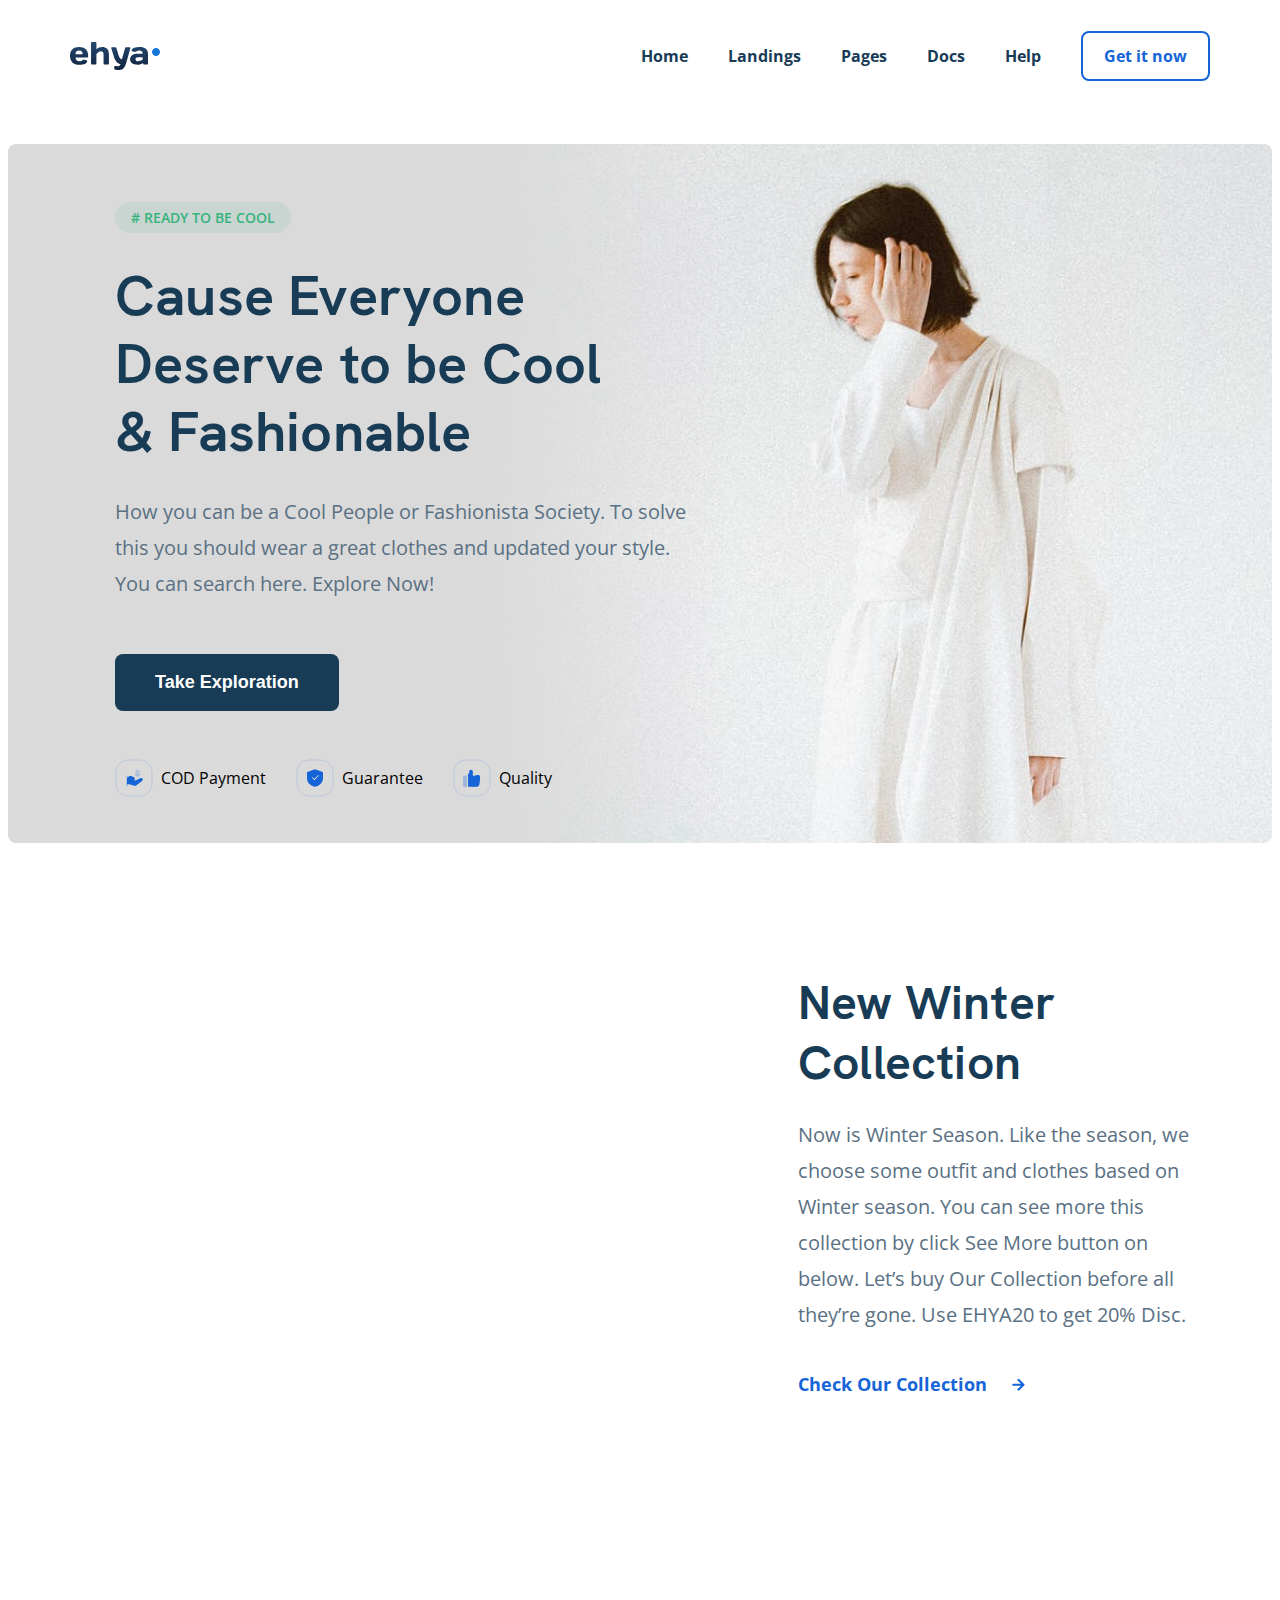
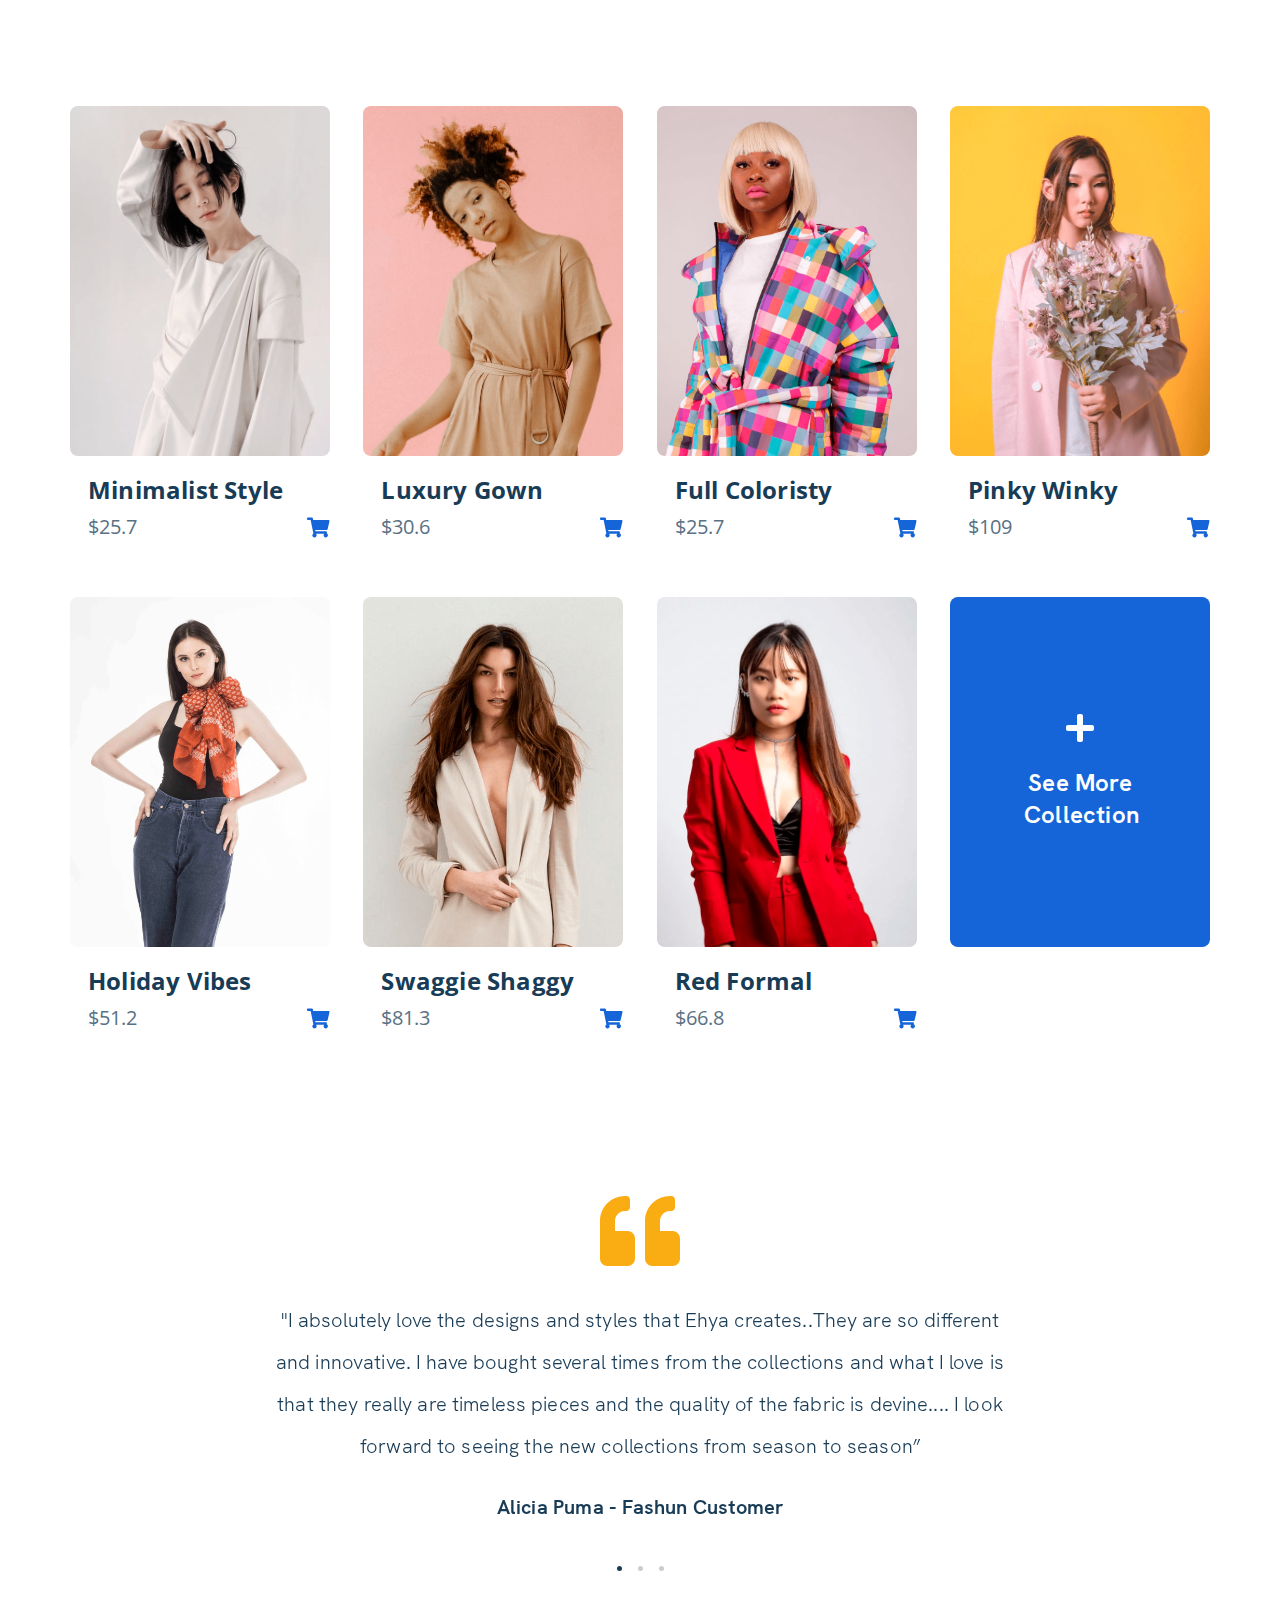
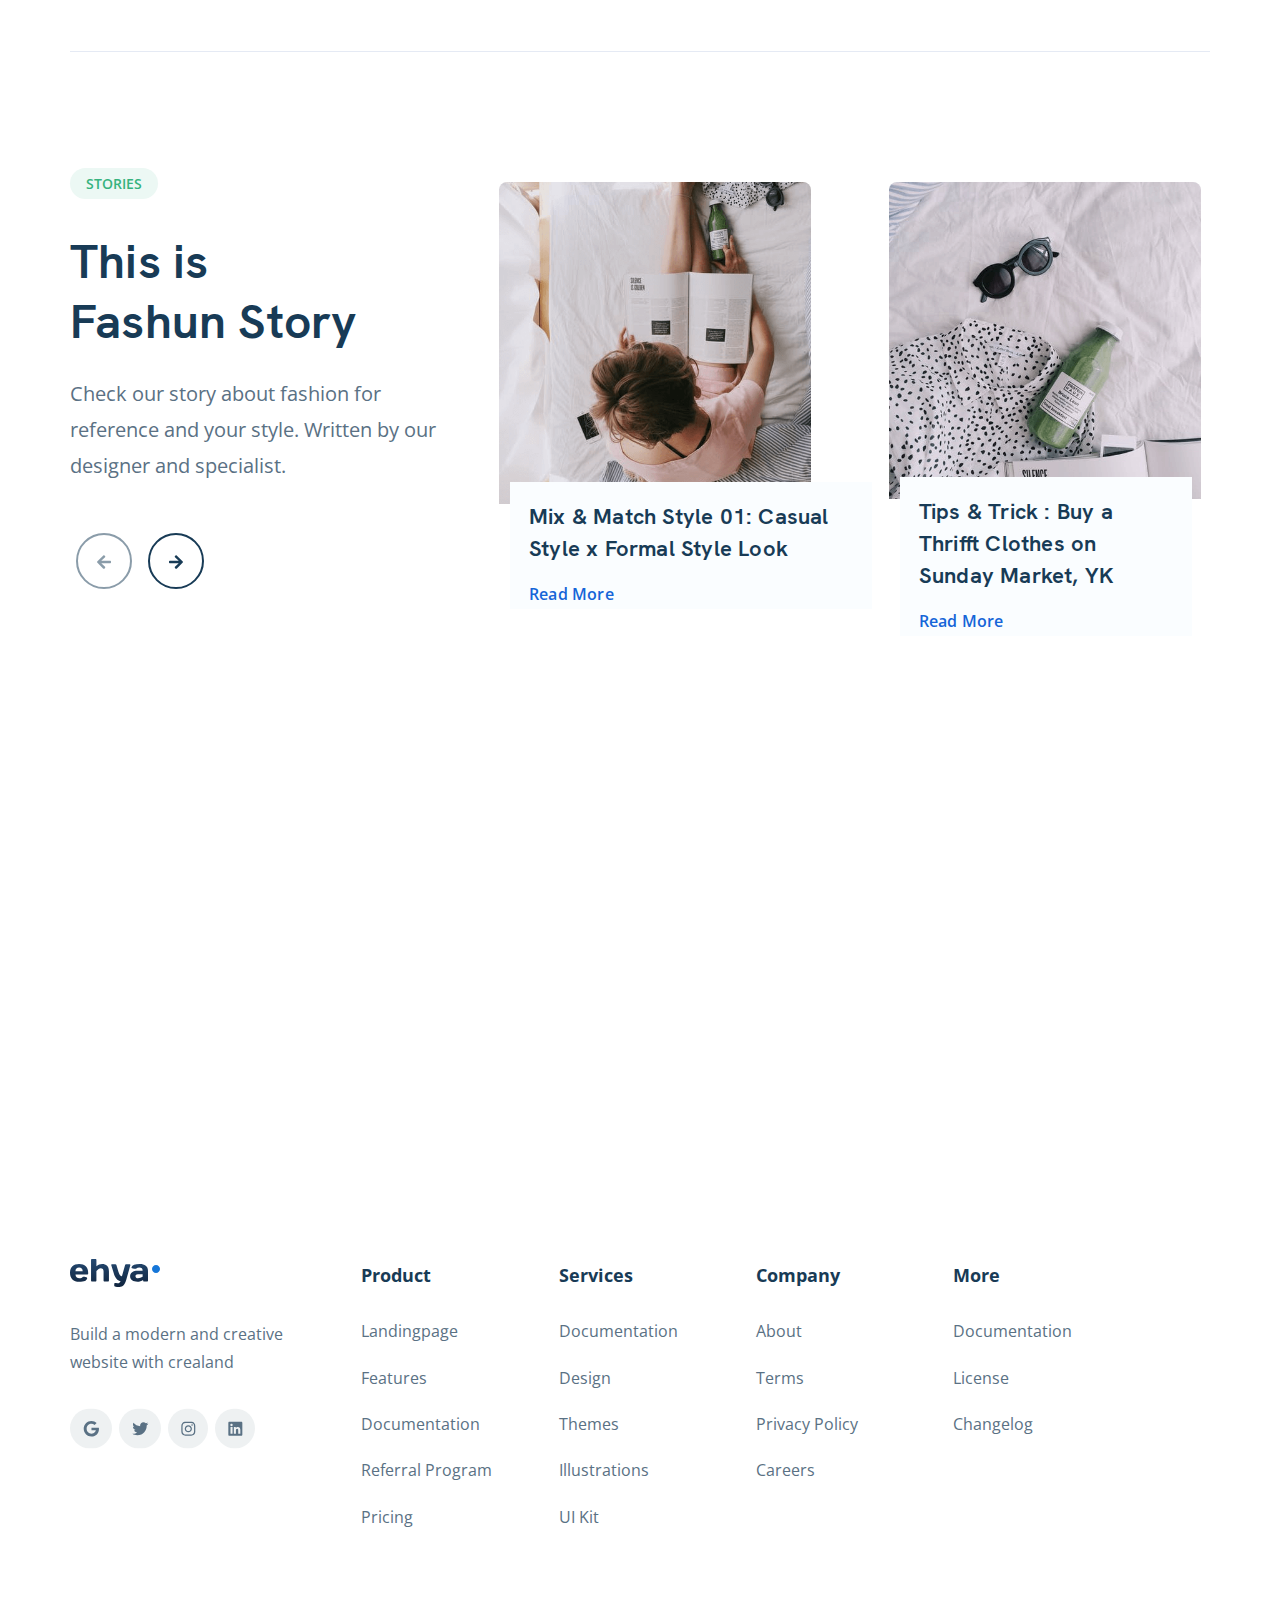
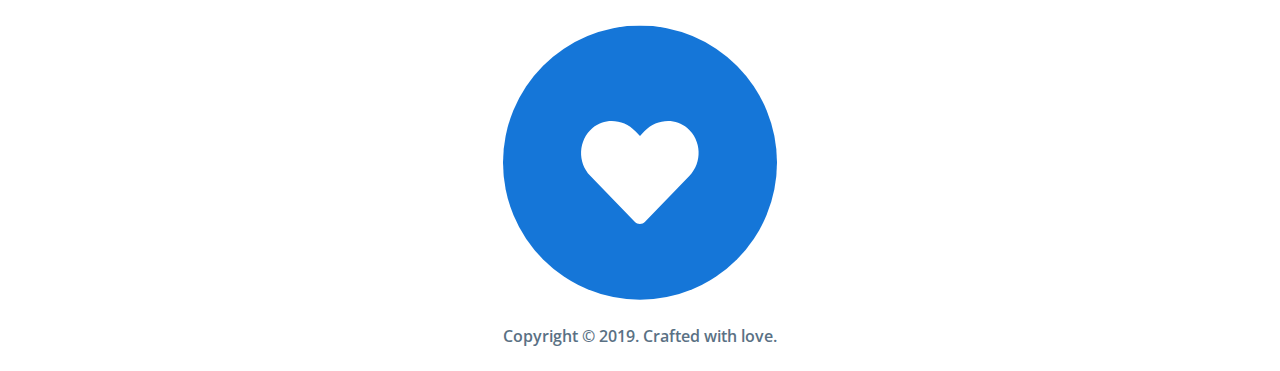
==== commit bf7a0cd8: "animation" ====
--- a/index.html
+++ b/index.html
@@ -8,12 +8,17 @@
       rel="stylesheet"
     />
     <link rel="stylesheet" href="css/swiper-bundle.min.css" />
+    <link rel="stylesheet" href="css/aos.css" />
     <link rel="stylesheet" href="css/style.css" />
     <link rel="shortcut icon" type="image/x-icon" href="img/favicons.ico" />
     <title>Ehya</title>
   </head>
   <body>
-    <header class="navbar navbar--mobile_fixed">
+    <header
+      class="navbar navbar--mobile_fixed"
+      data-aos="fade-down"
+      data-aos-delay="100"
+    >
       <div class="container">
         <div class="navbar-top">
           <a href="index.html" class="logo">
@@ -126,7 +131,11 @@
       <div class="container">
         <div class="collection__wrapper">
           <div class="collection__wrapper__left">
-            <div class="collection__wrapper__left-main">
+            <div
+              class="collection__wrapper__left-main"
+              data-aos="flip-left"
+              data-aos-delay="300"
+            >
               <img
                 src="img/woman.png"
                 alt=""
@@ -134,7 +143,11 @@
               />
             </div>
             <!-- /.collection__wrapper__left-main -->
-            <div class="collection__wrapper__left-nomain">
+            <div
+              class="collection__wrapper__left-nomain"
+              data-aos="flip-right"
+              data-aos-delay="500"
+            >
               <img
                 src="img/cafe.png"
                 alt=""
@@ -171,18 +184,42 @@
     <section class="trend">
       <div class="container">
         <div class="trend__header">
-          <h3 class="trend__header-title">Trending Items</h3>
+          <h3
+            class="trend__header-title"
+            div
+            data-aos="fade-right"
+            data-aos-delay="200"
+          >
+            Trending Items
+          </h3>
           <ul class="trend__header-list">
             <li
               data-target="#new"
               class="trend__header-list-item trend__header-list-item--active"
+              div
+              data-aos="fade-right"
+              data-aos-delay="400"
             >
               New&nbsp;Arrival
             </li>
-            <li data-target="#best" class="trend__header-list-item">
+            <li
+              data-target="#best"
+              class="trend__header-list-item"
+              div
+              data-aos="fade-right"
+              data-aos-delay="600"
+            >
               Best&nbsp;Sellers
             </li>
-            <li data-target="#up" class="trend__header-list-item">Upcoming</li>
+            <li
+              data-target="#up"
+              class="trend__header-list-item"
+              div
+              data-aos="fade-right"
+              data-aos-delay="800"
+            >
+              Upcoming
+            </li>
           </ul>
         </div>
         <div id="new" class="content-item content-item--active">
@@ -607,7 +644,7 @@
       </div>
       <!-- /.container -->
     </section>
-    <section class="newsletter">
+    <section class="newsletter" data-aos="zoom-in-down" data-aos-delay="300">
       <div class="container newsletter__container">
         <div class="newsletter__text">
           <h2 class="newsletter__text-title">Join Our Newsletter</h2>
@@ -732,6 +769,7 @@
     <script src="js/jquery-3.5.1.min.js"></script>
     <script src="js/swiper-bundle.min.js"></script>
     <script src="js/jquery.validate.min.js"></script>
+    <script src="js/aos.js"></script>
     <script src="js/main.js"></script>
   </body>
 </html>
--- a/css/style.css
+++ b/css/style.css
@@ -1,2 +1,2 @@
-@font-face{font-family:'HK Grotesk';src:url("../fonts/grotesk/HKGrotesk-Regular.woff") format("woff");src:url("../fonts/grotesk/HKGrotesk-Regular.woff2") format("woff2");font-weight:400;font-style:normal}@font-face{font-family:'HK Grotesk';src:url("../fonts/grotesk/HKGrotesk-Medium.woff") format("woff");src:url("../fonts/grotesk/HKGrotesk-Medium.woff2") format("woff2");font-weight:500;font-style:normal}@font-face{font-family:'HK Grotesk';src:url("../fonts/grotesk/HKGrotesk-Bold.woff") format("woff");src:url("../fonts/grotesk/HKGrotesk-Bold.woff2") format("woff2");font-weight:700;font-style:normal}*{box-sizing:border-box}body{font-family:'Open Sans', sans-serif}.container{max-width:1140px;margin:auto}img{max-width:100%}.home{text-decoration:none;color:blue;font-family:'Open Sans', sans-serif;font-weight:bold;color:#1565D8}.thank__header{align-items:flex-start}.navbar{background-color:#fff;font-family:'Open Sans', sans-serif}.navbar .container{display:flex;align-items:center;justify-content:space-between;max-height:100px}.navbar-top-button{display:none}.navbar__close{display:none}.navbar-menu{font-family:'Open Sans', sans-serif;list-style-type:none;margin:0;display:flex;align-items:center;justify-content:space-between;padding:39px 0;margin-bottom:4px}.navbar-menu__item{margin-left:40px}.navbar-menu__link{text-decoration:none;line-height:22px;font-family:Open Sans;font-style:bold;font-weight:700;font-size:16px;color:#183B56}.navbar-menu__button{border-radius:8px;padding:12px 21px;background:white;border:2px solid #1565D8;outline:none;cursor:pointer}.navbar-menu__button-text{color:#1565D8;text-decoration:none;line-height:22px;font-family:Open Sans;font-style:normal;font-weight:700;font-size:16px}.navbar-top__menu-button{display:none}.hero{font-family:'Open Sans', sans-serif;margin-top:36px}.hero .container{max-width:1280px;background-image:linear-gradient(to right, #dadada 37%, rgba(255,255,255,0) 57%),url(../img/hero-image.jpg);background-repeat:no-repeat;background-position:right;background-position:100% 100%;background-color:#E8EAE9;border-radius:8px}.hero__container{max-width:1280px;padding:62px 0px 46px 107px;border-radius:8px}.hero__box{max-width:587px}.hero__box-tag{border-radius:2000px;border:none;padding:6px 16px;font-family:Open Sans;font-style:normal;font-weight:600;font-size:14px;line-height:20px;text-decoration:none;color:#36b37e;background:rgba(54,179,126,0.1);cursor:pointer;text-transform:uppercase}.hero__box-title{width:89%;font-family:HK Grotesk, sans-serif;font-style:normal;font-weight:bold;font-size:56px;line-height:68px;letter-spacing:0.2px;color:#183B56;margin-top:34px;margin-bottom:0;padding:0}.hero__box-info{color:#5A7184;font-family:Open Sans;font-style:normal;font-weight:normal;font-size:20px;line-height:36px;margin-top:28px;margin-bottom:52px}.hero__button{padding:16px 40px;font-style:normal;font-weight:bold;font-size:18px;line-height:25px;background:#183B56;border-radius:8px;color:white;border:none;outline:none;margin-bottom:48px;cursor:pointer}.hero__icons{display:flex;align-items:center}.hero__icons-img{margin-right:8px}.hero__icons-items{margin-right:30px}.hero__icons-last{display:flex;align-items:center}.collection{margin-top:120px}.collection__wrapper{display:flex}.collection__wrapper__left{display:flex}.collection__wrapper__left-main{width:320px;height:490px;margin-right:30px}.collection__wrapper__left-main img{object-fit:cover}.collection__wrapper__left-nomain{width:320px;height:490px}.collection__wrapper__left-img-1{width:320px;height:490px;border-radius:8px}.collection__wrapper__left-img-2{width:320px;height:230px;border-radius:8px;object-fit:cover}.collection__wrapper__left-img-3{width:320px;height:230px;margin-top:24px;border-radius:8px;object-fit:cover}.collection__wrapper__right{margin-left:58px}.collection__wrapper__right-title{font-family:'HK Grotesk', sans-serif;font-style:normal;font-weight:bold;font-size:48px;line-height:60px;letter-spacing:0.2px;color:#183B56;margin-bottom:24px;margin-top:10px}.collection__wrapper__right-text{font-family:Open Sans;font-style:normal;font-weight:normal;font-size:20px;line-height:36px;color:#5A7184;margin-bottom:39px;margin-top:0}.collection__wrapper__right-link{font-family:Open Sans;font-style:normal;font-weight:bold;font-size:18px;line-height:25px;text-align:center;text-decoration:none;color:#1565D8}.collection__wrapper__right-link img{margin-left:20px}.trend{margin-top:145px;margin-bottom:108px}.trend__header{display:flex;flex-direction:row;justify-content:space-between;align-items:center;margin:0;margin-bottom:48px}.trend__header-title{margin:0;font-family:'HK Grotesk', sans-serif;font-style:normal;font-weight:bold;font-size:48px;line-height:60px;letter-spacing:0.2px;color:#183B56}.trend__header-list{display:flex;flex-direction:row;text-decoration:none;list-style:none;font-family:Open Sans;font-style:normal;font-weight:bold;font-size:18px;line-height:25px;color:#5A7184;margin:0}.trend__header-list-item{margin-left:35px;cursor:pointer;font-weight:normal;font-size:18px;line-height:25px}.trend__header-list-item--active{font-weight:bold;color:#183B56}.trend__box{display:flex;flex-direction:row;flex-wrap:wrap;justify-content:space-between}.trend__box__item-img{width:260px;height:350px;border-radius:8px;margin-bottom:13px;object-fit:cover}.trend__box__item-title{max-width:271px;margin:0;margin-left:18px;margin-bottom:3px;font-style:normal;font-weight:bold;font-size:24px;line-height:32px;letter-spacing:0.2px;color:#183B56;cursor:pointer}.trend__box__item-more{width:260px;height:350px;background:#1565D8;border-radius:8px;cursor:pointer}.trend__box__item-costs{display:flex;align-items:center;justify-content:space-between;margin:0 18px;margin-right:0;margin-bottom:52px}.trend__box__item-cost{font-family:Open Sans;font-style:normal;font-weight:normal;font-size:20px;line-height:36px;color:#5A7184}.trend__box__item-buy-img{margin-top:5px}.trend__box__item-more{display:flex;flex-direction:column;align-items:center;justify-content:center}.trend__box__item-more-link{width:112px;display:block;margin-top:25px;font-family:'HK Grotesk', sans-serif;font-style:normal;font-weight:bold;font-size:24px;line-height:32px;letter-spacing:0.2px;color:white;text-decoration:none;text-align:center}.content-item{display:none}.content-item--active{display:block}.reviews{margin-bottom:120px}.reviews .container{border-bottom:1px solid #E5EAF4;padding-bottom:65px}.reviews__wrapper{display:flex;flex-direction:column;justify-content:center;align-items:center}.reviews__wrapper-comma{margin-bottom:33px}.reviews__wrapper-text{width:64%;margin:0;margin-bottom:28px;font-family:'HK Grotesk', sans-serif;font-style:normal;font-weight:normal;font-size:20px;line-height:42px;text-align:center;letter-spacing:0.133333px;color:#183B56}.reviews__wrapper-author{margin:0;margin-bottom:67px;font-family:'HK Grotesk', sans-serif;font-style:normal;font-weight:bold;font-size:20px;line-height:24px;text-align:center;letter-spacing:0.2px;color:#183B56}.swiper-pagination-bullet{width:5px;height:5px;margin:0px 8px}.swiper-pagination-bullet-active{background-color:#183B56}.swiper-container-horizontal .swiper-pagination-bullets .swiper-pagination-bullet{margin:0px 8px}.swiper-box{overflow:hidden;width:65%}.swiper-wrapper{width:100%}.swiper-button-disabled{opacity:0.5 !important}.story{margin-bottom:134px}.story .container{display:flex}.story__box{display:flex;width:837px;margin-right:50px;margin-top:10px}.story__slider{left:373px;width:35%;padding-bottom:39px;background-color:white;z-index:10}.story__slider-tag{font-family:Open Sans;font-style:normal;font-weight:600;font-size:14px;line-height:20px;text-align:center;color:#36B37E;background:#ecf8f4;border-radius:2000px;border:none;padding:6px 16px;cursor:pointer;text-transform:uppercase}.story__slider-title{width:76%;font-family:'HK Grotesk', sans-serif;font-style:normal;font-weight:bold;font-size:48px;line-height:60px;letter-spacing:0.2px;color:#183B56;margin:0;margin-top:38px;margin-bottom:24px}.story__slider-text{width:95%;font-family:Open Sans;font-style:normal;font-weight:normal;font-size:20px;line-height:36px;color:#5A7184;margin:0;margin-bottom:48px}.story__slider-button-left{outline:none;border:none;background-color:white;opacity:1;cursor:pointer}.story__slider-button-right{outline:none;border:none;background-color:white;z-index:10;cursor:pointer}.story__one{position:relative;padding-left:83px}.story__one-img{position:relative;z-index:1}.story__one-img img{border-radius:8px 8px 0 0px;object-fit:cover;width:312px;max-height:322px;top:10px;z-index:100}.story__one-text{padding-top:19px;padding-left:19px;top:-27px;left:11px;position:relative;background-color:#FAFDFF;font-family:'HK Grotesk', sans-serif !important;font-style:normal;font-weight:600;font-size:22px;line-height:32px;letter-spacing:0.2px;color:#183B56;z-index:5;cursor:pointer}.story__one-text-link{color:#1565D8;font-family:Open Sans;font-style:normal;font-weight:600;font-size:16px;line-height:22px;cursor:pointer}.story__one-text-title{width:92%;margin:0;margin-bottom:12px}.story__two{margin-left:28px}.story__two-img img{border-radius:8px 8px 0 0px;object-fit:cover;width:312px;height:317px}.story__two-text{width:79%;padding-left:19px;padding-top:19px;top:-27px;left:11px;position:relative;background-color:#FAFDFF;font-family:'HK Grotesk', sans-serif !important;font-style:normal;font-weight:600;font-size:22px;line-height:32px;letter-spacing:0.2px;color:#183B56;cursor:pointer}.story__two-text-link{color:#1565D8;font-family:Open Sans;font-style:normal;font-weight:600;font-size:16px;line-height:22px;cursor:pointer}.story__two-text-title{width:87%;margin:0;margin-bottom:12px}.story .swiper__c{overflow:hidden}.newsletter{background-image:url(../img/newsb.png);background-repeat:no-repeat;background-size:100% 100%}.newsletter .container{width:100%;min-height:338px;display:flex;flex-direction:row;align-items:center}.newsletter__text{width:55%}.newsletter__text-title{margin:0;font-family:'HK Grotesk', sans-serif;font-style:normal;font-weight:bold;font-size:48px;line-height:78px;letter-spacing:0.2px;color:white}.newsletter__text-info{width:82%;margin:0;font-style:normal;font-weight:normal;font-size:18px;line-height:36px;color:white}.newsletter__form{position:relative;width:447px;height:55px}.newsletter__form-subscribe label{position:absolute;top:56px;color:#f1f1f1}.newsletter__form-input{position:absolute;width:100%;height:100%;padding:20px 203px 20px 49px;border-radius:8px;outline:none;border:none;font-style:normal;font-weight:600;font-size:16px;line-height:22px}.newsletter__form-icon{position:absolute;z-index:50;top:23px;bottom:0;left:20px}.newsletter__form-button{padding:11px 31px 12px 24px;top:4px;right:4px;position:absolute;font-weight:bold;font-size:18px;line-height:25px;border:none;outline:none;color:white;background:#183B56;border-radius:8px;cursor:pointer}.footer{margin-top:114px}.footer .container{display:flex;flex-direction:column;justify-content:center}.footer-wrapper{display:flex;flex-direction:row}.footer__box{display:flex;flex-direction:row;justify-content:flex-start;padding-left:0}.footer__social{display:flex;flex-direction:row;list-style:none;justify-content:flex-start;padding-left:0}.footer__social-item{margin-right:7px}.footer__lists{display:flex;flex-direction:column;text-decoration:none;list-style:none;font-style:normal;font-weight:normal;font-size:16px;line-height:22px;justify-content:flex-start}.footer__lists-st{list-style:none;margin-top:0;padding:0}.footer__logo{align-self:start;margin-top:10px;margin-bottom:17px;cursor:pointer}.footer__info{width:22%}.footer__info-text{width:85%;font-style:normal;font-weight:normal;font-size:16px;line-height:28px;color:#5A7184}.footer__product{padding-left:40px;margin-right:67px}.footer__product-item{font-style:normal;font-weight:normal;font-size:16px;line-height:22px;color:#5A7184}.footer__services{margin-right:78px}.footer__company{margin-right:95px}.footer__items{font-style:normal;font-weight:normal;font-size:16px;line-height:22px;color:#5A7184;line-height:2.9;cursor:pointer}.footer__items:nth-child(1){color:#183B56;font-size:18px;font-weight:bold;margin-bottom:7px}.footer__copyright{margin-top:66px;display:flex;flex-direction:column;align-self:center}.footer__copyright-logo{justify-content:center;margin-bottom:8px}.footer__copyright-info{font-style:normal;font-weight:600;font-size:16px;line-height:22px;color:#5A7184}@media (max-width: 1200px){.container{max-width:960px}.hero .container{background-position:150% 100%}.hero__box-title{font-size:48px;line-height:60px;letter-spacing:0.2px}.collection__wrapper{flex-direction:column}.collection__wrapper__left{margin:auto}.collection__wrapper__left-main{width:555px}.collection__wrapper__left-img-1{width:555px;object-fit:cover}.collection__wrapper__right{margin-top:40px;margin-left:0}.collection__wrapper__right-title{font-family:'HK Grotesk', sans-serif}.story .container{flex-direction:column}.story__slider{display:flex;flex-direction:column;left:118px;width:100%;align-items:center;justify-content:center}.story__slider-title{width:100%;text-align:center;text-align:center}.story__slider-text{width:100%;text-align:center}.story__box{width:837px;margin-left:131px;margin:auto;display:flex;flex-direction:row;justify-content:space-around;margin-left:78px}.story__one{margin:0 50px;padding-left:0}.story__two{margin:0 50px}.swiper-box{width:100%;margin:auto}}@media (max-width: 1100px){.hero .container{background-position:200% 56%}}@media (max-width: 992px){.container{max-width:708px}.navbar-menu__link{font-size:14px}.navbar-menu__button-text{font-size:14px}.hero .container{background-position:100% 56%}.hero__container{padding:38px 0px 46px 23px}.hero__box-title{width:78%;font-style:normal;font-weight:bold;font-size:44px;line-height:60px;letter-spacing:0.2px}.hero__box-info{width:78%}.collection{margin-top:80px}.collection__wrapper{flex-direction:column}.collection__wrapper__left-main{width:320px;height:490px;margin-right:30px}.collection__wrapper__left-img-1{width:320px;height:490px;object-fit:cover}.collection__wrapper__right{margin-top:40px;margin-left:0}.collection__wrapper__right-title{font-family:'HK Grotesk', sans-serif;font-style:normal;font-weight:bold;font-size:48px;line-height:60px;margin-bottom:16px}.collection__wrapper__right-text{font-family:Open Sans;font-style:normal;font-weight:normal;font-size:20px;line-height:36px;margin-bottom:30px}.story__box{width:750px;margin-left:0}.story__one{margin:0 0px;margin-left:30px}.story__one-text{width:87%}.story__two{margin:0 0px;margin-left:40px}.story__two-text{width:87%}.trend__box{max-width:564px;margin:auto}.trend__header{flex-direction:column;align-items:center}.trend__header-title{margin-bottom:10px}.trend__header-list{padding:0}.trend__header-list-item{padding-left:5px;margin-left:0;margin-right:35px}.footer{margin-top:62px}.footer-wrapper{display:grid;grid-template-columns:repeat(3, 1fr);grid-auto-rows:306px}.footer__lists{font-style:normal;font-weight:normal;font-size:16px;line-height:22px}.footer__info{grid-column-start:1;grid-column-end:4;grid-row-start:1;grid-row-end:2;padding-left:33px;width:49%}.footer__info-text{margin-bottom:13px}.footer__product{grid-column-start:2;grid-column-end:2;grid-row-start:1;grid-row-end:1;margin-right:0;padding-left:77px}.footer__services{grid-column-start:3;grid-column-end:3;grid-row-start:1;grid-row-end:1;margin-right:0;padding-left:33px}.footer__company{grid-column-start:2;grid-column-end:2;grid-row-start:2;grid-row-end:2;margin-right:0;padding-left:77px;max-height:200px}.footer__more{grid-column-start:3;grid-column-end:3;grid-row-start:2;grid-row-end:2;margin-right:0;padding-left:33px}.footer__copyright{margin-top:0}.thank__title{text-align:left}.thank__header{align-items:flex-start}}@media (max-width: 935px){.hero .container{background-position:0% 56%}}@media (max-width: 768px){.container{max-width:710px}.logo__image{margin-left:31px;margin-top:5px}.navbar{max-width:768px}.navbar-bottom{display:none;position:fixed;width:304px;height:324px;top:8px;right:11px;bottom:226px;background-color:white;box-shadow:0 0 10px rgba(0,0,0,0.5)}.navbar-bottom--visible{display:block}.navbar-top{height:64px;display:flex;align-items:center;margin-top:8px;margin-right:12px}.navbar-top-button{display:flex;margin-bottom:2px;margin-right:34px;z-index:150}.navbar__close{display:none;position:absolute;right:38px;top:13px;z-index:200}.navbar-menu{margin-top:0;flex-direction:column;align-items:flex-start;padding:37px 0}.navbar-menu__item{margin-bottom:18px;margin-left:26px}.navbar-menu__button{margin-top:4px;padding:7px 90px}.navbar--mobile_fixed{position:fixed;left:0;top:0;right:0;z-index:99}.menu-button{width:17px;height:17px;padding:0;margin-top:9px;display:flex;align-items:center;justify-content:center;flex-direction:column;justify-content:space-between;border:none;background-color:#fff;cursor:pointer;outline:none}.menu-button__line{width:22px;height:2px;background-color:#3A4C66}.hero .container{margin-top:104px;background-position:11% 1%}.hero__container{padding:37px 0px 38px 32px}.hero__box-title{width:75%;font-size:48px;font-style:normal;font-weight:bold;font-size:46px;line-height:60px;letter-spacing:0.2px}.hero__box-info{width:74%;font-size:18px;line-height:32px;margin-top:16px;margin-bottom:36px}.hero__button{padding:16px 41px;margin-bottom:38px}.hero__icons{font-family:'HK Grotesk';font-style:normal;font-weight:600;font-size:16px}.hero__icons-items{margin-right:12px}.collection__wrapper__left{margin-left:18px}.collection__wrapper__left-main{width:100%}.collection__wrapper__left-img-1{width:100%}.collection__wrapper__left-img-2{width:94%}.collection__wrapper__left-img-3{width:94%}.collection__wrapper__left-nomain{display:flex;flex-direction:column;width:100%;height:100%}.collection__wrapper__right{margin-left:19px}.collection__wrapper__right-title{font-family:'HK Grotesk', sans-serif;font-style:normal;font-weight:bold;font-size:48px;line-height:60px;margin-top:0}.trend{margin-top:79px;margin-bottom:40px}.trend__header{display:flex;flex-direction:column;margin-bottom:56px}.trend__header-title{font-family:'HK Grotesk', sans-serif;font-style:normal;font-weight:bold;font-size:48px;line-height:60px;margin-left:5px}.trend__header-list{margin-top:17px;padding-left:39px}.trend__header-list-item{margin-left:0;margin-right:33px;font-style:normal;font-size:18px;line-height:25px}.trend__box{max-width:100%;justify-content:space-around;margin-left:17px;margin:0 30px}.trend__box__item{position:relative;margin:0 10px}.trend__box__item-title{margin-left:9px}.trend__box__item-img{width:280px;height:350px;margin-bottom:14px}.trend__box__item-costs{margin-left:10px;margin-bottom:50px}.trend__box__item-more{margin:0 20px;width:280px}.trend__box__item-more-link{margin-top:15px}.trend__box__item-buy{margin-right:12px}.reviews{margin-bottom:0}.reviews .container{padding-bottom:71px}.reviews__wrapper-comma{margin-bottom:21px}.reviews__wrapper-text{width:82%;margin-bottom:36px}.reviews__wrapper-author{margin-bottom:53px}.story{margin-bottom:71px}.story .container{position:relative;flex-direction:row;flex-wrap:wrap;align-items:center;margin:auto}.story__box{position:relative;width:100%;margin-left:4px;margin-right:0}.story__slider{left:0;width:100%;display:flex;flex-direction:column;align-items:center;position:relative;padding-bottom:22px}.story__slider-tag{margin-top:77px}.story__slider-title{font-family:'HK Grotesk', sans-serif;font-size:48px;margin-top:25px;margin-bottom:15px;letter-spacing:-1.8px;text-align:center}.story__slider-text{width:77%;text-align:center;margin-bottom:34px}.story__slider-button{margin-right:9px}.story__slider-button-left{margin-right:11px}.story__one{max-width:322px;display:flex;flex-direction:column;margin:auto}.story__one-text{box-shadow:0 0 10px rgba(0,0,0,0.5);width:95%;padding-top:19px;padding-left:15px}.story__one-text-title{font-family:'HK Grotesk', sans-serif;width:95%}.story__two{max-width:322px;margin:auto}.story__two-text{box-shadow:0 0 10px rgba(0,0,0,0.5);width:95%;padding-top:19px;padding-left:15px}.story__two-text-title{font-family:'HK Grotesk', sans-serif;width:95%}.newsletter .container{flex-direction:column;max-width:768px;min-height:397px}.newsletter__text{width:100%;text-align:center;margin-top:60px}.newsletter__text-info{width:67%;text-align:center;margin:auto;margin-bottom:53px}.footer{margin-top:55px}.footer-wrapper{display:grid;grid-template-columns:repeat(3, 1fr);grid-auto-rows:306px}.footer__lists{font-style:normal;font-weight:normal;font-size:16px;line-height:22px}.footer__info{grid-column-start:1;grid-column-end:4;grid-row-start:1;grid-row-end:2;padding-left:33px;width:49%}.footer__info-text{margin-bottom:13px}.footer__product{grid-column-start:2;grid-column-end:2;grid-row-start:1;grid-row-end:1;margin-right:0;padding-left:77px}.footer__services{grid-column-start:3;grid-column-end:3;grid-row-start:1;grid-row-end:1;margin-right:0;padding-left:33px}.footer__company{grid-column-start:2;grid-column-end:2;grid-row-start:2;grid-row-end:2;margin-right:0;padding-left:77px}.footer__more{grid-column-start:3;grid-column-end:3;grid-row-start:2;grid-row-end:2;margin-right:0;padding-left:33px}.footer__logo{margin-bottom:13px}.thank__title{text-align:left;font-size:35px}.thank__header{display:flex;flex-direction:column;align-items:center;justify-content:center;margin-top:100px;margin-left:25px}.thank__button{padding:7px 31px}}@media (max-width: 710px){.story__box{flex-direction:column}.story__one{max-width:342px}.story__two{max-width:342px}}@media (max-width: 676px){.trend__box__item{max-width:210px}.trend__box__item-title{font-size:18px;line-height:20px}.trend__box__item-more{max-width:210px}}@media only screen and (max-height: 374px){.navbar-bottom--visible{overflow:scroll}}@media (max-width: 650px){.footer{margin-top:55px}.footer-wrapper{display:grid;grid-template-columns:repeat(3, 1fr);grid-auto-rows:320px}.footer__product{margin-right:10px}}@media (max-width: 576px){.logo__image{margin-left:29px;margin-top:9px}.navbar{max-width:576px}.navbar .container{width:100%;height:88px;margin:0;padding-bottom:36px}.navbar-top__menu-button{margin-right:20px}.hero{width:100%}.hero .container{margin:0px -10px 0 -10px;min-width:297px;border-radius:0;background-image:linear-gradient(to top, #dadada 37%, rgba(255,255,255,0) 57%),url(../img/hero-image.jpg);background-position:70% 1%;margin-top:80px;margin-bottom:66px}.hero__container{display:flex;flex-direction:column;align-items:center;padding:0}.hero__box{display:flex;flex-direction:column;align-items:center;padding-top:384px}.hero__box-title{font-size:32px;line-height:40px;text-align:center;width:93%;margin-left:0;margin-top:16px}.hero__box-info{width:82%;font-size:16px;line-height:28px;text-align:center;margin-top:21px;margin-bottom:23px}.hero__button{margin:auto;padding:11px 41px;font-weight:bold;font-size:16px;line-height:22px}.hero__icons{margin-top:24px;margin-bottom:24px;display:flex;align-items:center;flex-direction:row;flex-wrap:wrap;align-items:center}.hero__icons-items{font-family:'HK Grotesk', sans-serif;font-style:normal;font-weight:600;font-size:15px;line-height:20px;color:#183B56}.hero__icons-last{display:flex;align-items:center;align-self:center;margin-top:0px}.trend__header-list-item{margin-right:12px}.collection{margin-top:40px}.collection__wrapper__left{flex-direction:column;margin:0 0 27px 0}.collection__wrapper__left-nomain{display:flex;flex-direction:row;justify-content:center;margin:auto;margin-top:20px;margin-top:13px}.collection__wrapper__left-img-2{width:138px;height:97px;margin:0 5px}.collection__wrapper__left-img-3{width:138px;height:97px;margin-top:0;margin:0 5px}.collection__wrapper__left-main{width:290px;height:300px;margin:auto}.collection__wrapper__left-img-1{width:290px;height:300px}.collection__wrapper__right{display:flex;flex-direction:column;align-items:center;margin:auto}.collection__wrapper__right-title{font-size:28px;margin-bottom:0}.collection__wrapper__right-text{width:92%;font-size:16px;line-height:28px;text-align:center}.collection__wrapper__right-link{text-align:center;margin:auto;font-size:16px}.trend{margin-top:59px}.trend__header{align-items:center;margin-bottom:34px}.trend__header-title{font-size:28px;line-height:36px}.trend__header-list{font-size:16px;line-height:22px;padding-left:0;margin-top:23px;margin-left:1px}.trend__header-list-item{font-size:16px;line-height:22px}.trend__box{margin:auto}.trend__box__item{height:234px;margin:0 5px;margin-bottom:20px}.trend__box__item-img{width:140px;height:170px;margin-bottom:9px}.trend__box__item-title{font-size:16px;line-height:20px;margin-left:0;margin-bottom:0}.trend__box__item-costs{justify-content:start;margin-bottom:0;margin-left:0}.trend__box__item-buy{width:11%;margin-left:5px}.trend__box__item-cost{font-size:14px;line-height:24px}.trend__box__item-more{width:140px;height:170px}.trend__box__item-more-link{font-size:20px;line-height:24px;margin-top:25px}.reviews{margin-bottom:19px}.reviews__wrapper-comma{margin-bottom:14px}.reviews__wrapper-text{width:92%;font-size:18px;line-height:36px;margin-bottom:25px}.reviews__wrapper-author{font-size:20px;line-height:24px;width:60%;margin-bottom:45px}.story{margin-bottom:38px}.story__box{flex-direction:column;width:92%;margin:auto}.story__slider{padding-bottom:22px}.story__slider-title{font-size:28px;line-height:36px;margin-top:22px}.story__slider-tag{margin-top:0}.story__slider-text{width:83%;font-size:16px;line-height:28px}.story__slider-button{align-items:center;justify-content:center;display:flex}.story__slider-button-left{width:39%}.story__slider-button-right{width:39%}.story__one{height:433px}.story__one-text{top:-69px;padding-left:3px}.story__one-text-title{text-align:left;font-weight:600;font-size:20px;line-height:28px;margin-bottom:0;padding-left:20px}.story__one-text-link{margin-left:20px}.story__two{height:433px}.story__two-text{width:97%;top:-69px;padding-left:3px}.story__two-text-title{text-align:left;font-weight:600;font-size:20px;line-height:28px;margin-bottom:0;padding-left:20px;width:103%}.story__two-text-link{margin-left:20px}.newsletter__text{margin-top:66px}.newsletter__text-title{font-size:28px;line-height:36px;text-align:center;letter-spacing:0.2px}.newsletter__text-info{width:92%;font-style:normal;font-weight:normal;font-size:16px;line-height:28px;text-align:center;margin-bottom:61px}.newsletter__form{width:100%;padding:0px 8px 20px 8px}.newsletter__form-subscribe label{position:relative;font-size:14px;top:8px}.newsletter__form-input{position:relative;max-width:100%;font-size:16px;padding:13px 123px 13px 48px}.newsletter__form-icon{position:absolute;z-index:50;top:19px;bottom:0;left:36px}.newsletter__form-button{right:0;top:8px;width:100%;text-align:center;position:relative;margin-top:0px}.footer{margin-top:55px}.footer-wrapper{display:grid;grid-template-columns:repeat(2, 1fr);grid-auto-rows:306px}.footer__lists{font-style:normal;font-weight:normal;font-size:14px;line-height:20px}.footer__info{grid-column-start:1;grid-column-end:3;grid-row-start:3;grid-row-end:3;padding-left:33px;width:100%;align-items:center;padding-left:0}.footer__info-text{margin-bottom:13px;text-align:center}.footer__logo{align-self:center}.footer__product{grid-column-start:1;grid-column-end:1;grid-row-start:1;grid-row-end:1;margin-right:0;padding-left:77px}.footer__services{grid-column-start:2;grid-column-end:2;grid-row-start:1;grid-row-end:1;margin-right:0;padding-left:33px}.footer__company{grid-column-start:1;grid-column-end:1;grid-row-start:2;grid-row-end:2;margin-right:0;padding-left:77px}.footer__more{grid-column-start:2;grid-column-end:2;grid-row-start:2;grid-row-end:2;margin-right:0;padding-left:33px}.footer__copyright{display:none}.thank__title{text-align:left;font-size:18px}.thank__header{display:flex;flex-direction:column;align-items:center;justify-content:center;margin-top:100px;margin-left:25px}.thank__button{padding:7px 31px}}@media (max-width: 430px){.hero__icons{display:flex;flex-direction:row;align-items:center;margin-left:50px}.hero__icons-last{margin-left:100px;margin-top:20px}.footer{margin-top:55px}.footer-wrapper{display:grid;grid-template-columns:repeat(2, 1fr);grid-auto-rows:306px}.footer__lists{font-style:normal;font-weight:normal;font-size:14px;line-height:20px}.footer__info{grid-column-start:1;grid-column-end:3;grid-row-start:3;grid-row-end:3;padding-left:33px;width:100%;align-items:center;padding-left:0px}.footer__info-text{margin-bottom:13px;text-align:center}.footer__logo{align-self:center}.footer__product{grid-column-start:1;grid-column-end:1;grid-row-start:1;grid-row-end:1;margin-right:0;padding-left:20px}.footer__services{grid-column-start:2;grid-column-end:2;grid-row-start:1;grid-row-end:1;margin-right:0;padding-left:53px}.footer__company{grid-column-start:1;grid-column-end:1;grid-row-start:2;grid-row-end:2;margin-right:0;padding-left:20px}.footer__more{grid-column-start:2;grid-column-end:2;grid-row-start:2;grid-row-end:2;margin-right:0;padding-left:53px}}@media (max-width: 369px){.hero__icons{display:flex;flex-direction:row;align-items:center;margin-left:20px}.hero__icons-last{margin-left:80px;margin-top:20px}.footer{margin-top:55px}.footer__items{line-height:2.2}.footer-wrapper{display:grid;grid-template-columns:repeat(2, 1fr);grid-auto-rows:245px}.footer__lists{font-style:normal;font-weight:normal;font-size:14px;line-height:20px}.footer__info{grid-column-start:1;grid-column-end:3;grid-row-start:3;grid-row-end:3;padding-left:33px;width:100%;align-items:center;padding-left:0px;margin-top:-35px}.footer__info-text{width:90%;margin-bottom:13px;text-align:center;margin-bottom:0}.footer__logo{align-self:center;margin-bottom:-4px}.footer__product{grid-column-start:1;grid-column-end:1;grid-row-start:1;grid-row-end:1;margin-right:0;padding-left:20px}.footer__services{grid-column-start:2;grid-column-end:2;grid-row-start:1;grid-row-end:1;margin-right:0;padding-left:11px}.footer__company{grid-column-start:1;grid-column-end:1;grid-row-start:2;grid-row-end:2;margin-right:0;padding-left:20px}.footer__more{grid-auto-rows:245px;grid-column-start:2;grid-column-end:2;grid-row-start:2;grid-row-end:2;margin-right:0;padding-left:11px}}@media (max-width: 337px){.hero__icons{display:flex;flex-direction:row;align-items:center;margin-left:5px}.hero__icons-last{margin-left:100px;margin-top:0px}}@media (max-width: 320px){.navbar{max-width:320px}.navbar-bottom{left:10px;right:10px;top:8px;bottom:253px}.navbar-menu{margin-top:-5px;margin-left:10px}.navbar-menu__item{margin-left:15px}.navbar-menu__button{margin-top:4px;padding:8px 90px}.navbar__close{position:absolute;right:5px;top:8px;z-index:200}.hero .container{margin:0px -8px 0px -8px}.hero__box-title{width:98%;letter-spacing:-1px}.hero__icons{margin-left:20px}}.modal__dialog{display:flex;flex-direction:column;justify-content:space-between;position:fixed;top:8px;right:8px;min-width:304px;min-height:324px;padding:36px 24px;background-color:white;z-index:101;visibility:hidden;opacity:0;transition:opacity 0.2s;overflow-y:auto}.modal__dialog--visible{visibility:visible;opacity:1}.modal__close{position:absolute;right:20px;top:16px;text-decoration:none;cursor:pointer}.modal__menu{padding-left:0;margin:0}.modal__item{list-style:none;margin-bottom:20px}.modal__link{text-decoration:none;font-family:Open Sans;font-style:normal;font-weight:600;font-size:16px;line-height:22px;color:#183B56}.modal__button{min-width:131px;font-family:Open Sans;font-style:normal;font-weight:bold;font-size:16px;line-height:22px;color:#1565D8;border:2px solid #1565D8;border-radius:8px;padding:13px 22px;outline:none;cursor:pointer;background-color:white;text-decoration:none}
+@font-face{font-family:'HK Grotesk';src:url("../fonts/grotesk/HKGrotesk-Regular.woff") format("woff");src:url("../fonts/grotesk/HKGrotesk-Regular.woff2") format("woff2");font-weight:400;font-style:normal}@font-face{font-family:'HK Grotesk';src:url("../fonts/grotesk/HKGrotesk-Medium.woff") format("woff");src:url("../fonts/grotesk/HKGrotesk-Medium.woff2") format("woff2");font-weight:500;font-style:normal}@font-face{font-family:'HK Grotesk';src:url("../fonts/grotesk/HKGrotesk-Bold.woff") format("woff");src:url("../fonts/grotesk/HKGrotesk-Bold.woff2") format("woff2");font-weight:700;font-style:normal}*{box-sizing:border-box}body{font-family:'Open Sans', sans-serif}.container{max-width:1140px;margin:auto}img{max-width:100%}.home{text-decoration:none;color:blue;font-family:'Open Sans', sans-serif;font-weight:bold;color:#1565D8}.thank__header{align-items:flex-start}.navbar{background-color:#fff;font-family:'Open Sans', sans-serif}.navbar .container{display:flex;align-items:center;justify-content:space-between;max-height:100px}.navbar-top-button{display:none}.navbar__close{display:none}.navbar-menu{font-family:'Open Sans', sans-serif;list-style-type:none;margin:0;display:flex;align-items:center;justify-content:space-between;padding:39px 0;margin-bottom:4px}.navbar-menu__item{margin-left:40px}.navbar-menu__link{text-decoration:none;line-height:22px;font-family:Open Sans;font-style:bold;font-weight:700;font-size:16px;color:#183B56}.navbar-menu__button{border-radius:8px;padding:12px 21px;background:white;border:2px solid #1565D8;outline:none;cursor:pointer}.navbar-menu__button-text{color:#1565D8;text-decoration:none;line-height:22px;font-family:Open Sans;font-style:normal;font-weight:700;font-size:16px}.navbar-top__menu-button{display:none}.hero{font-family:'Open Sans', sans-serif;margin-top:36px}.hero .container{max-width:1280px;background-image:linear-gradient(to right, #dadada 37%, rgba(255,255,255,0) 57%),url(../img/hero-image.jpg);background-repeat:no-repeat;background-position:right;background-position:100% 100%;background-color:#E8EAE9;border-radius:8px}.hero__container{max-width:1280px;padding:62px 0px 46px 107px;border-radius:8px}.hero__box{max-width:587px}.hero__box-tag{border-radius:2000px;border:none;padding:6px 16px;font-family:Open Sans;font-style:normal;font-weight:600;font-size:14px;line-height:20px;text-decoration:none;color:#36b37e;background:rgba(54,179,126,0.1);cursor:pointer;text-transform:uppercase}.hero__box-title{width:89%;font-family:HK Grotesk, sans-serif;font-style:normal;font-weight:bold;font-size:56px;line-height:68px;letter-spacing:0.2px;color:#183B56;margin-top:34px;margin-bottom:0;padding:0}.hero__box-info{color:#5A7184;font-family:Open Sans;font-style:normal;font-weight:normal;font-size:20px;line-height:36px;margin-top:28px;margin-bottom:52px}.hero__button{padding:16px 40px;font-style:normal;font-weight:bold;font-size:18px;line-height:25px;background:#183B56;border-radius:8px;color:white;border:none;outline:none;margin-bottom:48px;cursor:pointer}.hero__icons{display:flex;align-items:center}.hero__icons-img{margin-right:8px}.hero__icons-items{margin-right:30px}.hero__icons-last{display:flex;align-items:center}.collection{margin-top:120px}.collection__wrapper{display:flex}.collection__wrapper__left{display:flex}.collection__wrapper__left-main{width:320px;height:490px;margin-right:30px}.collection__wrapper__left-main img{object-fit:cover}.collection__wrapper__left-nomain{width:320px;height:490px}.collection__wrapper__left-img-1{width:320px;height:490px;border-radius:8px}.collection__wrapper__left-img-2{width:320px;height:230px;border-radius:8px;object-fit:cover}.collection__wrapper__left-img-3{width:320px;height:230px;margin-top:24px;border-radius:8px;object-fit:cover}.collection__wrapper__right{margin-left:58px}.collection__wrapper__right-title{font-family:'HK Grotesk', sans-serif;font-style:normal;font-weight:bold;font-size:48px;line-height:60px;letter-spacing:0.2px;color:#183B56;margin-bottom:24px;margin-top:10px}.collection__wrapper__right-text{font-family:Open Sans;font-style:normal;font-weight:normal;font-size:20px;line-height:36px;color:#5A7184;margin-bottom:39px;margin-top:0}.collection__wrapper__right-link{font-family:Open Sans;font-style:normal;font-weight:bold;font-size:18px;line-height:25px;text-align:center;text-decoration:none;color:#1565D8}.collection__wrapper__right-link img{margin-left:20px}.trend{margin-top:145px;margin-bottom:108px}.trend__header{display:flex;flex-direction:row;justify-content:space-between;align-items:center;margin:0;margin-bottom:48px}.trend__header-title{margin:0;font-family:'HK Grotesk', sans-serif;font-style:normal;font-weight:bold;font-size:48px;line-height:60px;letter-spacing:0.2px;color:#183B56}.trend__header-list{display:flex;flex-direction:row;text-decoration:none;list-style:none;font-family:Open Sans;font-style:normal;font-weight:bold;font-size:18px;line-height:25px;color:#5A7184;margin:0}.trend__header-list-item{margin-left:35px;cursor:pointer;font-weight:normal;font-size:18px;line-height:25px}.trend__header-list-item--active{font-weight:bold;color:#183B56}.trend__box{display:flex;flex-direction:row;flex-wrap:wrap;justify-content:space-between}.trend__box__item-img{width:260px;height:350px;border-radius:8px;margin-bottom:13px;object-fit:cover}.trend__box__item-title{max-width:271px;margin:0;margin-left:18px;margin-bottom:3px;font-style:normal;font-weight:bold;font-size:24px;line-height:32px;letter-spacing:0.2px;color:#183B56;cursor:pointer}.trend__box__item-more{width:260px;height:350px;background:#1565D8;border-radius:8px;cursor:pointer}.trend__box__item-costs{display:flex;align-items:center;justify-content:space-between;margin:0 18px;margin-right:0;margin-bottom:52px}.trend__box__item-cost{font-family:Open Sans;font-style:normal;font-weight:normal;font-size:20px;line-height:36px;color:#5A7184}.trend__box__item-buy-img{margin-top:5px}.trend__box__item-more{display:flex;flex-direction:column;align-items:center;justify-content:center}.trend__box__item-more-link{width:112px;display:block;margin-top:25px;font-family:'HK Grotesk', sans-serif;font-style:normal;font-weight:bold;font-size:24px;line-height:32px;letter-spacing:0.2px;color:white;text-decoration:none;text-align:center}.content-item{display:none}.content-item--active{display:block}.reviews{margin-bottom:120px}.reviews .container{border-bottom:1px solid #E5EAF4;padding-bottom:65px}.reviews__wrapper{display:flex;flex-direction:column;justify-content:center;align-items:center}.reviews__wrapper-comma{margin-bottom:33px}.reviews__wrapper-text{width:64%;margin:0;margin-bottom:28px;font-family:'HK Grotesk', sans-serif;font-style:normal;font-weight:normal;font-size:20px;line-height:42px;text-align:center;letter-spacing:0.133333px;color:#183B56}.reviews__wrapper-author{margin:0;margin-bottom:67px;font-family:'HK Grotesk', sans-serif;font-style:normal;font-weight:bold;font-size:20px;line-height:24px;text-align:center;letter-spacing:0.2px;color:#183B56}.swiper-pagination-bullet{width:5px;height:5px;margin:0px 8px}.swiper-pagination-bullet-active{background-color:#183B56}.swiper-container-horizontal .swiper-pagination-bullets .swiper-pagination-bullet{margin:0px 8px}.swiper-box{overflow:hidden;width:65%}.swiper-wrapper{width:100%}.swiper-button-disabled{opacity:0.5 !important}.story{margin-bottom:134px}.story .container{display:flex}.story__box{display:flex;width:790px;margin-right:50px;margin-top:10px}.story__slider{left:373px;width:35%;padding-bottom:39px;background-color:white;z-index:10}.story__slider-tag{font-family:Open Sans;font-style:normal;font-weight:600;font-size:14px;line-height:20px;text-align:center;color:#36B37E;background:#ecf8f4;border-radius:2000px;border:none;padding:6px 16px;cursor:pointer;text-transform:uppercase}.story__slider-title{width:76%;font-family:'HK Grotesk', sans-serif;font-style:normal;font-weight:bold;font-size:48px;line-height:60px;letter-spacing:0.2px;color:#183B56;margin:0;margin-top:38px;margin-bottom:24px}.story__slider-text{width:95%;font-family:Open Sans;font-style:normal;font-weight:normal;font-size:20px;line-height:36px;color:#5A7184;margin:0;margin-bottom:48px}.story__slider-button-left{outline:none;border:none;background-color:white;opacity:1;cursor:pointer}.story__slider-button-right{outline:none;border:none;background-color:white;z-index:10;cursor:pointer}.story__one{position:relative;padding-left:30px}.story__one-img{position:relative;z-index:1}.story__one-img img{border-radius:8px 8px 0 0px;object-fit:cover;width:312px;max-height:322px;top:10px;z-index:100}.story__one-text{padding-top:19px;padding-left:19px;top:-27px;left:11px;position:relative;background-color:#FAFDFF;font-family:'HK Grotesk', sans-serif !important;font-style:normal;font-weight:600;font-size:22px;line-height:32px;letter-spacing:0.2px;color:#183B56;z-index:5;cursor:pointer}.story__one-text-link{color:#1565D8;font-family:Open Sans;font-style:normal;font-weight:600;font-size:16px;line-height:22px;cursor:pointer}.story__one-text-title{width:92%;margin:0;margin-bottom:12px}.story__two{margin-left:28px}.story__two-img img{border-radius:8px 8px 0 0px;object-fit:cover;width:312px;height:317px}.story__two-text{width:79%;padding-left:19px;padding-top:19px;top:-27px;left:11px;position:relative;background-color:#FAFDFF;font-family:'HK Grotesk', sans-serif !important;font-style:normal;font-weight:600;font-size:22px;line-height:32px;letter-spacing:0.2px;color:#183B56;cursor:pointer}.story__two-text-link{color:#1565D8;font-family:Open Sans;font-style:normal;font-weight:600;font-size:16px;line-height:22px;cursor:pointer}.story__two-text-title{width:87%;margin:0;margin-bottom:12px}.story .swiper__c{overflow:hidden}.newsletter{background-image:url(../img/newsb.png);background-repeat:no-repeat;background-size:100% 100%}.newsletter .container{width:100%;min-height:338px;display:flex;flex-direction:row;align-items:center}.newsletter__text{width:55%}.newsletter__text-title{margin:0;font-family:'HK Grotesk', sans-serif;font-style:normal;font-weight:bold;font-size:48px;line-height:78px;letter-spacing:0.2px;color:white}.newsletter__text-info{width:82%;margin:0;font-style:normal;font-weight:normal;font-size:18px;line-height:36px;color:white}.newsletter__form{position:relative;width:447px;height:55px}.newsletter__form-subscribe label{position:absolute;top:56px;color:#f1f1f1}.newsletter__form-input{position:absolute;width:100%;height:100%;padding:20px 203px 20px 49px;border-radius:8px;outline:none;border:none;font-style:normal;font-weight:600;font-size:16px;line-height:22px}.newsletter__form-icon{position:absolute;z-index:50;top:23px;bottom:0;left:20px}.newsletter__form-button{padding:11px 31px 12px 24px;top:4px;right:4px;position:absolute;font-weight:bold;font-size:18px;line-height:25px;border:none;outline:none;color:white;background:#183B56;border-radius:8px;cursor:pointer}.footer{margin-top:114px}.footer .container{display:flex;flex-direction:column;justify-content:center}.footer-wrapper{display:flex;flex-direction:row}.footer__box{display:flex;flex-direction:row;justify-content:flex-start;padding-left:0}.footer__social{display:flex;flex-direction:row;list-style:none;justify-content:flex-start;padding-left:0}.footer__social-item{margin-right:7px}.footer__lists{display:flex;flex-direction:column;text-decoration:none;list-style:none;font-style:normal;font-weight:normal;font-size:16px;line-height:22px;justify-content:flex-start}.footer__lists-st{list-style:none;margin-top:0;padding:0}.footer__logo{align-self:start;margin-top:10px;margin-bottom:17px;cursor:pointer}.footer__info{width:22%}.footer__info-text{width:85%;font-style:normal;font-weight:normal;font-size:16px;line-height:28px;color:#5A7184}.footer__product{padding-left:40px;margin-right:67px}.footer__product-item{font-style:normal;font-weight:normal;font-size:16px;line-height:22px;color:#5A7184}.footer__services{margin-right:78px}.footer__company{margin-right:95px}.footer__items{font-style:normal;font-weight:normal;font-size:16px;line-height:22px;color:#5A7184;line-height:2.9;cursor:pointer}.footer__items:nth-child(1){color:#183B56;font-size:18px;font-weight:bold;margin-bottom:7px}.footer__copyright{margin-top:66px;display:flex;flex-direction:column;align-self:center}.footer__copyright-logo{justify-content:center;margin-bottom:8px}.footer__copyright-info{font-style:normal;font-weight:600;font-size:16px;line-height:22px;color:#5A7184}@media (max-width: 1200px){.container{max-width:960px}.hero .container{background-position:150% 100%}.hero__box-title{font-size:48px;line-height:60px;letter-spacing:0.2px}.collection__wrapper{flex-direction:column}.collection__wrapper__left{margin:auto}.collection__wrapper__left-main{width:555px}.collection__wrapper__left-img-1{width:555px;object-fit:cover}.collection__wrapper__right{margin-top:40px;margin-left:0}.collection__wrapper__right-title{font-family:'HK Grotesk', sans-serif}.story .container{flex-direction:column}.story__slider{display:flex;flex-direction:column;left:118px;width:100%;align-items:center;justify-content:center}.story__slider-title{width:100%;text-align:center;text-align:center}.story__slider-text{width:100%;text-align:center}.story__box{width:837px;margin-left:131px;margin:auto;display:flex;flex-direction:row;justify-content:space-around;margin-left:78px}.story__one{margin:0 50px;padding-left:0}.story__two{margin:0 50px}.swiper-box{width:100%;margin:auto}}@media (max-width: 1100px){.hero .container{background-position:200% 56%}}@media (max-width: 992px){.container{max-width:708px}.navbar-menu__link{font-size:14px}.navbar-menu__button-text{font-size:14px}.hero .container{background-position:100% 56%}.hero__container{padding:38px 0px 46px 23px}.hero__box-title{width:78%;font-style:normal;font-weight:bold;font-size:44px;line-height:60px;letter-spacing:0.2px}.hero__box-info{width:78%}.collection{margin-top:80px}.collection__wrapper{flex-direction:column}.collection__wrapper__left-main{width:320px;height:490px;margin-right:30px}.collection__wrapper__left-img-1{width:320px;height:490px;object-fit:cover}.collection__wrapper__right{margin-top:40px;margin-left:0}.collection__wrapper__right-title{font-family:'HK Grotesk', sans-serif;font-style:normal;font-weight:bold;font-size:48px;line-height:60px;margin-bottom:16px}.collection__wrapper__right-text{font-family:Open Sans;font-style:normal;font-weight:normal;font-size:20px;line-height:36px;margin-bottom:30px}.story__box{width:750px;margin-left:0}.story__one{margin:0 0px;margin-left:30px}.story__one-text{width:87%}.story__two{margin:0 0px;margin-left:40px}.story__two-text{width:87%}.trend__box{max-width:564px;margin:auto}.trend__header{flex-direction:column;align-items:center}.trend__header-title{margin-bottom:10px}.trend__header-list{padding:0}.trend__header-list-item{padding-left:5px;margin-left:0;margin-right:35px}.footer{margin-top:62px}.footer-wrapper{display:grid;grid-template-columns:repeat(3, 1fr);grid-auto-rows:306px}.footer__lists{font-style:normal;font-weight:normal;font-size:16px;line-height:22px}.footer__info{grid-column-start:1;grid-column-end:4;grid-row-start:1;grid-row-end:2;padding-left:33px;width:49%}.footer__info-text{margin-bottom:13px}.footer__product{grid-column-start:2;grid-column-end:2;grid-row-start:1;grid-row-end:1;margin-right:0;padding-left:77px}.footer__services{grid-column-start:3;grid-column-end:3;grid-row-start:1;grid-row-end:1;margin-right:0;padding-left:33px}.footer__company{grid-column-start:2;grid-column-end:2;grid-row-start:2;grid-row-end:2;margin-right:0;padding-left:77px;max-height:200px}.footer__more{grid-column-start:3;grid-column-end:3;grid-row-start:2;grid-row-end:2;margin-right:0;padding-left:33px}.footer__copyright{margin-top:0}.thank__title{text-align:left}.thank__header{align-items:flex-start}}@media (max-width: 935px){.hero .container{background-position:0% 56%}}@media (max-width: 768px){.container{max-width:710px}.logo__image{margin-left:31px;margin-top:5px}.navbar{max-width:768px}.navbar-bottom{display:none;position:fixed;width:304px;height:324px;top:8px;right:11px;bottom:226px;background-color:white;box-shadow:0 0 10px rgba(0,0,0,0.5)}.navbar-bottom--visible{display:block}.navbar-top{height:64px;display:flex;align-items:center;margin-top:8px;margin-right:12px}.navbar-top-button{display:flex;margin-bottom:2px;margin-right:34px;z-index:150}.navbar__close{display:none;position:absolute;right:38px;top:13px;z-index:200}.navbar-menu{margin-top:0;flex-direction:column;align-items:flex-start;padding:37px 0}.navbar-menu__item{margin-bottom:18px;margin-left:26px}.navbar-menu__button{margin-top:4px;padding:7px 90px}.navbar--mobile_fixed{position:fixed;left:0;top:0;right:0;z-index:99}.menu-button{width:17px;height:17px;padding:0;margin-top:9px;display:flex;align-items:center;justify-content:center;flex-direction:column;justify-content:space-between;border:none;background-color:#fff;cursor:pointer;outline:none}.menu-button__line{width:22px;height:2px;background-color:#3A4C66}.hero .container{margin-top:104px;background-position:11% 1%}.hero__container{padding:37px 0px 38px 32px}.hero__box-title{width:75%;font-size:48px;font-style:normal;font-weight:bold;font-size:46px;line-height:60px;letter-spacing:0.2px}.hero__box-info{width:74%;font-size:18px;line-height:32px;margin-top:16px;margin-bottom:36px}.hero__button{padding:16px 41px;margin-bottom:38px}.hero__icons{font-family:'HK Grotesk';font-style:normal;font-weight:600;font-size:16px}.hero__icons-items{margin-right:12px}.collection__wrapper__left{margin-left:18px}.collection__wrapper__left-main{width:100%}.collection__wrapper__left-img-1{width:100%}.collection__wrapper__left-img-2{width:94%}.collection__wrapper__left-img-3{width:94%}.collection__wrapper__left-nomain{display:flex;flex-direction:column;width:100%;height:100%}.collection__wrapper__right{margin-left:19px}.collection__wrapper__right-title{font-family:'HK Grotesk', sans-serif;font-style:normal;font-weight:bold;font-size:48px;line-height:60px;margin-top:0}.trend{margin-top:79px;margin-bottom:40px}.trend__header{display:flex;flex-direction:column;margin-bottom:56px}.trend__header-title{font-family:'HK Grotesk', sans-serif;font-style:normal;font-weight:bold;font-size:48px;line-height:60px;margin-left:5px}.trend__header-list{margin-top:17px;padding-left:39px}.trend__header-list-item{margin-left:0;margin-right:33px;font-style:normal;font-size:18px;line-height:25px}.trend__box{max-width:100%;justify-content:space-around;margin-left:17px;margin:0 30px}.trend__box__item{position:relative;margin:0 10px}.trend__box__item-title{margin-left:9px}.trend__box__item-img{width:280px;height:350px;margin-bottom:14px}.trend__box__item-costs{margin-left:10px;margin-bottom:50px}.trend__box__item-more{margin:0 20px;width:280px}.trend__box__item-more-link{margin-top:15px}.trend__box__item-buy{margin-right:12px}.reviews{margin-bottom:0}.reviews .container{padding-bottom:71px}.reviews__wrapper-comma{margin-bottom:21px}.reviews__wrapper-text{width:82%;margin-bottom:36px}.reviews__wrapper-author{margin-bottom:53px}.story{margin-bottom:71px}.story .container{position:relative;flex-direction:row;flex-wrap:wrap;align-items:center;margin:auto}.story__box{position:relative;width:100%;margin-left:4px;margin-right:0}.story__slider{left:0;width:100%;display:flex;flex-direction:column;align-items:center;position:relative;padding-bottom:22px}.story__slider-tag{margin-top:77px}.story__slider-title{font-family:'HK Grotesk', sans-serif;font-size:48px;margin-top:25px;margin-bottom:15px;letter-spacing:-1.8px;text-align:center}.story__slider-text{width:77%;text-align:center;margin-bottom:34px}.story__slider-button{margin-right:9px}.story__slider-button-left{margin-right:11px}.story__one{max-width:322px;display:flex;flex-direction:column;margin:auto}.story__one-text{box-shadow:0 0 10px rgba(0,0,0,0.5);width:95%;padding-top:19px;padding-left:15px}.story__one-text-title{font-family:'HK Grotesk', sans-serif;width:95%}.story__two{max-width:322px;margin:auto}.story__two-text{box-shadow:0 0 10px rgba(0,0,0,0.5);width:95%;padding-top:19px;padding-left:15px}.story__two-text-title{font-family:'HK Grotesk', sans-serif;width:95%}.newsletter .container{flex-direction:column;max-width:768px;min-height:397px}.newsletter__text{width:100%;text-align:center;margin-top:60px}.newsletter__text-info{width:67%;text-align:center;margin:auto;margin-bottom:53px}.footer{margin-top:55px}.footer-wrapper{display:grid;grid-template-columns:repeat(3, 1fr);grid-auto-rows:306px}.footer__lists{font-style:normal;font-weight:normal;font-size:16px;line-height:22px}.footer__info{grid-column-start:1;grid-column-end:4;grid-row-start:1;grid-row-end:2;padding-left:33px;width:49%}.footer__info-text{margin-bottom:13px}.footer__product{grid-column-start:2;grid-column-end:2;grid-row-start:1;grid-row-end:1;margin-right:0;padding-left:77px}.footer__services{grid-column-start:3;grid-column-end:3;grid-row-start:1;grid-row-end:1;margin-right:0;padding-left:33px}.footer__company{grid-column-start:2;grid-column-end:2;grid-row-start:2;grid-row-end:2;margin-right:0;padding-left:77px}.footer__more{grid-column-start:3;grid-column-end:3;grid-row-start:2;grid-row-end:2;margin-right:0;padding-left:33px}.footer__logo{margin-bottom:13px}.thank__title{text-align:left;font-size:35px}.thank__header{display:flex;flex-direction:column;align-items:center;justify-content:center;margin-top:100px;margin-left:25px}.thank__button{padding:7px 31px}}@media (max-width: 710px){.story__box{flex-direction:column}.story__one{max-width:342px}.story__two{max-width:342px}}@media (max-width: 676px){.trend__box__item{max-width:210px}.trend__box__item-title{font-size:18px;line-height:20px}.trend__box__item-more{max-width:210px}}@media only screen and (max-height: 374px){.navbar-bottom--visible{overflow:scroll}}@media (max-width: 650px){.footer{margin-top:55px}.footer-wrapper{display:grid;grid-template-columns:repeat(3, 1fr);grid-auto-rows:320px}.footer__product{margin-right:10px}}@media (max-width: 576px){.logo__image{margin-left:29px;margin-top:9px}.navbar{max-width:576px}.navbar .container{width:100%;height:88px;margin:0;padding-bottom:36px}.navbar-top__menu-button{margin-right:20px}.hero{width:100%}.hero .container{margin:0px -10px 0 -10px;min-width:297px;border-radius:0;background-image:linear-gradient(to top, #dadada 37%, rgba(255,255,255,0) 57%),url(../img/hero-image.jpg);background-position:70% 1%;margin-top:80px;margin-bottom:66px}.hero__container{display:flex;flex-direction:column;align-items:center;padding:0}.hero__box{display:flex;flex-direction:column;align-items:center;padding-top:384px}.hero__box-title{font-size:32px;line-height:40px;text-align:center;width:93%;margin-left:0;margin-top:16px}.hero__box-info{width:82%;font-size:16px;line-height:28px;text-align:center;margin-top:21px;margin-bottom:23px}.hero__button{margin:auto;padding:11px 41px;font-weight:bold;font-size:16px;line-height:22px}.hero__icons{margin-top:24px;margin-bottom:24px;display:flex;align-items:center;flex-direction:row;flex-wrap:wrap;align-items:center}.hero__icons-items{font-family:'HK Grotesk', sans-serif;font-style:normal;font-weight:600;font-size:15px;line-height:20px;color:#183B56}.hero__icons-last{display:flex;align-items:center;align-self:center;margin-top:0px}.trend__header-list-item{margin-right:12px}.collection{margin-top:40px}.collection__wrapper__left{flex-direction:column;margin:0 0 27px 0}.collection__wrapper__left-nomain{display:flex;flex-direction:row;justify-content:center;margin:auto;margin-top:20px;margin-top:13px}.collection__wrapper__left-img-2{width:138px;height:97px;margin:0 5px}.collection__wrapper__left-img-3{width:138px;height:97px;margin-top:0;margin:0 5px}.collection__wrapper__left-main{width:290px;height:300px;margin:auto}.collection__wrapper__left-img-1{width:290px;height:300px}.collection__wrapper__right{display:flex;flex-direction:column;align-items:center;margin:auto}.collection__wrapper__right-title{font-size:28px;margin-bottom:0}.collection__wrapper__right-text{width:92%;font-size:16px;line-height:28px;text-align:center}.collection__wrapper__right-link{text-align:center;margin:auto;font-size:16px}.trend{margin-top:59px}.trend__header{align-items:center;margin-bottom:34px}.trend__header-title{font-size:28px;line-height:36px}.trend__header-list{font-size:16px;line-height:22px;padding-left:0;margin-top:23px;margin-left:1px}.trend__header-list-item{font-size:16px;line-height:22px}.trend__box{margin:auto}.trend__box__item{height:234px;margin:0 5px;margin-bottom:20px}.trend__box__item-img{width:140px;height:170px;margin-bottom:9px}.trend__box__item-title{font-size:16px;line-height:20px;margin-left:0;margin-bottom:0}.trend__box__item-costs{justify-content:start;margin-bottom:0;margin-left:0}.trend__box__item-buy{width:11%;margin-left:5px}.trend__box__item-cost{font-size:14px;line-height:24px}.trend__box__item-more{width:140px;height:170px}.trend__box__item-more-link{font-size:20px;line-height:24px;margin-top:25px}.reviews{margin-bottom:19px}.reviews__wrapper-comma{margin-bottom:14px}.reviews__wrapper-text{width:92%;font-size:18px;line-height:36px;margin-bottom:25px}.reviews__wrapper-author{font-size:20px;line-height:24px;width:60%;margin-bottom:45px}.story{margin-bottom:38px}.story__box{flex-direction:column;width:92%;margin:auto}.story__slider{padding-bottom:22px}.story__slider-title{font-size:28px;line-height:36px;margin-top:22px}.story__slider-tag{margin-top:0}.story__slider-text{width:83%;font-size:16px;line-height:28px}.story__slider-button{align-items:center;justify-content:center;display:flex}.story__slider-button-left{width:39%}.story__slider-button-right{width:39%}.story__one{height:433px}.story__one-text{top:-69px;padding-left:3px}.story__one-text-title{text-align:left;font-weight:600;font-size:20px;line-height:28px;margin-bottom:0;padding-left:20px}.story__one-text-link{margin-left:20px}.story__two{height:433px}.story__two-text{width:97%;top:-69px;padding-left:3px}.story__two-text-title{text-align:left;font-weight:600;font-size:20px;line-height:28px;margin-bottom:0;padding-left:20px;width:103%}.story__two-text-link{margin-left:20px}.newsletter__text{margin-top:66px}.newsletter__text-title{font-size:28px;line-height:36px;text-align:center;letter-spacing:0.2px}.newsletter__text-info{width:92%;font-style:normal;font-weight:normal;font-size:16px;line-height:28px;text-align:center;margin-bottom:61px}.newsletter__form{width:100%;padding:0px 8px 20px 8px}.newsletter__form-subscribe label{position:relative;font-size:14px;top:8px}.newsletter__form-input{position:relative;max-width:100%;font-size:16px;padding:13px 123px 13px 48px}.newsletter__form-icon{position:absolute;z-index:50;top:19px;bottom:0;left:36px}.newsletter__form-button{right:0;top:8px;width:100%;text-align:center;position:relative;margin-top:0px}.footer{margin-top:55px}.footer-wrapper{display:grid;grid-template-columns:repeat(2, 1fr);grid-auto-rows:306px}.footer__lists{font-style:normal;font-weight:normal;font-size:14px;line-height:20px}.footer__info{grid-column-start:1;grid-column-end:3;grid-row-start:3;grid-row-end:3;padding-left:33px;width:100%;align-items:center;padding-left:0}.footer__info-text{margin-bottom:13px;text-align:center}.footer__logo{align-self:center}.footer__product{grid-column-start:1;grid-column-end:1;grid-row-start:1;grid-row-end:1;margin-right:0;padding-left:77px}.footer__services{grid-column-start:2;grid-column-end:2;grid-row-start:1;grid-row-end:1;margin-right:0;padding-left:33px}.footer__company{grid-column-start:1;grid-column-end:1;grid-row-start:2;grid-row-end:2;margin-right:0;padding-left:77px}.footer__more{grid-column-start:2;grid-column-end:2;grid-row-start:2;grid-row-end:2;margin-right:0;padding-left:33px}.footer__copyright{display:none}.thank__title{text-align:left;font-size:18px}.thank__header{display:flex;flex-direction:column;align-items:center;justify-content:center;margin-top:100px;margin-left:25px}.thank__button{padding:7px 31px}}@media (max-width: 430px){.hero__icons{display:flex;flex-direction:row;align-items:center;margin-left:50px}.hero__icons-last{margin-left:100px;margin-top:20px}.footer{margin-top:55px}.footer-wrapper{display:grid;grid-template-columns:repeat(2, 1fr);grid-auto-rows:306px}.footer__lists{font-style:normal;font-weight:normal;font-size:14px;line-height:20px}.footer__info{grid-column-start:1;grid-column-end:3;grid-row-start:3;grid-row-end:3;padding-left:33px;width:100%;align-items:center;padding-left:0px}.footer__info-text{margin-bottom:13px;text-align:center}.footer__logo{align-self:center}.footer__product{grid-column-start:1;grid-column-end:1;grid-row-start:1;grid-row-end:1;margin-right:0;padding-left:20px}.footer__services{grid-column-start:2;grid-column-end:2;grid-row-start:1;grid-row-end:1;margin-right:0;padding-left:53px}.footer__company{grid-column-start:1;grid-column-end:1;grid-row-start:2;grid-row-end:2;margin-right:0;padding-left:20px}.footer__more{grid-column-start:2;grid-column-end:2;grid-row-start:2;grid-row-end:2;margin-right:0;padding-left:53px}}@media (max-width: 369px){.hero__icons{display:flex;flex-direction:row;align-items:center;margin-left:20px}.hero__icons-last{margin-left:80px;margin-top:20px}.footer{margin-top:55px}.footer__items{line-height:2.2}.footer-wrapper{display:grid;grid-template-columns:repeat(2, 1fr);grid-auto-rows:245px}.footer__lists{font-style:normal;font-weight:normal;font-size:14px;line-height:20px}.footer__info{grid-column-start:1;grid-column-end:3;grid-row-start:3;grid-row-end:3;padding-left:33px;width:100%;align-items:center;padding-left:0px;margin-top:-35px}.footer__info-text{width:90%;margin-bottom:13px;text-align:center;margin-bottom:0}.footer__logo{align-self:center;margin-bottom:-4px}.footer__product{grid-column-start:1;grid-column-end:1;grid-row-start:1;grid-row-end:1;margin-right:0;padding-left:20px}.footer__services{grid-column-start:2;grid-column-end:2;grid-row-start:1;grid-row-end:1;margin-right:0;padding-left:11px}.footer__company{grid-column-start:1;grid-column-end:1;grid-row-start:2;grid-row-end:2;margin-right:0;padding-left:20px}.footer__more{grid-auto-rows:245px;grid-column-start:2;grid-column-end:2;grid-row-start:2;grid-row-end:2;margin-right:0;padding-left:11px}}@media (max-width: 337px){.hero__icons{display:flex;flex-direction:row;align-items:center;margin-left:5px}.hero__icons-last{margin-left:100px;margin-top:0px}}@media (max-width: 320px){.navbar{max-width:320px}.navbar-bottom{left:10px;right:10px;top:8px;bottom:253px}.navbar-menu{margin-top:-5px;margin-left:10px}.navbar-menu__item{margin-left:15px}.navbar-menu__button{margin-top:4px;padding:8px 90px}.navbar__close{position:absolute;right:5px;top:8px;z-index:200}.hero .container{margin:0px -8px 0px -8px}.hero__box-title{width:98%;letter-spacing:-1px}.hero__icons{margin-left:20px}}.modal__dialog{display:flex;flex-direction:column;justify-content:space-between;position:fixed;top:8px;right:8px;min-width:304px;min-height:324px;padding:36px 24px;background-color:white;z-index:101;visibility:hidden;opacity:0;transition:opacity 0.2s;overflow-y:auto}.modal__dialog--visible{visibility:visible;opacity:1}.modal__close{position:absolute;right:20px;top:16px;text-decoration:none;cursor:pointer}.modal__menu{padding-left:0;margin:0}.modal__item{list-style:none;margin-bottom:20px}.modal__link{text-decoration:none;font-family:Open Sans;font-style:normal;font-weight:600;font-size:16px;line-height:22px;color:#183B56}.modal__button{min-width:131px;font-family:Open Sans;font-style:normal;font-weight:bold;font-size:16px;line-height:22px;color:#1565D8;border:2px solid #1565D8;border-radius:8px;padding:13px 22px;outline:none;cursor:pointer;background-color:white;text-decoration:none}
 /*# sourceMappingURL=style.css.map */